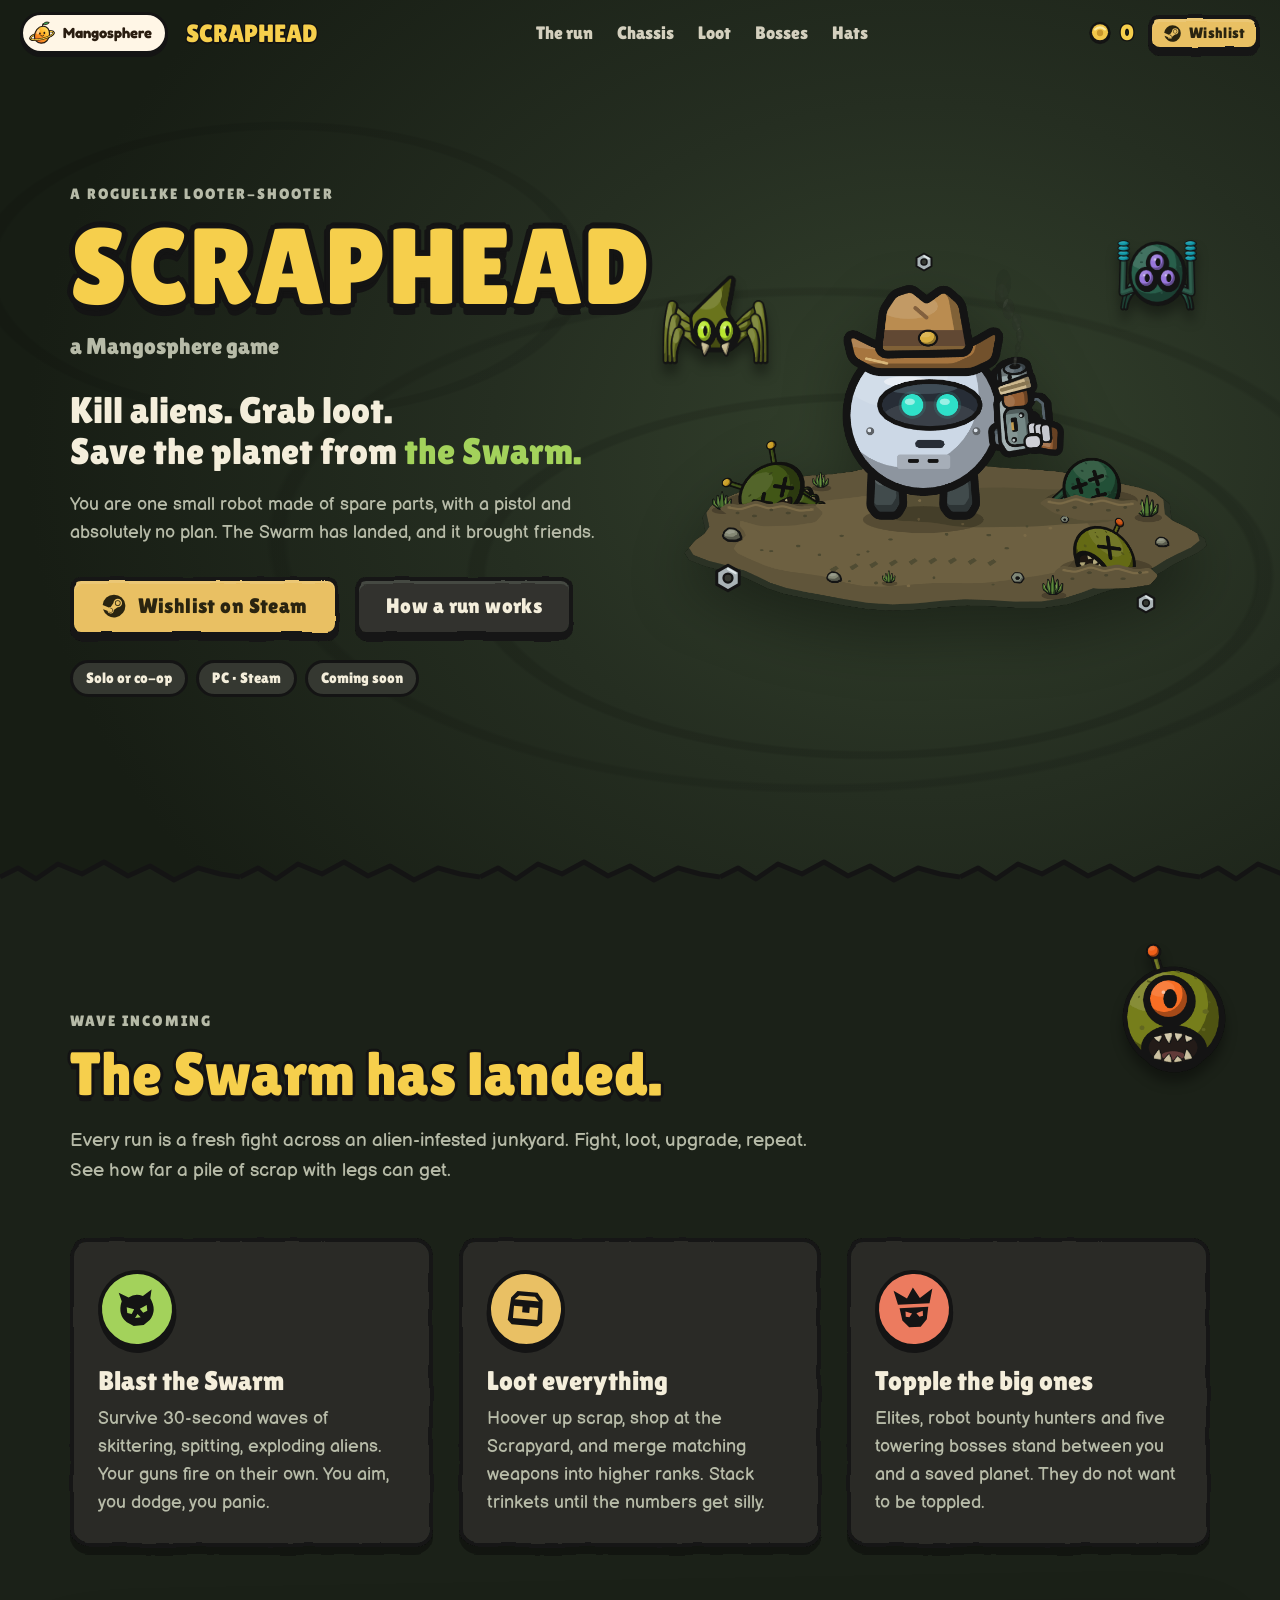
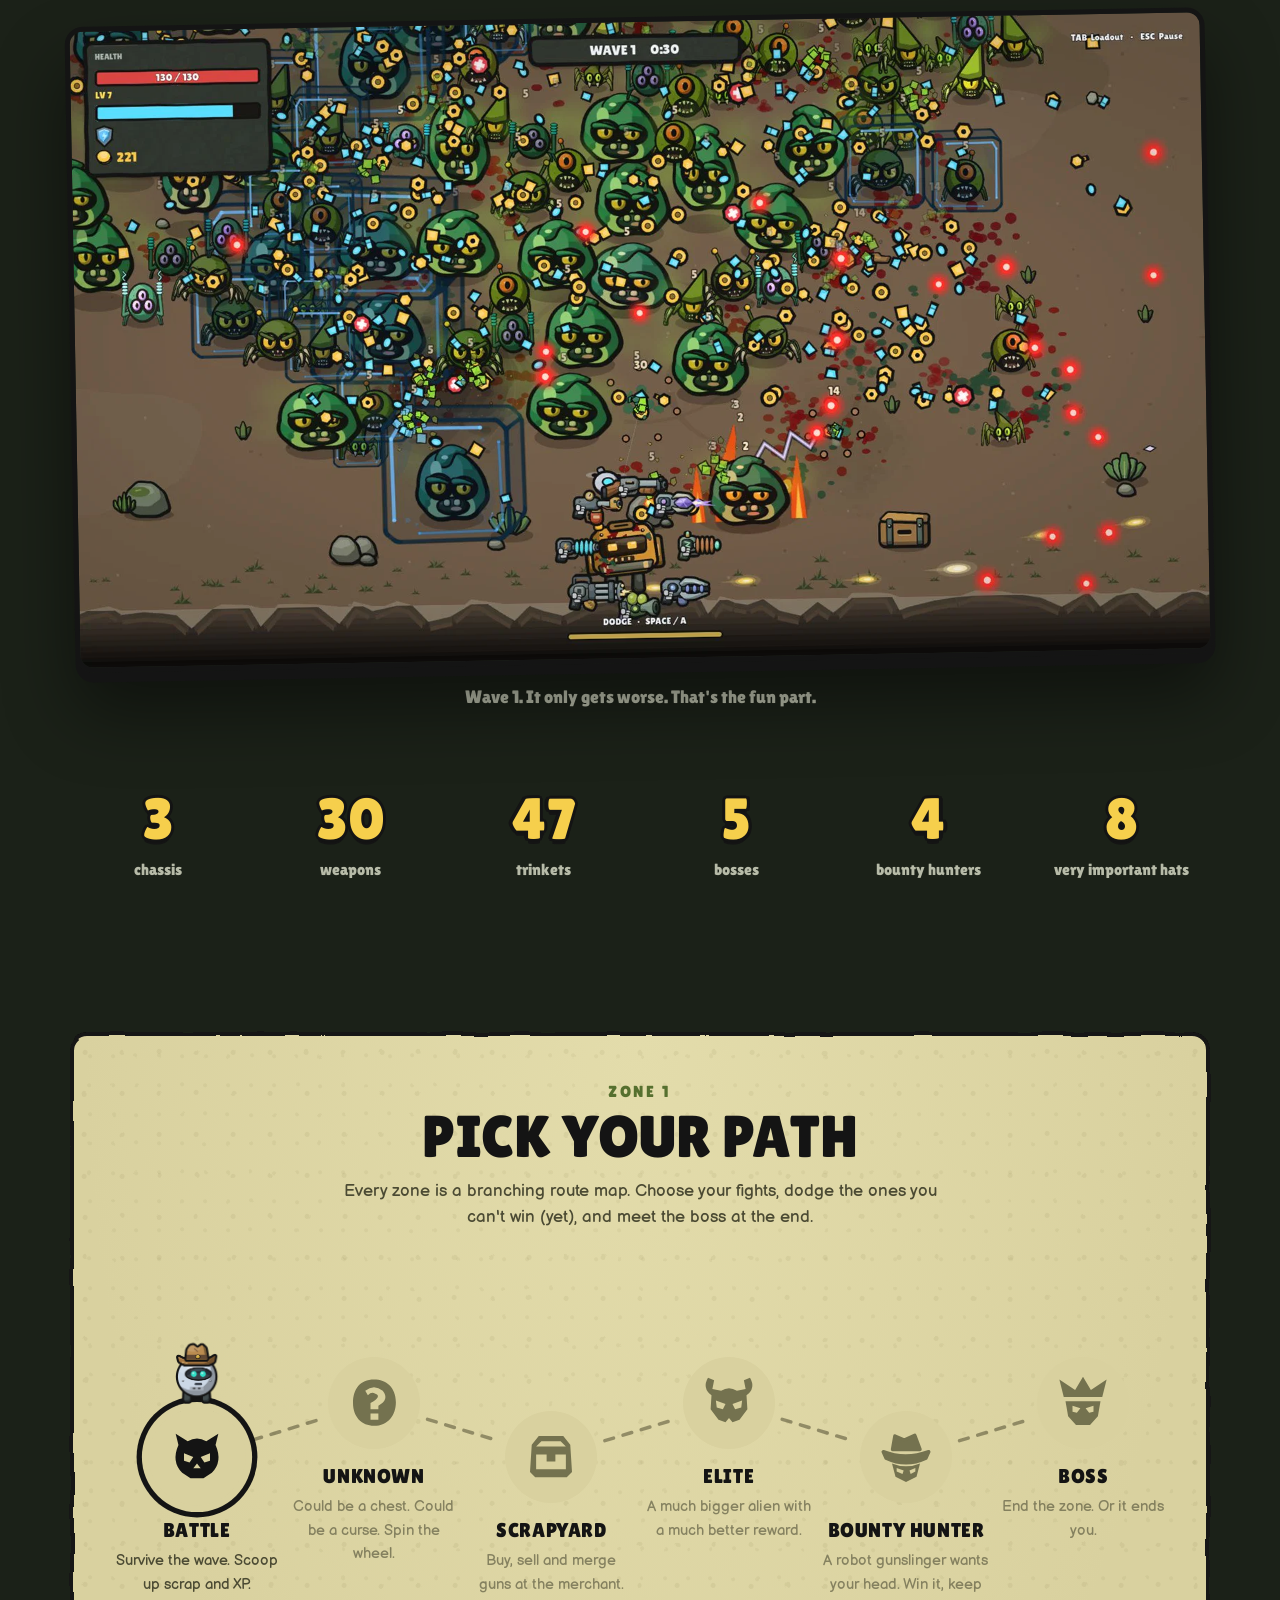
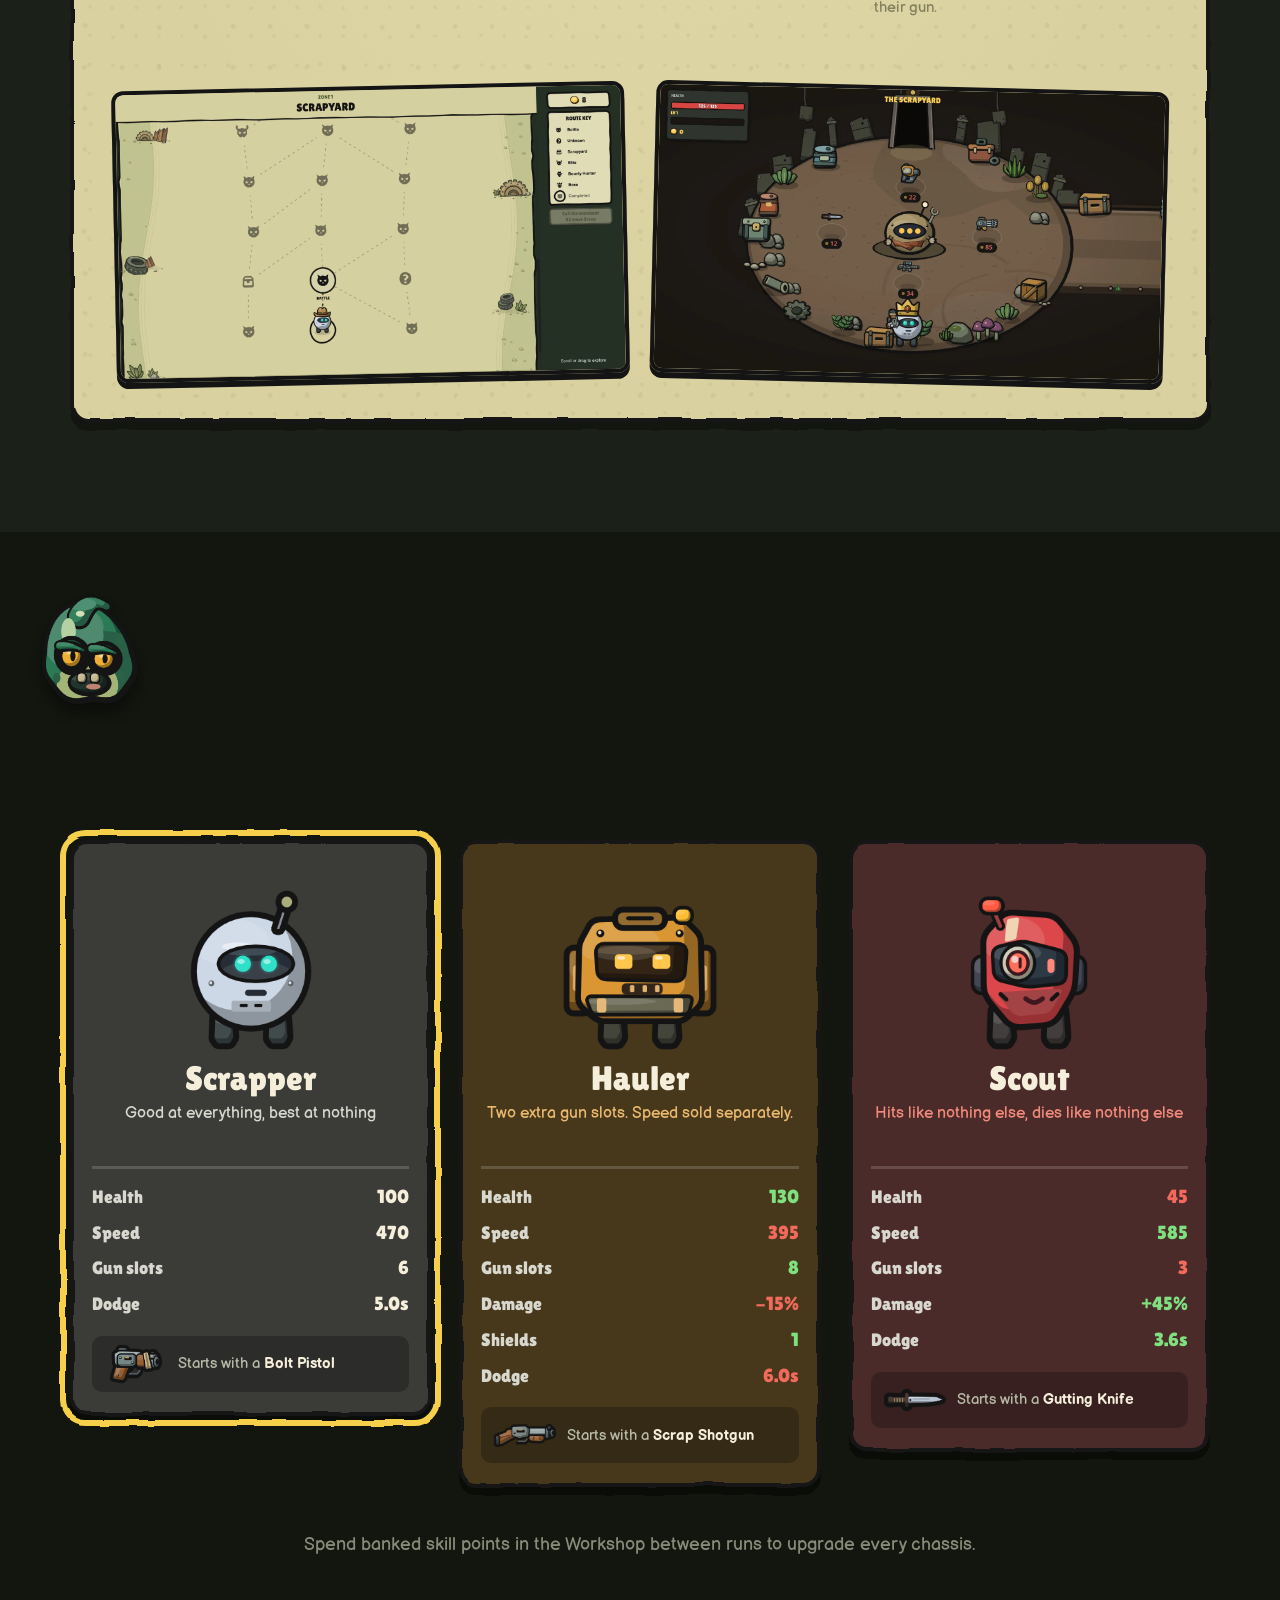
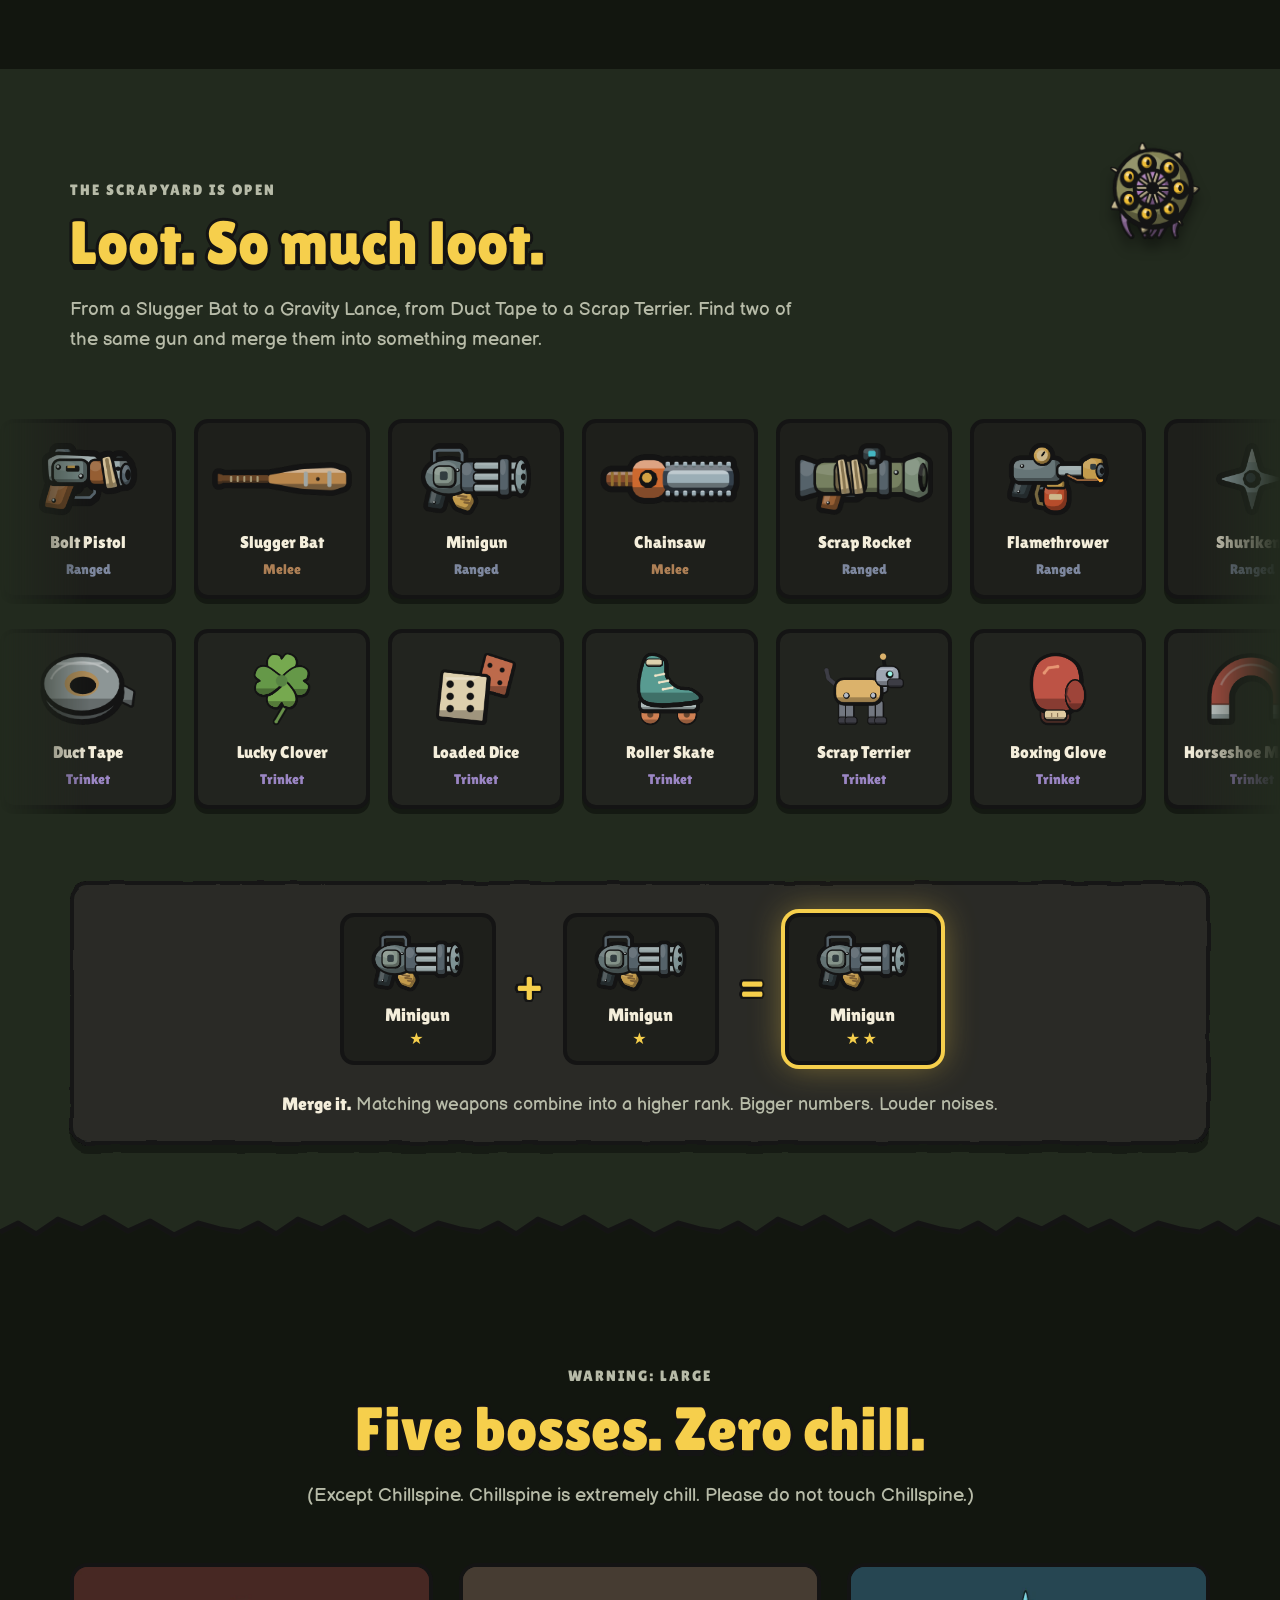
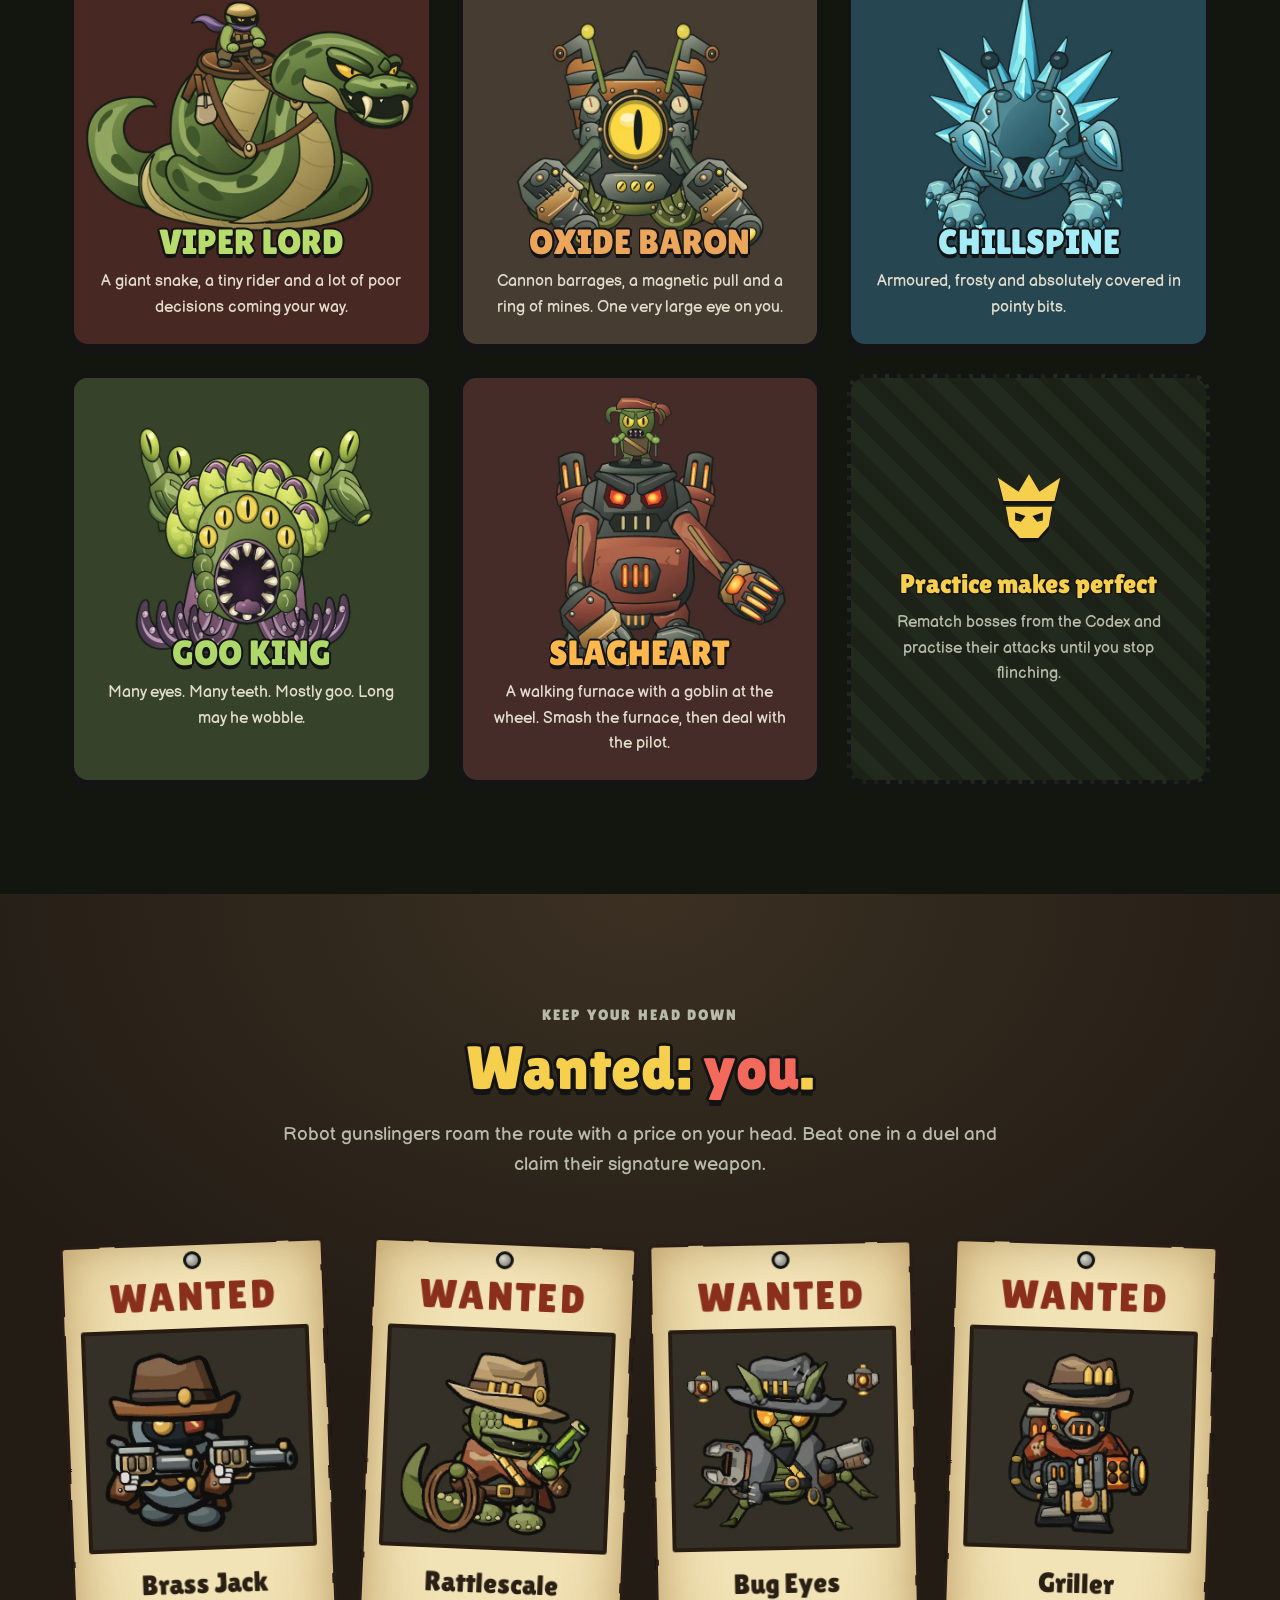
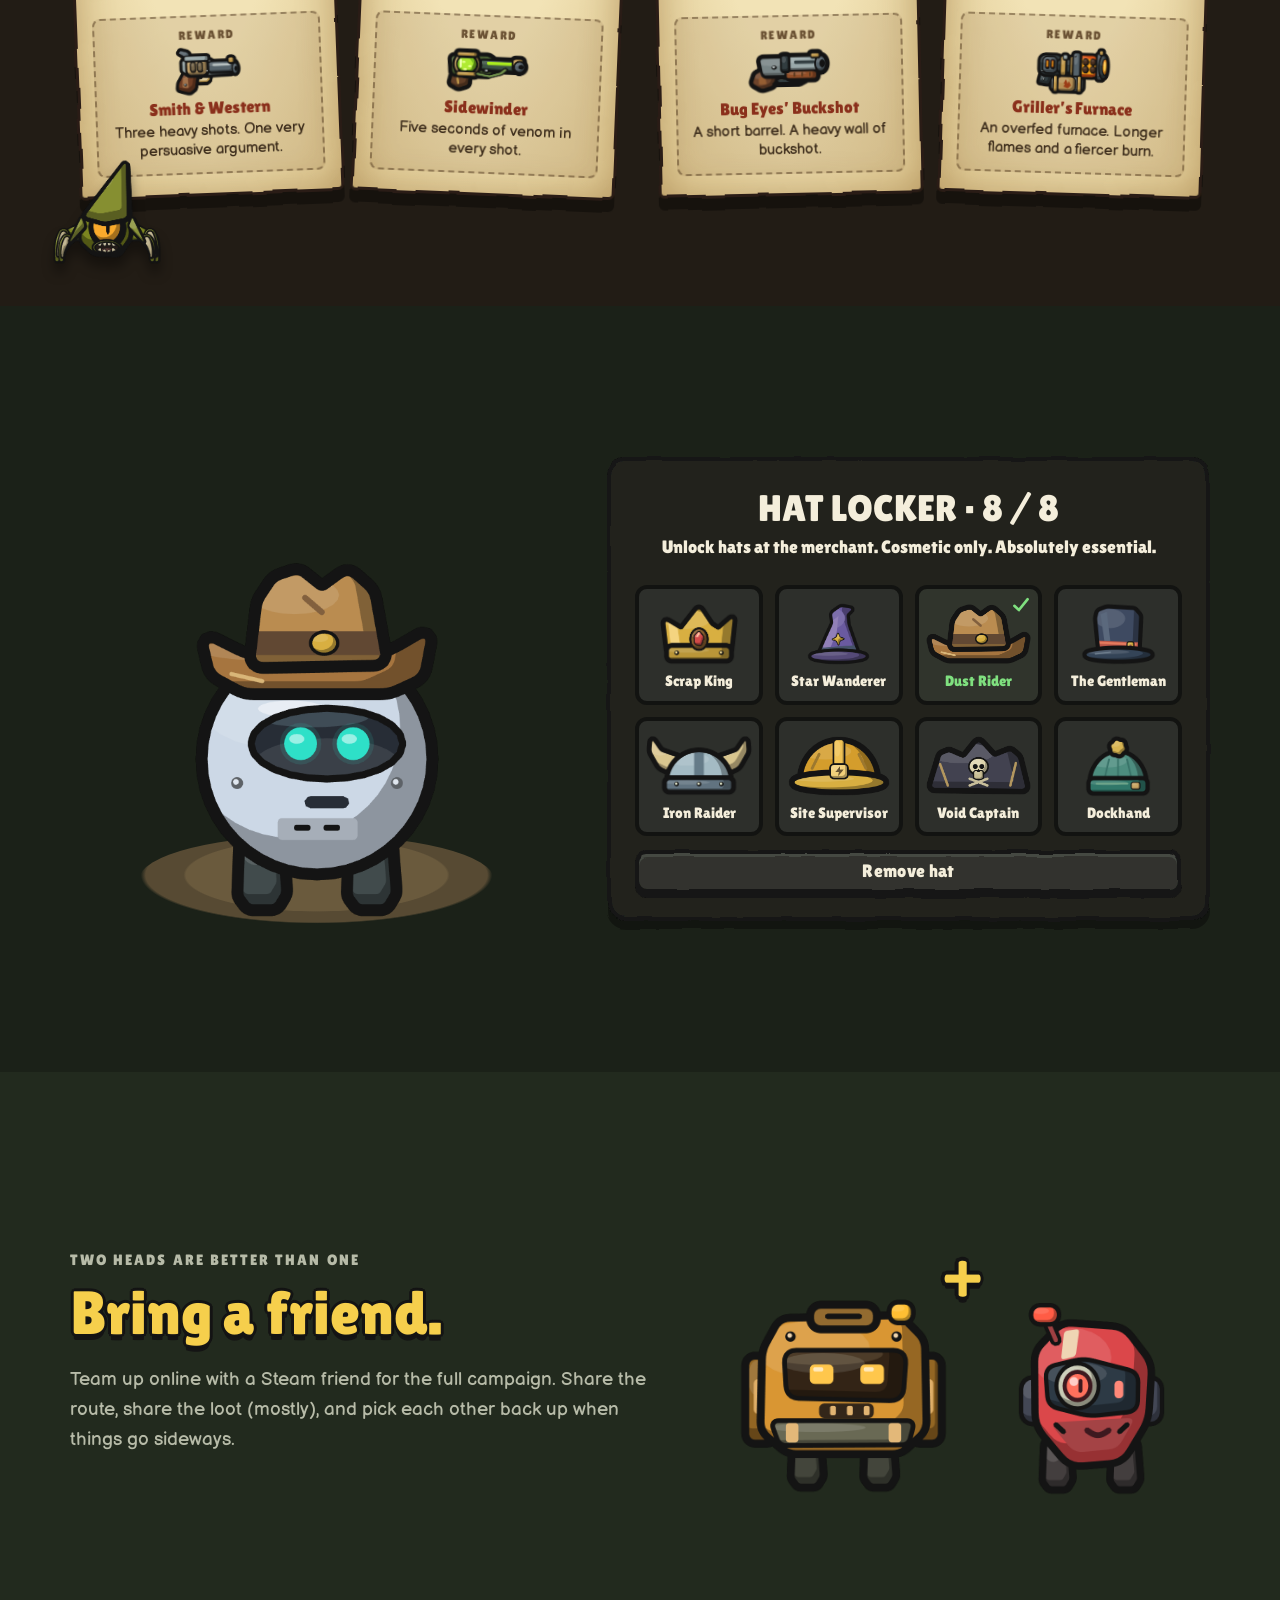
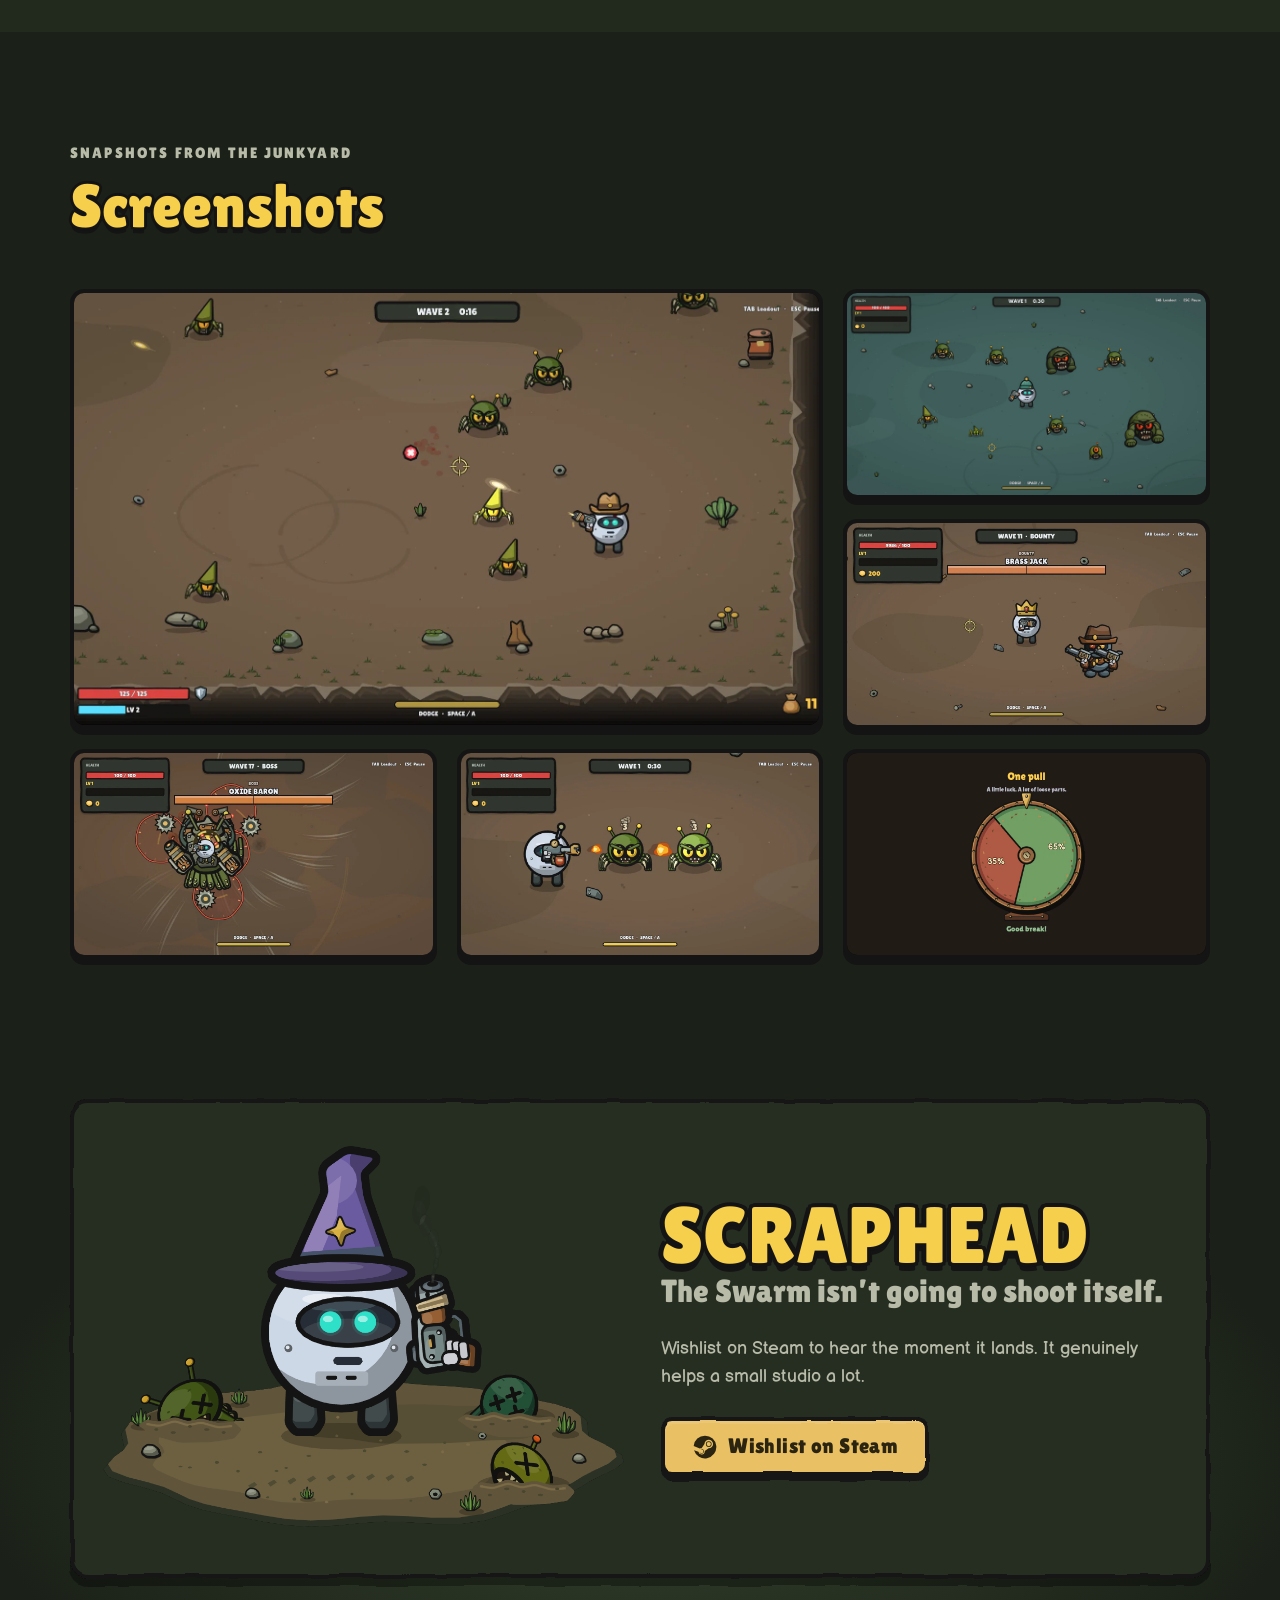
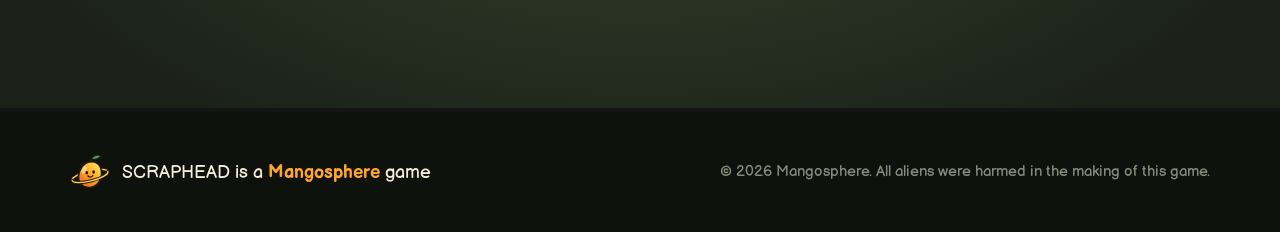
==== games/scraphead/index.html @ 17e632f1 "Launch Mangosphere studio site and SCRAPHEAD game page Co-Authored-By: Claude Opus 5.5 <noreply@anth" ====
<!DOCTYPE html>
<html lang="en">
<head>
  <meta charset="UTF-8" />
  <meta name="viewport" content="width=device-width, initial-scale=1" />
  <title>SCRAPHEAD · a Mangosphere game</title>
  <meta name="description" content="SCRAPHEAD is a roguelike looter-shooter. Build a scrap robot, blast the alien Swarm, loot 30 weapons and 47 trinkets, topple five bosses and save the planet. Coming to Steam." />
  <meta name="theme-color" content="#1d2419" />
  <meta property="og:title" content="SCRAPHEAD · a Mangosphere game" />
  <meta property="og:description" content="Kill aliens. Grab loot. Save the planet from the Swarm. A roguelike looter-shooter coming to Steam." />
  <meta property="og:image" content="https://mangosphere.uk/games/scraphead/img/robot/tableau-cowboy.webp" />
  <meta property="og:url" content="https://mangosphere.uk/games/scraphead/" />
  <meta name="twitter:card" content="summary_large_image" />
  <link rel="canonical" href="https://mangosphere.uk/games/scraphead/" />
  <meta property="og:type" content="website" />
  <link rel="icon" href="img/favicon.svg" type="image/svg+xml" />

  <link rel="preconnect" href="https://fonts.googleapis.com" />
  <link rel="preconnect" href="https://fonts.gstatic.com" crossorigin />
  <link href="https://fonts.googleapis.com/css2?family=Balsamiq+Sans:wght@400;700&family=Fredoka:wght@700&family=Lilita+One&display=swap" rel="stylesheet" />
  <link rel="stylesheet" href="scraphead.css" />
</head>
<body>

<!-- Shared SVG: the hand-drawn wobble filter, route icons and small UI glyphs. -->
<svg class="sprite" aria-hidden="true" focusable="false">
  <defs>
    <filter id="wobble" x="-5%" y="-5%" width="110%" height="110%">
      <feTurbulence type="fractalNoise" baseFrequency="0.03" numOctaves="2" seed="7" />
      <feDisplacementMap in="SourceGraphic" scale="4" xChannelSelector="R" yChannelSelector="G" />
    </filter>
    <!-- Route icons redrawn from the game's own map key. -->
    <symbol id="i-battle" viewBox="0 0 64 64"><path fill="currentColor" fill-rule="evenodd" d="M12 19 L9 7 L22 15 Q32 9 42 15 L55 7 L52 19 Q60 37 48 49 L39 55 L25 55 L16 49 Q4 37 12 19 Z M18 28 L28 32 L24 38 L18 36 Z M46 28 L36 32 L40 38 L46 36 Z M28 44 L32 39 L36 44 Z"/></symbol>
    <symbol id="i-unknown" viewBox="0 0 64 64"><path fill="currentColor" fill-rule="evenodd" d="M32 5 C16 5 8 16 8 32 C8 48 18 58 32 58 C48 58 57 46 57 31 C57 14 46 5 32 5 Z M22 18 Q32 10 42 18 Q50 28 37 35 L37 39 L28 39 L28 32 Q42 24 33 21 Q29 19 25 23 Z M28 44 L37 44 L37 51 L28 51 Z"/></symbol>
    <symbol id="i-scrapyard" viewBox="0 0 64 64"><path fill="currentColor" fill-rule="evenodd" d="M10 18 L18 8 L46 8 L54 18 L56 49 L50 55 L14 55 L8 49 Z M15 20 L49 20 L43 14 L21 14 Z M15 29 L15 46 L49 46 L49 29 L37 29 L37 37 L27 37 L27 29 Z"/></symbol>
    <symbol id="i-elite" viewBox="0 0 64 64"><path fill="currentColor" fill-rule="evenodd" d="M12 23 Q1 15 8 3 L15 6 L13 16 L23 18 Q32 12 41 18 L51 16 L49 6 L56 3 Q63 15 52 23 L53 39 L44 51 L36 54 L32 49 L28 54 L20 51 L11 39 Z M17 29 L28 33 L25 39 L18 37 Z M47 29 L36 33 L39 39 L46 37 Z"/></symbol>
    <symbol id="i-bounty" viewBox="0 0 96 96"><g fill="currentColor" stroke="currentColor" stroke-width="6" stroke-linejoin="round"><path d="M25 35 29 12 45 19 63 11 72 35Z"/><path d="M9 39Q47 54 87 39L82 50Q48 66 14 50Z"/></g><path fill="currentColor" fill-rule="evenodd" d="M24 59Q48 69 72 59L66 82 48 91 30 82Z M32 67 44 71 42 77 32 73Z M54 71 64 67 64 73 56 77Z"/></symbol>
    <symbol id="i-boss" viewBox="0 0 64 64"><path fill="currentColor" fill-rule="evenodd" d="M10 25 L5 5 L23 17 L32 2 L41 17 L59 5 L54 25 Z M12 30 L52 30 L49 47 L40 57 L24 57 L15 47 Z M20 35 L29 38 L25 43 L20 42 Z M44 35 L35 38 L39 43 L44 42 Z"/></symbol>
    <symbol id="i-coin" viewBox="0 0 40 40"><circle cx="20" cy="21" r="15" fill="#141414"/><circle cx="20" cy="19" r="15" fill="#141414"/><circle cx="20" cy="19" r="11.5" fill="#f2c64a"/><path d="M13 15 Q20 9 27 15" stroke="#fde9a0" stroke-width="3" fill="none" stroke-linecap="round"/><circle cx="20" cy="20" r="4.5" fill="#c9962c"/></symbol>
    <symbol id="i-check" viewBox="0 0 24 24"><path d="M4 13 L9.5 18 L20 5" fill="none" stroke="currentColor" stroke-width="3.2" stroke-linecap="round" stroke-linejoin="round"/></symbol>
    <symbol id="i-steam" viewBox="0 0 32 32"><path fill="currentColor" d="M16 2a14 14 0 0 0-13.94 12.8l7.5 3.1a4 4 0 0 1 2.24-.68h.2l3.34-4.84v-.07a5.28 5.28 0 1 1 5.28 5.28h-.12l-4.77 3.4v.18a3.96 3.96 0 0 1-7.85.76L2.5 19.9A14 14 0 1 0 16 2Zm-5.2 21.24-1.72-.71a2.97 2.97 0 1 0 1.6-4.07l1.78.74a2.19 2.19 0 1 1-1.66 4.04Zm13.35-10.8a3.52 3.52 0 1 0-3.52 3.52 3.52 3.52 0 0 0 3.52-3.52Zm-6.16 0a2.65 2.65 0 1 1 2.64 2.65 2.64 2.64 0 0 1-2.64-2.65Z"/></symbol>
  </defs>
</svg>

<a class="skip" href="#swarm">Skip to content</a>

<!-- ============ NAV ============ -->
<header class="nav" id="nav">
  <a class="nav-back" href="../../" aria-label="Back to Mangosphere">
    <img src="../../img/mango.svg" alt="" width="26" height="26" />
    <span>Mangosphere</span>
  </a>
  <a class="nav-logo" href="#top">SCRAPHEAD</a>
  <nav class="nav-links" aria-label="Page sections">
    <a href="#run">The run</a>
    <a href="#chassis">Chassis</a>
    <a href="#loot">Loot</a>
    <a href="#bosses">Bosses</a>
    <a href="#hats">Hats</a>
  </nav>
  <div class="nav-right">
    <div class="scrap-hud" title="Scrap collected. Click the aliens." aria-live="polite">
      <svg aria-hidden="true"><use href="#i-coin"/></svg><span id="scrap">0</span>
    </div>
    <a class="btn btn-gold btn-sm js-steam" href="#wishlist"><svg aria-hidden="true"><use href="#i-steam"/></svg><span>Wishlist</span></a>
  </div>
</header>

<main>

<!-- ============ HERO ============ -->
<section class="hero" id="top">
  <div class="hero-tracks" aria-hidden="true"></div>
  <div class="wrap hero-grid">
    <div class="hero-copy">
      <p class="kicker">A roguelike looter-shooter</p>
      <h1 class="logo-title" aria-label="SCRAPHEAD">
        <span>S</span><span>C</span><span>R</span><span>A</span><span>P</span><span>H</span><span>E</span><span>A</span><span>D</span>
      </h1>
      <p class="by">a Mangosphere game</p>
      <p class="hero-tag">Kill aliens. Grab loot.<br />Save the planet from <em>the Swarm.</em></p>
      <p class="hero-sub">You are one small robot made of spare parts, with a pistol and absolutely no plan. The Swarm has landed, and it brought friends.</p>
      <div class="hero-cta">
        <a class="btn btn-gold btn-lg js-steam" href="#wishlist"><svg aria-hidden="true"><use href="#i-steam"/></svg><span>Wishlist on Steam</span></a>
        <a class="btn btn-lg" href="#run">How a run works</a>
      </div>
      <ul class="chips" aria-label="Game facts">
        <li>Solo or co-op</li>
        <li>PC &middot; Steam</li>
        <li>Coming soon</li>
      </ul>
    </div>
    <div class="hero-art">
      <img class="hero-robot" src="img/robot/tableau-cowboy.webp" width="1015" height="668" alt="The Scraphead robot in a cowboy hat, holding a smoking pistol over three defeated aliens" />
      <button class="alien alien-hero-a" type="button" aria-label="Zap an alien"><img src="img/aliens/alien-shooter.webp" alt="" /></button>
      <button class="alien alien-hero-b" type="button" aria-label="Zap an alien"><img src="img/aliens/alien-skitterling.webp" alt="" /></button>
      <span class="nut n1" aria-hidden="true"></span><span class="nut n2" aria-hidden="true"></span><span class="nut n3" aria-hidden="true"></span>
    </div>
  </div>
  <div class="rock-edge" aria-hidden="true"></div>
</section>

<!-- ============ THE PITCH ============ -->
<section class="swarm" id="swarm">
  <button class="alien peek-swarm" type="button" aria-label="Zap an alien"><img src="img/aliens/alien-bloatmite.webp" alt="" loading="lazy" /></button>
  <div class="wrap">
    <header class="sec-head reveal">
      <p class="kicker">Wave incoming</p>
      <h2 class="title">The Swarm has landed.</h2>
      <p class="lede">Every run is a fresh fight across an alien-infested junkyard. Fight, loot, upgrade, repeat. See how far a pile of scrap with legs can get.</p>
    </header>

    <div class="pillars">
      <article class="pillar ink reveal">
        <div class="pillar-icon"><svg aria-hidden="true"><use href="#i-battle"/></svg></div>
        <h3>Blast the Swarm</h3>
        <p>Survive 30-second waves of skittering, spitting, exploding aliens. Your guns fire on their own. You aim, you dodge, you panic.</p>
      </article>
      <article class="pillar ink reveal">
        <div class="pillar-icon"><svg aria-hidden="true"><use href="#i-scrapyard"/></svg></div>
        <h3>Loot everything</h3>
        <p>Hoover up scrap, shop at the Scrapyard, and merge matching weapons into higher ranks. Stack trinkets until the numbers get silly.</p>
      </article>
      <article class="pillar ink reveal">
        <div class="pillar-icon"><svg aria-hidden="true"><use href="#i-boss"/></svg></div>
        <h3>Topple the big ones</h3>
        <p>Elites, robot bounty hunters and five towering bosses stand between you and a saved planet. They do not want to be toppled.</p>
      </article>
    </div>

    <figure class="screen reveal">
      <div class="screen-frame">
        <img src="img/shots/horde.webp" width="1600" height="900" loading="lazy" alt="Gameplay: a Hauler robot bristling with guns, surrounded by a massive horde of green aliens" />
      </div>
      <figcaption>Wave 1. It only gets worse. That's the fun part.</figcaption>
    </figure>

    <ul class="counters" aria-label="What's in the box">
      <li class="reveal"><b data-count="3">3</b><span>chassis</span></li>
      <li class="reveal"><b data-count="30">30</b><span>weapons</span></li>
      <li class="reveal"><b data-count="47">47</b><span>trinkets</span></li>
      <li class="reveal"><b data-count="5">5</b><span>bosses</span></li>
      <li class="reveal"><b data-count="4">4</b><span>bounty hunters</span></li>
      <li class="reveal"><b data-count="8">8</b><span>very important hats</span></li>
    </ul>
  </div>
</section>

<!-- ============ THE RUN (route map) ============ -->
<section class="run" id="run">
  <div class="wrap">
    <div class="map ink reveal">
      <header class="map-head">
        <p class="map-zone">Zone 1</p>
        <h2 class="map-title">Pick your path</h2>
        <p class="map-sub">Every zone is a branching route map. Choose your fights, dodge the ones you can't win (yet), and meet the boss at the end.</p>
      </header>

      <ol class="route" id="route">
        <li class="node" data-step="0">
          <button type="button" class="node-btn" aria-pressed="true"><svg aria-hidden="true"><use href="#i-battle"/></svg></button>
          <h3>Battle</h3>
          <p>Survive the wave. Scoop up scrap and XP.</p>
        </li>
        <li class="node" data-step="1">
          <button type="button" class="node-btn" aria-pressed="false"><svg aria-hidden="true"><use href="#i-unknown"/></svg></button>
          <h3>Unknown</h3>
          <p>Could be a chest. Could be a curse. Spin the wheel.</p>
        </li>
        <li class="node" data-step="2">
          <button type="button" class="node-btn" aria-pressed="false"><svg aria-hidden="true"><use href="#i-scrapyard"/></svg></button>
          <h3>Scrapyard</h3>
          <p>Buy, sell and merge guns at the merchant.</p>
        </li>
        <li class="node" data-step="3">
          <button type="button" class="node-btn" aria-pressed="false"><svg aria-hidden="true"><use href="#i-elite"/></svg></button>
          <h3>Elite</h3>
          <p>A much bigger alien with a much better reward.</p>
        </li>
        <li class="node" data-step="4">
          <button type="button" class="node-btn" aria-pressed="false"><svg aria-hidden="true"><use href="#i-bounty"/></svg></button>
          <h3>Bounty Hunter</h3>
          <p>A robot gunslinger wants your head. Win it, keep their gun.</p>
        </li>
        <li class="node" data-step="5">
          <button type="button" class="node-btn" aria-pressed="false"><svg aria-hidden="true"><use href="#i-boss"/></svg></button>
          <h3>Boss</h3>
          <p>End the zone. Or it ends you.</p>
        </li>
      </ol>
      <img class="route-robot" id="route-robot" src="img/robot/wear-cowboy.webp" alt="" aria-hidden="true" />

      <div class="map-shots">
        <img src="img/shots/route-map.webp" width="1600" height="900" loading="lazy" alt="The Zone 1 Scrapyard route map, with the robot about to enter a battle" />
        <img src="img/shots/scrapyard.webp" width="1600" height="900" loading="lazy" alt="The Scrapyard shop, a round dirt clearing with weapons for sale around a friendly merchant robot" />
      </div>
    </div>
  </div>
</section>

<!-- ============ CHASSIS ============ -->
<section class="chassis" id="chassis">
  <button class="alien peek-chassis" type="button" aria-label="Zap an alien"><img src="img/aliens/alien-tank.webp" alt="" loading="lazy" /></button>
  <div class="wrap">
    <header class="sec-head center reveal">
      <p class="kicker">Start a run</p>
      <h2 class="title">Pick a chassis</h2>
      <p class="lede">Each one is a trade. None of them is the easy one.</p>
    </header>

    <div class="chassis-row" role="radiogroup" aria-label="Chassis">
      <button class="chassis-card is-picked reveal" data-tone="scrapper" role="radio" aria-checked="true" type="button">
        <img class="chassis-art" src="img/robot/chassis-scrapper.webp" width="640" height="640" alt="" />
        <span class="chassis-name">Scrapper</span>
        <span class="chassis-tag">Good at everything, best at nothing</span>
        <span class="stats">
          <span><i>Health</i><b>100</b></span>
          <span><i>Speed</i><b>470</b></span>
          <span><i>Gun slots</i><b>6</b></span>
          <span><i>Dodge</i><b>5.0s</b></span>
        </span>
        <span class="starter"><img src="img/weapons/weapon-pistol.webp" alt="" /><span>Starts with a <b>Bolt Pistol</b></span></span>
      </button>

      <button class="chassis-card reveal" data-tone="hauler" role="radio" aria-checked="false" type="button">
        <img class="chassis-art" src="img/robot/chassis-hauler.webp" width="640" height="640" alt="" />
        <span class="chassis-name">Hauler</span>
        <span class="chassis-tag">Two extra gun slots. Speed sold separately.</span>
        <span class="stats">
          <span><i>Health</i><b class="up">130</b></span>
          <span><i>Speed</i><b class="down">395</b></span>
          <span><i>Gun slots</i><b class="up">8</b></span>
          <span><i>Damage</i><b class="down">&minus;15%</b></span>
          <span><i>Shields</i><b class="up">1</b></span>
          <span><i>Dodge</i><b class="down">6.0s</b></span>
        </span>
        <span class="starter"><img src="img/weapons/weapon-shotgun.webp" alt="" /><span>Starts with a <b>Scrap Shotgun</b></span></span>
      </button>

      <button class="chassis-card reveal" data-tone="scout" role="radio" aria-checked="false" type="button">
        <img class="chassis-art" src="img/robot/chassis-filament.webp" width="640" height="640" alt="" />
        <span class="chassis-name">Scout</span>
        <span class="chassis-tag">Hits like nothing else, dies like nothing else</span>
        <span class="stats">
          <span><i>Health</i><b class="down">45</b></span>
          <span><i>Speed</i><b class="up">585</b></span>
          <span><i>Gun slots</i><b class="down">3</b></span>
          <span><i>Damage</i><b class="up">+45%</b></span>
          <span><i>Dodge</i><b class="up">3.6s</b></span>
        </span>
        <span class="starter"><img src="img/weapons/weapon-knife.webp" alt="" /><span>Starts with a <b>Gutting Knife</b></span></span>
      </button>
    </div>
    <p class="note reveal">Spend banked skill points in the Workshop between runs to upgrade every chassis.</p>
  </div>
</section>

<!-- ============ LOOT ============ -->
<section class="loot" id="loot">
  <button class="alien peek-loot" type="button" aria-label="Zap an alien"><img src="img/aliens/alien-chorus_node.webp" alt="" loading="lazy" /></button>
  <div class="wrap">
    <header class="sec-head reveal">
      <p class="kicker">The Scrapyard is open</p>
      <h2 class="title">Loot. So much loot.</h2>
      <p class="lede">From a Slugger Bat to a Gravity Lance, from Duct Tape to a Scrap Terrier. Find two of the same gun and merge them into something meaner.</p>
    </header>
  </div>

  <div class="marquee" aria-label="Some of the weapons">
    <div class="marquee-track" id="weapons-track"></div>
  </div>
  <div class="marquee reverse" aria-label="Some of the trinkets">
    <div class="marquee-track" id="trinkets-track"></div>
  </div>

  <div class="wrap">
    <div class="merge ink reveal" aria-label="Merging: two rank one Miniguns make a rank two Minigun">
      <div class="merge-card"><img src="img/weapons/weapon-minigun.webp" alt="" /><span>Minigun</span><em class="pips" data-rank="1"></em></div>
      <span class="merge-op">+</span>
      <div class="merge-card"><img src="img/weapons/weapon-minigun.webp" alt="" /><span>Minigun</span><em class="pips" data-rank="1"></em></div>
      <span class="merge-op">=</span>
      <div class="merge-card is-hot"><img src="img/weapons/weapon-minigun.webp" alt="" /><span>Minigun</span><em class="pips" data-rank="2"></em></div>
      <p class="merge-copy"><b>Merge it.</b> Matching weapons combine into a higher rank. Bigger numbers. Louder noises.</p>
    </div>
  </div>
</section>

<!-- ============ BOSSES ============ -->
<section class="bosses" id="bosses">
  <div class="rock-edge top" aria-hidden="true"></div>
  <div class="wrap">
    <header class="sec-head center reveal">
      <p class="kicker">Warning: large</p>
      <h2 class="title">Five bosses. Zero chill.</h2>
      <p class="lede">(Except Chillspine. Chillspine is extremely chill. Please do not touch Chillspine.)</p>
    </header>

    <div class="boss-grid">
      <article class="boss reveal" style="--boss-bg:#472823; --boss-ink:#b8dc6c">
        <img src="img/bosses/viper-lord.webp" width="800" height="650" loading="lazy" alt="Viper Lord, a huge green snake with a tiny masked alien rider on its back" />
        <h3 class="boss-name">Viper Lord</h3>
        <p>A giant snake, a tiny rider and a lot of poor decisions coming your way.</p>
      </article>
      <article class="boss reveal" style="--boss-bg:#463c32; --boss-ink:#eba65c">
        <img src="img/bosses/oxide-baron.webp" width="800" height="650" loading="lazy" alt="Oxide Baron, a one-eyed brass and tentacle machine with two cannons" />
        <h3 class="boss-name">Oxide Baron</h3>
        <p>Cannon barrages, a magnetic pull and a ring of mines. One very large eye on you.</p>
      </article>
      <article class="boss reveal" style="--boss-bg:#264652; --boss-ink:#a3ecf8">
        <img src="img/bosses/chillspine.webp" width="800" height="650" loading="lazy" alt="Chillspine, an armoured crawler covered in huge ice crystals" />
        <h3 class="boss-name">Chillspine</h3>
        <p>Armoured, frosty and absolutely covered in pointy bits.</p>
      </article>
      <article class="boss reveal" style="--boss-bg:#36432a; --boss-ink:#aed96a">
        <img src="img/bosses/goo-king.webp" width="800" height="650" loading="lazy" alt="Goo King, a many-eyed green blob with a huge toothy mouth and purple tentacles" />
        <h3 class="boss-name">Goo King</h3>
        <p>Many eyes. Many teeth. Mostly goo. Long may he wobble.</p>
      </article>
      <article class="boss reveal" style="--boss-bg:#452c29; --boss-ink:#ffb84d">
        <img src="img/bosses/slagheart.webp" width="800" height="650" loading="lazy" alt="Slagheart, a walking furnace mech with a small goblin pilot sitting on top" />
        <h3 class="boss-name">Slagheart</h3>
        <p>A walking furnace with a goblin at the wheel. Smash the furnace, then deal with the pilot.</p>
      </article>
      <article class="boss boss-more reveal">
        <div class="boss-more-inner">
          <svg aria-hidden="true"><use href="#i-boss"/></svg>
          <h3>Practice makes perfect</h3>
          <p>Rematch bosses from the Codex and practise their attacks until you stop flinching.</p>
        </div>
      </article>
    </div>
  </div>
</section>

<!-- ============ BOUNTY HUNTERS ============ -->
<section class="bounties" id="bounties">
  <button class="alien peek-bounty" type="button" aria-label="Zap an alien"><img src="img/aliens/alien-charger.webp" alt="" loading="lazy" /></button>
  <div class="wrap">
    <header class="sec-head center reveal">
      <p class="kicker">Keep your head down</p>
      <h2 class="title">Wanted: <span class="you">you</span>.</h2>
      <p class="lede">Robot gunslingers roam the route with a price on your head. Beat one in a duel and claim their signature weapon.</p>
    </header>

    <div class="posters">
      <article class="poster reveal">
        <p class="poster-head">Wanted</p>
        <img class="poster-photo" src="img/hunters/brass-jack.webp" width="340" height="330" loading="lazy" alt="Brass Jack, a robot gunslinger in a brown cowboy hat with two revolvers" />
        <h3>Brass Jack</h3>
        <p class="poster-loot"><img src="img/weapons/weapon-smith_western.webp" alt="" /><span><b>Smith &amp; Western</b>Three heavy shots. One very persuasive argument.</span></p>
      </article>
      <article class="poster reveal">
        <p class="poster-head">Wanted</p>
        <img class="poster-photo" src="img/hunters/rattlescale.webp" width="340" height="330" loading="lazy" alt="Rattlescale, a lizard outlaw with a lasso and a glowing venom gun" />
        <h3>Rattlescale</h3>
        <p class="poster-loot"><img src="img/weapons/weapon-venom_revolver.webp" alt="" /><span><b>Sidewinder</b>Five seconds of venom in every shot.</span></p>
      </article>
      <article class="poster reveal">
        <p class="poster-head">Wanted</p>
        <img class="poster-photo" src="img/hunters/bug-eyes.webp" width="340" height="330" loading="lazy" alt="Bug Eyes, an insect outlaw with a claw arm, a shotgun and two little drones" />
        <h3>Bug Eyes</h3>
        <p class="poster-loot"><img src="img/weapons/weapon-bug_eyes_shotgun.webp" alt="" /><span><b>Bug Eyes&rsquo; Buckshot</b>A short barrel. A heavy wall of buckshot.</span></p>
      </article>
      <article class="poster reveal">
        <p class="poster-head">Wanted</p>
        <img class="poster-photo" src="img/hunters/griller.webp" width="340" height="330" loading="lazy" alt="Griller, a gas-masked robot with a huge flamethrower" />
        <h3>Griller</h3>
        <p class="poster-loot"><img src="img/weapons/weapon-griller_flamethrower.webp" alt="" /><span><b>Griller&rsquo;s Furnace</b>An overfed furnace. Longer flames and a fiercer burn.</span></p>
      </article>
    </div>
  </div>
</section>

<!-- ============ HAT LOCKER ============ -->
<section class="hats" id="hats">
  <div class="wrap hats-grid">
    <div class="hat-stage reveal">
      <div class="hat-spot" aria-hidden="true"></div>
      <img class="hat-robot" id="hat-robot" src="img/robot/wear-cowboy.webp" width="600" height="780" alt="The Scraphead robot wearing the Dust Rider hat" />
    </div>
    <div class="locker ink reveal">
      <h2 class="locker-title">Hat Locker <span class="nowrap">&middot; 8 / 8</span></h2>
      <p class="locker-sub">Unlock hats at the merchant. Cosmetic only. Absolutely essential.</p>
      <div class="hat-grid" id="hat-grid" role="radiogroup" aria-label="Hats">
        <button type="button" role="radio" aria-checked="false" data-hat="crown"><img src="img/hats/hat-crown.webp" alt="" /><span>Scrap King</span></button>
        <button type="button" role="radio" aria-checked="false" data-hat="wizard"><img src="img/hats/hat-wizard.webp" alt="" /><span>Star Wanderer</span></button>
        <button type="button" role="radio" aria-checked="true" data-hat="cowboy"><img src="img/hats/hat-cowboy.webp" alt="" /><span>Dust Rider</span></button>
        <button type="button" role="radio" aria-checked="false" data-hat="top_hat"><img src="img/hats/hat-top_hat.webp" alt="" /><span>The Gentleman</span></button>
        <button type="button" role="radio" aria-checked="false" data-hat="viking"><img src="img/hats/hat-viking.webp" alt="" /><span>Iron Raider</span></button>
        <button type="button" role="radio" aria-checked="false" data-hat="hard_hat"><img src="img/hats/hat-hard_hat.webp" alt="" /><span>Site Supervisor</span></button>
        <button type="button" role="radio" aria-checked="false" data-hat="pirate"><img src="img/hats/hat-pirate.webp" alt="" /><span>Void Captain</span></button>
        <button type="button" role="radio" aria-checked="false" data-hat="beanie"><img src="img/hats/hat-beanie.webp" alt="" /><span>Dockhand</span></button>
      </div>
      <button type="button" class="btn btn-block" id="hat-off">Remove hat</button>
    </div>
  </div>
</section>

<!-- ============ CO-OP ============ -->
<section class="coop">
  <div class="wrap coop-grid">
    <div class="coop-copy reveal">
      <p class="kicker">Two heads are better than one</p>
      <h2 class="title">Bring a friend.</h2>
      <p class="lede">Team up online with a Steam friend for the full campaign. Share the route, share the loot (mostly), and pick each other back up when things go sideways.</p>
    </div>
    <div class="coop-art reveal" aria-hidden="true">
      <img src="img/robot/chassis-hauler.webp" alt="" class="coop-a" />
      <img src="img/robot/chassis-filament.webp" alt="" class="coop-b" />
      <span class="coop-heart">+</span>
    </div>
  </div>
</section>

<!-- ============ GALLERY ============ -->
<section class="gallery" id="gallery">
  <div class="wrap">
    <header class="sec-head reveal">
      <p class="kicker">Snapshots from the junkyard</p>
      <h2 class="title">Screenshots</h2>
    </header>
    <div class="shots" id="shots">
      <button type="button" class="shot big reveal"><img src="img/shots/wave-fight.webp" loading="lazy" alt="Wave 2: the cowboy-hatted robot fighting cone-headed aliens in a dirt arena" /></button>
      <button type="button" class="shot reveal"><img src="img/shots/zone-coolant.webp" loading="lazy" alt="A wave in the teal coolant zone, fighting spiders and hulking green brutes" /></button>
      <button type="button" class="shot reveal"><img src="img/shots/bounty-duel.webp" loading="lazy" alt="A bounty hunter duel" /></button>
      <button type="button" class="shot reveal"><img src="img/shots/baron-fight.webp" loading="lazy" alt="Fighting the Oxide Baron boss" /></button>
      <button type="button" class="shot reveal"><img src="img/shots/flames.webp" loading="lazy" alt="Flamethrower chaos in the arena" /></button>
      <button type="button" class="shot reveal"><img src="img/shots/luck-wheel.webp" loading="lazy" alt="The luck wheel from an Unknown node, landed on a good break" /></button>
    </div>
  </div>
</section>

<!-- ============ WISHLIST ============ -->
<section class="wishlist" id="wishlist">
  <div class="wrap">
    <div class="cta ink reveal">
      <img class="cta-art" src="img/robot/tableau-wizard.webp" width="1015" height="747" loading="lazy" alt="The Scraphead robot in a purple wizard hat with a smoking pistol" />
      <div class="cta-copy">
        <h2 class="logo-title small" aria-label="SCRAPHEAD"><span>SCRAPHEAD</span></h2>
        <p class="cta-line">The Swarm isn&rsquo;t going to shoot itself.</p>
        <p>Wishlist on Steam to hear the moment it lands. It genuinely helps a small studio a lot.</p>
        <a class="btn btn-gold btn-lg js-steam" href="#wishlist"><svg aria-hidden="true"><use href="#i-steam"/></svg><span>Wishlist on Steam</span></a>
      </div>
    </div>
  </div>
</section>

</main>

<footer class="foot">
  <div class="wrap foot-inner">
    <a class="foot-studio" href="../../"><img src="../../img/mango.svg" alt="" width="40" height="40" /><span>SCRAPHEAD is a <b>Mangosphere</b> game</span></a>
    <p class="foot-small">&copy; <span class="js-year">2026</span> Mangosphere. All aliens were harmed in the making of this game.</p>
  </div>
</footer>

<!-- Lightbox for screenshots -->
<dialog class="lightbox" id="lightbox" aria-label="Screenshot">
  <img alt="" />
  <button type="button" class="btn btn-sm lb-close" aria-label="Close">Close</button>
</dialog>

<script src="scraphead.js"></script>
</body>
</html>
---- games/scraphead/scraphead.css ----
/* ==========================================================
   SCRAPHEAD — game page
   Visual language lifted from the game: Lilita One titles,
   Balsamiq Sans body, a thick #141414 ink contour on everything,
   dark junkyard greens, parchment route maps and gold buttons.
   ========================================================== */

:root {
  --ink: #141414;
  --bg: #1b2118;
  --bg-2: #222a1e;
  --bg-deep: #12160f;
  --panel: #2a2c28;
  --panel-2: #353831;
  --gold: #f6cf4c;
  --gold-btn: #e9c064;
  --cream: #f4eedb;
  --muted: #b7bba8;
  --dim: #868b79;
  --up: #7fe07f;
  --down: #f36a5c;
  --swarm: #a3d25b;
  --parch: #d9d19f;
  --parch-ink: #4b4a33;
  --parch-icon: #74724f;
  --display: 'Lilita One', 'Arial Black', system-ui, sans-serif;
  --body: 'Balsamiq Sans', 'Comic Sans MS', system-ui, sans-serif;
  --line: 4px;

  /* Outline for chunky display type, in em so it scales with the text. */
  --outline:
    -.04em -.04em 0 var(--ink), .04em -.04em 0 var(--ink),
    -.04em .04em 0 var(--ink), .04em .04em 0 var(--ink),
    0 -.055em 0 var(--ink), 0 .055em 0 var(--ink),
    -.055em 0 0 var(--ink), .055em 0 0 var(--ink);

  --crosshair: url("data:image/svg+xml,%3Csvg xmlns='http://www.w3.org/2000/svg' width='32' height='32' viewBox='0 0 32 32'%3E%3Cg fill='none' stroke-linecap='round'%3E%3Ccircle cx='16' cy='16' r='8.5' stroke='%23141414' stroke-width='5'/%3E%3Cpath d='M16 2.5v6M16 23.5v6M2.5 16h6M23.5 16h6' stroke='%23141414' stroke-width='5'/%3E%3Ccircle cx='16' cy='16' r='8.5' stroke='%23f6cf4c' stroke-width='2.2'/%3E%3Cpath d='M16 2.5v6M16 23.5v6M2.5 16h6M23.5 16h6' stroke='%23f6cf4c' stroke-width='2.2'/%3E%3C/g%3E%3C/svg%3E") 16 16, crosshair;
  --crosshair-lock: url("data:image/svg+xml,%3Csvg xmlns='http://www.w3.org/2000/svg' width='32' height='32' viewBox='0 0 32 32'%3E%3Cg fill='none' stroke-linecap='round'%3E%3Ccircle cx='16' cy='16' r='8.5' stroke='%23141414' stroke-width='5'/%3E%3Cpath d='M16 2.5v6M16 23.5v6M2.5 16h6M23.5 16h6' stroke='%23141414' stroke-width='5'/%3E%3Ccircle cx='16' cy='16' r='8.5' stroke='%23f36a5c' stroke-width='2.2'/%3E%3Cpath d='M16 2.5v6M16 23.5v6M2.5 16h6M23.5 16h6' stroke='%23f36a5c' stroke-width='2.2'/%3E%3C/g%3E%3Ccircle cx='16' cy='16' r='3.2' fill='%23f36a5c' stroke='%23141414' stroke-width='1.5'/%3E%3C/svg%3E") 16 16, pointer;
}

*, *::before, *::after { box-sizing: border-box; }
html { scroll-behavior: smooth; scroll-padding-top: 84px; }
body {
  margin: 0;
  background: var(--bg);
  color: var(--cream);
  font-family: var(--body);
  font-size: 18px;
  line-height: 1.55;
  overflow-x: hidden;
  -webkit-font-smoothing: antialiased;
  cursor: var(--crosshair);
}
a, button, [role="radio"] { cursor: var(--crosshair-lock); }
img { max-width: 100%; }
::selection { background: var(--gold); color: var(--ink); }
:focus-visible { outline: 3px solid var(--gold); outline-offset: 4px; border-radius: 8px; }

.sprite { position: absolute; width: 0; height: 0; overflow: hidden; }
.skip { position: absolute; left: -999px; top: 8px; z-index: 100; background: var(--gold); color: var(--ink); padding: 8px 14px; border-radius: 8px; font-family: var(--display); }
.skip:focus { left: 8px; }
.wrap { max-width: 1180px; margin: 0 auto; padding: 0 20px; }
section { position: relative; padding: 110px 0; }

/* ---------- Hand-drawn ink panels ----------
   The fill and contour sit on a wobbled pseudo-element so text stays crisp. */
.ink { position: relative; isolation: isolate; }
.ink::before {
  content: ""; position: absolute; inset: 0; z-index: -1;
  background: var(--fill, var(--panel));
  border: var(--line) solid var(--ink);
  border-radius: 18px;
  box-shadow: 0 8px 0 rgba(0, 0, 0, .35);
  filter: url(#wobble);
}

/* ---------- Buttons (the game's menu buttons) ---------- */
.btn {
  --fill: #30332d;
  position: relative; isolation: isolate;
  display: inline-flex; align-items: center; justify-content: center; gap: .5em;
  padding: .7em 1.3em;
  font-family: var(--display); font-size: 1.1rem; letter-spacing: .02em; line-height: 1;
  color: var(--cream); text-decoration: none;
  background: none; border: 0;
  transition: transform .15s ease;
}
.btn::before {
  content: ""; position: absolute; inset: 0; z-index: -1;
  background: var(--fill);
  border: var(--line) solid var(--ink); border-radius: 12px;
  box-shadow: inset 0 3px 0 rgba(255, 255, 255, .1), 0 5px 0 var(--ink);
  filter: url(#wobble);
  transition: box-shadow .15s ease;
}
.btn:hover { transform: translateY(-2px); }
.btn:hover::before { box-shadow: inset 0 3px 0 rgba(255, 255, 255, .14), 0 7px 0 var(--ink); }
.btn:active { transform: translateY(3px); }
.btn:active::before { box-shadow: inset 0 3px 0 rgba(255, 255, 255, .1), 0 2px 0 var(--ink); }
.btn-gold { --fill: var(--gold-btn); color: #2a2410; }
.btn svg { width: 1.25em; height: 1.25em; flex: none; }
.btn-sm { font-size: .95rem; padding: .55em .95em; }
.btn-lg { font-size: 1.3rem; padding: .8em 1.5em; }
.btn-block { width: 100%; }

/* ---------- Type ---------- */
.kicker {
  font-family: var(--display); text-transform: uppercase; letter-spacing: .14em;
  color: var(--muted); font-size: .92rem; margin: 0 0 10px;
}
.title {
  font-family: var(--display); font-weight: 400;
  font-size: clamp(2.3rem, 5vw, 3.8rem); line-height: 1.02;
  color: var(--gold); margin: 0 0 .35em;
  text-shadow: var(--outline), 0 .1em 0 var(--ink);
}
.lede { font-size: 1.2rem; color: var(--muted); margin: 0; }
.sec-head { max-width: 740px; margin-bottom: 52px; }
.sec-head.center { text-align: center; margin-inline: auto; }

.logo-title {
  display: flex; white-space: nowrap;
  font-family: var(--display); font-weight: 400;
  font-size: clamp(3.3rem, 8.4vw, 7rem); line-height: .95;
  color: var(--gold); margin: 0; letter-spacing: .005em;
  text-shadow: var(--outline), 0 .1em 0 var(--ink);
}
.logo-title span { display: inline-block; transition: transform .2s; }
.logo-title span:hover { transform: translateY(-.08em) rotate(-4deg); }
.js .hero .logo-title span { animation: drop-in .8s cubic-bezier(.3, 1.6, .5, 1) both; }
.hero .logo-title span:nth-child(2) { animation-delay: .05s; }
.hero .logo-title span:nth-child(3) { animation-delay: .1s; }
.hero .logo-title span:nth-child(4) { animation-delay: .15s; }
.hero .logo-title span:nth-child(5) { animation-delay: .2s; }
.hero .logo-title span:nth-child(6) { animation-delay: .25s; }
.hero .logo-title span:nth-child(7) { animation-delay: .3s; }
.hero .logo-title span:nth-child(8) { animation-delay: .35s; }
.hero .logo-title span:nth-child(9) { animation-delay: .4s; }
@keyframes drop-in {
  0% { transform: translateY(-1.2em) rotate(-10deg); opacity: 0; }
  60% { opacity: 1; }
  100% { transform: none; opacity: 1; }
}

/* ---------- Nav ---------- */
.nav {
  position: fixed; inset: 0 0 auto 0; z-index: 50;
  display: flex; align-items: center; gap: 18px;
  padding: 12px 20px;
  transition: background .25s, box-shadow .25s;
}
.nav.scrolled { background: rgba(20, 25, 17, .94); box-shadow: 0 4px 0 var(--ink); }
.nav-back {
  display: inline-flex; align-items: center; gap: 8px;
  padding: 5px 13px 5px 6px;
  background: #fff6e6; color: #2a1d10;
  border: 3px solid var(--ink); border-radius: 999px;
  font-family: 'Fredoka', var(--body); font-weight: 700; font-size: .92rem; text-decoration: none;
  box-shadow: 0 3px 0 var(--ink);
  transition: transform .15s;
}
.nav-back:hover { transform: translateY(-2px) rotate(-2deg); }
.nav-back img { display: block; }
.nav-logo {
  font-family: var(--display); color: var(--gold); font-size: 1.55rem; text-decoration: none;
  text-shadow: var(--outline), 0 .09em 0 var(--ink);
}
.nav-links { display: flex; gap: 2px; margin: 0 auto; }
.nav-links a {
  color: var(--cream); text-decoration: none; font-family: var(--display);
  padding: 6px 11px; border-radius: 8px; opacity: .85; transition: background .15s, opacity .15s;
}
.nav-links a:hover { background: rgba(255, 255, 255, .08); opacity: 1; }
.nav-right { display: flex; align-items: center; gap: 14px; margin-left: auto; }
.nav-links + .nav-right { margin-left: 0; }
.scrap-hud {
  display: flex; align-items: center; gap: 6px;
  font-family: var(--display); font-size: 1.35rem; color: var(--gold);
  text-shadow: var(--outline);
}
.scrap-hud svg { width: 28px; height: 28px; }
.scrap-hud.bump { animation: pop .4s cubic-bezier(.3, 1.6, .5, 1); }

/* ---------- Hero ---------- */
.hero {
  min-height: 100vh; min-height: 100svh;
  display: flex; align-items: center;
  padding: 120px 0 140px;
  background: radial-gradient(ellipse 70% 80% at 72% 50%, #34422d 0%, #252e21 48%, #171d14 100%);
  overflow: hidden;
}
.hero-tracks {
  position: absolute; inset: 0; pointer-events: none;
  background:
    radial-gradient(ellipse 34% 22% at 68% 64%, transparent 88%, rgba(0, 0, 0, .12) 89% 92%, transparent 93%),
    radial-gradient(ellipse 46% 30% at 64% 60%, transparent 90%, rgba(0, 0, 0, .1) 91% 93%, transparent 94%),
    radial-gradient(ellipse 26% 18% at 22% 30%, transparent 86%, rgba(0, 0, 0, .1) 87% 91%, transparent 92%);
}
.hero-grid { display: grid; grid-template-columns: 1fr 1.08fr; align-items: center; gap: 30px; position: relative; width: 100%; }
.by { font-family: var(--display); color: var(--muted); font-size: 1.45rem; margin: .45em 0 1.1em; }
.hero-tag { font-family: var(--display); font-size: clamp(1.6rem, 3vw, 2.3rem); line-height: 1.12; margin: 0 0 .5em; }
.hero-tag em { font-style: normal; color: var(--swarm); }
.hero-sub { color: var(--muted); max-width: 32em; margin: 0; }
.hero-cta { display: flex; flex-wrap: wrap; gap: 16px; margin: 30px 0 24px; }
.chips { list-style: none; display: flex; flex-wrap: wrap; gap: 8px; padding: 0; margin: 0; }
.chips li {
  font-family: var(--display); font-size: .92rem;
  padding: 4px 13px; border: 3px solid var(--ink); border-radius: 999px;
  background: var(--panel-2); color: var(--cream);
}
.hero-art { position: relative; }
.hero-robot { display: block; width: 100%; height: auto; filter: drop-shadow(0 26px 30px rgba(0, 0, 0, .35)); }

/* Aliens are targets: click them for scrap. */
.alien {
  position: absolute; z-index: 3; padding: 0; border: 0; background: none;
  animation: alien-bob 2.6s ease-in-out infinite;
}
.alien img { display: block; width: 100%; height: auto; filter: drop-shadow(0 10px 6px rgba(0, 0, 0, .35)); transition: transform .15s; }
.alien:hover img { transform: scale(1.08) rotate(-4deg); }
.alien.dead { animation: alien-die .7s cubic-bezier(.5, 0, .8, .4) forwards; pointer-events: none; }
.alien.dead img { filter: brightness(2.2) saturate(0); }
.alien.respawn { animation: alien-in .5s cubic-bezier(.3, 1.6, .5, 1) both, alien-bob 2.6s ease-in-out .5s infinite; }
@keyframes alien-bob { 0%, 100% { transform: translateY(0) rotate(-3deg); } 50% { transform: translateY(-12px) rotate(3deg); } }
@keyframes alien-die {
  0% { transform: scale(1); }
  18% { transform: scale(1.25, .75); opacity: 1; }
  100% { transform: translateY(90px) rotate(220deg) scale(.3); opacity: 0; }
}
@keyframes alien-in { from { transform: scale(0) rotate(-90deg); opacity: 0; } to { transform: none; opacity: 1; } }
.alien-hero-a { width: 16%; right: 2%; top: -8%; animation-delay: -.8s; }
.alien-hero-b { width: 21%; left: -4%; top: 2%; animation-delay: -1.6s; }
.peek-swarm { width: 110px; right: 4%; top: 40px; }
.peek-chassis { width: 104px; left: 3%; top: 60px; animation-delay: -1s; }
.peek-loot { width: 96px; right: 6%; top: 70px; animation-delay: -2s; }
.peek-bounty { width: 112px; left: 4%; bottom: 40px; animation-delay: -.4s; }

.nut {
  position: absolute; width: 30px; height: 30px; pointer-events: none;
  background: url("data:image/svg+xml,%3Csvg xmlns='http://www.w3.org/2000/svg' viewBox='0 0 40 40'%3E%3Cpath d='M20 3 35 11.5 35 28.5 20 37 5 28.5 5 11.5Z' fill='%23a9b3b6' stroke='%23141414' stroke-width='4' stroke-linejoin='round'/%3E%3Cpath d='M20 8 30 13.5' stroke='%23dfe6e8' stroke-width='3' stroke-linecap='round'/%3E%3Ccircle cx='20' cy='20' r='6' fill='%23353831' stroke='%23141414' stroke-width='3'/%3E%3C/svg%3E") center / contain no-repeat;
  animation: nut-float 6s ease-in-out infinite;
}
.n1 { left: 6%; bottom: 6%; animation-delay: -1s; }
.n2 { right: 10%; bottom: 0; width: 22px; height: 22px; animation-delay: -3s; }
.n3 { left: 44%; top: -4%; width: 20px; height: 20px; animation-delay: -4.5s; }
@keyframes nut-float { 0%, 100% { transform: translateY(0) rotate(0); } 50% { transform: translateY(-16px) rotate(80deg); } }

/* Rocky arena rim used between sections. */
.rock-edge {
  position: absolute; left: 0; right: 0; bottom: -1px; height: 46px; pointer-events: none;
  background: url("data:image/svg+xml,%3Csvg xmlns='http://www.w3.org/2000/svg' width='240' height='46' viewBox='0 0 240 46'%3E%3Cpath d='M0 22 L18 13 36 24 58 9 82 19 104 7 128 21 150 11 174 25 198 13 220 19 240 22 V46 H0Z' fill='%231b2118'/%3E%3Cpath d='M0 22 L18 13 36 24 58 9 82 19 104 7 128 21 150 11 174 25 198 13 220 19 240 22' fill='none' stroke='%23141414' stroke-width='5' stroke-linejoin='round'/%3E%3C/svg%3E") repeat-x left bottom / 240px 46px;
}
.rock-edge.top {
  top: -45px; bottom: auto;
  background-image: url("data:image/svg+xml,%3Csvg xmlns='http://www.w3.org/2000/svg' width='240' height='46' viewBox='0 0 240 46'%3E%3Cpath d='M0 22 L18 13 36 24 58 9 82 19 104 7 128 21 150 11 174 25 198 13 220 19 240 22 V46 H0Z' fill='%2312160f'/%3E%3Cpath d='M0 22 L18 13 36 24 58 9 82 19 104 7 128 21 150 11 174 25 198 13 220 19 240 22' fill='none' stroke='%23141414' stroke-width='5' stroke-linejoin='round'/%3E%3C/svg%3E");
}

/* ---------- The pitch ---------- */
.swarm { background: var(--bg); }
.pillars { display: grid; grid-template-columns: repeat(3, 1fr); gap: 26px; }
.pillar { padding: 32px 28px 30px; }
.pillar-icon {
  width: 78px; height: 78px; display: grid; place-items: center;
  background: var(--swarm); color: var(--ink);
  border: 4px solid var(--ink); border-radius: 50%;
  box-shadow: 0 5px 0 var(--ink);
  margin-bottom: 18px; transform: rotate(-6deg);
}
.pillar:nth-child(2) .pillar-icon { background: var(--gold-btn); transform: rotate(5deg); }
.pillar:nth-child(3) .pillar-icon { background: #ec7b5f; transform: rotate(-3deg); }
.pillar-icon svg { width: 46px; height: 46px; }
.pillar h3 { font-family: var(--display); font-weight: 400; font-size: 1.7rem; line-height: 1.1; margin: 0 0 .35em; }
.pillar p { margin: 0; color: var(--muted); }

.screen { margin: 70px 0 0; }
.screen-frame {
  border: 5px solid var(--ink); border-radius: 18px; overflow: hidden;
  box-shadow: 0 10px 0 var(--ink), 0 40px 70px rgba(0, 0, 0, .45);
  transform: rotate(-1deg);
}
.screen-frame img { display: block; width: 100%; height: auto; }
.screen figcaption { font-family: var(--display); color: var(--muted); text-align: center; margin-top: 22px; font-size: 1.1rem; }

.counters {
  list-style: none; padding: 0; margin: 80px 0 0;
  display: grid; grid-template-columns: repeat(6, 1fr); gap: 16px; text-align: center;
}
.counters b {
  display: block; font-family: var(--display); font-weight: 400; font-size: clamp(2.6rem, 5vw, 3.6rem); line-height: 1;
  color: var(--gold); text-shadow: var(--outline), 0 .09em 0 var(--ink);
}
.counters span { display: block; margin-top: 8px; color: var(--muted); font-family: var(--display); font-size: 1.02rem; }

/* ---------- Route map ---------- */
.run { background: var(--bg); padding-top: 40px; }
.map { --fill: var(--parch); color: var(--parch-ink); padding: 48px 44px 44px; }
.map::before {
  background:
    radial-gradient(circle at 30% 40%, rgba(90, 80, 30, .07) 0 2px, transparent 3px) 0 0 / 37px 41px,
    radial-gradient(circle at 70% 70%, rgba(90, 80, 30, .06) 0 1.5px, transparent 2.5px) 0 0 / 23px 29px,
    radial-gradient(ellipse at 50% 0%, #e3dcab, transparent 70%),
    var(--parch);
}
.map-head { text-align: center; margin-bottom: 30px; }
.map-zone { font-family: var(--display); color: #56702f; letter-spacing: .16em; text-transform: uppercase; margin: 0; font-size: 1rem; }
.map-title { font-family: var(--display); font-weight: 400; color: var(--ink); font-size: clamp(2.3rem, 5vw, 3.7rem); line-height: 1.05; margin: 0; text-transform: uppercase; }
.map-sub { max-width: 620px; margin: .6em auto 0; color: var(--parch-ink); font-size: 1.08rem; }

.route {
  list-style: none; margin: 0; padding: 96px 0 50px; position: relative;
  display: grid; grid-template-columns: repeat(6, 1fr); gap: 12px;
}
.route-lines { position: absolute; inset: 0; width: 100%; height: 100%; pointer-events: none; overflow: visible; }
.route-lines path { fill: none; stroke: rgba(70, 66, 40, .5); stroke-width: 3.5; stroke-dasharray: 9 10; stroke-linecap: round; }
.node { position: relative; z-index: 1; text-align: center; }
.node:nth-child(even) { transform: translateY(54px); }
.node-btn {
  width: 92px; height: 92px; margin: 0 auto 12px;
  display: grid; place-items: center;
  background: var(--parch); color: var(--parch-icon);
  border: 0; border-radius: 50%;
  transition: transform .25s cubic-bezier(.3, 1.6, .5, 1), color .2s, box-shadow .2s;
}
.node-btn svg { width: 56px; height: 56px; }
.node-btn:hover { transform: scale(1.1) rotate(-5deg); color: #3d3b27; }
.node-btn[aria-pressed="true"] {
  color: var(--ink); transform: scale(1.06);
  box-shadow: 0 0 0 6px var(--parch), 0 0 0 11px var(--ink);
}
.node h3 { font-family: var(--display); font-weight: 400; color: var(--ink); margin: 0; font-size: 1.22rem; text-transform: uppercase; letter-spacing: .03em; }
.node p { margin: .25em auto 0; max-width: 16em; font-size: .95rem; color: var(--parch-ink); opacity: .6; transition: opacity .3s; }
.node.is-active p { opacity: 1; }
.route-robot {
  position: absolute; left: 0; top: 0; z-index: 2; width: 72px; height: auto;
  pointer-events: none; opacity: 0;
  transition: transform 1s cubic-bezier(.55, 0, .3, 1), opacity .4s;
}
.route-robot.ready { opacity: 1; }
.route-robot.walking { animation: waddle .25s ease-in-out infinite alternate; }
@keyframes waddle { from { rotate: -5deg; } to { rotate: 5deg; } }

.map-shots { display: grid; grid-template-columns: 1fr 1fr; gap: 26px; margin-top: 70px; }
.map-shots img {
  display: block; width: 100%; height: auto;
  border: 4px solid var(--ink); border-radius: 12px;
  box-shadow: 0 6px 0 var(--ink); transform: rotate(-1.2deg);
}
.map-shots img + img { transform: rotate(1.4deg); }

/* ---------- Chassis ---------- */
.chassis { background: var(--bg-deep); }
.chassis-row { display: grid; grid-template-columns: repeat(3, 1fr); gap: 28px; align-items: start; }
.chassis-card {
  --fill: #3a3b39; --tag: #d8d8cf;
  position: relative; isolation: isolate;
  display: flex; flex-direction: column; align-items: center; text-align: center;
  padding: 18px 22px 24px;
  font: inherit; color: var(--cream); background: none; border: 0;
  transition: transform .2s ease;
}
.chassis-card::before {
  content: ""; position: absolute; inset: 0; z-index: -1;
  background: var(--fill); border: var(--line) solid var(--ink); border-radius: 18px;
  box-shadow: 0 8px 0 rgba(0, 0, 0, .45); filter: url(#wobble);
}
.chassis-card[data-tone="hauler"] { --fill: #46381f; --tag: #eab86f; }
.chassis-card[data-tone="scout"] { --fill: #4b2a2c; --tag: #f28a7b; }
.chassis-card:hover { transform: translateY(-6px) rotate(-.6deg); }
.chassis-card.is-picked::after {
  content: ""; position: absolute; inset: -10px; pointer-events: none;
  border: 6px solid var(--gold); border-radius: 26px; filter: url(#wobble);
}
.chassis-art { width: 70%; height: auto; margin: -8px 0 -10px; }
.chassis-card.hop .chassis-art { animation: hop .55s cubic-bezier(.3, 1.4, .5, 1); }
@keyframes hop {
  0% { transform: none; }
  30% { transform: translateY(-22px) scale(.94, 1.07); }
  62% { transform: translateY(0) scale(1.07, .92); }
  100% { transform: none; }
}
.chassis-name { font-family: var(--display); font-size: 2.1rem; line-height: 1; }
.chassis-tag { font-size: 1rem; color: var(--tag); margin: .4em 0 .9em; min-height: 3.1em; }
.stats { display: block; width: 100%; border-top: 3px solid rgba(255, 255, 255, .16); padding-top: 10px; }
.stats > span { display: flex; justify-content: space-between; align-items: baseline; padding: 3px 0; font-family: var(--display); }
.stats i { font-style: normal; color: #d8d8cf; }
.stats b { font-weight: 400; font-size: 1.2rem; }
.stats b.up { color: var(--up); }
.stats b.down { color: var(--down); }
.starter {
  display: flex; align-items: center; gap: 10px; width: 100%; margin-top: 14px; padding: 8px 12px;
  background: rgba(0, 0, 0, .25); border-radius: 10px; font-size: .95rem; text-align: left; color: var(--muted);
}
.starter b { color: var(--cream); font-weight: 700; }
.starter img { width: 64px; height: 40px; object-fit: contain; flex: none; }
.note { text-align: center; color: var(--dim); margin: 44px 0 0; }

/* ---------- Loot ---------- */
.loot { background: var(--bg-2); overflow: hidden; }
.marquee {
  overflow: hidden; padding: 12px 0 18px;
  -webkit-mask-image: linear-gradient(90deg, transparent, #000 7%, #000 93%, transparent);
  mask-image: linear-gradient(90deg, transparent, #000 7%, #000 93%, transparent);
}
.marquee-track { display: flex; width: max-content; animation: marquee 70s linear infinite; }
.marquee.reverse .marquee-track { animation-direction: reverse; animation-duration: 80s; }
.marquee:hover .marquee-track { animation-play-state: paused; }
@keyframes marquee { to { transform: translateX(-50%); } }
.item {
  flex: none; width: 176px; margin-right: 18px; padding: 14px 12px 12px;
  background: #1e1f1b; border: 4px solid var(--ink); border-radius: 14px;
  text-align: center; box-shadow: 0 5px 0 rgba(0, 0, 0, .4);
  transition: transform .2s;
}
.item:hover { transform: translateY(-5px) rotate(-2deg); }
.item img { display: block; width: 100%; height: 76px; object-fit: contain; margin: 4px 0 12px; }
.item b { display: block; font-family: var(--display); font-weight: 400; font-size: 1.06rem; color: var(--cream); white-space: nowrap; overflow: hidden; text-overflow: ellipsis; }
.item small { font-family: var(--display); font-size: .88rem; color: #7d879e; }
.item small.melee { color: #ad7f55; }
.item small.trinket { color: #9b86c4; }
.item.trinket { background: #22241f; }

.merge {
  --fill: var(--panel);
  display: flex; flex-wrap: wrap; align-items: center; justify-content: center; gap: 16px 20px;
  margin-top: 54px; padding: 32px 28px 26px;
}
.merge-card {
  width: 156px; padding: 12px 10px 10px; text-align: center;
  background: #1e1f1b; border: 4px solid var(--ink); border-radius: 14px;
}
.merge-card img { display: block; width: 100%; height: 64px; object-fit: contain; margin-bottom: 8px; }
.merge-card span { display: block; font-family: var(--display); }
.merge-card.is-hot { box-shadow: 0 0 0 4px var(--gold), 0 0 34px rgba(246, 207, 76, .45); animation: glow 1.8s ease-in-out infinite; }
@keyframes glow { 50% { box-shadow: 0 0 0 4px var(--gold), 0 0 50px rgba(246, 207, 76, .7); transform: rotate(-2deg) scale(1.03); } }
.pips { display: block; font-style: normal; color: var(--gold); letter-spacing: .15em; font-size: 1rem; line-height: 1.4; }
.pips[data-rank="1"]::before { content: "\2605"; }
.pips[data-rank="2"]::before { content: "\2605\2605"; }
.merge-op { font-family: var(--display); font-size: 2.8rem; line-height: 1; color: var(--gold); text-shadow: var(--outline); }
.merge-copy { flex-basis: 100%; text-align: center; margin: .5em 0 0; color: var(--muted); }
.merge-copy b { color: var(--cream); font-family: var(--display); font-weight: 400; }

/* ---------- Bosses ---------- */
.bosses { background: var(--bg-deep); }
.boss-grid { display: grid; grid-template-columns: repeat(3, 1fr); gap: 26px; }
.boss {
  position: relative; overflow: hidden; padding-bottom: 24px;
  background: var(--boss-bg); border: 4px solid var(--ink); border-radius: 18px;
  box-shadow: 0 8px 0 var(--ink);
  transition: transform .25s ease;
}
.boss img { display: block; width: 100%; height: auto; aspect-ratio: 800 / 650; object-fit: cover; transition: transform .4s ease; }
.boss:hover { transform: translateY(-6px) rotate(.5deg); }
.boss:hover img { transform: scale(1.06) rotate(-1.5deg); }
.boss-name {
  position: relative; margin: -.85em 0 .25em; text-align: center;
  font-family: var(--display); font-weight: 400; font-size: 2.2rem; line-height: 1; text-transform: uppercase;
  color: var(--boss-ink); text-shadow: var(--outline), 0 .1em 0 var(--ink);
}
.boss p { margin: 0 22px; text-align: center; color: #e2dccb; font-size: 1.02rem; }
.boss-more {
  display: grid; place-items: center; padding: 0;
  background: repeating-linear-gradient(45deg, #1d2219 0 16px, #222a1e 16px 32px);
  border-style: dashed;
}
.boss-more-inner { text-align: center; padding: 34px 26px; }
.boss-more svg { width: 74px; height: 74px; color: var(--gold); filter: drop-shadow(0 4px 0 var(--ink)); }
.boss-more h3 { font-family: var(--display); font-weight: 400; font-size: 1.7rem; color: var(--gold); margin: .3em 0 .2em; text-shadow: var(--outline); }
.boss-more p { margin: 0; color: var(--muted); }

/* ---------- Bounty posters ---------- */
.bounties { background: radial-gradient(ellipse 80% 70% at 50% 0%, #3b3022, #221c15 75%); }
.you { color: var(--down); }
.posters { display: grid; grid-template-columns: repeat(4, 1fr); gap: 28px; align-items: start; padding-top: 10px; }
.poster {
  --tilt: -2.2deg;
  position: relative; isolation: isolate;
  padding: 30px 18px 22px; text-align: center; color: #3b2b1a;
  transform: rotate(var(--tilt));
  filter: drop-shadow(0 12px 0 rgba(0, 0, 0, .35));
  transition: transform .25s ease;
}
.poster::before {
  content: ""; position: absolute; inset: 0; z-index: -1;
  background: radial-gradient(ellipse at 50% 40%, #f2e3b6 40%, #dcc58e 100%);
  border: 3px solid #2a1f14; border-radius: 6px;
  box-shadow: inset 0 0 36px rgba(120, 76, 24, .35);
  filter: url(#wobble);
}
.poster::after {
  content: ""; position: absolute; top: 9px; left: 50%; width: 18px; height: 18px; margin-left: -9px;
  border-radius: 50%; border: 3px solid var(--ink);
  background: radial-gradient(circle at 35% 35%, #d9d9d0, #6c6c62);
}
.poster:nth-child(2) { --tilt: 2.4deg; }
.poster:nth-child(3) { --tilt: -1.2deg; }
.poster:nth-child(4) { --tilt: 1.8deg; }
.poster:hover { transform: rotate(0) translateY(-8px) scale(1.03); }
.poster-head { font-family: var(--display); font-size: 2.5rem; line-height: 1; letter-spacing: .06em; text-transform: uppercase; color: #8a2f1b; margin: 4px 0 12px; }
.poster-photo { display: block; width: 100%; height: auto; border: 4px solid #2a1f14; border-radius: 3px; filter: sepia(.18) contrast(1.05); }
.poster h3 { font-family: var(--display); font-weight: 400; font-size: 1.75rem; margin: .45em 0 .35em; color: #2a1f14; }
.poster-loot {
  display: flex; flex-direction: column; align-items: center; gap: 2px; margin: 0; padding: 10px 12px 12px;
  text-align: center; font-size: .92rem; line-height: 1.35;
  background: rgba(90, 56, 20, .1); border: 2px dashed rgba(70, 45, 20, .45); border-radius: 8px;
}
.poster-loot img { width: 84px; height: 50px; object-fit: contain; flex: none; }
.poster-loot::before { content: "Reward"; font-family: var(--display); font-size: .78rem; letter-spacing: .14em; text-transform: uppercase; color: #6b5234; }
.poster-loot b { display: block; font-family: var(--display); font-weight: 400; font-size: 1.04rem; color: #8a2f1b; }

/* ---------- Hat locker ---------- */
.hats { background: var(--bg); }
.hats-grid { display: grid; grid-template-columns: .9fr 1.1fr; gap: 44px; align-items: center; }
.hat-stage { position: relative; display: grid; place-items: center; }
.hat-spot {
  position: absolute; bottom: 7%; width: 72%; aspect-ratio: 4 / 1; border-radius: 50%;
  background: radial-gradient(ellipse at 50% 45%, #6a5a3d 0 52%, #574a33 53% 68%, rgba(30, 36, 26, 0) 70%);
}
.hat-robot { position: relative; display: block; width: min(420px, 92%); height: auto; transform-origin: 50% 90%; }
.hat-robot.pop { animation: pop .5s cubic-bezier(.3, 1.6, .5, 1); }
@keyframes pop { 0% { transform: none; } 35% { transform: scale(1.09, .9); } 70% { transform: scale(.96, 1.05); } 100% { transform: none; } }
.locker { --fill: #22231f; padding: 32px 28px 28px; }
.locker-title { font-family: var(--display); font-weight: 400; font-size: clamp(1.7rem, 6.4vw, 2.3rem); line-height: 1.05; text-align: center; text-transform: uppercase; margin: 0; }
.nowrap { white-space: nowrap; }
.locker-sub { font-family: var(--display); text-align: center; margin: .3em 0 1.3em; }
.hat-grid { display: grid; grid-template-columns: repeat(4, 1fr); gap: 12px; margin-bottom: 14px; }
.hat-grid button {
  position: relative; display: flex; flex-direction: column; align-items: center; gap: 8px;
  padding: 14px 6px 11px;
  background: #2d2f2b; color: var(--cream);
  border: 4px solid #121311; border-radius: 12px;
  font-family: var(--display); font-size: .96rem; line-height: 1.1;
  transition: transform .15s, background .15s;
}
.hat-grid button:hover { transform: translateY(-3px); background: #363932; }
.hat-grid button img { width: 100%; height: 62px; object-fit: contain; transition: transform .2s; }
.hat-grid button:hover img { transform: rotate(-8deg) scale(1.08); }
.hat-grid button[aria-checked="true"] { color: var(--up); background: #30342c; }
.hat-grid button[aria-checked="true"]::after {
  content: ""; position: absolute; top: 6px; right: 7px; width: 20px; height: 20px;
  background: var(--up);
  -webkit-mask: url("data:image/svg+xml,%3Csvg xmlns='http://www.w3.org/2000/svg' viewBox='0 0 24 24'%3E%3Cpath d='M4 13 L9.5 18 L20 5' fill='none' stroke='black' stroke-width='3.2' stroke-linecap='round' stroke-linejoin='round'/%3E%3C/svg%3E") center / contain no-repeat;
  mask: url("data:image/svg+xml,%3Csvg xmlns='http://www.w3.org/2000/svg' viewBox='0 0 24 24'%3E%3Cpath d='M4 13 L9.5 18 L20 5' fill='none' stroke='black' stroke-width='3.2' stroke-linecap='round' stroke-linejoin='round'/%3E%3C/svg%3E") center / contain no-repeat;
}

/* ---------- Co-op ---------- */
.coop { background: var(--bg-2); }
.coop-grid { display: grid; grid-template-columns: 1.1fr .9fr; gap: 40px; align-items: center; }
.coop-art { position: relative; height: 340px; }
.coop-art img { position: absolute; bottom: 0; height: auto; animation: alien-bob 3.2s ease-in-out infinite; }
.coop-a { left: -4%; width: 60%; }
.coop-b { right: -4%; width: 56%; animation-delay: -1.6s !important; }
.coop-heart {
  position: absolute; left: 50%; top: 18%; transform: translateX(-50%);
  font-family: var(--display); font-size: 4.4rem; line-height: 1; color: var(--gold);
  text-shadow: var(--outline), 0 .09em 0 var(--ink);
}

/* ---------- Gallery ---------- */
.gallery { background: var(--bg); }
.shots { display: grid; grid-template-columns: repeat(3, 1fr); grid-auto-rows: 210px; gap: 20px; }
.shot {
  padding: 0; overflow: hidden; background: #000;
  border: 4px solid var(--ink); border-radius: 14px;
  box-shadow: 0 6px 0 var(--ink);
  transition: transform .2s ease;
}
.shot.big { grid-column: span 2; grid-row: span 2; }
.shot img { display: block; width: 100%; height: 100%; object-fit: cover; transition: transform .4s ease; }
.shot:hover { transform: translateY(-4px) rotate(-.6deg); }
.shot:hover img { transform: scale(1.04); }

.lightbox {
  padding: 0; border: 5px solid var(--ink); border-radius: 16px; background: #000;
  width: min(1200px, 94vw); max-height: 92vh; overflow: hidden;
}
.lightbox::backdrop { background: rgba(10, 12, 8, .88); }
.lightbox img { display: block; width: 100%; height: auto; max-height: calc(92vh - 10px); object-fit: contain; }
.lb-close { position: absolute; top: 14px; right: 14px; }

/* ---------- Wishlist ---------- */
.wishlist { background: radial-gradient(ellipse 70% 70% at 50% 60%, #34422d, #1b2118 75%); padding-top: 30px; padding-bottom: 130px; }
.cta { --fill: #252f20; display: grid; grid-template-columns: 1.05fr 1fr; align-items: center; gap: 34px; padding: 44px 48px 48px 30px; }
.cta-art { display: block; width: 100%; height: auto; }
.logo-title.small { font-size: clamp(2.8rem, 6.4vw, 5rem); }
.cta-line { font-family: var(--display); font-size: clamp(1.5rem, 2.6vw, 2rem); line-height: 1.15; margin: .4em 0 .3em; }
.cta p { color: var(--muted); margin: 0 0 26px; }

/* ---------- Footer ---------- */
.foot { background: #0f120c; border-top: 4px solid var(--ink); padding: 40px 0; }
.foot-inner { display: flex; flex-wrap: wrap; align-items: center; justify-content: space-between; gap: 20px; }
.foot-studio { display: flex; align-items: center; gap: 12px; color: var(--cream); text-decoration: none; font-size: 1.1rem; }
.foot-studio b { color: #ffa62b; }
.foot-studio:hover img { transform: rotate(-12deg) scale(1.1); }
.foot-studio img { transition: transform .25s; }
.foot-small { color: var(--dim); margin: 0; font-size: .92rem; }

/* ---------- Little bits of juice ---------- */
.pop-scrap {
  position: fixed; z-index: 90; pointer-events: none;
  font-family: var(--display); font-size: 1.8rem; color: var(--gold);
  text-shadow: var(--outline), 0 .08em 0 var(--ink);
  animation: rise .9s ease-out forwards;
}
@keyframes rise { from { transform: translate(-50%, -50%) scale(.6); opacity: 1; } to { transform: translate(-50%, -160%) scale(1.15); opacity: 0; } }
.toast {
  position: fixed; left: 50%; bottom: 28px; z-index: 95;
  translate: -50% 140%; opacity: 0;
  padding: 14px 22px; max-width: calc(100vw - 32px);
  background: var(--gold-btn); color: #2a2410; font-family: var(--display); font-size: 1.1rem;
  border: 4px solid var(--ink); border-radius: 14px; box-shadow: 0 6px 0 var(--ink);
  transition: translate .35s cubic-bezier(.3, 1.5, .5, 1), opacity .25s;
}
.toast.show { translate: -50% 0; opacity: 1; }

/* ---------- Scroll reveal (only when JS is running) ---------- */
.js .reveal { opacity: 0; translate: 0 28px; transition: opacity .6s ease, translate .7s cubic-bezier(.2, .8, .2, 1); }
.js .reveal.in { opacity: 1; translate: 0 0; }

/* ---------- Responsive ---------- */
@media (max-width: 1060px) {
  .nav-links { display: none; }
  .nav-links + .nav-right { margin-left: auto; }
  .hero-grid { grid-template-columns: 1fr; }
  .hero { padding-top: 110px; }
  .hero-art { max-width: 660px; margin: 10px auto 0; width: 100%; }
  .pillars { grid-template-columns: 1fr; max-width: 640px; }
  .counters { grid-template-columns: repeat(3, 1fr); row-gap: 34px; }
  .chassis-row { grid-template-columns: 1fr; max-width: 440px; margin: 0 auto; gap: 40px; }
  .chassis-tag { min-height: 0; }
  .boss-grid { grid-template-columns: repeat(2, 1fr); }
  .posters { grid-template-columns: repeat(2, 1fr); gap: 36px 28px; }
  .hats-grid, .coop-grid { grid-template-columns: 1fr; }
  .hat-stage { max-width: 380px; margin: 0 auto; }
  .coop-art { max-width: 460px; width: 100%; margin: 0 auto; }
  .cta { grid-template-columns: 1fr; padding: 32px 26px 36px; text-align: center; }
  .cta .logo-title { justify-content: center; }
  .cta-art { max-width: 520px; margin: 0 auto; }
}
@media (max-width: 760px) {
  body { font-size: 17px; }
  section { padding: 84px 0; }
  .nav { gap: 10px; padding: 10px 14px; }
  .nav-logo { font-size: 1.25rem; }
  .map { padding: 34px 20px 26px; }
  .route { grid-template-columns: 1fr; padding: 10px 0 0; gap: 18px; }
  .node { display: grid; grid-template-columns: 76px 1fr; column-gap: 16px; align-items: center; text-align: left; }
  .node:nth-child(even) { transform: none; }
  .node-btn { width: 70px; height: 70px; margin: 0; grid-row: span 2; }
  .node-btn svg { width: 44px; height: 44px; }
  .node h3 { align-self: end; }
  .node p { margin: 0; align-self: start; max-width: none; }
  .route-robot { display: none; }
  .map-shots { grid-template-columns: 1fr; margin-top: 44px; }
  .boss-grid { grid-template-columns: 1fr; max-width: 460px; margin: 0 auto; }
  .shots { grid-template-columns: 1fr 1fr; grid-auto-rows: 150px; }
  .shot.big { grid-column: span 2; grid-row: span 2; }
  .merge-card { width: 128px; }
  .peek-swarm, .peek-chassis, .peek-loot, .peek-bounty { width: 70px; }
}
@media (max-width: 520px) {
  .nav-back span, .scrap-hud { display: none; }
  .counters { grid-template-columns: repeat(2, 1fr); }
  .posters { grid-template-columns: 1fr; max-width: 330px; margin: 0 auto; }
  .hat-grid { grid-template-columns: repeat(2, 1fr); }
  .merge { gap: 10px; }
  .merge-card { width: 104px; }
  .merge-card span { font-size: .9rem; }
  .merge-op { font-size: 2rem; }
  .btn-lg { font-size: 1.12rem; }
  .hero-cta .btn { width: 100%; }
}

@media (prefers-reduced-motion: reduce) {
  html { scroll-behavior: auto; }
  *, *::before, *::after { animation: none !important; transition: none !important; }
  .js .reveal { opacity: 1; translate: none; }
}
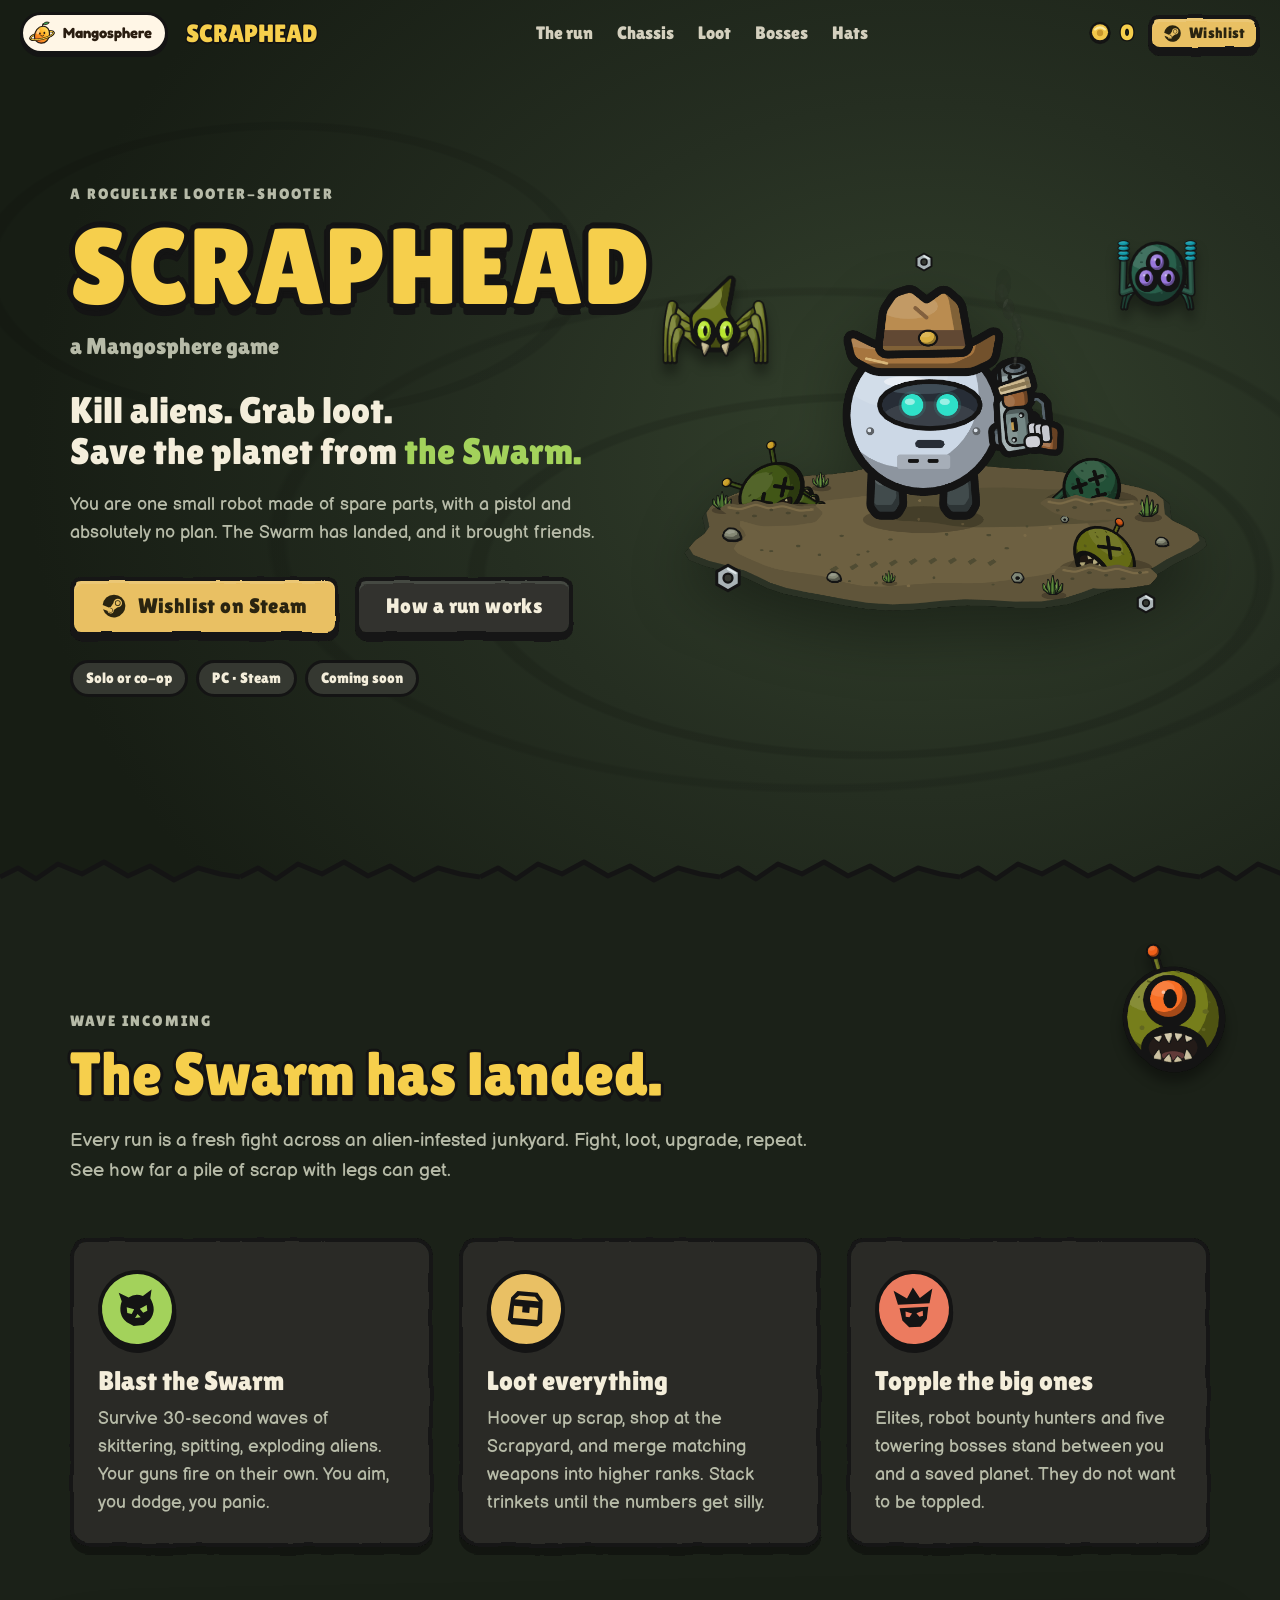
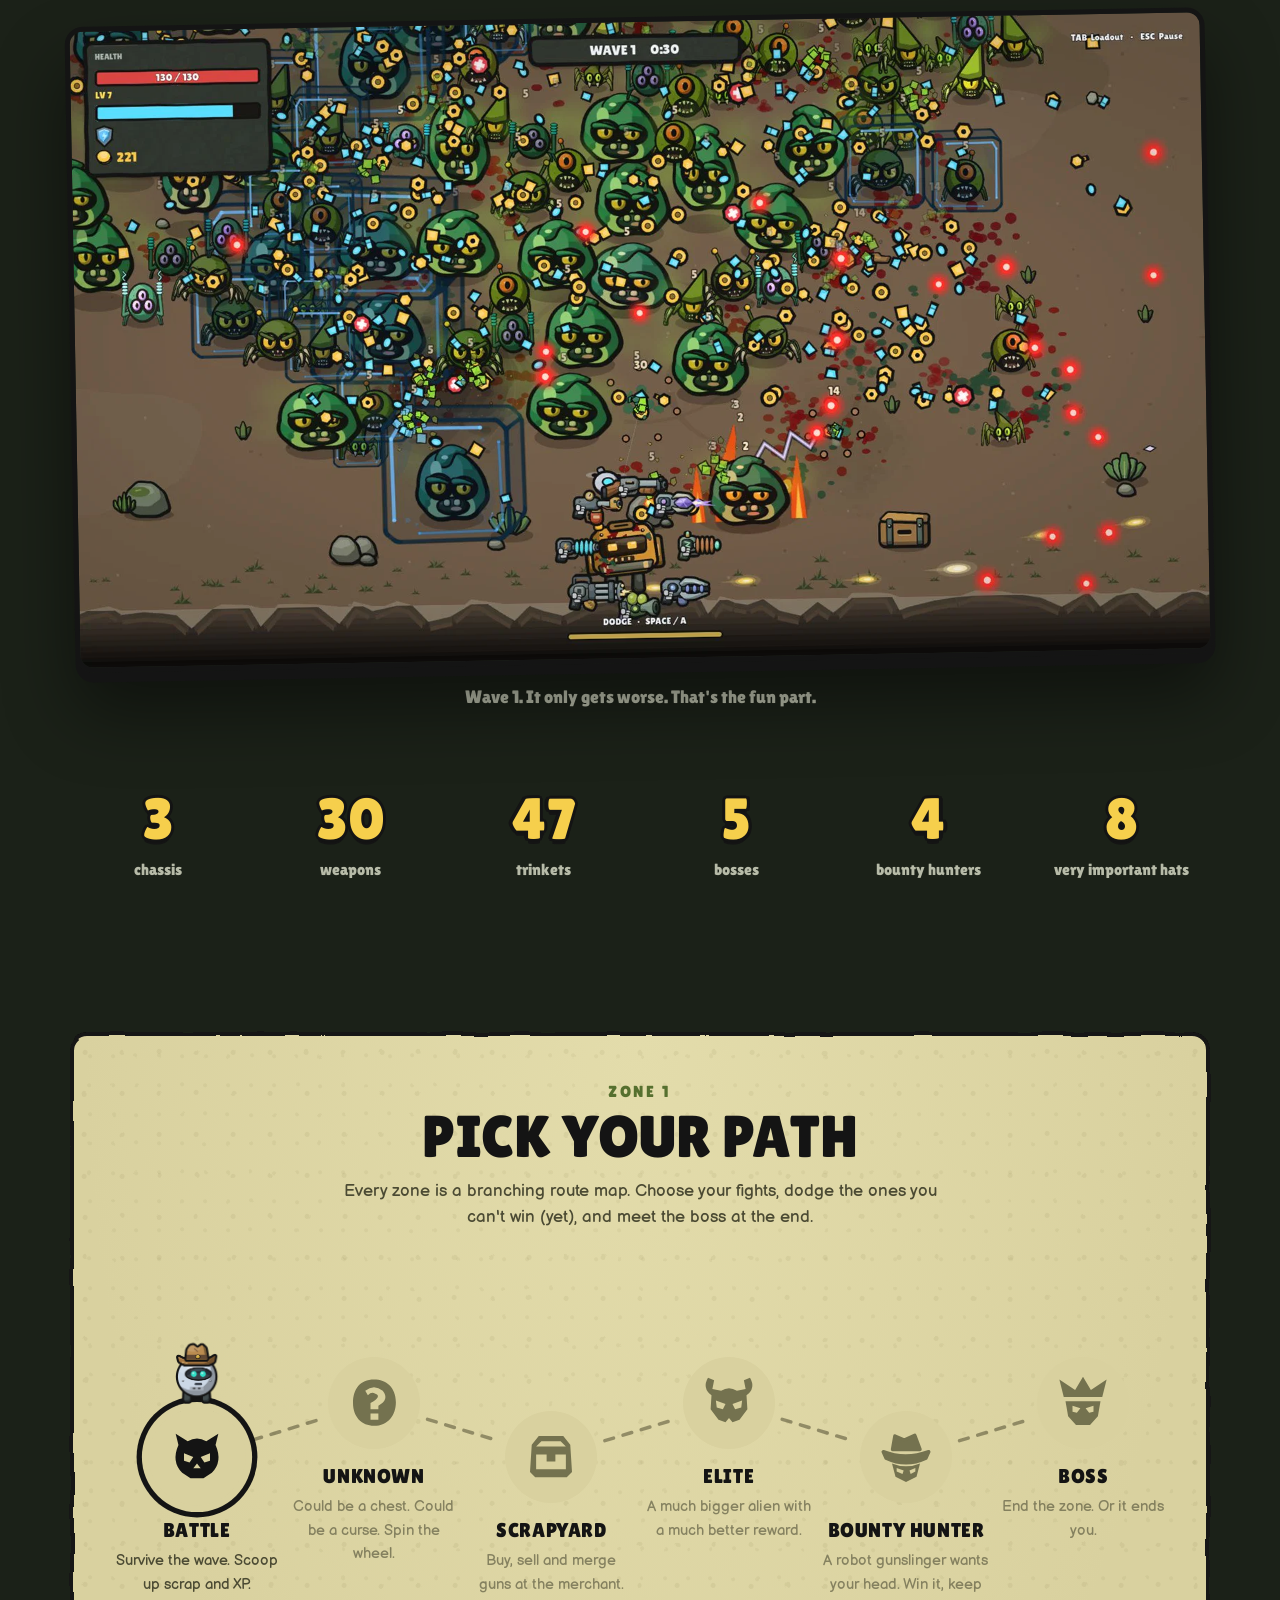
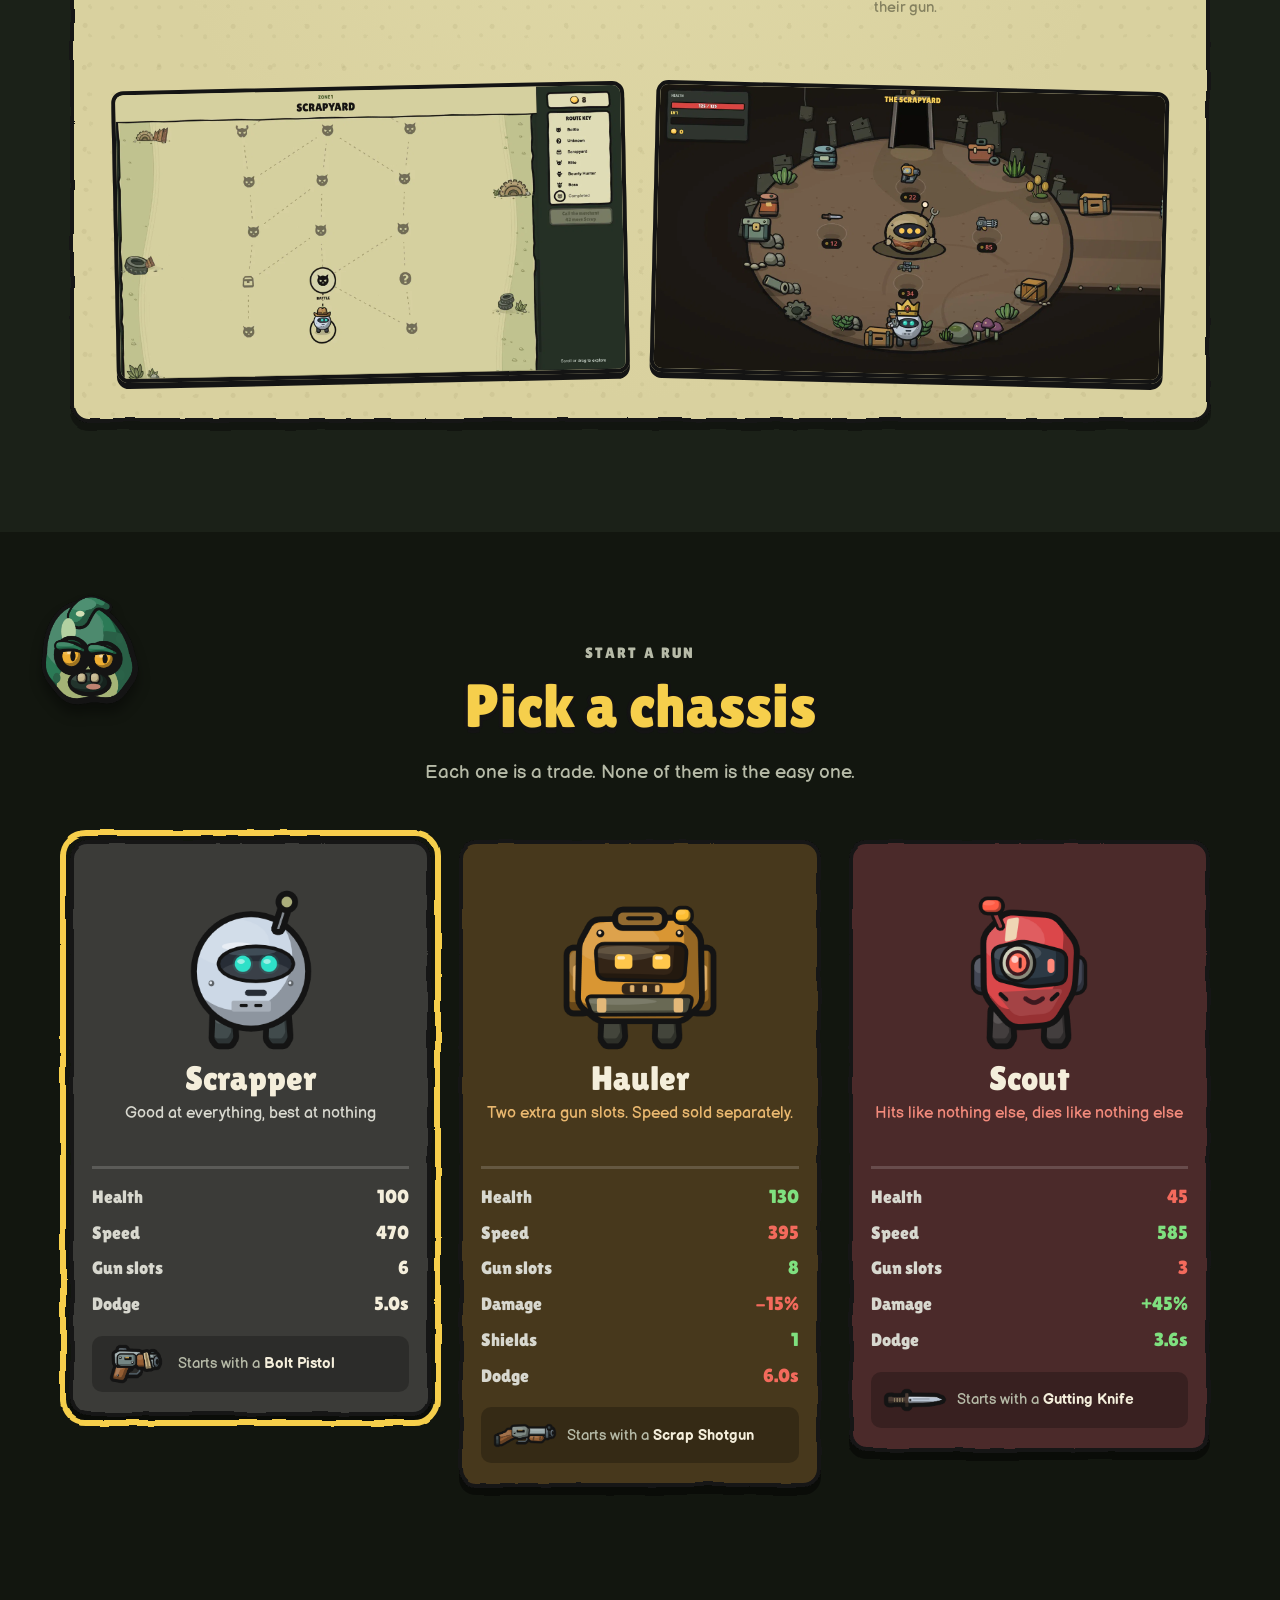
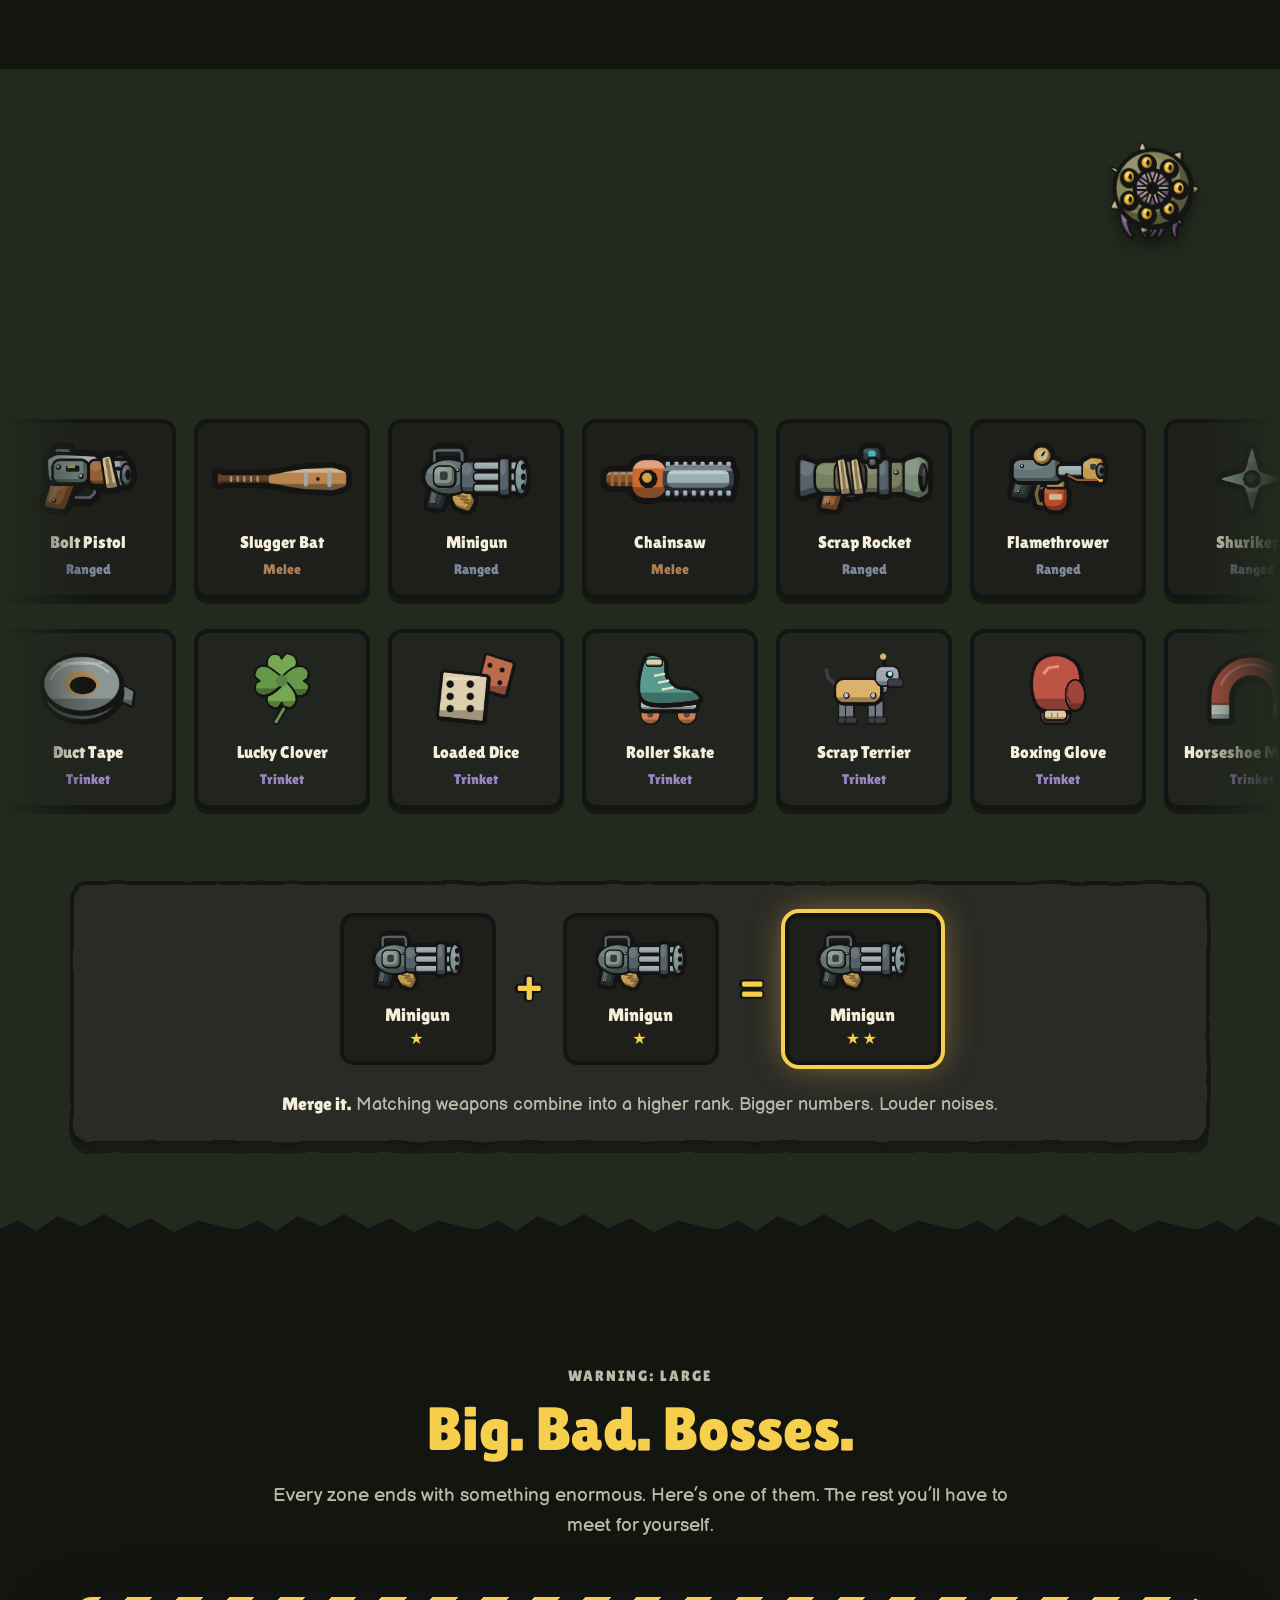
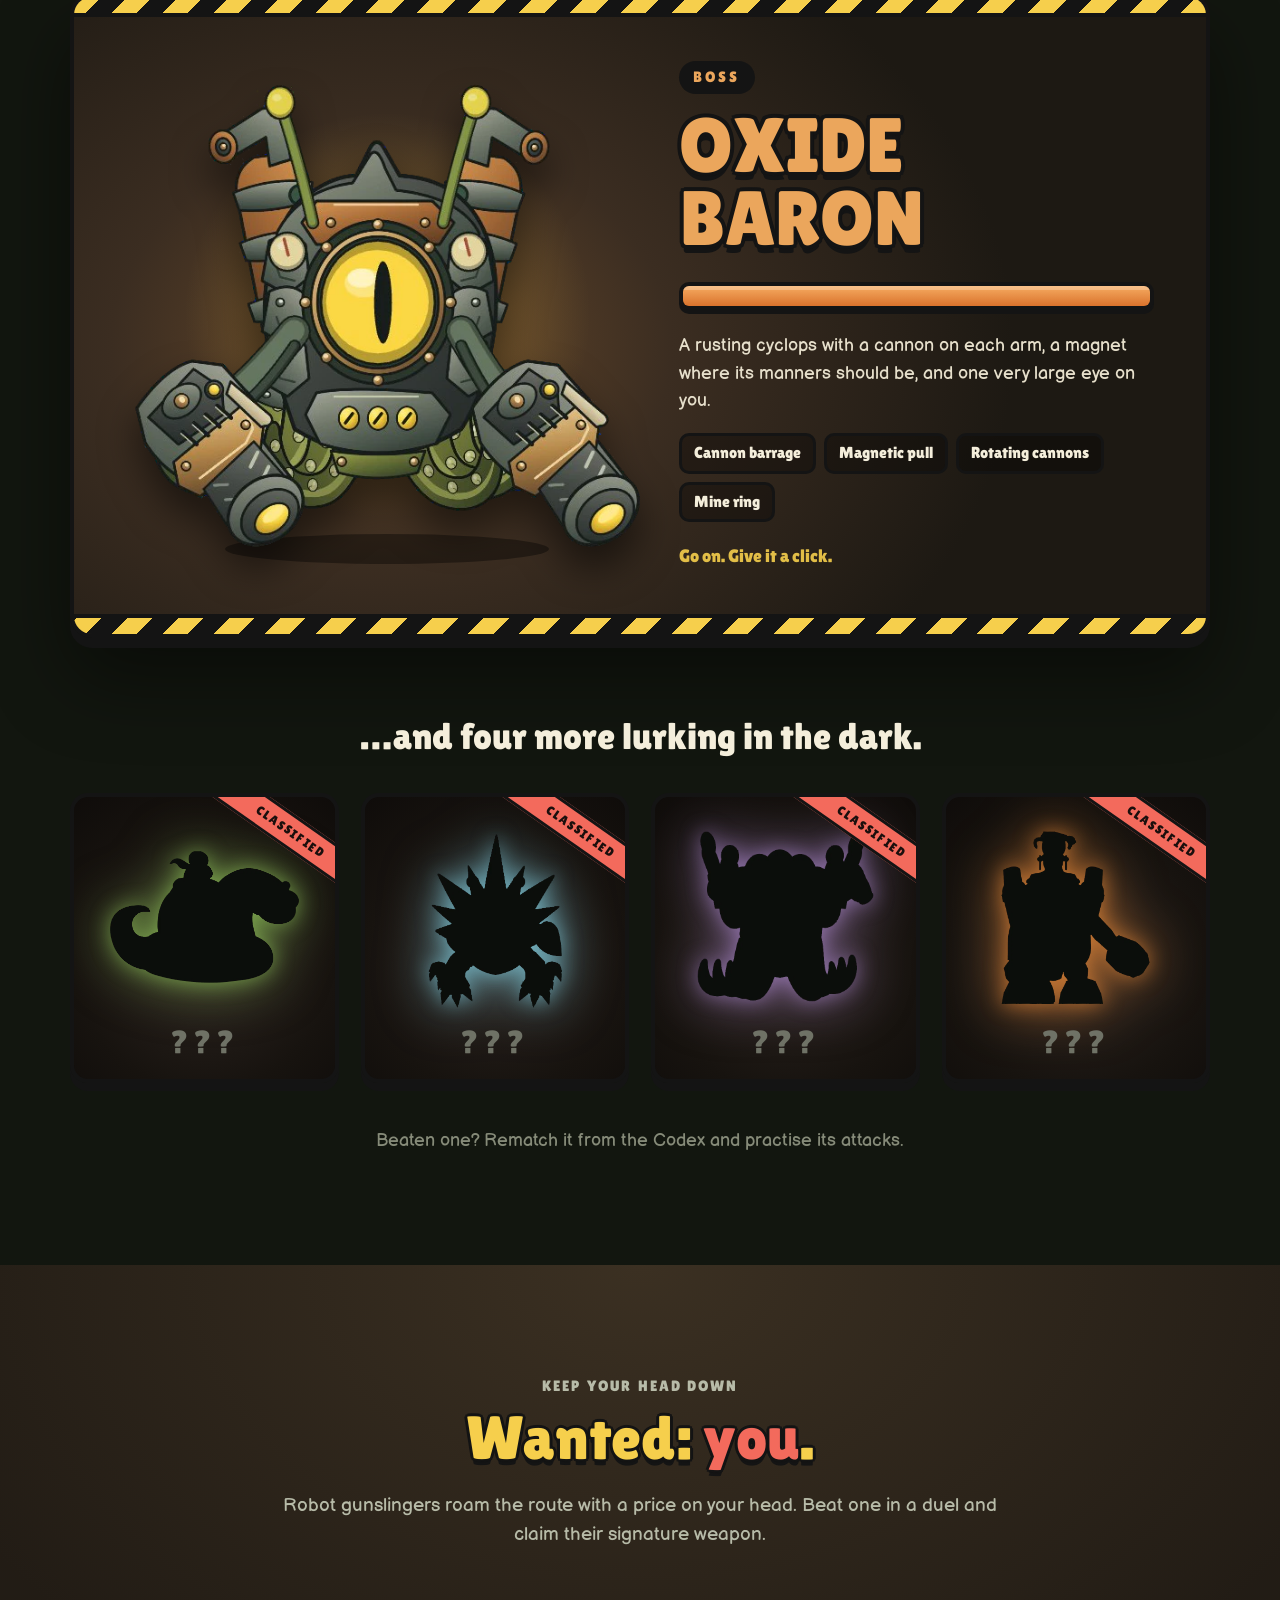
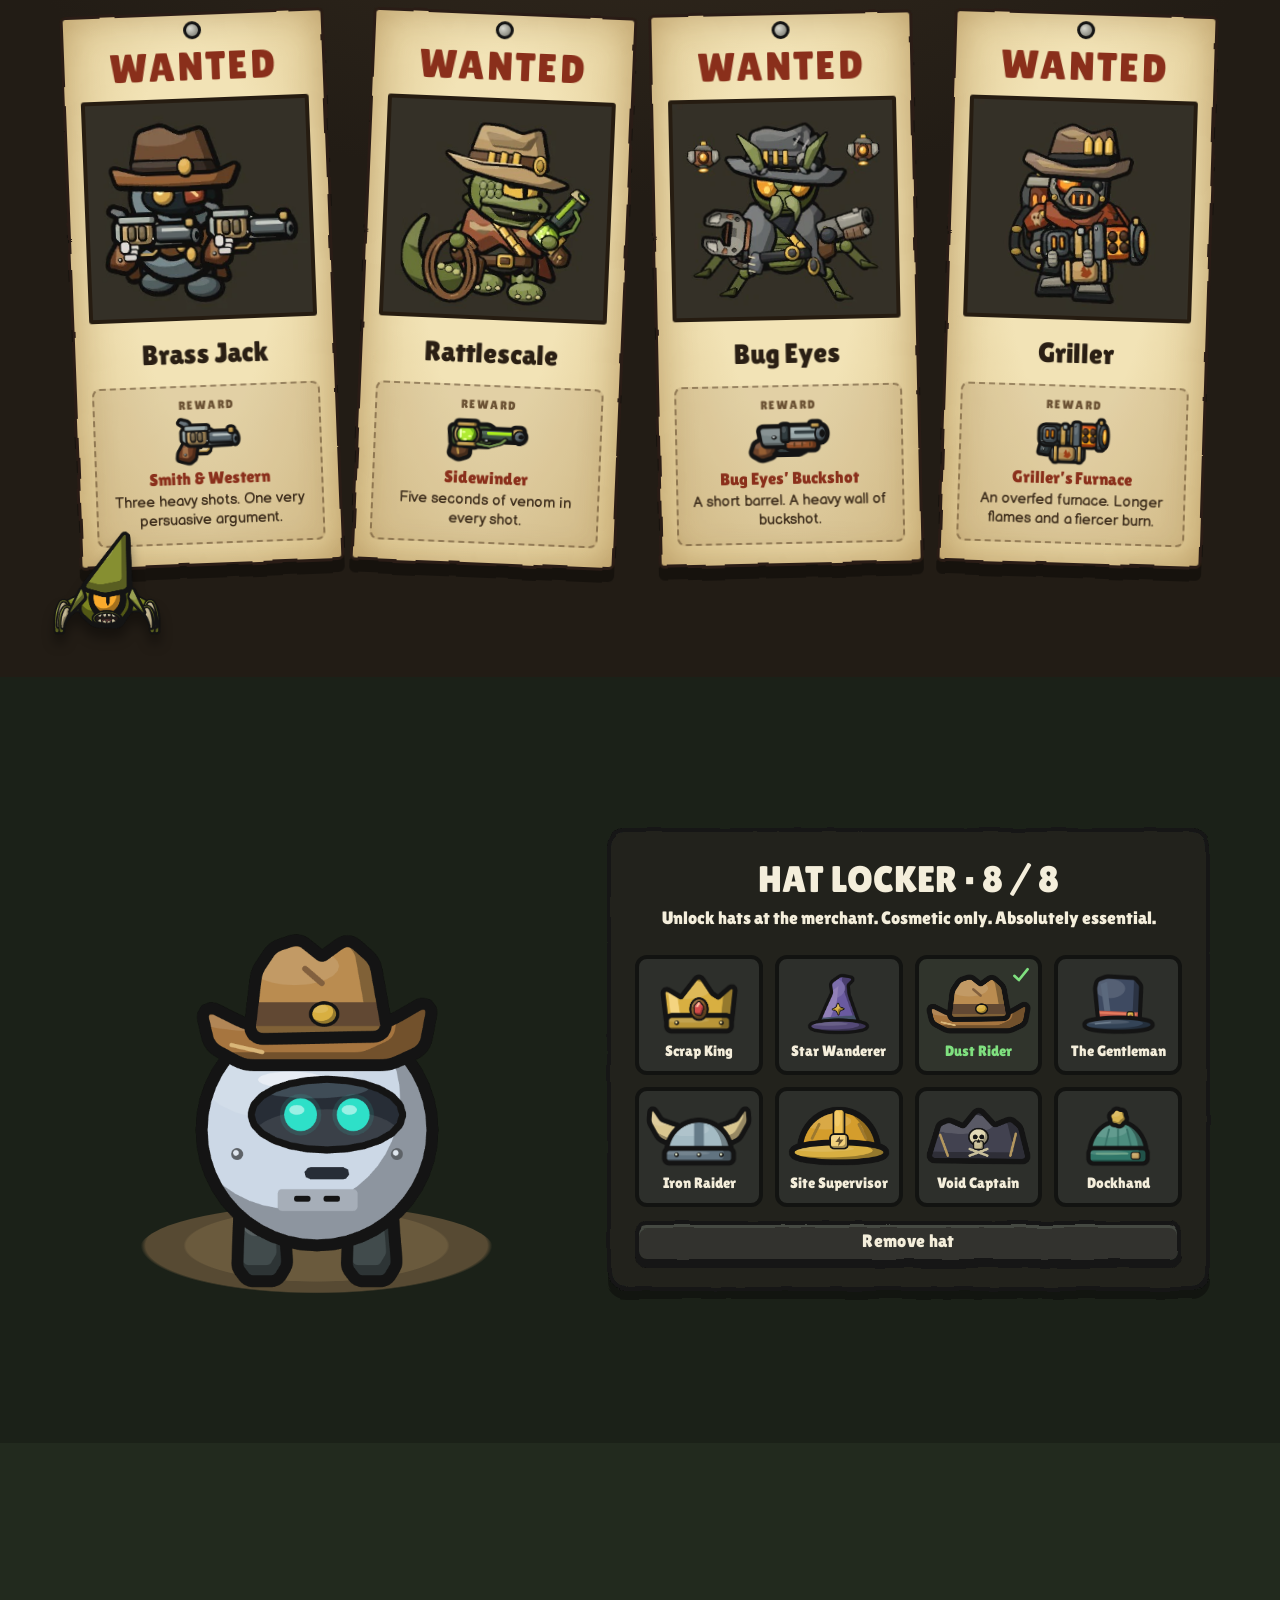
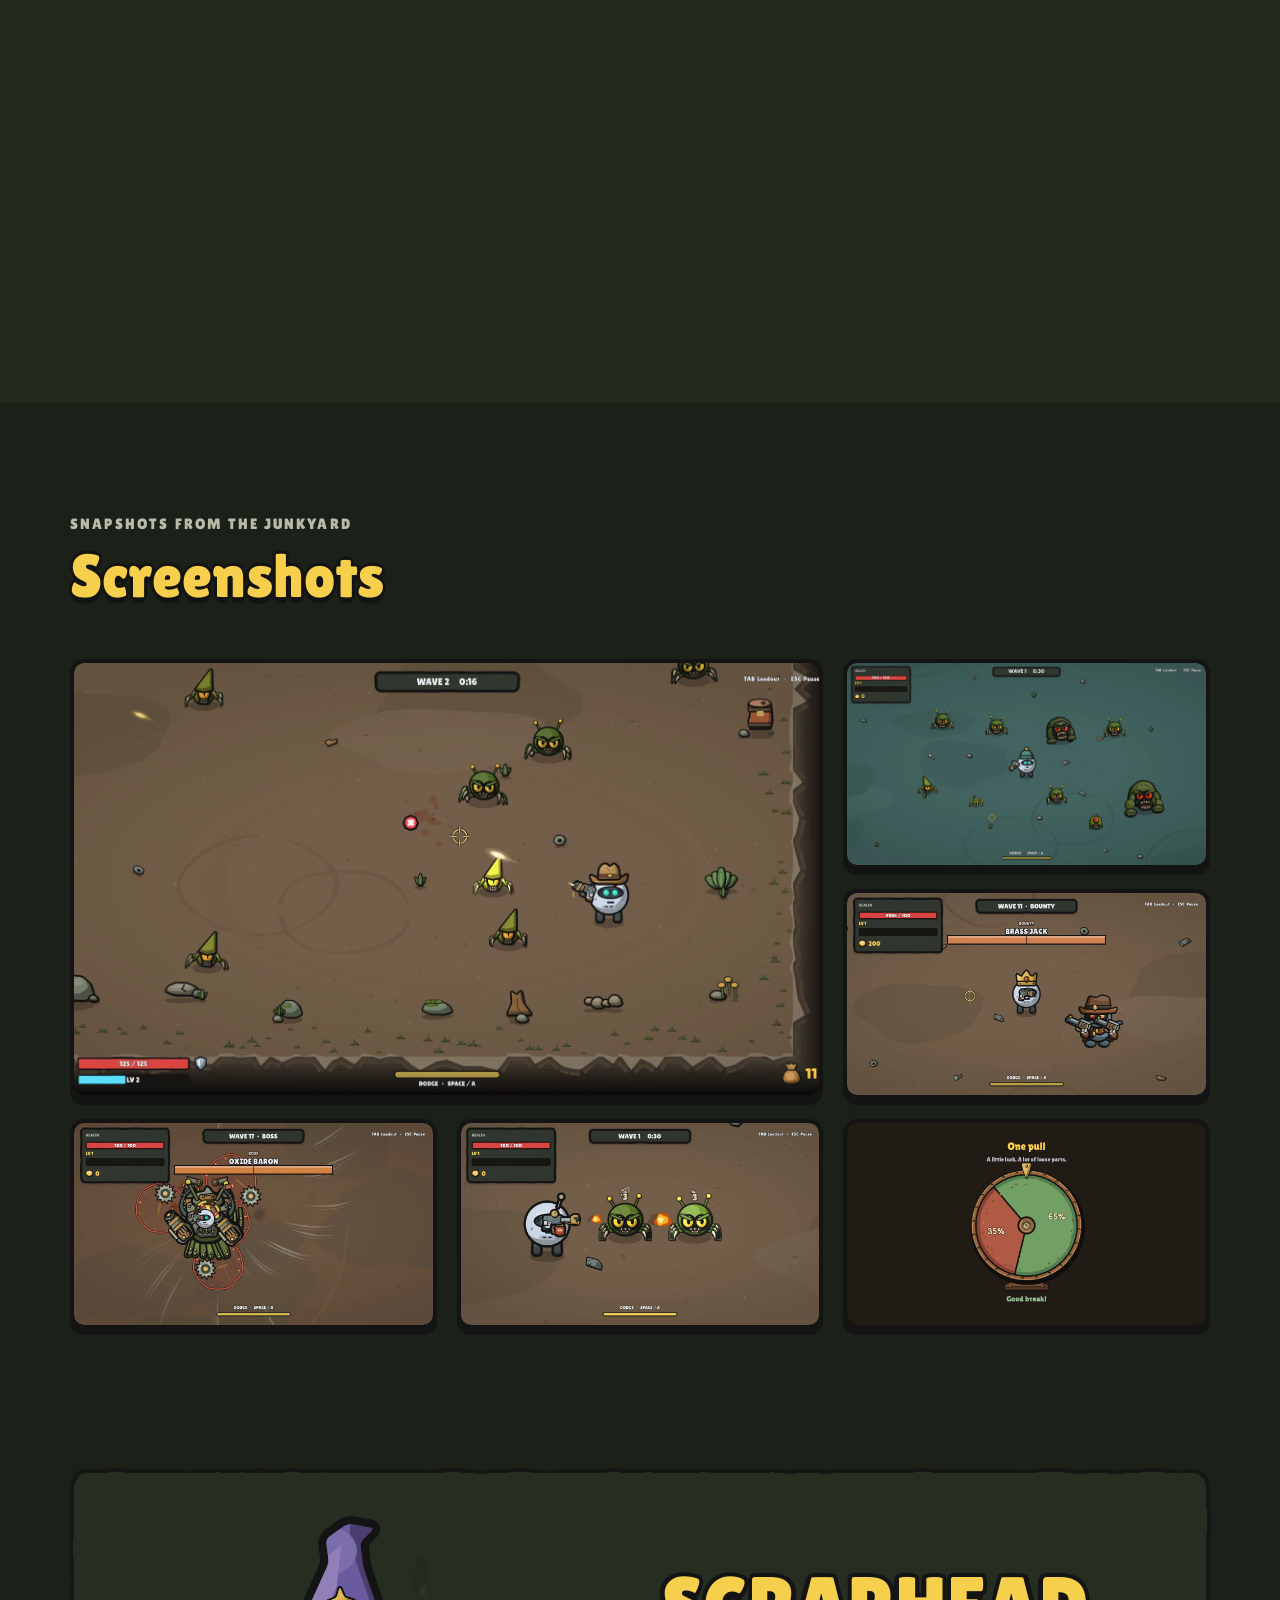
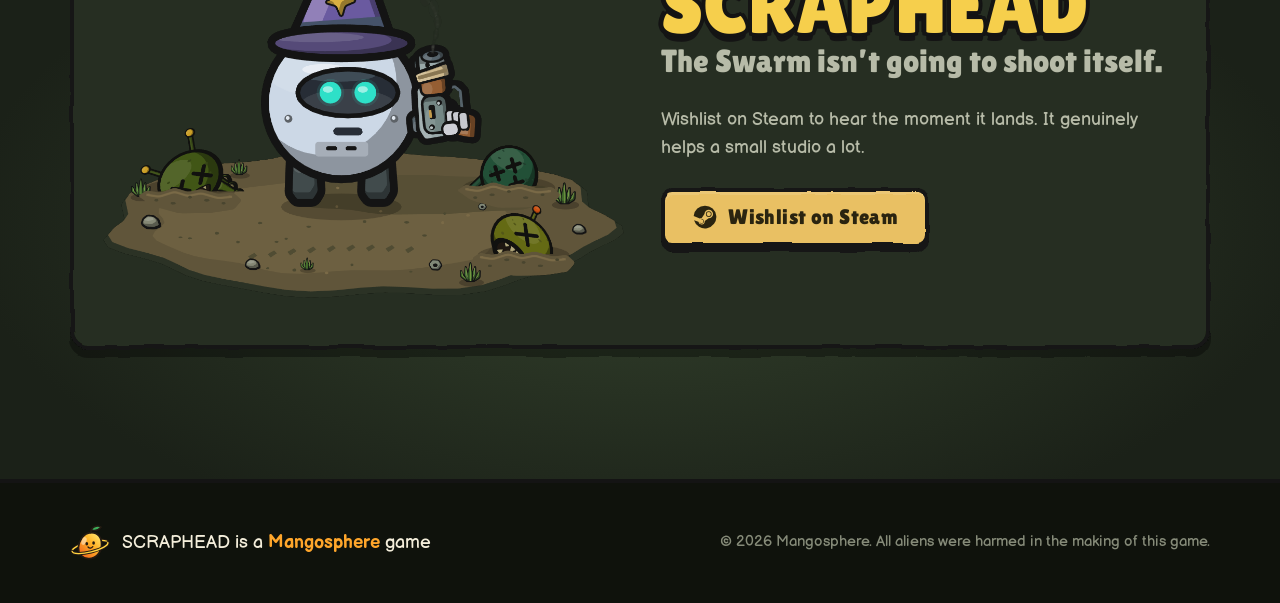
==== commit afc6bc28: "Tease bosses instead of revealing them; drop upcoming-game cards Show the Oxide Baron as a clickable" ====
--- a/games/scraphead/index.html
+++ b/games/scraphead/index.html
@@ -291,44 +291,39 @@
   <div class="wrap">
     <header class="sec-head center reveal">
       <p class="kicker">Warning: large</p>
-      <h2 class="title">Five bosses. Zero chill.</h2>
-      <p class="lede">(Except Chillspine. Chillspine is extremely chill. Please do not touch Chillspine.)</p>
-    </header>
-
-    <div class="boss-grid">
-      <article class="boss reveal" style="--boss-bg:#472823; --boss-ink:#b8dc6c">
-        <img src="img/bosses/viper-lord.webp" width="800" height="650" loading="lazy" alt="Viper Lord, a huge green snake with a tiny masked alien rider on its back" />
-        <h3 class="boss-name">Viper Lord</h3>
-        <p>A giant snake, a tiny rider and a lot of poor decisions coming your way.</p>
-      </article>
-      <article class="boss reveal" style="--boss-bg:#463c32; --boss-ink:#eba65c">
-        <img src="img/bosses/oxide-baron.webp" width="800" height="650" loading="lazy" alt="Oxide Baron, a one-eyed brass and tentacle machine with two cannons" />
-        <h3 class="boss-name">Oxide Baron</h3>
-        <p>Cannon barrages, a magnetic pull and a ring of mines. One very large eye on you.</p>
-      </article>
-      <article class="boss reveal" style="--boss-bg:#264652; --boss-ink:#a3ecf8">
-        <img src="img/bosses/chillspine.webp" width="800" height="650" loading="lazy" alt="Chillspine, an armoured crawler covered in huge ice crystals" />
-        <h3 class="boss-name">Chillspine</h3>
-        <p>Armoured, frosty and absolutely covered in pointy bits.</p>
-      </article>
-      <article class="boss reveal" style="--boss-bg:#36432a; --boss-ink:#aed96a">
-        <img src="img/bosses/goo-king.webp" width="800" height="650" loading="lazy" alt="Goo King, a many-eyed green blob with a huge toothy mouth and purple tentacles" />
-        <h3 class="boss-name">Goo King</h3>
-        <p>Many eyes. Many teeth. Mostly goo. Long may he wobble.</p>
-      </article>
-      <article class="boss reveal" style="--boss-bg:#452c29; --boss-ink:#ffb84d">
-        <img src="img/bosses/slagheart.webp" width="800" height="650" loading="lazy" alt="Slagheart, a walking furnace mech with a small goblin pilot sitting on top" />
-        <h3 class="boss-name">Slagheart</h3>
-        <p>A walking furnace with a goblin at the wheel. Smash the furnace, then deal with the pilot.</p>
-      </article>
-      <article class="boss boss-more reveal">
-        <div class="boss-more-inner">
-          <svg aria-hidden="true"><use href="#i-boss"/></svg>
-          <h3>Practice makes perfect</h3>
-          <p>Rematch bosses from the Codex and practise their attacks until you stop flinching.</p>
-        </div>
-      </article>
-    </div>
+      <h2 class="title">Big. Bad. Bosses.</h2>
+      <p class="lede">Every zone ends with something enormous. Here&rsquo;s one of them. The rest you&rsquo;ll have to meet for yourself.</p>
+    </header>
+
+    <div class="boss-show reveal">
+      <div class="hazard" aria-hidden="true"></div>
+      <div class="boss-stage">
+        <div class="boss-glow" aria-hidden="true"></div>
+        <button class="boss-hit" id="boss-hit" type="button" aria-label="Shoot the Oxide Baron">
+          <img src="img/bosses/oxide-baron-cut.webp" width="574" height="529" alt="The Oxide Baron: an iron and brass machine with one huge yellow eye, a cannon on each arm and green tentacles underneath" />
+        </button>
+      </div>
+      <div class="boss-info">
+        <p class="boss-tag">Boss</p>
+        <h3 class="boss-title">Oxide Baron</h3>
+        <div class="boss-bar" aria-hidden="true"><span id="boss-hp"></span></div>
+        <p class="boss-desc">A rusting cyclops with a cannon on each arm, a magnet where its manners should be, and one very large eye on you.</p>
+        <ul class="boss-moves" aria-label="Attacks">
+          <li>Cannon barrage</li><li>Magnetic pull</li><li>Rotating cannons</li><li>Mine ring</li>
+        </ul>
+        <p class="boss-hint">Go on. Give it a click.</p>
+      </div>
+      <div class="hazard bottom" aria-hidden="true"></div>
+    </div>
+
+    <p class="lurk-title reveal">&hellip;and four more lurking in the dark.</p>
+    <div class="lurkers">
+        <div class="lurker reveal" aria-label="An unrevealed boss"><img src="img/bosses/secret-1.webp" alt="" loading="lazy" /><span>???</span></div>
+        <div class="lurker reveal" aria-label="An unrevealed boss"><img src="img/bosses/secret-2.webp" alt="" loading="lazy" /><span>???</span></div>
+        <div class="lurker reveal" aria-label="An unrevealed boss"><img src="img/bosses/secret-3.webp" alt="" loading="lazy" /><span>???</span></div>
+        <div class="lurker reveal" aria-label="An unrevealed boss"><img src="img/bosses/secret-4.webp" alt="" loading="lazy" /><span>???</span></div>
+    </div>
+    <p class="note reveal">Beaten one? Rematch it from the Codex and practise its attacks.</p>
   </div>
 </section>
 
--- a/games/scraphead/scraphead.css
+++ b/games/scraphead/scraphead.css
@@ -441,31 +441,95 @@
 
 /* ---------- Bosses ---------- */
 .bosses { background: var(--bg-deep); }
-.boss-grid { display: grid; grid-template-columns: repeat(3, 1fr); gap: 26px; }
-.boss {
-  position: relative; overflow: hidden; padding-bottom: 24px;
-  background: var(--boss-bg); border: 4px solid var(--ink); border-radius: 18px;
-  box-shadow: 0 8px 0 var(--ink);
-  transition: transform .25s ease;
-}
-.boss img { display: block; width: 100%; height: auto; aspect-ratio: 800 / 650; object-fit: cover; transition: transform .4s ease; }
-.boss:hover { transform: translateY(-6px) rotate(.5deg); }
-.boss:hover img { transform: scale(1.06) rotate(-1.5deg); }
-.boss-name {
-  position: relative; margin: -.85em 0 .25em; text-align: center;
-  font-family: var(--display); font-weight: 400; font-size: 2.2rem; line-height: 1; text-transform: uppercase;
-  color: var(--boss-ink); text-shadow: var(--outline), 0 .1em 0 var(--ink);
-}
-.boss p { margin: 0 22px; text-align: center; color: #e2dccb; font-size: 1.02rem; }
-.boss-more {
-  display: grid; place-items: center; padding: 0;
-  background: repeating-linear-gradient(45deg, #1d2219 0 16px, #222a1e 16px 32px);
-  border-style: dashed;
-}
-.boss-more-inner { text-align: center; padding: 34px 26px; }
-.boss-more svg { width: 74px; height: 74px; color: var(--gold); filter: drop-shadow(0 4px 0 var(--ink)); }
-.boss-more h3 { font-family: var(--display); font-weight: 400; font-size: 1.7rem; color: var(--gold); margin: .3em 0 .2em; text-shadow: var(--outline); }
-.boss-more p { margin: 0; color: var(--muted); }
+.boss-show {
+  position: relative; overflow: hidden;
+  display: grid; grid-template-columns: 1.1fr 1fr; align-items: center; gap: 30px;
+  padding: 64px 52px;
+  background: radial-gradient(ellipse 55% 75% at 28% 55%, #6b4b2b 0%, #3b2d21 45%, #1d1913 100%);
+  border: 4px solid var(--ink); border-radius: 22px;
+  box-shadow: 0 10px 0 var(--ink), 0 40px 80px rgba(0, 0, 0, .45);
+}
+.hazard {
+  position: absolute; inset: 0 0 auto 0; height: 20px;
+  background: repeating-linear-gradient(-45deg, var(--gold) 0 18px, var(--ink) 18px 36px);
+  border-bottom: 4px solid var(--ink);
+}
+.hazard.bottom { inset: auto 0 0 0; border-bottom: 0; border-top: 4px solid var(--ink); }
+.boss-stage { position: relative; display: grid; place-items: center; animation: boss-hover 4.5s ease-in-out infinite; }
+.boss-stage::after {
+  content: ""; position: absolute; bottom: -2%; width: 62%; height: 30px; border-radius: 50%;
+  background: rgba(0, 0, 0, .38); z-index: 0;
+}
+.boss-glow {
+  position: absolute; width: 86%; aspect-ratio: 1; border-radius: 50%;
+  background: radial-gradient(circle, rgba(255, 200, 70, .34), transparent 64%);
+  animation: glow-pulse 3s ease-in-out infinite;
+}
+@keyframes boss-hover { 50% { transform: translateY(-12px); } }
+@keyframes glow-pulse { 50% { transform: scale(1.1); opacity: .7; } }
+.boss-hit { position: relative; z-index: 1; padding: 0; border: 0; background: none; border-radius: 30px; }
+.boss-hit img {
+  display: block; width: 100%; max-width: 520px; height: auto;
+  filter: drop-shadow(0 22px 18px rgba(0, 0, 0, .5));
+  transition: filter .08s;
+}
+.boss-hit.hit { animation: boss-shake .22s; }
+.boss-hit.hit img { filter: drop-shadow(0 22px 18px rgba(0, 0, 0, .5)) brightness(1.9) saturate(.3); }
+.boss-hit.down img { animation: boss-down 1s cubic-bezier(.5, 0, .8, .4) forwards; }
+.boss-hit.back img { animation: alien-in .6s cubic-bezier(.3, 1.5, .5, 1) both; }
+@keyframes boss-shake {
+  0%, 100% { transform: none; } 25% { transform: translate(-7px, 3px) rotate(-2deg); } 60% { transform: translate(6px, -2px) rotate(2deg); }
+}
+@keyframes boss-down {
+  20% { transform: scale(1.06, .92); filter: brightness(2) saturate(0); }
+  100% { transform: translateY(50px) rotate(12deg) scale(.8); opacity: 0; filter: grayscale(1); }
+}
+.boss-tag {
+  display: inline-block; margin: 0;
+  padding: 5px 14px; background: var(--ink); color: #eba65c; border-radius: 999px;
+  font-family: var(--display); font-size: .92rem; letter-spacing: .22em; text-transform: uppercase;
+}
+.boss-title {
+  font-family: var(--display); font-weight: 400; text-transform: uppercase;
+  font-size: clamp(2.8rem, 6vw, 4.8rem); line-height: .95; color: #eba65c;
+  margin: .2em 0 .35em; text-shadow: var(--outline), 0 .1em 0 var(--ink);
+}
+.boss-bar {
+  height: 28px; margin-bottom: 22px; overflow: hidden;
+  background: #2b1f17; border: 4px solid var(--ink); border-radius: 10px; box-shadow: 0 4px 0 var(--ink);
+}
+.boss-bar span { display: block; width: 100%; height: 100%; background: linear-gradient(#f6ac62, #d9722c); box-shadow: inset 0 4px 0 rgba(255, 255, 255, .25); transition: width .25s ease; }
+.boss-desc { color: #e6dfcb; font-size: 1.12rem; margin: 0 0 18px; }
+.boss-moves { list-style: none; display: flex; flex-wrap: wrap; gap: 8px; padding: 0; margin: 0 0 20px; }
+.boss-moves li {
+  font-family: var(--display); font-size: .98rem;
+  padding: 5px 12px; color: var(--cream);
+  background: rgba(0, 0, 0, .35); border: 3px solid var(--ink); border-radius: 10px;
+}
+.boss-hint { font-family: var(--display); color: var(--gold); margin: 0; opacity: .9; }
+
+.lurk-title { text-align: center; font-family: var(--display); font-size: clamp(1.6rem, 3vw, 2.3rem); margin: 70px 0 28px; }
+.lurkers { display: grid; grid-template-columns: repeat(4, 1fr); gap: 22px; }
+.lurker {
+  --glow: rgba(243, 106, 92, .5);
+  position: relative; overflow: hidden; aspect-ratio: 1 / 1.08;
+  display: grid; place-items: center;
+  background: radial-gradient(circle at 50% 58%, #2c2420 0%, #17130f 62%, #0f0c0a 100%);
+  border: 4px solid var(--ink); border-radius: 18px; box-shadow: 0 8px 0 var(--ink);
+}
+.lurker:nth-child(1) { --glow: rgba(160, 220, 100, .5); }
+.lurker:nth-child(2) { --glow: rgba(140, 225, 245, .55); }
+.lurker:nth-child(3) { --glow: rgba(190, 150, 230, .5); }
+.lurker:nth-child(4) { --glow: rgba(255, 150, 60, .55); }
+.lurker img { width: 74%; height: 62%; object-fit: contain; margin-bottom: 16%; filter: drop-shadow(0 0 10px var(--glow)) drop-shadow(0 0 26px var(--glow)); }
+.lurker:hover img { animation: boss-shake .35s; }
+.lurker span { position: absolute; bottom: 12px; font-family: var(--display); font-size: 2rem; letter-spacing: .12em; color: #6f7266; }
+.lurker::after {
+  content: "Classified"; position: absolute; top: 18px; right: -40px; transform: rotate(35deg);
+  padding: 4px 44px; background: var(--down); color: #1b0f0d;
+  border-block: 3px solid var(--ink);
+  font-family: var(--display); font-size: .78rem; letter-spacing: .16em; text-transform: uppercase;
+}
 
 /* ---------- Bounty posters ---------- */
 .bounties { background: radial-gradient(ellipse 80% 70% at 50% 0%, #3b3022, #221c15 75%); }
@@ -627,7 +691,10 @@
   .counters { grid-template-columns: repeat(3, 1fr); row-gap: 34px; }
   .chassis-row { grid-template-columns: 1fr; max-width: 440px; margin: 0 auto; gap: 40px; }
   .chassis-tag { min-height: 0; }
-  .boss-grid { grid-template-columns: repeat(2, 1fr); }
+  .boss-show { grid-template-columns: 1fr; padding: 56px 26px 60px; text-align: center; }
+  .boss-hit img { max-width: 420px; margin: 0 auto; }
+  .boss-moves { justify-content: center; }
+  .lurkers { grid-template-columns: repeat(2, 1fr); }
   .posters { grid-template-columns: repeat(2, 1fr); gap: 36px 28px; }
   .hats-grid, .coop-grid { grid-template-columns: 1fr; }
   .hat-stage { max-width: 380px; margin: 0 auto; }
@@ -651,7 +718,6 @@
   .node p { margin: 0; align-self: start; max-width: none; }
   .route-robot { display: none; }
   .map-shots { grid-template-columns: 1fr; margin-top: 44px; }
-  .boss-grid { grid-template-columns: 1fr; max-width: 460px; margin: 0 auto; }
   .shots { grid-template-columns: 1fr 1fr; grid-auto-rows: 150px; }
   .shot.big { grid-column: span 2; grid-row: span 2; }
   .merge-card { width: 128px; }
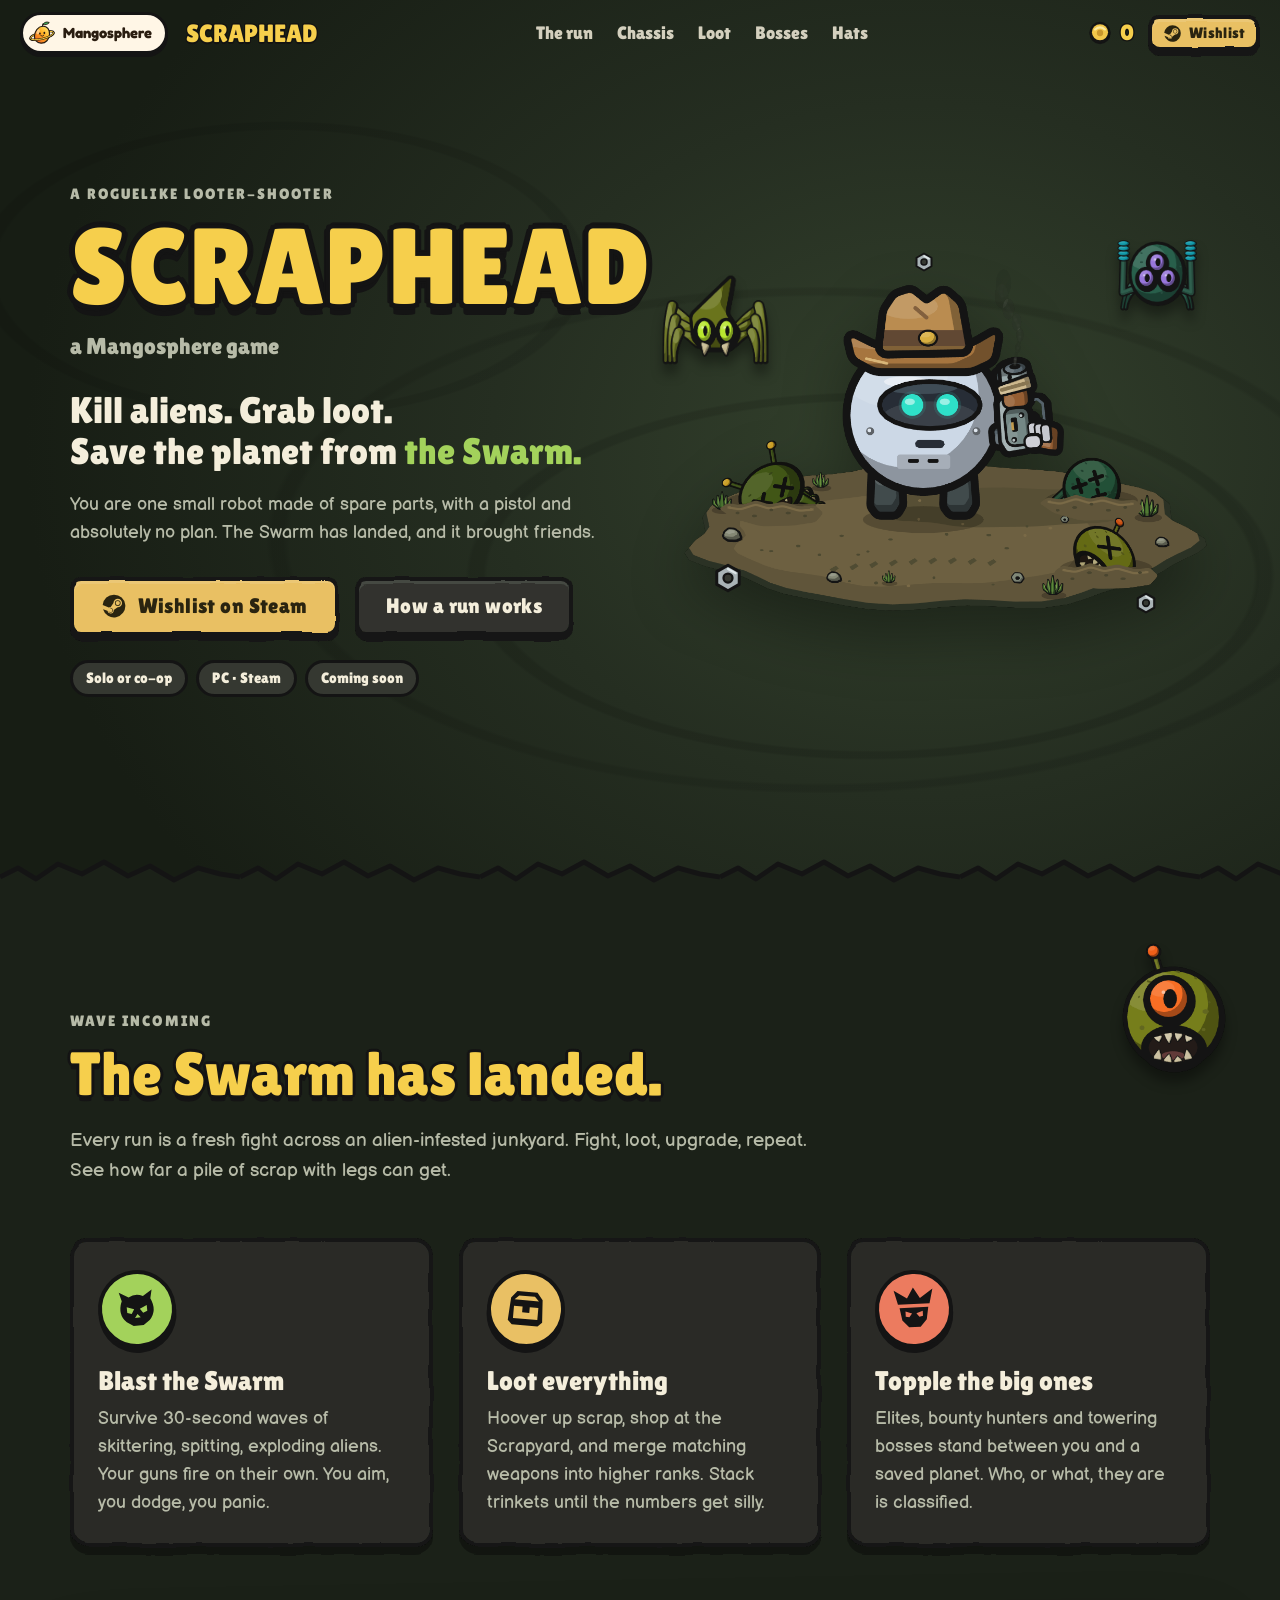
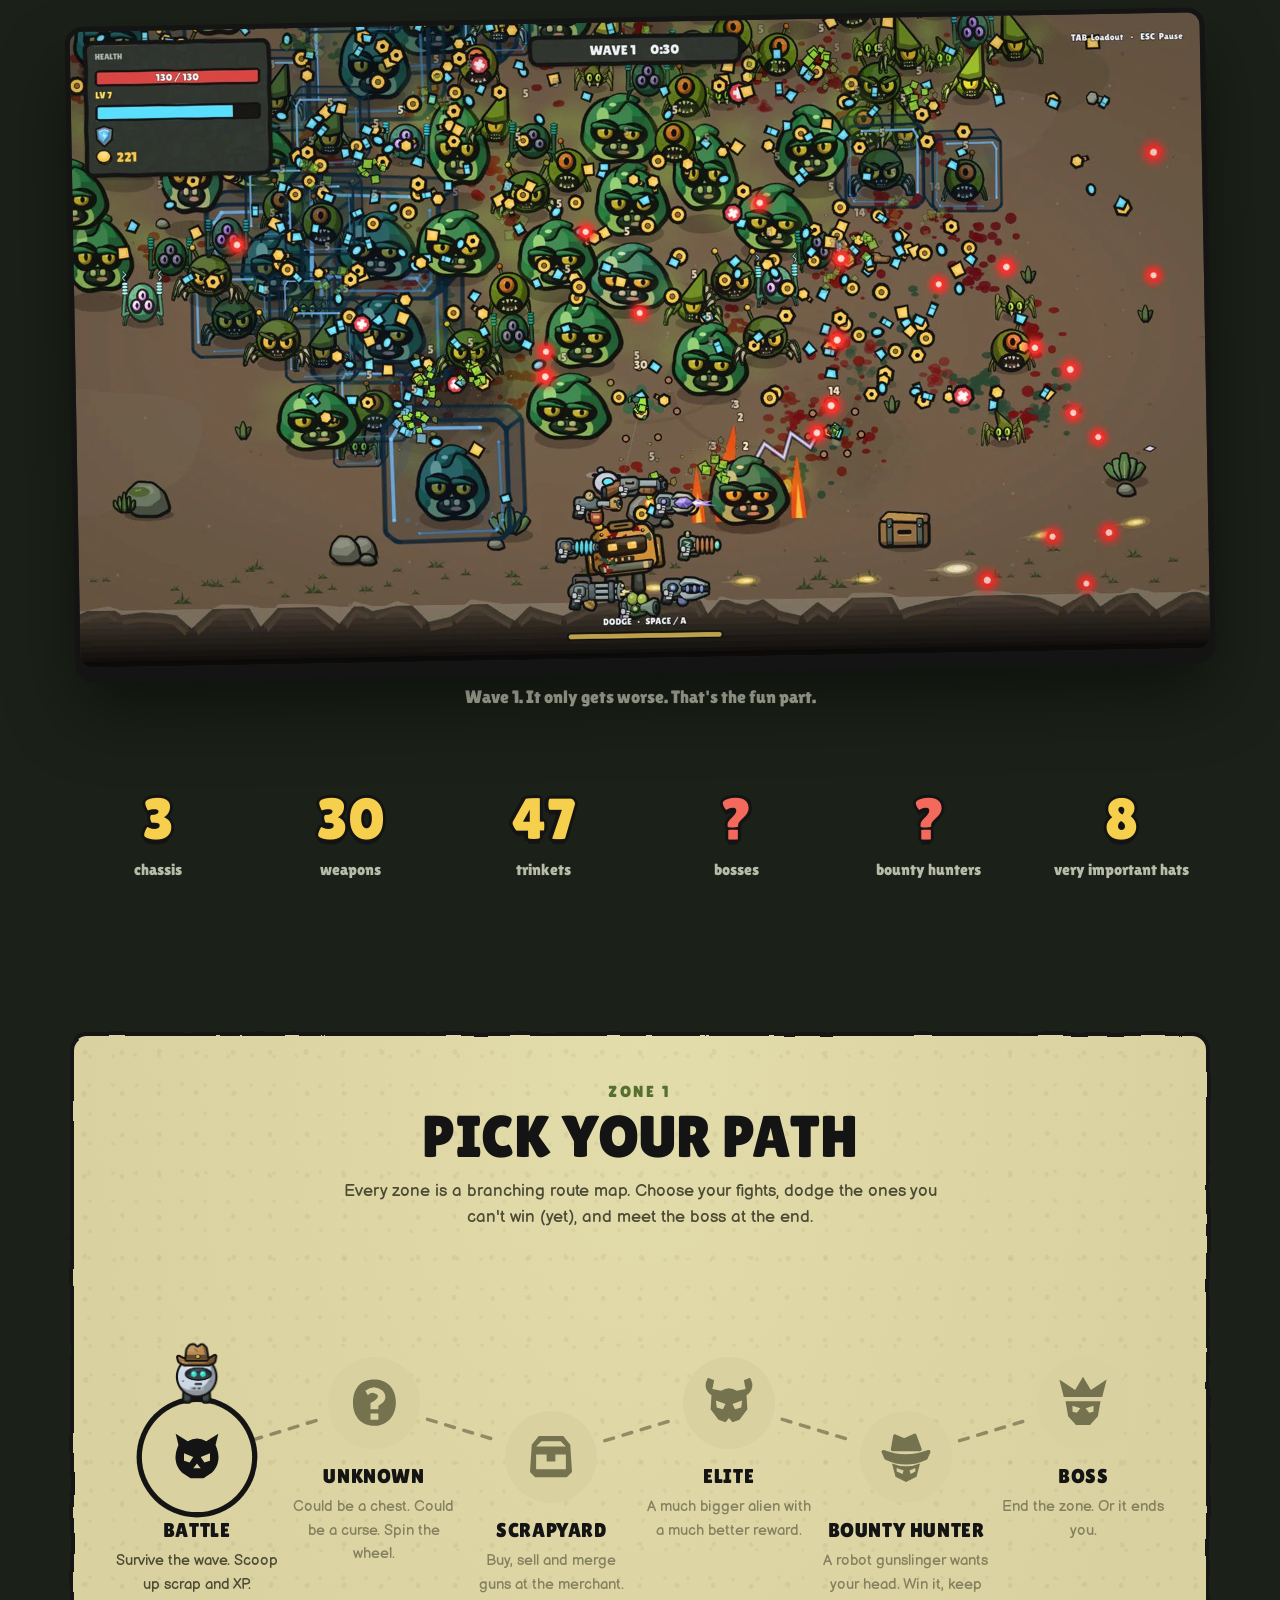
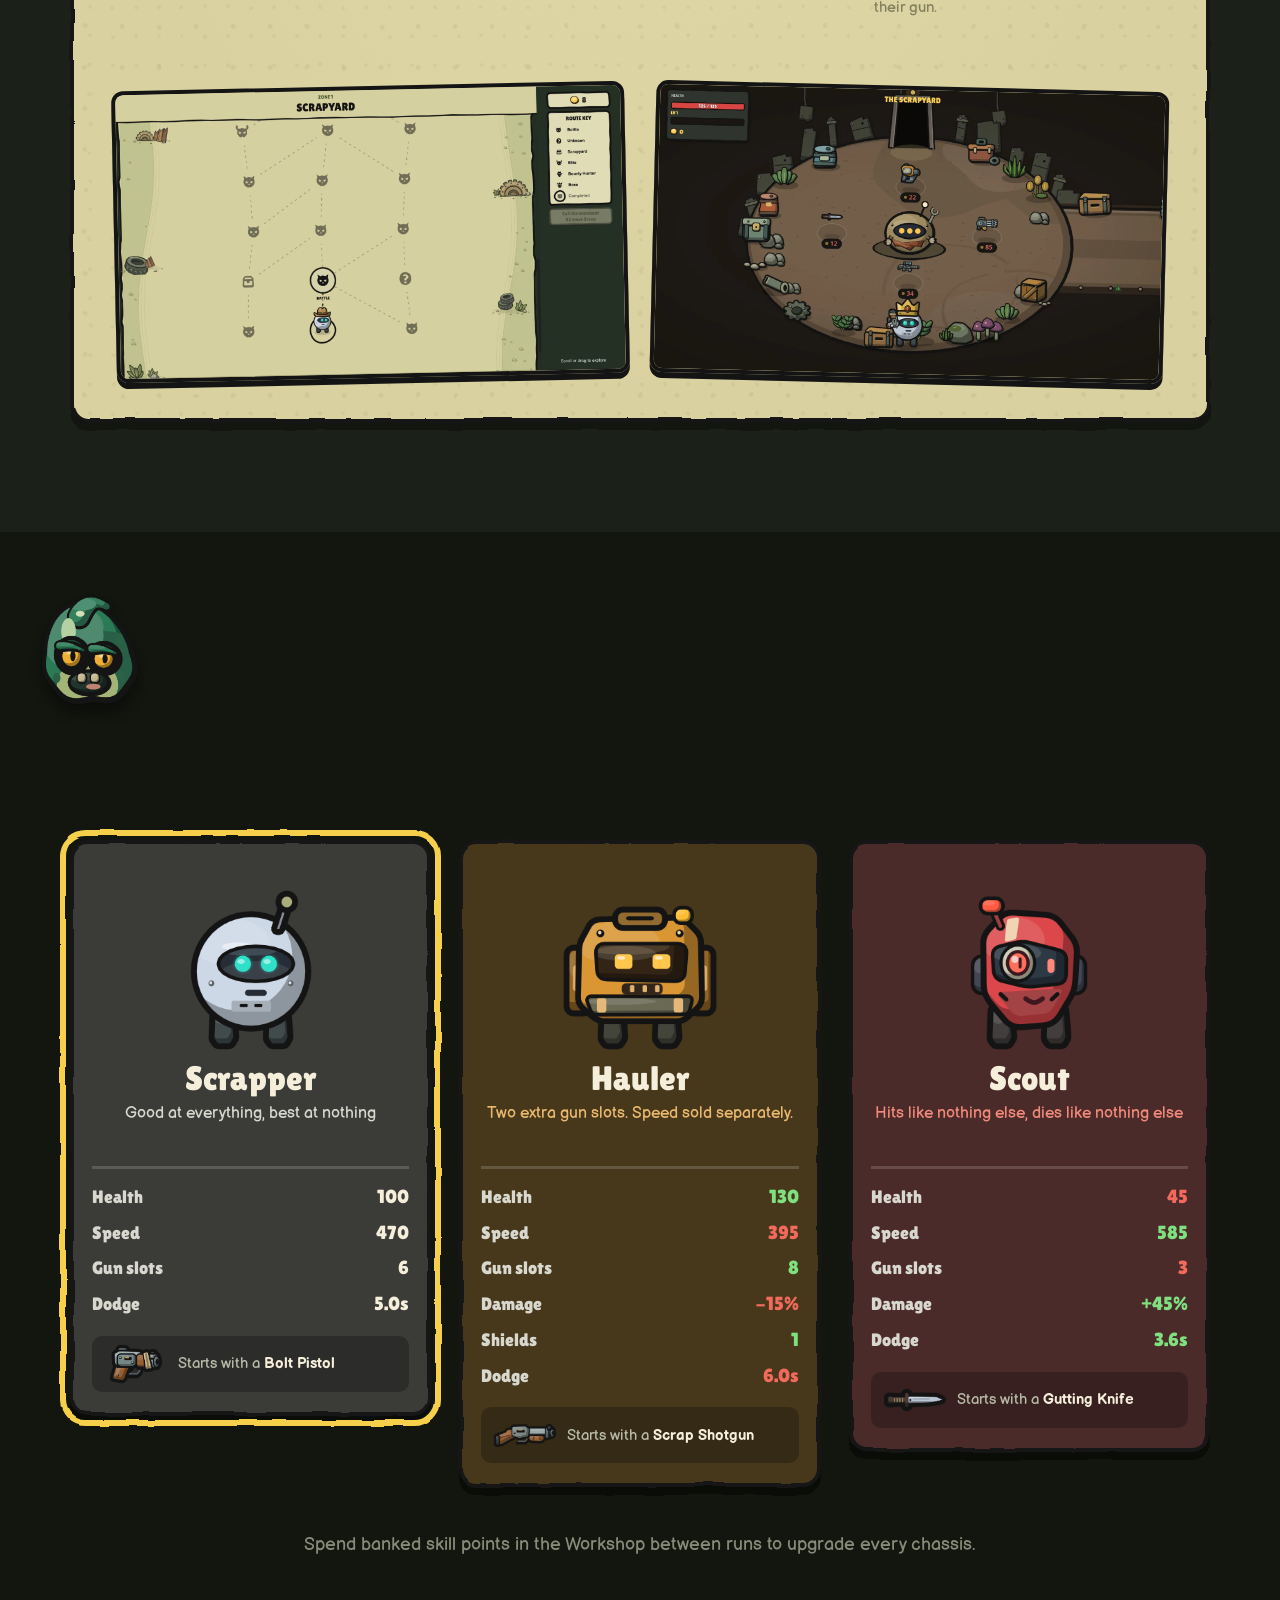
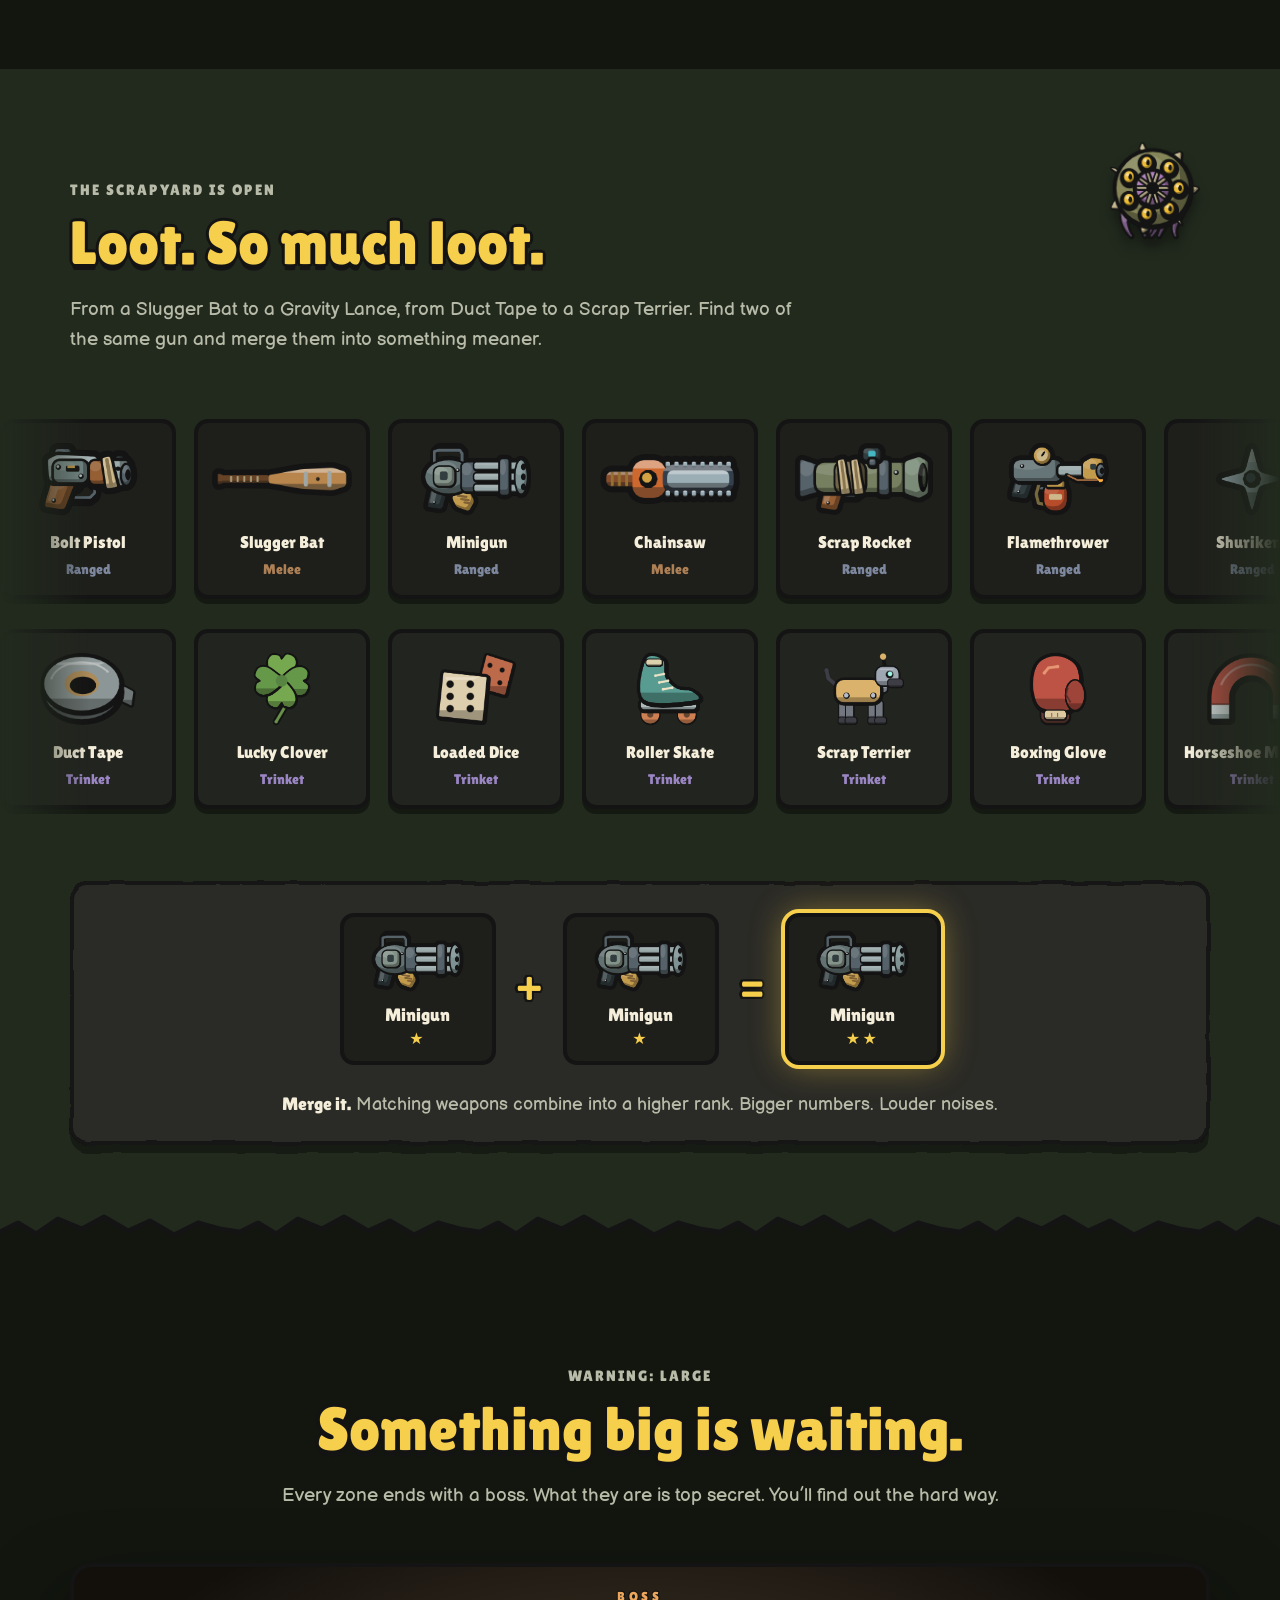
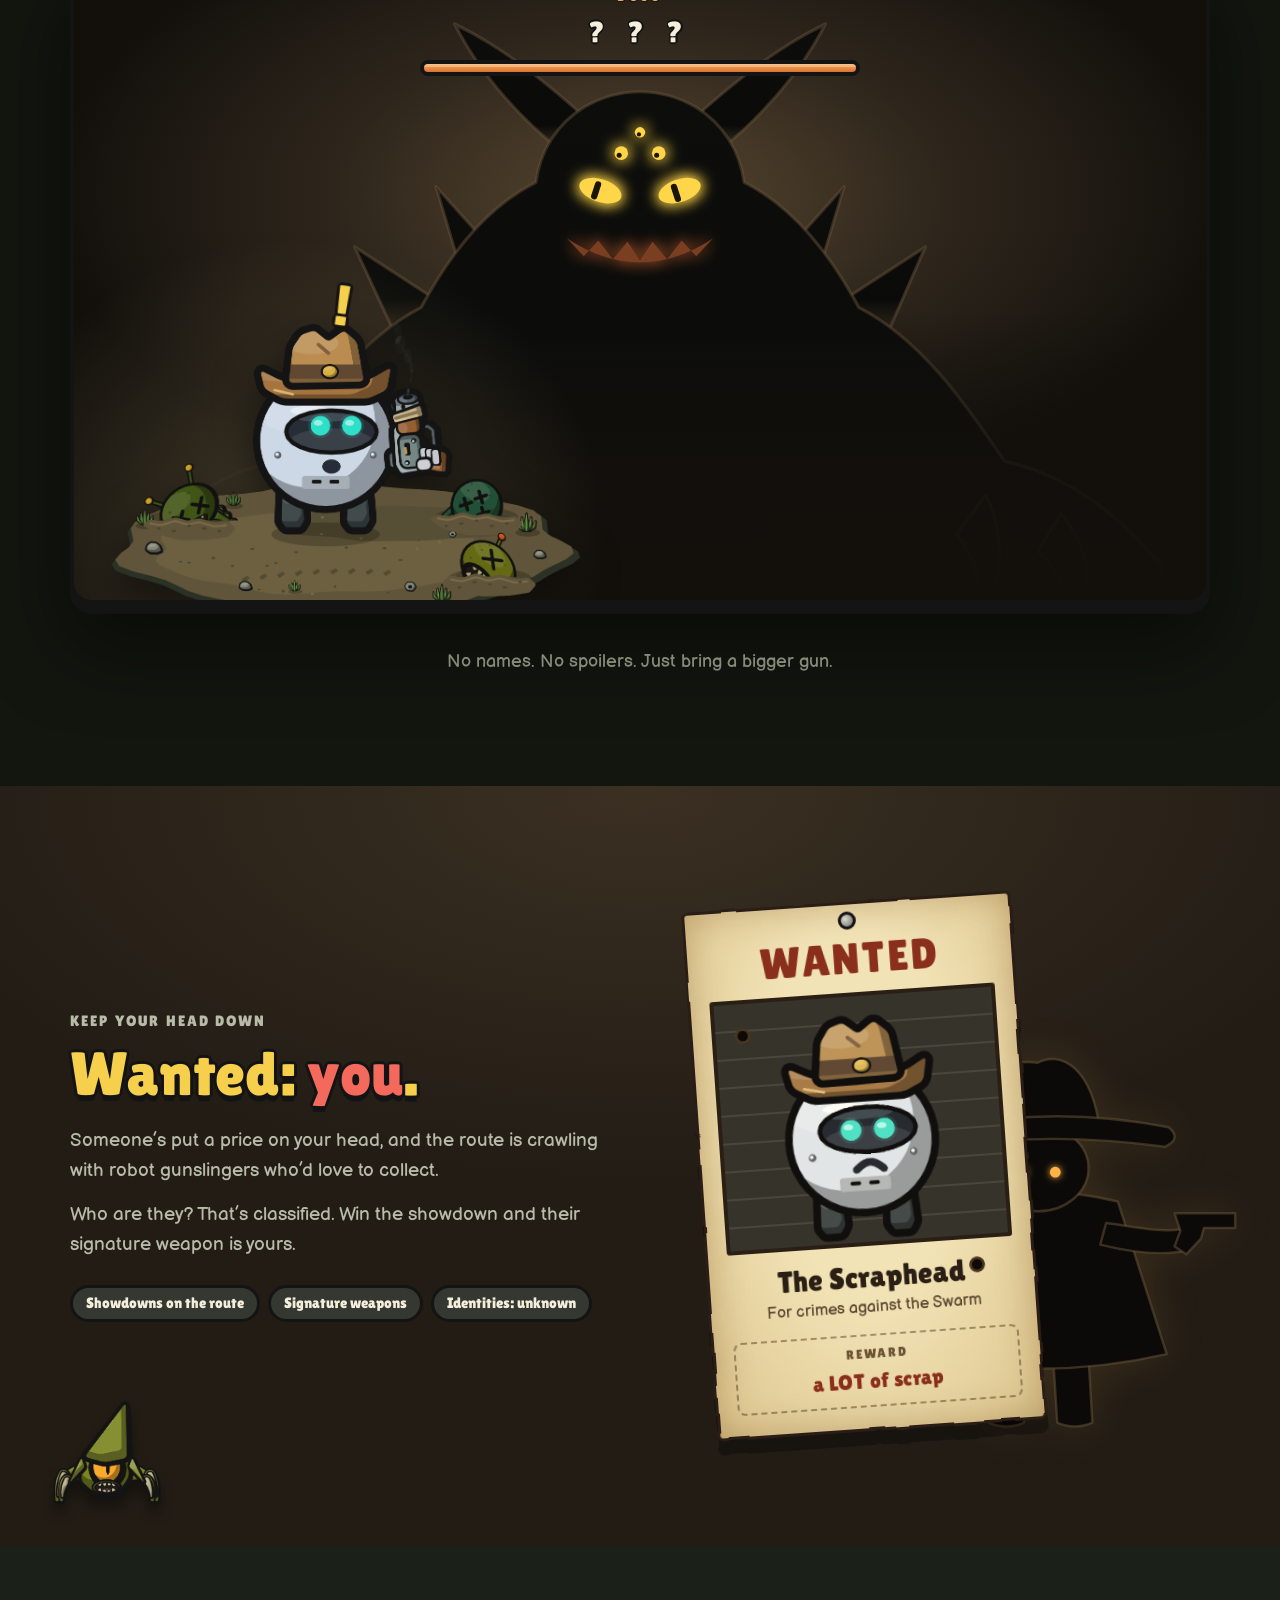
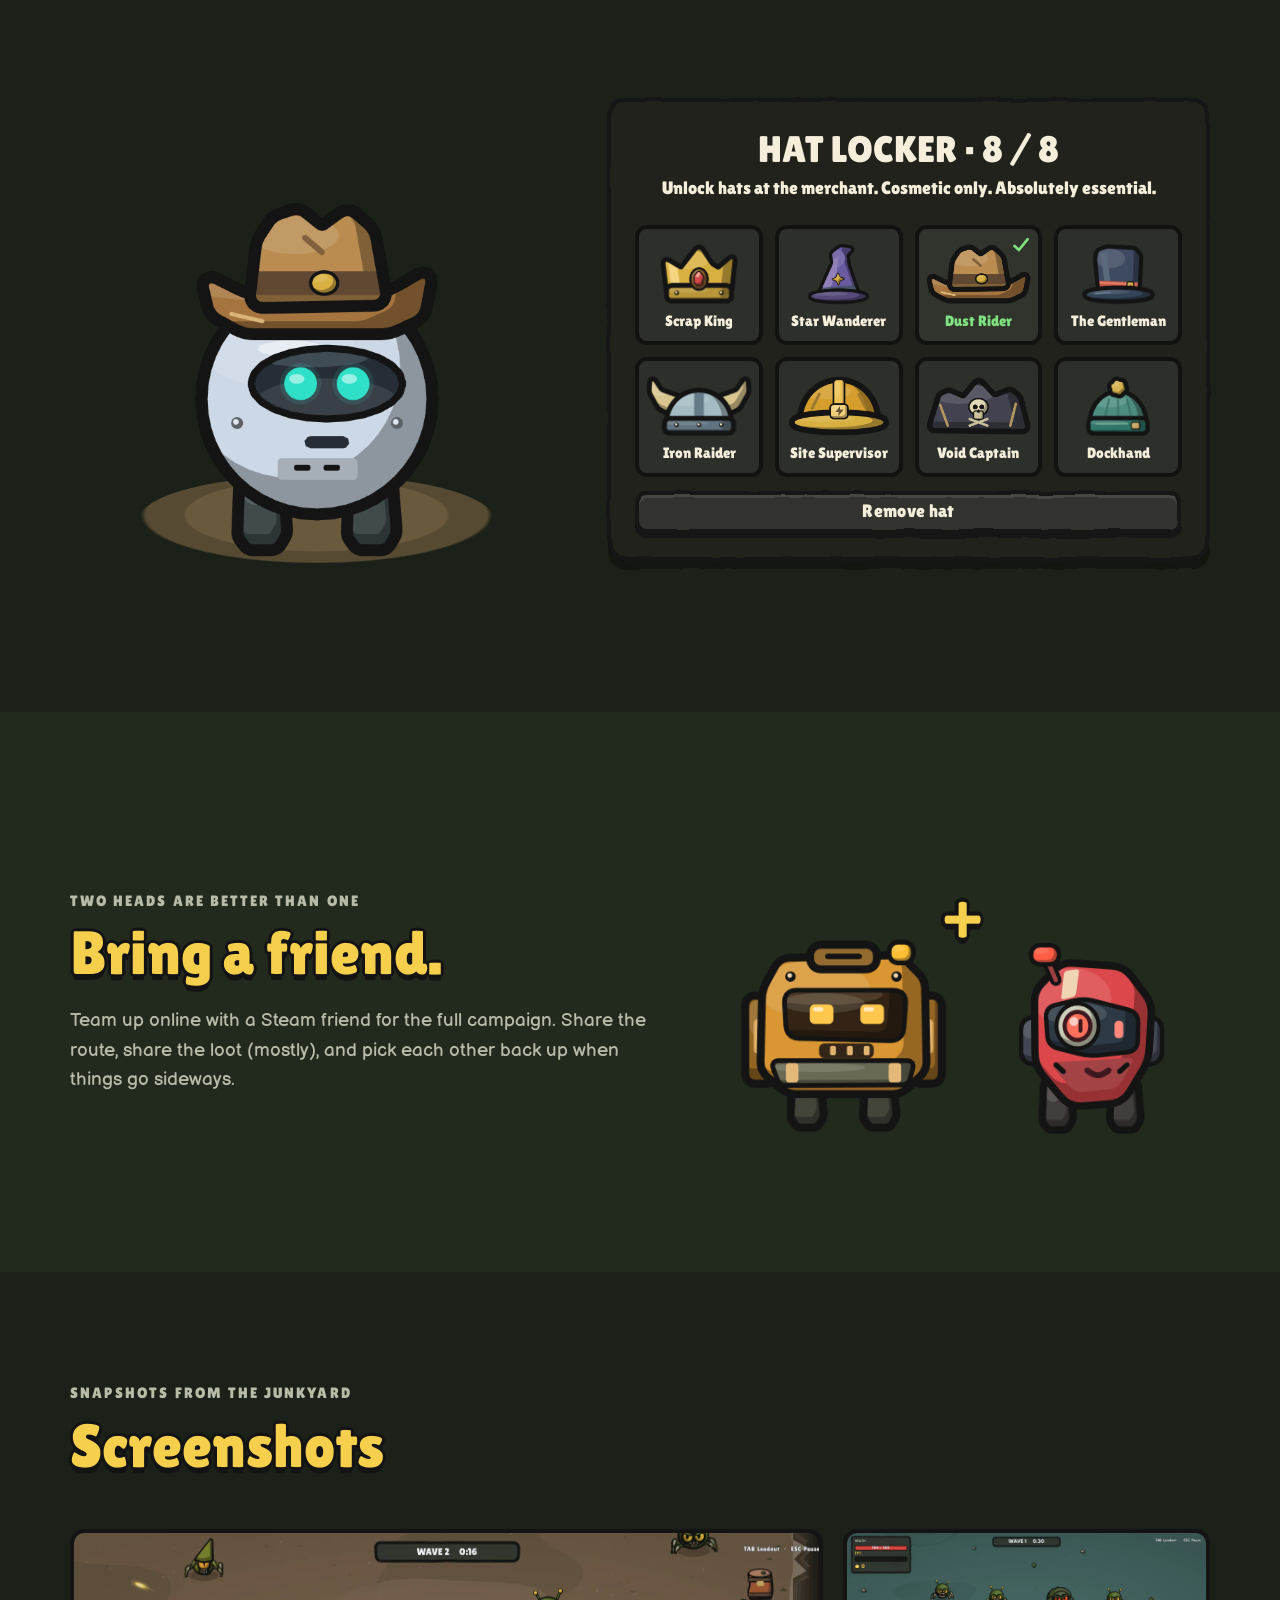
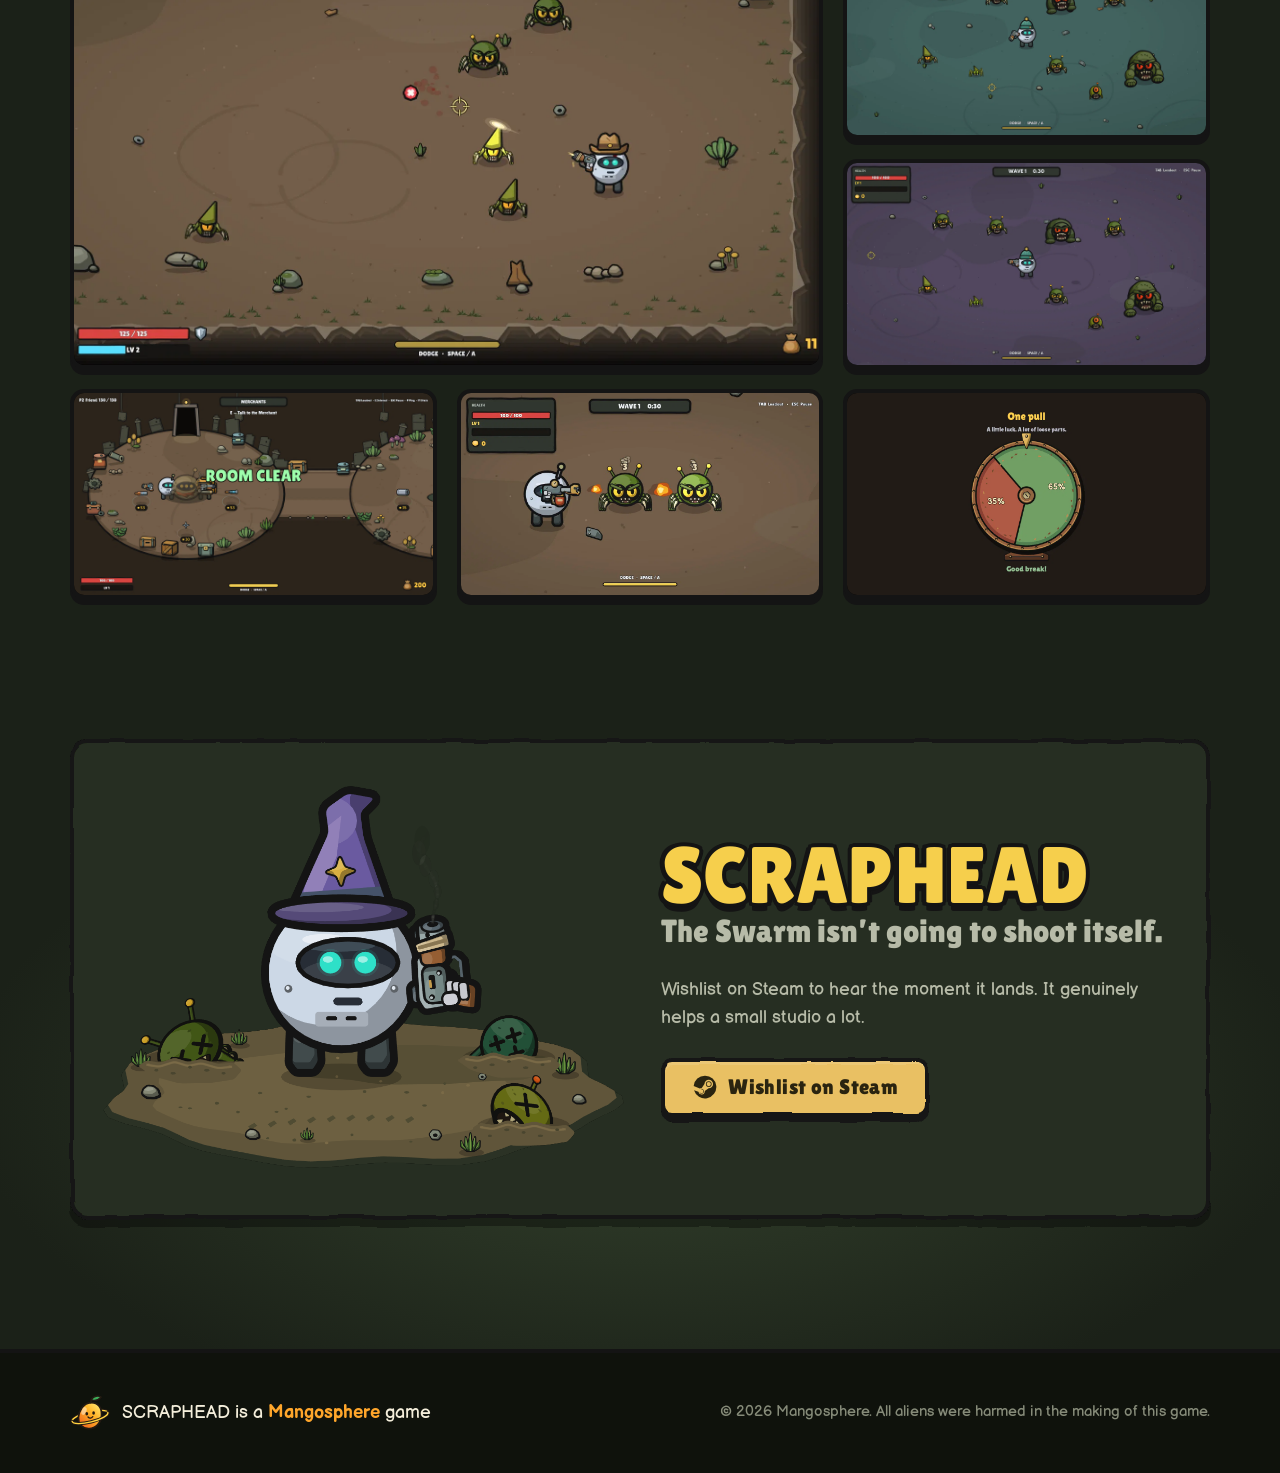
==== commit f6af8b70: "Keep bosses and bounty hunters secret; rewrite About as a UK indie studio Replace the boss showcase " ====
--- a/games/scraphead/index.html
+++ b/games/scraphead/index.html
@@ -4,7 +4,7 @@
   <meta charset="UTF-8" />
   <meta name="viewport" content="width=device-width, initial-scale=1" />
   <title>SCRAPHEAD · a Mangosphere game</title>
-  <meta name="description" content="SCRAPHEAD is a roguelike looter-shooter. Build a scrap robot, blast the alien Swarm, loot 30 weapons and 47 trinkets, topple five bosses and save the planet. Coming to Steam." />
+  <meta name="description" content="SCRAPHEAD is a roguelike looter-shooter. Build a scrap robot, blast the alien Swarm, loot 30 weapons and 47 trinkets, topple towering bosses and save the planet. Coming to Steam." />
   <meta name="theme-color" content="#1d2419" />
   <meta property="og:title" content="SCRAPHEAD · a Mangosphere game" />
   <meta property="og:description" content="Kill aliens. Grab loot. Save the planet from the Swarm. A roguelike looter-shooter coming to Steam." />
@@ -124,7 +124,7 @@
       <article class="pillar ink reveal">
         <div class="pillar-icon"><svg aria-hidden="true"><use href="#i-boss"/></svg></div>
         <h3>Topple the big ones</h3>
-        <p>Elites, robot bounty hunters and five towering bosses stand between you and a saved planet. They do not want to be toppled.</p>
+        <p>Elites, bounty hunters and towering bosses stand between you and a saved planet. Who, or what, they are is classified.</p>
       </article>
     </div>
 
@@ -139,8 +139,8 @@
       <li class="reveal"><b data-count="3">3</b><span>chassis</span></li>
       <li class="reveal"><b data-count="30">30</b><span>weapons</span></li>
       <li class="reveal"><b data-count="47">47</b><span>trinkets</span></li>
-      <li class="reveal"><b data-count="5">5</b><span>bosses</span></li>
-      <li class="reveal"><b data-count="4">4</b><span>bounty hunters</span></li>
+      <li class="reveal"><b class="secret">?</b><span>bosses</span></li>
+      <li class="reveal"><b class="secret">?</b><span>bounty hunters</span></li>
       <li class="reveal"><b data-count="8">8</b><span>very important hats</span></li>
     </ul>
   </div>
@@ -285,83 +285,114 @@
   </div>
 </section>
 
-<!-- ============ BOSSES ============ -->
+<!-- ============ BOSSES (kept secret on purpose) ============ -->
 <section class="bosses" id="bosses">
   <div class="rock-edge top" aria-hidden="true"></div>
   <div class="wrap">
     <header class="sec-head center reveal">
       <p class="kicker">Warning: large</p>
-      <h2 class="title">Big. Bad. Bosses.</h2>
-      <p class="lede">Every zone ends with something enormous. Here&rsquo;s one of them. The rest you&rsquo;ll have to meet for yourself.</p>
+      <h2 class="title">Something big is waiting.</h2>
+      <p class="lede">Every zone ends with a boss. What they are is top secret. You&rsquo;ll find out the hard way.</p>
     </header>
 
-    <div class="boss-show reveal">
-      <div class="hazard" aria-hidden="true"></div>
-      <div class="boss-stage">
-        <div class="boss-glow" aria-hidden="true"></div>
-        <button class="boss-hit" id="boss-hit" type="button" aria-label="Shoot the Oxide Baron">
-          <img src="img/bosses/oxide-baron-cut.webp" width="574" height="529" alt="The Oxide Baron: an iron and brass machine with one huge yellow eye, a cannon on each arm and green tentacles underneath" />
-        </button>
-      </div>
-      <div class="boss-info">
-        <p class="boss-tag">Boss</p>
-        <h3 class="boss-title">Oxide Baron</h3>
-        <div class="boss-bar" aria-hidden="true"><span id="boss-hp"></span></div>
-        <p class="boss-desc">A rusting cyclops with a cannon on each arm, a magnet where its manners should be, and one very large eye on you.</p>
-        <ul class="boss-moves" aria-label="Attacks">
-          <li>Cannon barrage</li><li>Magnetic pull</li><li>Rotating cannons</li><li>Mine ring</li>
-        </ul>
-        <p class="boss-hint">Go on. Give it a click.</p>
-      </div>
-      <div class="hazard bottom" aria-hidden="true"></div>
-    </div>
-
-    <p class="lurk-title reveal">&hellip;and four more lurking in the dark.</p>
-    <div class="lurkers">
-        <div class="lurker reveal" aria-label="An unrevealed boss"><img src="img/bosses/secret-1.webp" alt="" loading="lazy" /><span>???</span></div>
-        <div class="lurker reveal" aria-label="An unrevealed boss"><img src="img/bosses/secret-2.webp" alt="" loading="lazy" /><span>???</span></div>
-        <div class="lurker reveal" aria-label="An unrevealed boss"><img src="img/bosses/secret-3.webp" alt="" loading="lazy" /><span>???</span></div>
-        <div class="lurker reveal" aria-label="An unrevealed boss"><img src="img/bosses/secret-4.webp" alt="" loading="lazy" /><span>???</span></div>
-    </div>
-    <p class="note reveal">Beaten one? Rematch it from the Codex and practise its attacks.</p>
-  </div>
-</section>
-
-<!-- ============ BOUNTY HUNTERS ============ -->
+    <div class="lair reveal" id="lair">
+      <div class="boss-hud" aria-hidden="true">
+        <span class="boss-hud-tag">Boss</span>
+        <span class="boss-hud-name">? ? ?</span>
+        <span class="boss-hud-bar"><i></i></span>
+      </div>
+
+      <button class="beast" id="beast" type="button" aria-label="Poke the shadow. If you dare.">
+        <svg viewBox="0 0 1000 620" aria-hidden="true">
+          <defs>
+            <linearGradient id="beast-fill" x1="0" y1="0" x2="0" y2="1">
+              <stop offset="0" stop-color="#0d0e0c" />
+              <stop offset=".8" stop-color="#0a0b09" />
+              <stop offset="1" stop-color="#0a0b09" stop-opacity="0" />
+            </linearGradient>
+            <filter id="glow" x="-100%" y="-100%" width="300%" height="300%">
+              <feGaussianBlur stdDeviation="7" result="b" />
+              <feMerge><feMergeNode in="b" /><feMergeNode in="b" /><feMergeNode in="SourceGraphic" /></feMerge>
+            </filter>
+          </defs>
+          <g class="beast-body">
+            <g fill="url(#beast-fill)" stroke="#6a563a" stroke-opacity=".45" stroke-width="3" stroke-linejoin="round">
+              <path d="M450 92 C410 56 368 22 322 0 C338 32 366 74 424 122 Z" />
+              <path d="M550 92 C590 56 632 22 678 0 C662 32 634 74 576 122 Z" />
+              <path d="M262 292 L226 214 L306 266 Z M326 230 L304 156 L356 214 Z M740 292 L774 214 L694 266 Z M674 230 L696 156 L644 214 Z" />
+              <path d="M0 640 L0 520 C40 470 92 432 150 420 C190 360 232 302 290 272 C322 212 360 172 400 152 C404 122 420 96 446 80 C480 60 520 60 554 80 C580 96 596 122 600 152 C640 172 678 212 710 272 C768 302 810 360 850 420 C908 432 960 470 1000 520 L1000 640 Z" />
+              <path d="M96 470 C70 500 62 540 78 580 C84 552 96 526 118 506 Z M168 452 C150 488 150 530 172 566 C172 536 180 510 196 490 Z M904 470 C930 500 938 540 922 580 C916 552 904 526 882 506 Z M832 452 C850 488 850 530 828 566 C828 536 820 510 804 490 Z" />
+            </g>
+            <path class="beast-maw" d="M430 206 L446 223 L460 208 L474 226 L488 209 L500 227 L512 209 L526 226 L540 208 L554 223 L570 206 Q500 252 430 206 Z" fill="#ff7a3c" filter="url(#glow)" />
+            <g class="beast-eyes" filter="url(#glow)">
+              <g class="beast-eye"><ellipse cx="462" cy="160" rx="21" ry="11" transform="rotate(18 462 160)" fill="#ffd54a" /><rect x="455" y="152" width="6" height="18" rx="3" transform="rotate(18 462 160)" fill="#1a1204" /></g>
+              <g class="beast-eye"><ellipse cx="538" cy="160" rx="21" ry="11" transform="rotate(-18 538 160)" fill="#ffd54a" /><rect x="531" y="152" width="6" height="18" rx="3" transform="rotate(-18 538 160)" fill="#1a1204" /></g>
+              <g class="beast-eye small"><circle cx="482" cy="124" r="6.5" fill="#ffd54a" /><circle cx="480" cy="126" r="2.4" fill="#1a1204" /></g>
+              <g class="beast-eye small"><circle cx="518" cy="124" r="6.5" fill="#ffd54a" /><circle cx="516" cy="126" r="2.4" fill="#1a1204" /></g>
+              <g class="beast-eye small"><circle cx="500" cy="104" r="5" fill="#ffd54a" /><circle cx="499" cy="106" r="2" fill="#1a1204" /></g>
+            </g>
+          </g>
+        </svg>
+      </button>
+
+      <div class="motes" aria-hidden="true"><i></i><i></i><i></i><i></i><i></i><i></i><i></i><i></i></div>
+      <div class="fog" aria-hidden="true"></div>
+
+      <div class="lair-hero">
+        <img src="img/robot/tableau-gasp.webp" width="1015" height="670" loading="lazy" alt="The Scraphead robot, smoking pistol in hand, staring up in shock at an enormous shadowy beast with glowing eyes" />
+        <span class="gasp" aria-hidden="true">!</span>
+      </div>
+    </div>
+    <p class="note reveal">No names. No spoilers. Just bring a bigger gun.</p>
+  </div>
+</section>
+
+<!-- ============ BOUNTY HUNTERS (also secret) ============ -->
 <section class="bounties" id="bounties">
   <button class="alien peek-bounty" type="button" aria-label="Zap an alien"><img src="img/aliens/alien-charger.webp" alt="" loading="lazy" /></button>
-  <div class="wrap">
-    <header class="sec-head center reveal">
+  <div class="wrap bounty-grid">
+    <div class="bounty-copy reveal">
       <p class="kicker">Keep your head down</p>
       <h2 class="title">Wanted: <span class="you">you</span>.</h2>
-      <p class="lede">Robot gunslingers roam the route with a price on your head. Beat one in a duel and claim their signature weapon.</p>
-    </header>
-
-    <div class="posters">
-      <article class="poster reveal">
-        <p class="poster-head">Wanted</p>
-        <img class="poster-photo" src="img/hunters/brass-jack.webp" width="340" height="330" loading="lazy" alt="Brass Jack, a robot gunslinger in a brown cowboy hat with two revolvers" />
-        <h3>Brass Jack</h3>
-        <p class="poster-loot"><img src="img/weapons/weapon-smith_western.webp" alt="" /><span><b>Smith &amp; Western</b>Three heavy shots. One very persuasive argument.</span></p>
-      </article>
-      <article class="poster reveal">
-        <p class="poster-head">Wanted</p>
-        <img class="poster-photo" src="img/hunters/rattlescale.webp" width="340" height="330" loading="lazy" alt="Rattlescale, a lizard outlaw with a lasso and a glowing venom gun" />
-        <h3>Rattlescale</h3>
-        <p class="poster-loot"><img src="img/weapons/weapon-venom_revolver.webp" alt="" /><span><b>Sidewinder</b>Five seconds of venom in every shot.</span></p>
-      </article>
-      <article class="poster reveal">
-        <p class="poster-head">Wanted</p>
-        <img class="poster-photo" src="img/hunters/bug-eyes.webp" width="340" height="330" loading="lazy" alt="Bug Eyes, an insect outlaw with a claw arm, a shotgun and two little drones" />
-        <h3>Bug Eyes</h3>
-        <p class="poster-loot"><img src="img/weapons/weapon-bug_eyes_shotgun.webp" alt="" /><span><b>Bug Eyes&rsquo; Buckshot</b>A short barrel. A heavy wall of buckshot.</span></p>
-      </article>
-      <article class="poster reveal">
-        <p class="poster-head">Wanted</p>
-        <img class="poster-photo" src="img/hunters/griller.webp" width="340" height="330" loading="lazy" alt="Griller, a gas-masked robot with a huge flamethrower" />
-        <h3>Griller</h3>
-        <p class="poster-loot"><img src="img/weapons/weapon-griller_flamethrower.webp" alt="" /><span><b>Griller&rsquo;s Furnace</b>An overfed furnace. Longer flames and a fiercer burn.</span></p>
-      </article>
+      <p class="lede">Someone&rsquo;s put a price on your head, and the route is crawling with robot gunslingers who&rsquo;d love to collect.</p>
+      <p class="lede">Who are they? That&rsquo;s classified. Win the showdown and their signature weapon is yours.</p>
+      <ul class="chips bounty-chips">
+        <li>Showdowns on the route</li>
+        <li>Signature weapons</li>
+        <li>Identities: unknown</li>
+      </ul>
+    </div>
+    <div class="bounty-art reveal">
+      <svg class="gunslinger" viewBox="0 0 360 440" aria-hidden="true">
+        <defs>
+          <filter id="eye-glow" x="-200%" y="-200%" width="500%" height="500%">
+            <feGaussianBlur stdDeviation="4" result="b" />
+            <feMerge><feMergeNode in="b" /><feMergeNode in="SourceGraphic" /></feMerge>
+          </filter>
+        </defs>
+        <g fill="#0c0a08" stroke="#6a563a" stroke-opacity=".5" stroke-width="2.5" stroke-linejoin="round">
+          <path d="M105 360 L100 426 Q118 434 136 426 L140 362 Z M166 362 L170 426 Q188 434 206 426 L202 360 Z" />
+          <path d="M72 200 Q150 180 232 200 L282 356 Q150 386 20 356 Z" />
+          <path d="M220 222 C250 226 276 232 298 228 L302 250 C276 256 246 252 214 244 Z" />
+          <path d="M290 212 L352 212 L352 227 L320 227 L317 238 L302 254 L290 246 L296 230 Z" />
+          <ellipse cx="150" cy="166" rx="52" ry="44" />
+          <path d="M88 132 C90 80 112 52 150 58 C172 46 206 60 214 130 Z" />
+          <path d="M26 132 Q150 98 284 124 Q298 136 280 144 Q150 126 38 148 Q18 144 26 132 Z" />
+        </g>
+        <g class="slinger-eyes" filter="url(#eye-glow)">
+          <circle cx="134" cy="170" r="5.5" fill="#ffb347" />
+          <circle cx="168" cy="170" r="5.5" fill="#ffb347" />
+        </g>
+      </svg>
+      <button class="poster poster-you" id="poster" type="button" aria-label="Your own wanted poster. Go on, shoot it.">
+        <span class="poster-head">Wanted</span>
+        <span class="mug"><img src="img/robot/mugshot.webp" alt="" loading="lazy" /></span>
+        <span class="poster-name">The Scraphead</span>
+        <span class="poster-crime">For crimes against the Swarm</span>
+        <span class="poster-reward">Reward <b>a LOT of scrap</b></span>
+        <span class="hole" style="left:16%; top:24%"></span>
+        <span class="hole" style="left:82%; top:70%"></span>
+      </button>
     </div>
   </div>
 </section>
@@ -417,8 +448,8 @@
     <div class="shots" id="shots">
       <button type="button" class="shot big reveal"><img src="img/shots/wave-fight.webp" loading="lazy" alt="Wave 2: the cowboy-hatted robot fighting cone-headed aliens in a dirt arena" /></button>
       <button type="button" class="shot reveal"><img src="img/shots/zone-coolant.webp" loading="lazy" alt="A wave in the teal coolant zone, fighting spiders and hulking green brutes" /></button>
-      <button type="button" class="shot reveal"><img src="img/shots/bounty-duel.webp" loading="lazy" alt="A bounty hunter duel" /></button>
-      <button type="button" class="shot reveal"><img src="img/shots/baron-fight.webp" loading="lazy" alt="Fighting the Oxide Baron boss" /></button>
+      <button type="button" class="shot reveal"><img src="img/shots/zone-spore.webp" loading="lazy" alt="A wave in the purple spore zone" /></button>
+      <button type="button" class="shot reveal"><img src="img/shots/coop-shop.webp" loading="lazy" alt="Two players clearing a room and shopping with the merchants in co-op" /></button>
       <button type="button" class="shot reveal"><img src="img/shots/flames.webp" loading="lazy" alt="Flamethrower chaos in the arena" /></button>
       <button type="button" class="shot reveal"><img src="img/shots/luck-wheel.webp" loading="lazy" alt="The luck wheel from an Unknown node, landed on a good break" /></button>
     </div>
--- a/games/scraphead/scraphead.css
+++ b/games/scraphead/scraphead.css
@@ -289,6 +289,7 @@
   display: block; font-family: var(--display); font-weight: 400; font-size: clamp(2.6rem, 5vw, 3.6rem); line-height: 1;
   color: var(--gold); text-shadow: var(--outline), 0 .09em 0 var(--ink);
 }
+.counters b.secret { color: var(--down); }
 .counters span { display: block; margin-top: 8px; color: var(--muted); font-family: var(--display); font-size: 1.02rem; }
 
 /* ---------- Route map ---------- */
@@ -439,108 +440,109 @@
 .merge-copy { flex-basis: 100%; text-align: center; margin: .5em 0 0; color: var(--muted); }
 .merge-copy b { color: var(--cream); font-family: var(--display); font-weight: 400; }
 
-/* ---------- Bosses ---------- */
+/* ---------- Bosses: a secret, so just a shadow ---------- */
 .bosses { background: var(--bg-deep); }
-.boss-show {
-  position: relative; overflow: hidden;
-  display: grid; grid-template-columns: 1.1fr 1fr; align-items: center; gap: 30px;
-  padding: 64px 52px;
-  background: radial-gradient(ellipse 55% 75% at 28% 55%, #6b4b2b 0%, #3b2d21 45%, #1d1913 100%);
+.lair {
+  position: relative; isolation: isolate; overflow: hidden;
+  aspect-ratio: 16 / 9;
+  background: radial-gradient(ellipse 60% 58% at 50% 36%, #57462f 0%, #2e261c 45%, #13100c 86%);
   border: 4px solid var(--ink); border-radius: 22px;
-  box-shadow: 0 10px 0 var(--ink), 0 40px 80px rgba(0, 0, 0, .45);
-}
-.hazard {
-  position: absolute; inset: 0 0 auto 0; height: 20px;
-  background: repeating-linear-gradient(-45deg, var(--gold) 0 18px, var(--ink) 18px 36px);
-  border-bottom: 4px solid var(--ink);
-}
-.hazard.bottom { inset: auto 0 0 0; border-bottom: 0; border-top: 4px solid var(--ink); }
-.boss-stage { position: relative; display: grid; place-items: center; animation: boss-hover 4.5s ease-in-out infinite; }
-.boss-stage::after {
-  content: ""; position: absolute; bottom: -2%; width: 62%; height: 30px; border-radius: 50%;
-  background: rgba(0, 0, 0, .38); z-index: 0;
-}
-.boss-glow {
-  position: absolute; width: 86%; aspect-ratio: 1; border-radius: 50%;
-  background: radial-gradient(circle, rgba(255, 200, 70, .34), transparent 64%);
-  animation: glow-pulse 3s ease-in-out infinite;
-}
-@keyframes boss-hover { 50% { transform: translateY(-12px); } }
-@keyframes glow-pulse { 50% { transform: scale(1.1); opacity: .7; } }
-.boss-hit { position: relative; z-index: 1; padding: 0; border: 0; background: none; border-radius: 30px; }
-.boss-hit img {
-  display: block; width: 100%; max-width: 520px; height: auto;
-  filter: drop-shadow(0 22px 18px rgba(0, 0, 0, .5));
-  transition: filter .08s;
-}
-.boss-hit.hit { animation: boss-shake .22s; }
-.boss-hit.hit img { filter: drop-shadow(0 22px 18px rgba(0, 0, 0, .5)) brightness(1.9) saturate(.3); }
-.boss-hit.down img { animation: boss-down 1s cubic-bezier(.5, 0, .8, .4) forwards; }
-.boss-hit.back img { animation: alien-in .6s cubic-bezier(.3, 1.5, .5, 1) both; }
-@keyframes boss-shake {
-  0%, 100% { transform: none; } 25% { transform: translate(-7px, 3px) rotate(-2deg); } 60% { transform: translate(6px, -2px) rotate(2deg); }
-}
-@keyframes boss-down {
-  20% { transform: scale(1.06, .92); filter: brightness(2) saturate(0); }
-  100% { transform: translateY(50px) rotate(12deg) scale(.8); opacity: 0; filter: grayscale(1); }
-}
-.boss-tag {
-  display: inline-block; margin: 0;
-  padding: 5px 14px; background: var(--ink); color: #eba65c; border-radius: 999px;
-  font-family: var(--display); font-size: .92rem; letter-spacing: .22em; text-transform: uppercase;
-}
-.boss-title {
-  font-family: var(--display); font-weight: 400; text-transform: uppercase;
-  font-size: clamp(2.8rem, 6vw, 4.8rem); line-height: .95; color: #eba65c;
-  margin: .2em 0 .35em; text-shadow: var(--outline), 0 .1em 0 var(--ink);
-}
-.boss-bar {
-  height: 28px; margin-bottom: 22px; overflow: hidden;
-  background: #2b1f17; border: 4px solid var(--ink); border-radius: 10px; box-shadow: 0 4px 0 var(--ink);
-}
-.boss-bar span { display: block; width: 100%; height: 100%; background: linear-gradient(#f6ac62, #d9722c); box-shadow: inset 0 4px 0 rgba(255, 255, 255, .25); transition: width .25s ease; }
-.boss-desc { color: #e6dfcb; font-size: 1.12rem; margin: 0 0 18px; }
-.boss-moves { list-style: none; display: flex; flex-wrap: wrap; gap: 8px; padding: 0; margin: 0 0 20px; }
-.boss-moves li {
-  font-family: var(--display); font-size: .98rem;
-  padding: 5px 12px; color: var(--cream);
-  background: rgba(0, 0, 0, .35); border: 3px solid var(--ink); border-radius: 10px;
-}
-.boss-hint { font-family: var(--display); color: var(--gold); margin: 0; opacity: .9; }
-
-.lurk-title { text-align: center; font-family: var(--display); font-size: clamp(1.6rem, 3vw, 2.3rem); margin: 70px 0 28px; }
-.lurkers { display: grid; grid-template-columns: repeat(4, 1fr); gap: 22px; }
-.lurker {
-  --glow: rgba(243, 106, 92, .5);
-  position: relative; overflow: hidden; aspect-ratio: 1 / 1.08;
-  display: grid; place-items: center;
-  background: radial-gradient(circle at 50% 58%, #2c2420 0%, #17130f 62%, #0f0c0a 100%);
-  border: 4px solid var(--ink); border-radius: 18px; box-shadow: 0 8px 0 var(--ink);
-}
-.lurker:nth-child(1) { --glow: rgba(160, 220, 100, .5); }
-.lurker:nth-child(2) { --glow: rgba(140, 225, 245, .55); }
-.lurker:nth-child(3) { --glow: rgba(190, 150, 230, .5); }
-.lurker:nth-child(4) { --glow: rgba(255, 150, 60, .55); }
-.lurker img { width: 74%; height: 62%; object-fit: contain; margin-bottom: 16%; filter: drop-shadow(0 0 10px var(--glow)) drop-shadow(0 0 26px var(--glow)); }
-.lurker:hover img { animation: boss-shake .35s; }
-.lurker span { position: absolute; bottom: 12px; font-family: var(--display); font-size: 2rem; letter-spacing: .12em; color: #6f7266; }
-.lurker::after {
-  content: "Classified"; position: absolute; top: 18px; right: -40px; transform: rotate(35deg);
-  padding: 4px 44px; background: var(--down); color: #1b0f0d;
-  border-block: 3px solid var(--ink);
-  font-family: var(--display); font-size: .78rem; letter-spacing: .16em; text-transform: uppercase;
-}
-
-/* ---------- Bounty posters ---------- */
-.bounties { background: radial-gradient(ellipse 80% 70% at 50% 0%, #3b3022, #221c15 75%); }
+  box-shadow: 0 10px 0 var(--ink), 0 40px 80px rgba(0, 0, 0, .5);
+}
+.lair.rumble { animation: rumble .5s linear; }
+@keyframes rumble {
+  10%, 50%, 90% { transform: translate(-4px, 2px); }
+  30%, 70% { transform: translate(4px, -2px); }
+}
+.lair::after {
+  content: ""; position: absolute; left: -6%; bottom: -12%; width: 56%; height: 74%; z-index: 3; pointer-events: none;
+  background: radial-gradient(ellipse at 45% 70%, rgba(255, 226, 160, .2), transparent 64%);
+}
+.boss-hud {
+  position: absolute; top: 20px; left: 50%; z-index: 5; width: min(440px, 72%);
+  transform: translateX(-50%); text-align: center;
+}
+.boss-hud-tag { display: block; font-family: var(--display); font-size: .82rem; letter-spacing: .28em; text-transform: uppercase; color: #eba65c; text-shadow: var(--outline); }
+.boss-hud-name { display: block; font-family: var(--display); font-size: clamp(1.3rem, 2.4vw, 1.8rem); letter-spacing: .3em; color: var(--cream); text-shadow: var(--outline); margin: 2px 0 6px; }
+.boss-hud-bar { display: block; height: 16px; background: #2b1f17; border: 4px solid var(--ink); border-radius: 8px; overflow: hidden; }
+.boss-hud-bar i { display: block; height: 100%; background: linear-gradient(#f6ac62, #d9722c); box-shadow: inset 0 3px 0 rgba(255, 255, 255, .25); }
+
+.beast {
+  position: absolute; left: 50%; top: 9%; z-index: 1; width: 92%;
+  padding: 0; border: 0; background: none;
+  transform: translateX(-50%);
+}
+.beast svg { display: block; width: 100%; height: auto; overflow: visible; }
+.beast-body { transform-box: fill-box; transform-origin: 50% 100%; animation: breathe 5s ease-in-out infinite; }
+@keyframes breathe { 50% { transform: scale(1.012, 1.028); } }
+.beast-eye { transform-box: fill-box; transform-origin: center; animation: beast-blink 6.5s infinite; }
+.beast-eye.small { animation-duration: 4.8s; animation-delay: -2s; }
+.beast-eye:nth-child(2) { animation-delay: .06s; }
+@keyframes beast-blink { 0%, 90%, 100% { transform: scaleY(1); } 93% { transform: scaleY(.08); } }
+.beast-maw { opacity: .45; transition: opacity .25s; }
+.beast.angry .beast-maw { opacity: .95; }
+.beast.angry .beast-eye { animation: none; transform: scaleY(.45); }
+.beast.angry .beast-eye ellipse, .beast.angry .beast-eye circle:first-child { fill: #ff5a3c; }
+
+.fog {
+  position: absolute; inset: auto 0 0 0; height: 46%; z-index: 2; pointer-events: none;
+  background: linear-gradient(transparent, rgba(19, 16, 12, .88) 58%, #13100c);
+}
+.motes { position: absolute; inset: 0; z-index: 2; pointer-events: none; }
+.motes i {
+  position: absolute; bottom: -10px; width: 5px; height: 5px; border-radius: 50%;
+  background: rgba(255, 220, 150, .55); box-shadow: 0 0 8px rgba(255, 210, 130, .6);
+  animation: mote 9s linear infinite;
+}
+.motes i:nth-child(1) { left: 12%; animation-delay: -1s; }
+.motes i:nth-child(2) { left: 26%; animation-delay: -4s; animation-duration: 11s; }
+.motes i:nth-child(3) { left: 38%; animation-delay: -7s; }
+.motes i:nth-child(4) { left: 52%; animation-delay: -2.5s; animation-duration: 12s; }
+.motes i:nth-child(5) { left: 63%; animation-delay: -6s; }
+.motes i:nth-child(6) { left: 74%; animation-delay: -3s; animation-duration: 10s; }
+.motes i:nth-child(7) { left: 85%; animation-delay: -8s; }
+.motes i:nth-child(8) { left: 93%; animation-delay: -5s; animation-duration: 13s; }
+@keyframes mote {
+  0% { transform: translate(0, 0); opacity: 0; }
+  15% { opacity: 1; }
+  100% { transform: translate(30px, -560px); opacity: 0; }
+}
+.lair-hero { position: absolute; left: 3%; bottom: -3%; z-index: 4; width: 42%; }
+.lair-hero img { display: block; width: 100%; height: auto; filter: drop-shadow(0 20px 20px rgba(0, 0, 0, .5)); }
+.gasp {
+  position: absolute; left: 47%; top: -9%;
+  font-family: var(--display); font-size: clamp(2.2rem, 4.4vw, 3.6rem); line-height: 1; color: var(--gold);
+  text-shadow: var(--outline), 0 .08em 0 var(--ink);
+  transform-origin: 50% 100%;
+}
+.js .lair .gasp { transform: scale(0); }
+.js .lair.in .gasp { animation: gasp .6s .7s cubic-bezier(.3, 1.8, .5, 1) forwards, gasp-wobble 2.4s 1.4s ease-in-out infinite; }
+@keyframes gasp { to { transform: scale(1) rotate(8deg); } }
+@keyframes gasp-wobble { 0%, 100% { transform: scale(1) rotate(8deg); } 50% { transform: scale(1.08) rotate(-4deg); } }
+
+/* ---------- Bounties: also a secret ---------- */
+.bounties { background: radial-gradient(ellipse 80% 70% at 50% 0%, #3b3022, #221c15 75%); overflow: hidden; }
 .you { color: var(--down); }
-.posters { display: grid; grid-template-columns: repeat(4, 1fr); gap: 28px; align-items: start; padding-top: 10px; }
+.bounty-grid { display: grid; grid-template-columns: 1fr 1fr; gap: 40px; align-items: center; }
+.bounty-copy .lede + .lede { margin-top: 14px; }
+.bounty-chips { margin-top: 26px; }
+.bounty-art { position: relative; display: grid; place-items: center; min-height: 540px; }
+.gunslinger {
+  position: absolute; right: -6%; bottom: 0; z-index: 0; width: 64%; height: auto;
+  filter: drop-shadow(0 0 22px rgba(255, 179, 71, .12));
+  animation: slinger 6s ease-in-out infinite;
+}
+@keyframes slinger { 50% { transform: translateX(-10px); } }
+.slinger-eyes { animation: beast-blink 5s infinite; transform-box: fill-box; transform-origin: center; }
+
 .poster {
-  --tilt: -2.2deg;
-  position: relative; isolation: isolate;
-  padding: 30px 18px 22px; text-align: center; color: #3b2b1a;
+  --tilt: -4deg;
+  position: relative; isolation: isolate; z-index: 1;
+  display: block; width: min(330px, 82%); margin-right: 26%;
+  padding: 32px 22px 24px; text-align: center; color: #3b2b1a;
+  font: inherit; background: none; border: 0;
   transform: rotate(var(--tilt));
-  filter: drop-shadow(0 12px 0 rgba(0, 0, 0, .35));
+  filter: drop-shadow(0 14px 0 rgba(0, 0, 0, .35));
   transition: transform .25s ease;
 }
 .poster::before {
@@ -551,25 +553,33 @@
   filter: url(#wobble);
 }
 .poster::after {
-  content: ""; position: absolute; top: 9px; left: 50%; width: 18px; height: 18px; margin-left: -9px;
+  content: ""; position: absolute; top: 10px; left: 50%; width: 18px; height: 18px; margin-left: -9px;
   border-radius: 50%; border: 3px solid var(--ink);
   background: radial-gradient(circle at 35% 35%, #d9d9d0, #6c6c62);
 }
-.poster:nth-child(2) { --tilt: 2.4deg; }
-.poster:nth-child(3) { --tilt: -1.2deg; }
-.poster:nth-child(4) { --tilt: 1.8deg; }
-.poster:hover { transform: rotate(0) translateY(-8px) scale(1.03); }
-.poster-head { font-family: var(--display); font-size: 2.5rem; line-height: 1; letter-spacing: .06em; text-transform: uppercase; color: #8a2f1b; margin: 4px 0 12px; }
-.poster-photo { display: block; width: 100%; height: auto; border: 4px solid #2a1f14; border-radius: 3px; filter: sepia(.18) contrast(1.05); }
-.poster h3 { font-family: var(--display); font-weight: 400; font-size: 1.75rem; margin: .45em 0 .35em; color: #2a1f14; }
-.poster-loot {
-  display: flex; flex-direction: column; align-items: center; gap: 2px; margin: 0; padding: 10px 12px 12px;
-  text-align: center; font-size: .92rem; line-height: 1.35;
-  background: rgba(90, 56, 20, .1); border: 2px dashed rgba(70, 45, 20, .45); border-radius: 8px;
-}
-.poster-loot img { width: 84px; height: 50px; object-fit: contain; flex: none; }
-.poster-loot::before { content: "Reward"; font-family: var(--display); font-size: .78rem; letter-spacing: .14em; text-transform: uppercase; color: #6b5234; }
-.poster-loot b { display: block; font-family: var(--display); font-weight: 400; font-size: 1.04rem; color: #8a2f1b; }
+.poster:hover { transform: rotate(-2deg) translateY(-6px); }
+.poster.shot { animation: poster-hit .3s; }
+@keyframes poster-hit { 30% { transform: rotate(-6deg) translateX(-6px); } 60% { transform: rotate(-3deg) translateX(4px); } }
+.poster > span { display: block; }
+.poster-head { font-family: var(--display); font-size: 2.7rem; line-height: 1; letter-spacing: .06em; text-transform: uppercase; color: #8a2f1b; margin: 4px 0 12px; }
+.mug {
+  padding: 16px 10px 0; border: 4px solid #2a1f14; border-radius: 3px;
+  background: repeating-linear-gradient(to bottom, #36332b 0 26px, #4a463b 26px 28px);
+}
+.mug img { display: block; width: 62%; height: auto; margin: 0 auto; filter: sepia(.2) contrast(1.05); }
+.poster-name { font-family: var(--display); font-size: 1.9rem; line-height: 1.1; color: #2a1f14; margin: .45em 0 .1em; }
+.poster-crime { font-size: .98rem; color: #5b4630; }
+.poster-reward {
+  margin-top: 14px; padding: 8px 10px;
+  border: 2px dashed rgba(70, 45, 20, .45); border-radius: 8px;
+  font-family: var(--display); font-size: .82rem; letter-spacing: .14em; text-transform: uppercase; color: #6b5234;
+}
+.poster-reward b { display: block; font-weight: 400; font-size: 1.3rem; letter-spacing: .02em; text-transform: none; color: #8a2f1b; }
+.poster .hole {
+  position: absolute; z-index: 2; width: 18px; height: 18px; margin: -9px 0 0 -9px; border-radius: 50%;
+  background: radial-gradient(circle, #0f0a06 0 38%, #4a3520 44% 58%, rgba(74, 53, 32, 0) 64%);
+  pointer-events: none;
+}
 
 /* ---------- Hat locker ---------- */
 .hats { background: var(--bg); }
@@ -691,11 +701,8 @@
   .counters { grid-template-columns: repeat(3, 1fr); row-gap: 34px; }
   .chassis-row { grid-template-columns: 1fr; max-width: 440px; margin: 0 auto; gap: 40px; }
   .chassis-tag { min-height: 0; }
-  .boss-show { grid-template-columns: 1fr; padding: 56px 26px 60px; text-align: center; }
-  .boss-hit img { max-width: 420px; margin: 0 auto; }
-  .boss-moves { justify-content: center; }
-  .lurkers { grid-template-columns: repeat(2, 1fr); }
-  .posters { grid-template-columns: repeat(2, 1fr); gap: 36px 28px; }
+  .bounty-grid { grid-template-columns: 1fr; }
+  .bounty-art { min-height: 500px; max-width: 560px; width: 100%; margin: 0 auto; }
   .hats-grid, .coop-grid { grid-template-columns: 1fr; }
   .hat-stage { max-width: 380px; margin: 0 auto; }
   .coop-art { max-width: 460px; width: 100%; margin: 0 auto; }
@@ -726,7 +733,13 @@
 @media (max-width: 520px) {
   .nav-back span, .scrap-hud { display: none; }
   .counters { grid-template-columns: repeat(2, 1fr); }
-  .posters { grid-template-columns: 1fr; max-width: 330px; margin: 0 auto; }
+  .lair { aspect-ratio: 4 / 5; }
+  .beast { width: 160%; top: 16%; }
+  .lair-hero { width: 86%; left: 2%; }
+  .boss-hud { width: 84%; }
+  .bounty-art { min-height: 440px; }
+  .poster { margin-right: 18%; width: 78%; }
+  .gunslinger { width: 70%; right: -14%; }
   .hat-grid { grid-template-columns: repeat(2, 1fr); }
   .merge { gap: 10px; }
   .merge-card { width: 104px; }
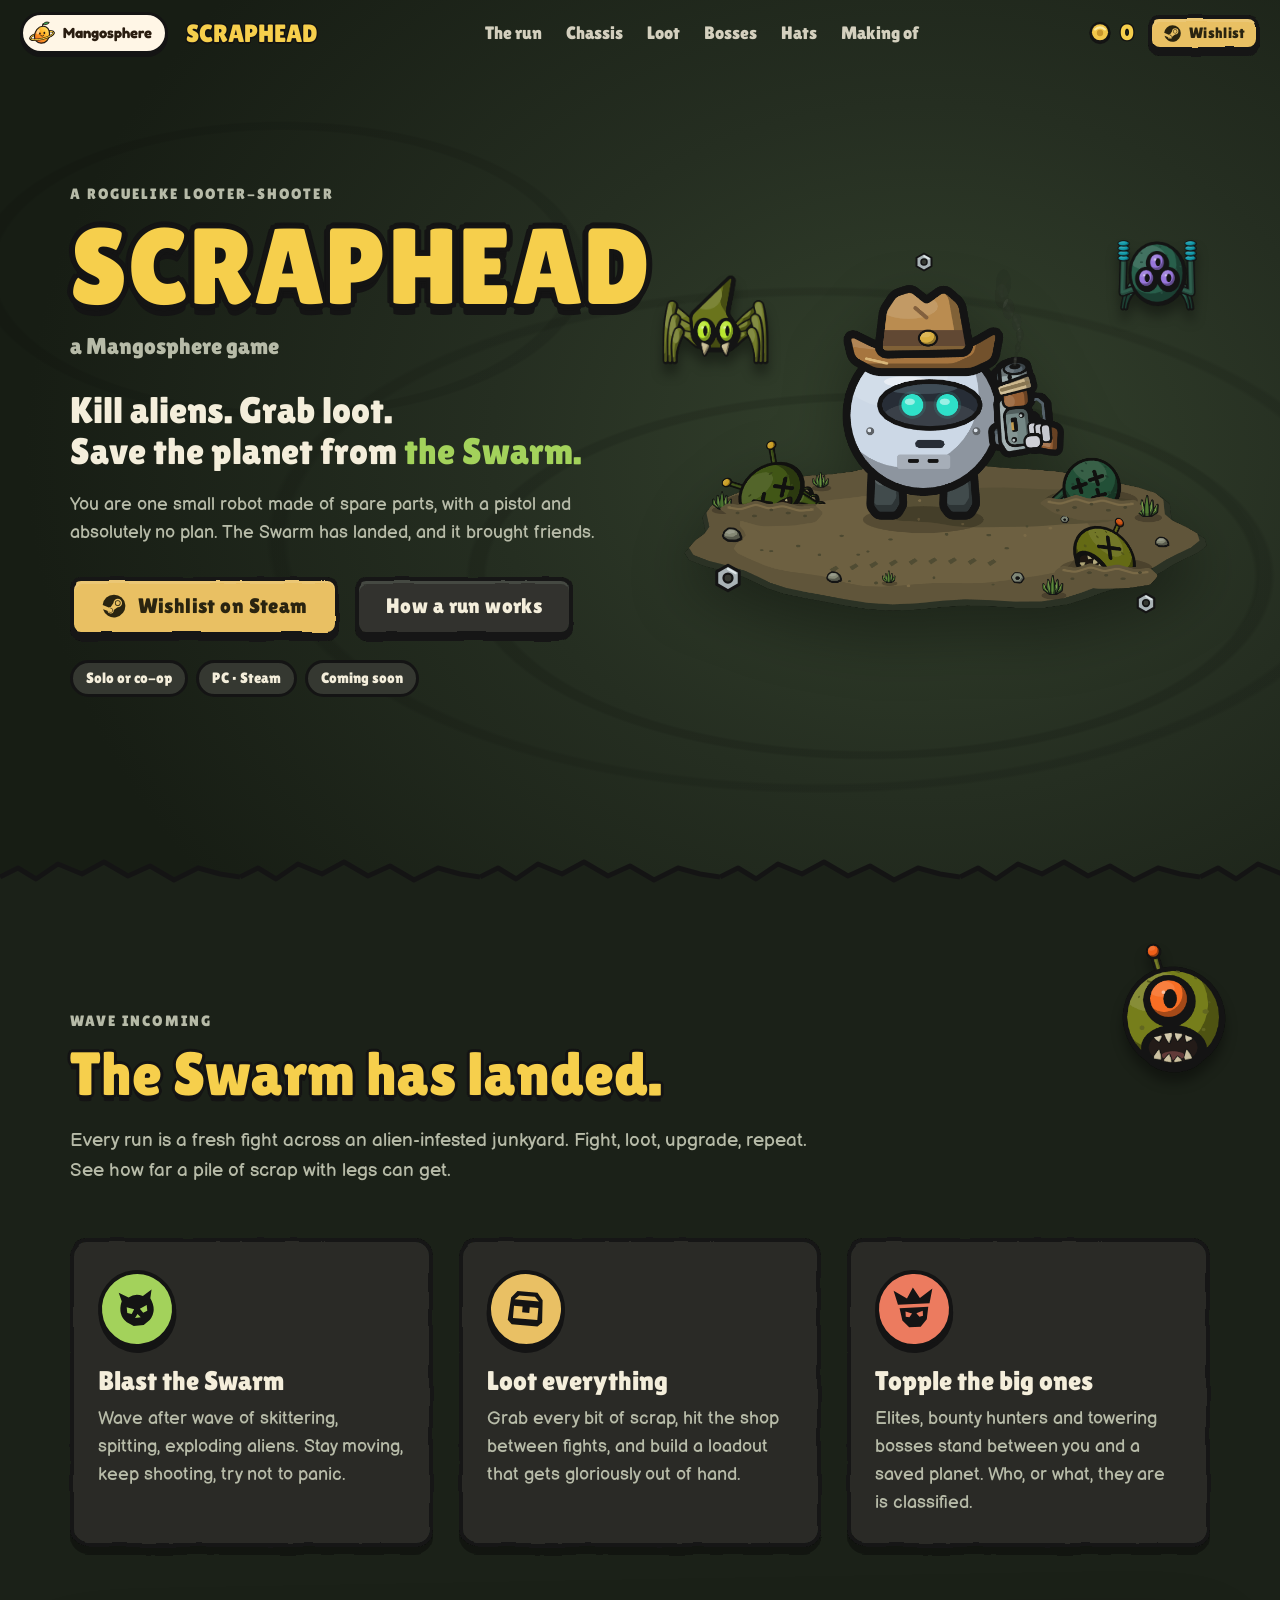
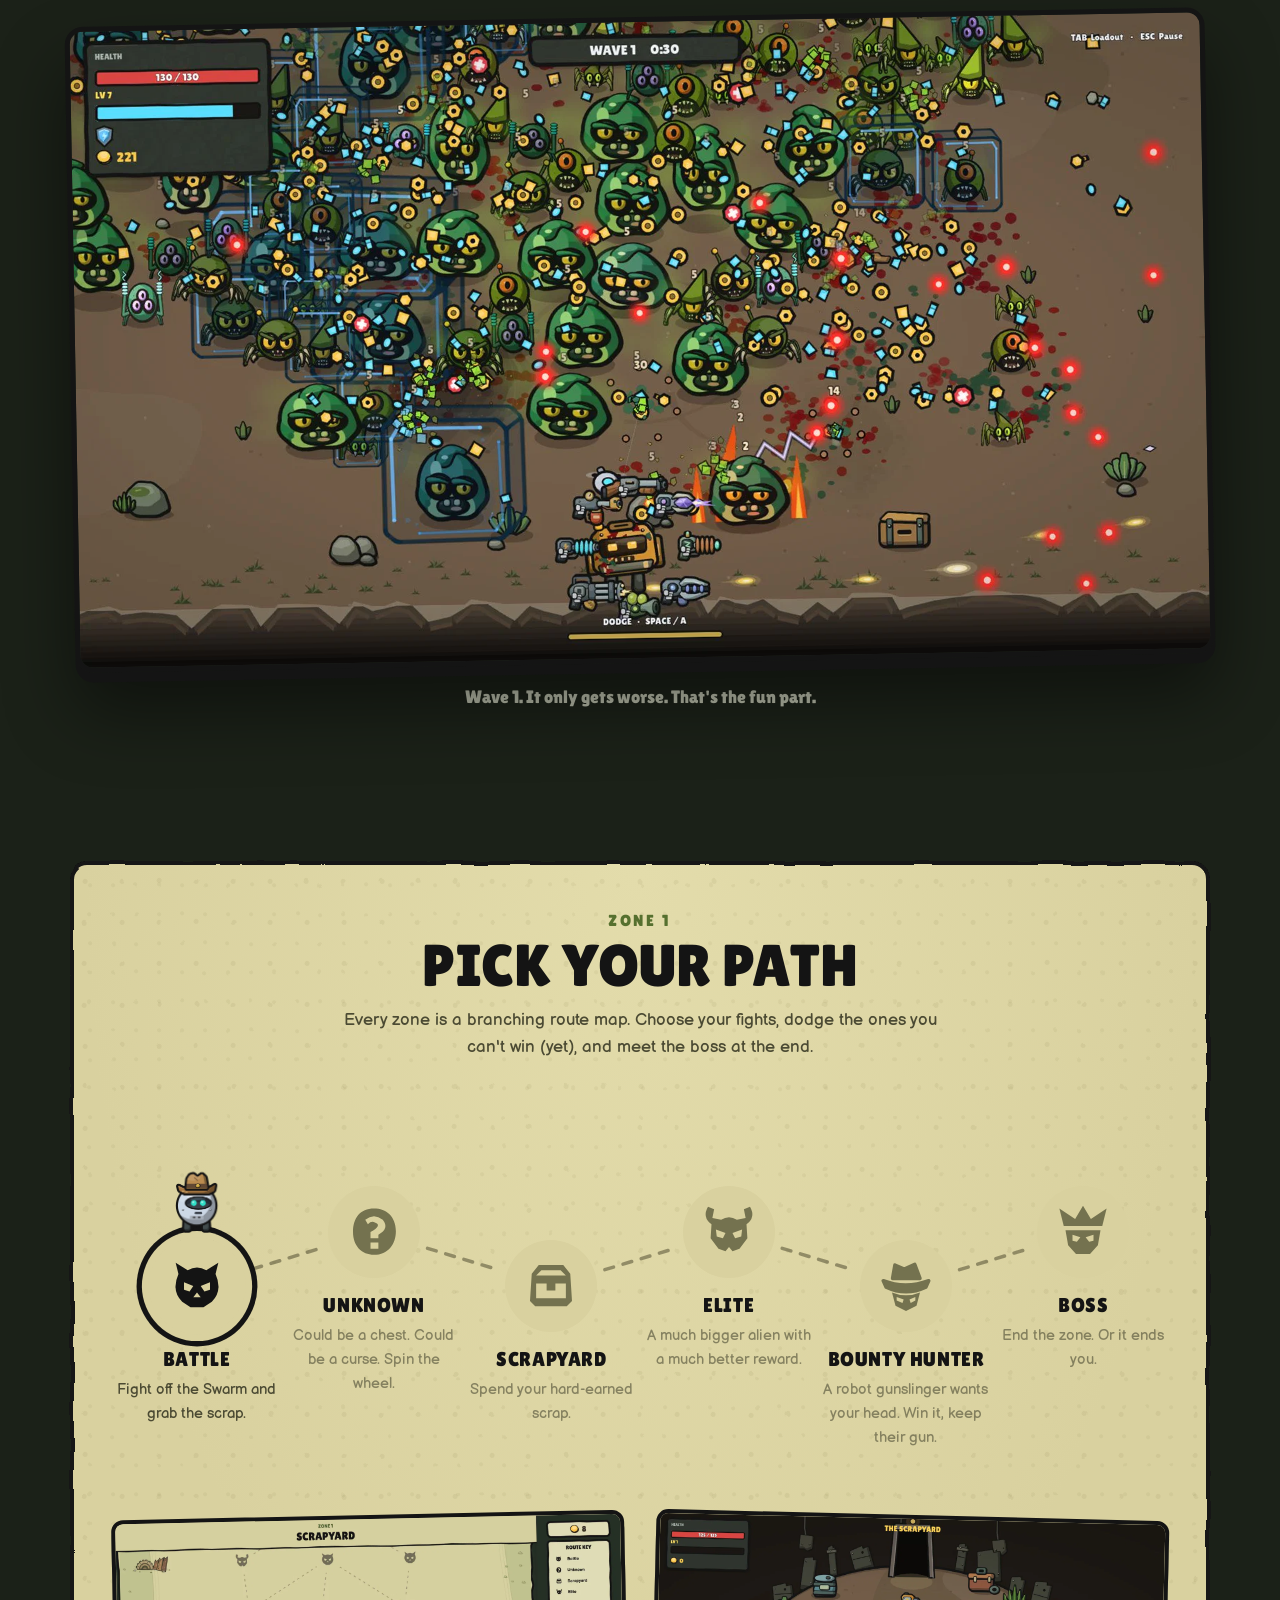
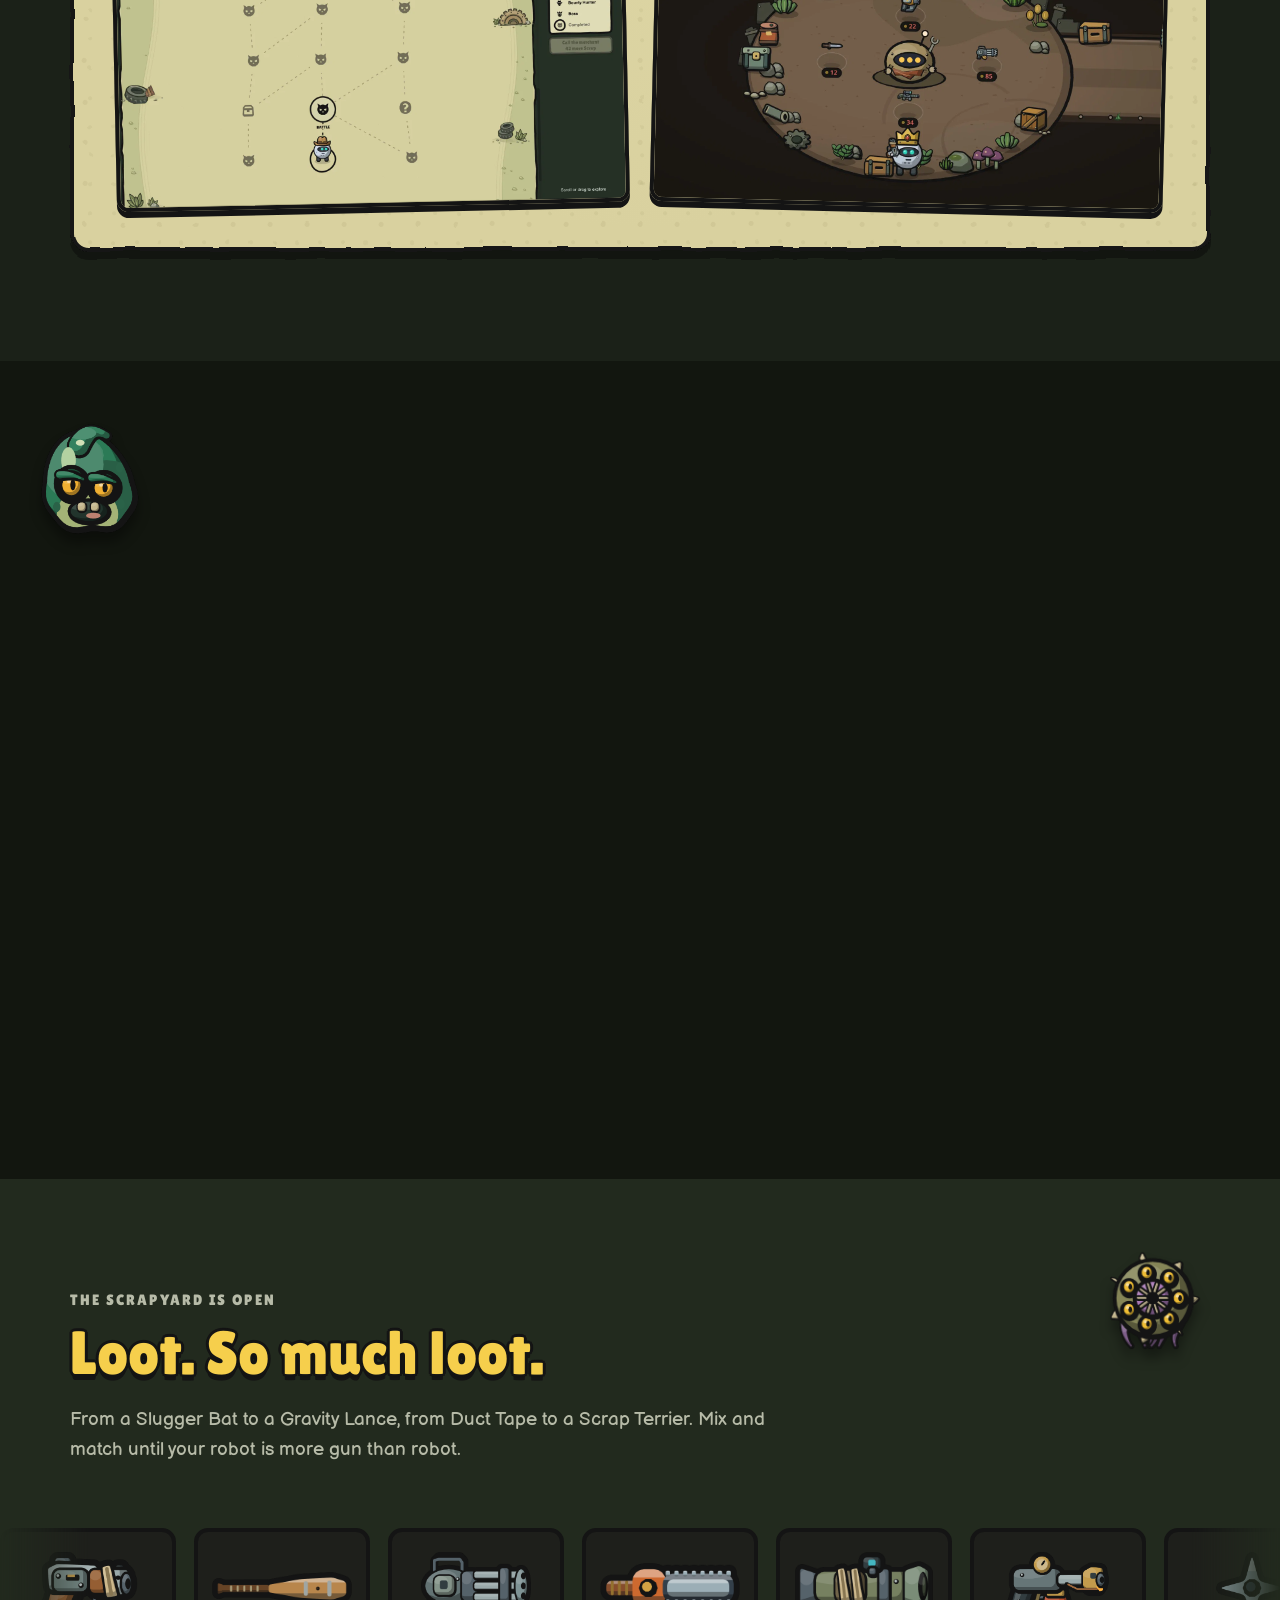
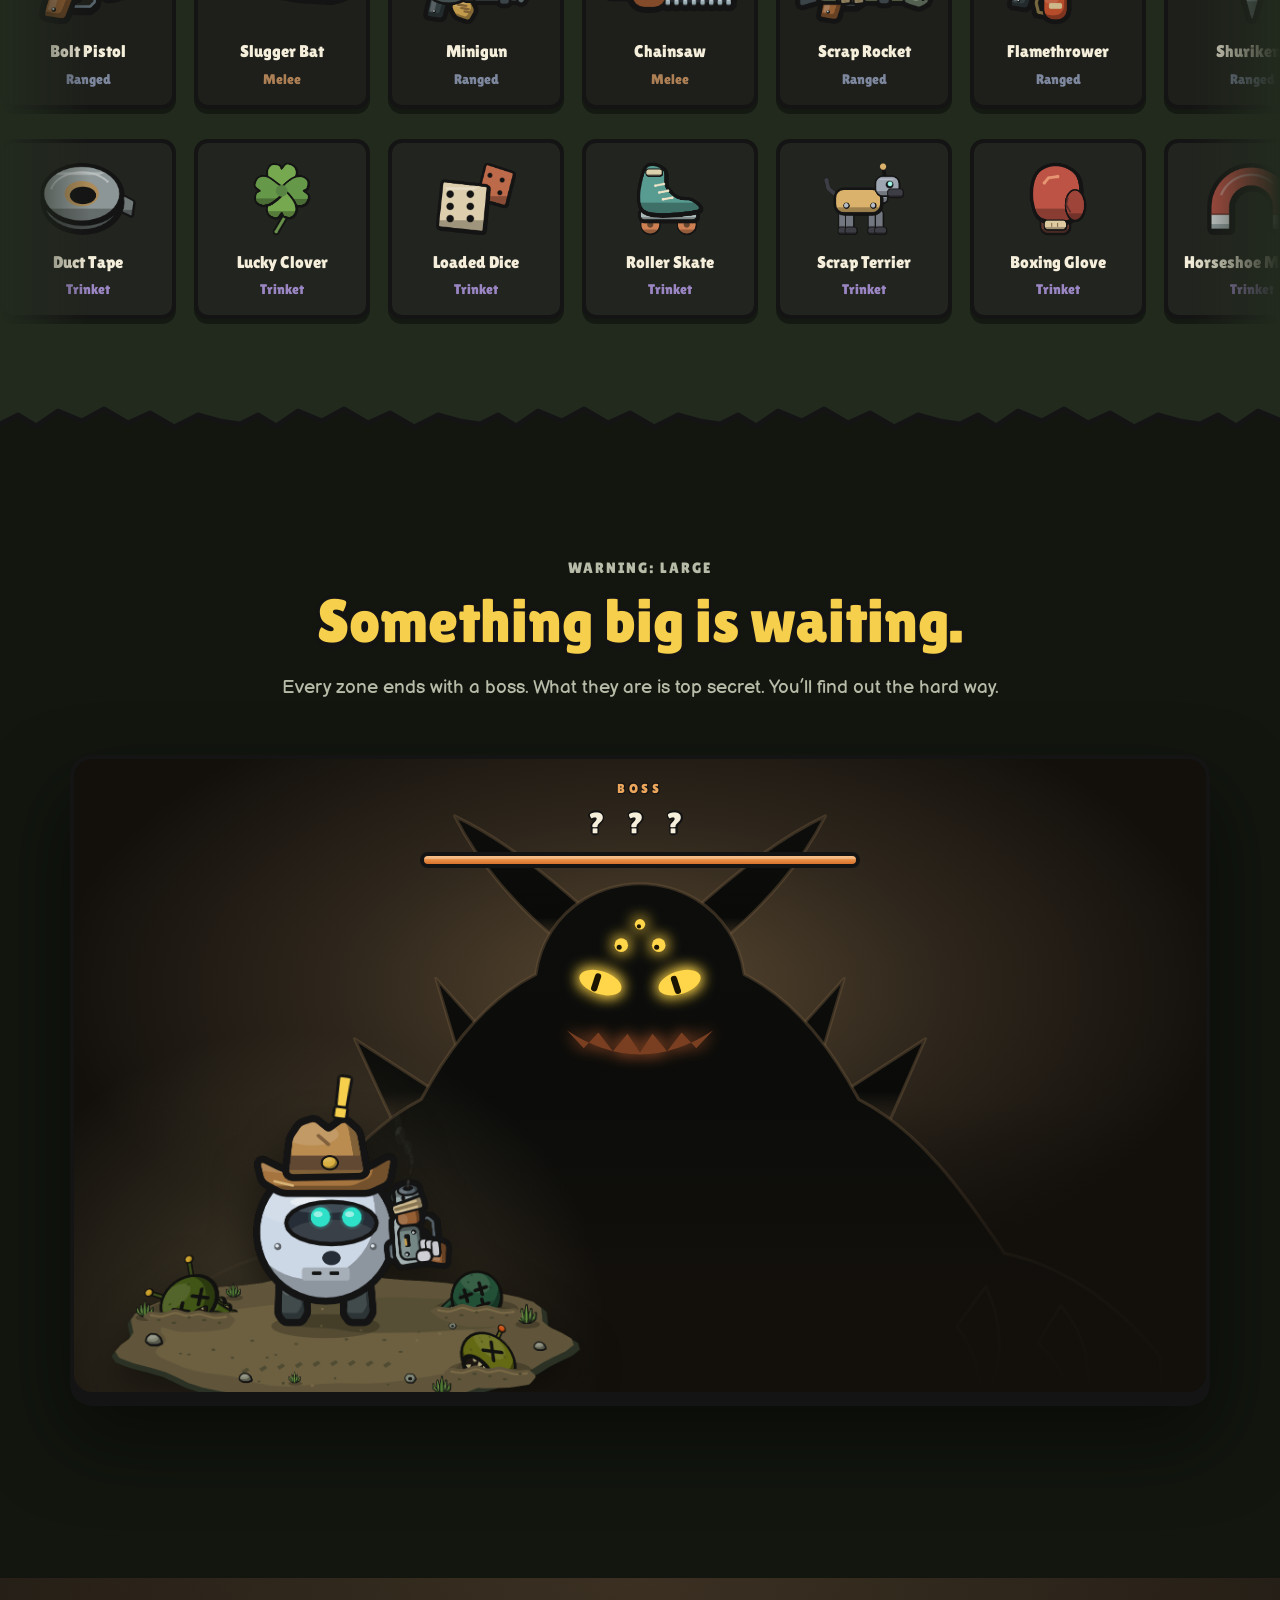
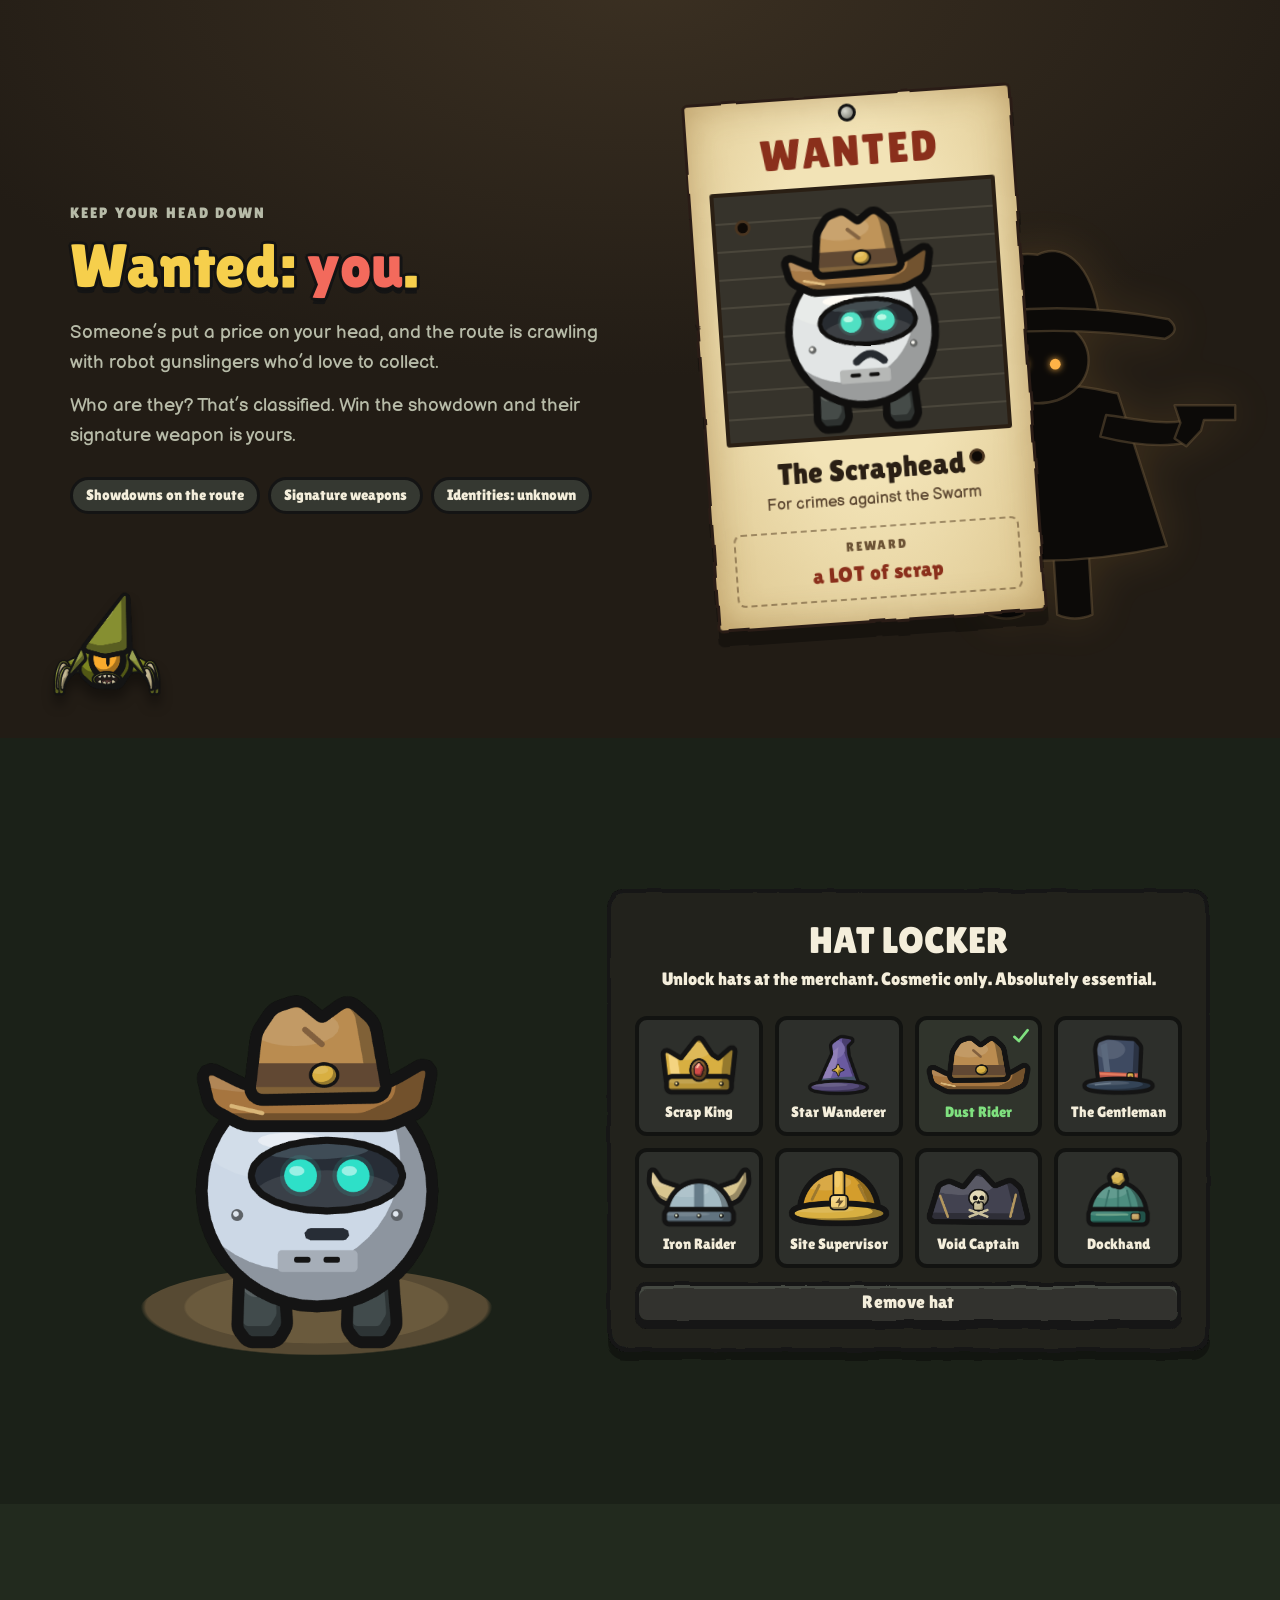
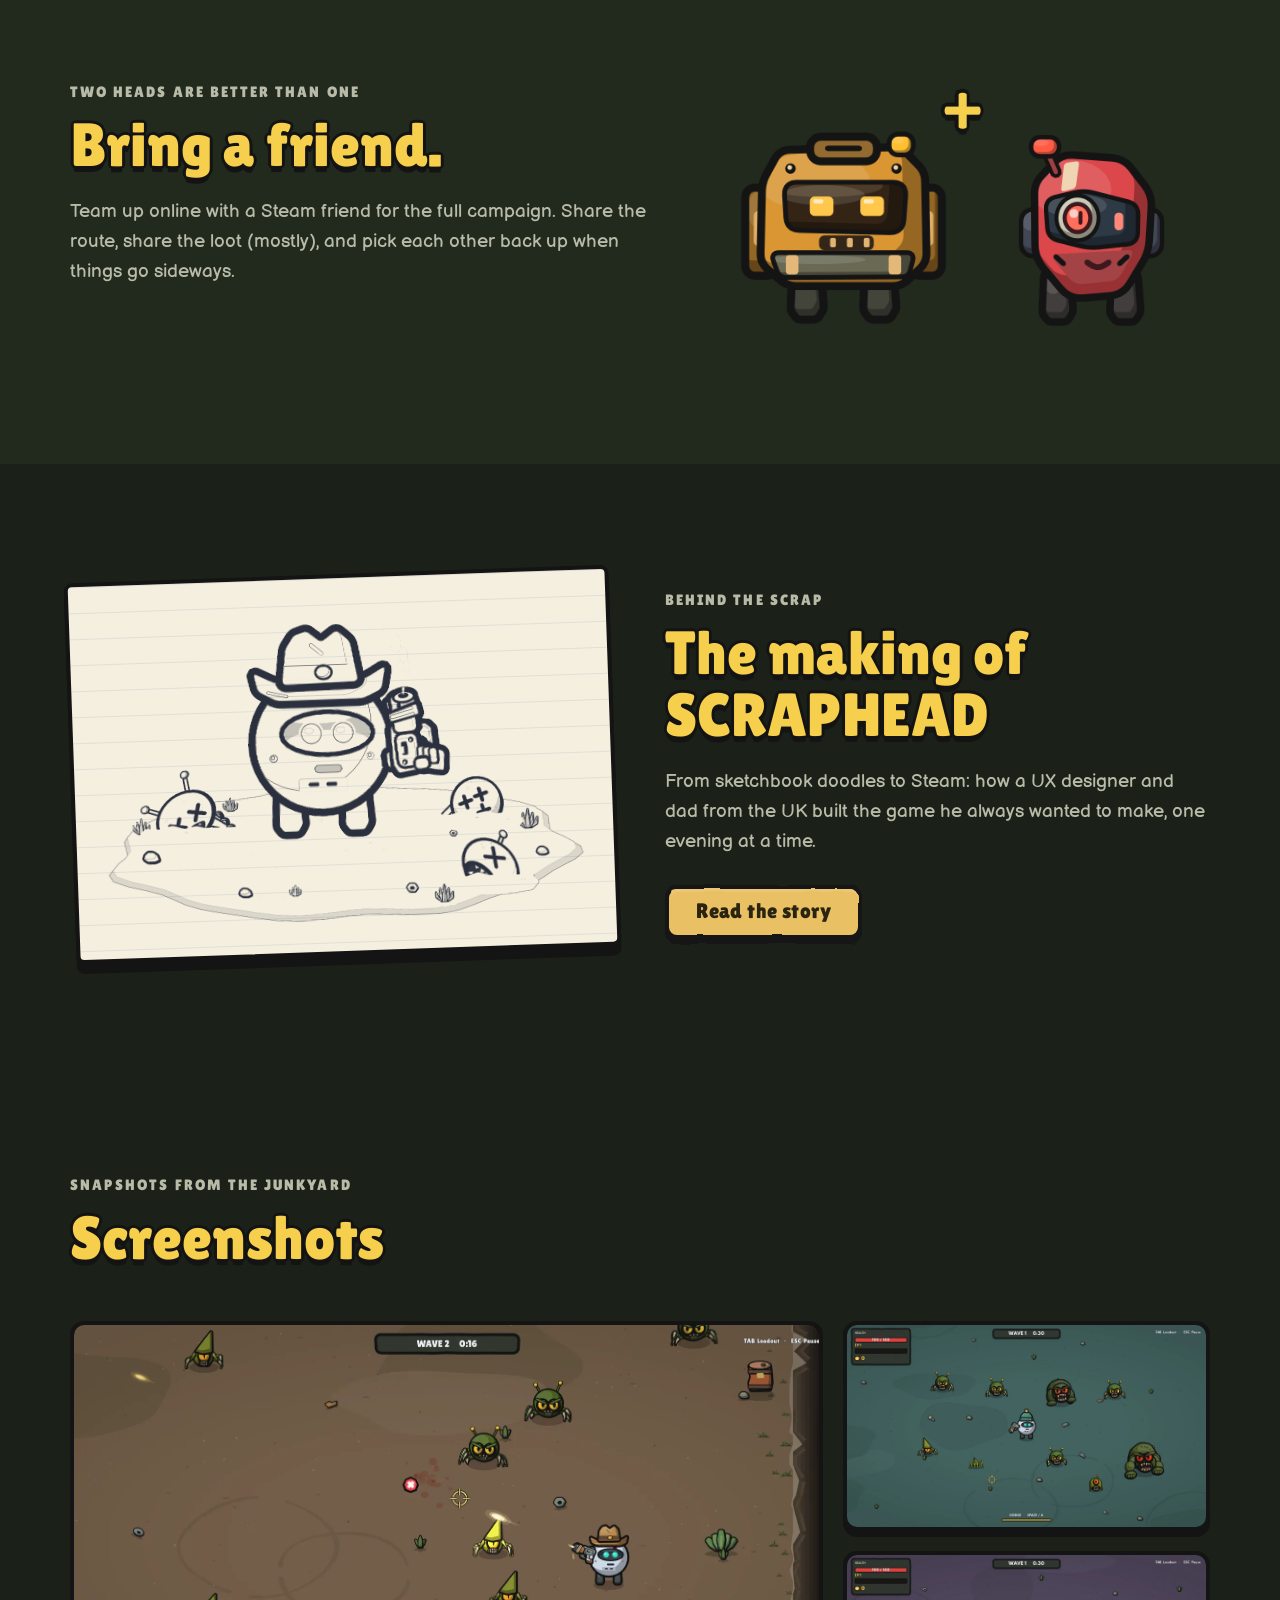
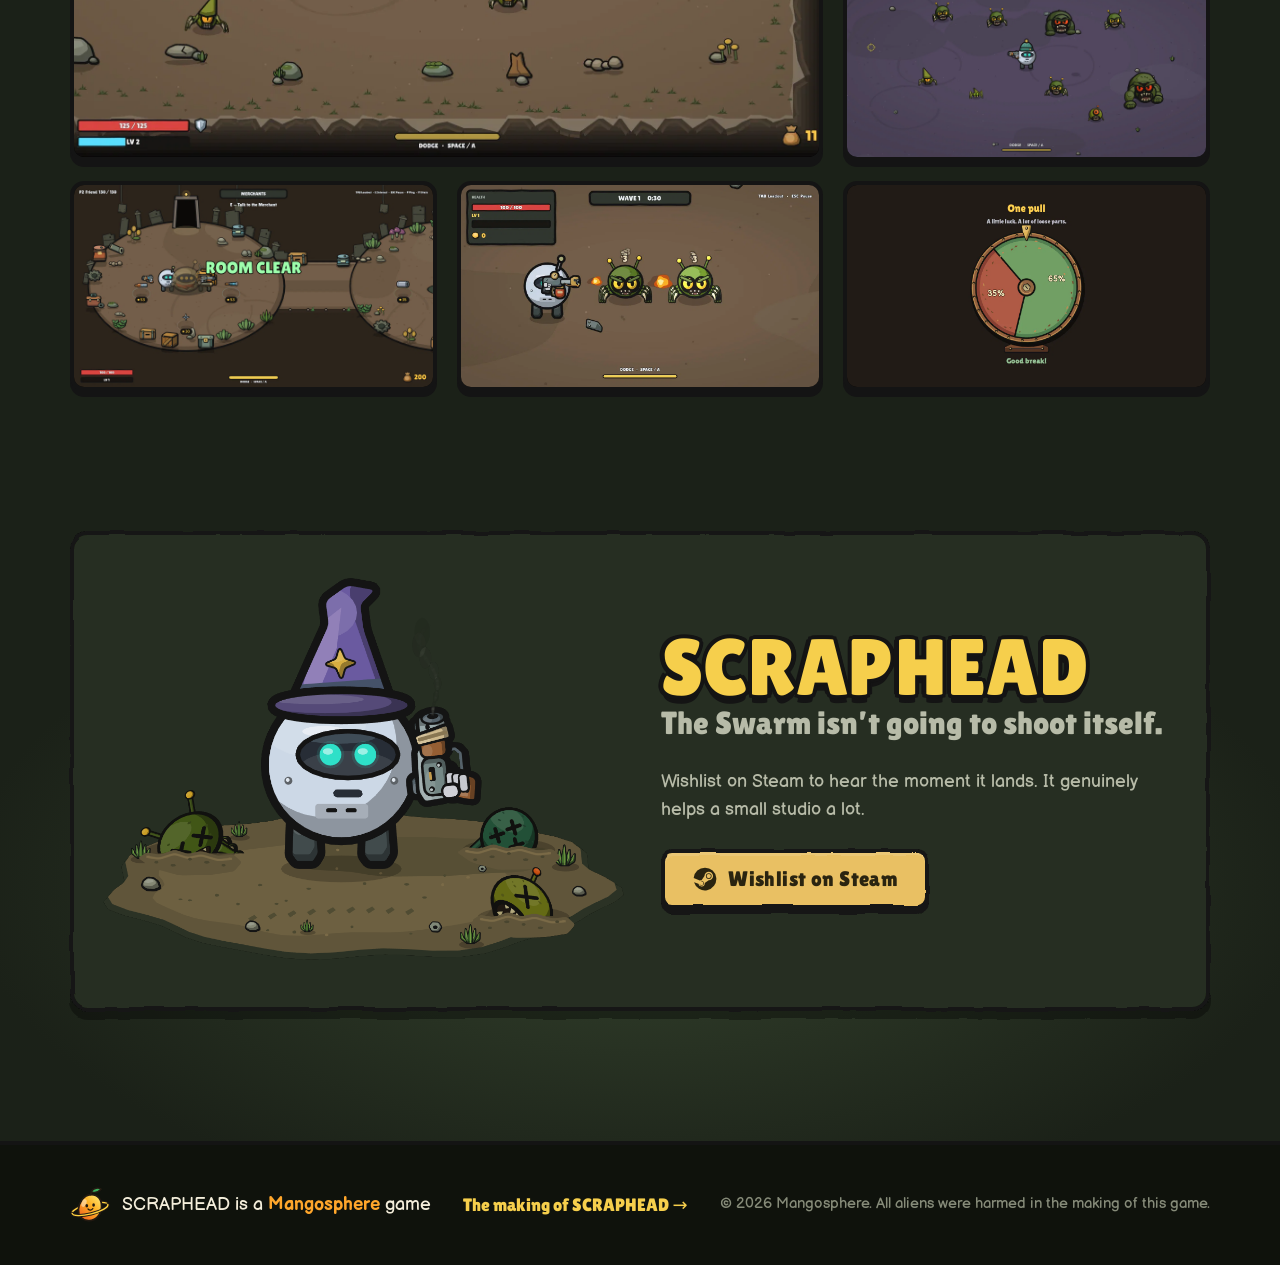
==== commit 6f2c23b4: "Add the making-of story page; drop content counts and mechanics detail New sketchbook-style page tel" ====
--- a/games/scraphead/index.html
+++ b/games/scraphead/index.html
@@ -4,7 +4,7 @@
   <meta charset="UTF-8" />
   <meta name="viewport" content="width=device-width, initial-scale=1" />
   <title>SCRAPHEAD · a Mangosphere game</title>
-  <meta name="description" content="SCRAPHEAD is a roguelike looter-shooter. Build a scrap robot, blast the alien Swarm, loot 30 weapons and 47 trinkets, topple towering bosses and save the planet. Coming to Steam." />
+  <meta name="description" content="SCRAPHEAD is a roguelike looter-shooter. Build a scrap robot, blast the alien Swarm, grab all the loot, topple towering bosses and save the planet. Coming to Steam." />
   <meta name="theme-color" content="#1d2419" />
   <meta property="og:title" content="SCRAPHEAD · a Mangosphere game" />
   <meta property="og:description" content="Kill aliens. Grab loot. Save the planet from the Swarm. A roguelike looter-shooter coming to Steam." />
@@ -57,6 +57,7 @@
     <a href="#loot">Loot</a>
     <a href="#bosses">Bosses</a>
     <a href="#hats">Hats</a>
+    <a href="making-of/">Making of</a>
   </nav>
   <div class="nav-right">
     <div class="scrap-hud" title="Scrap collected. Click the aliens." aria-live="polite">
@@ -114,12 +115,12 @@
       <article class="pillar ink reveal">
         <div class="pillar-icon"><svg aria-hidden="true"><use href="#i-battle"/></svg></div>
         <h3>Blast the Swarm</h3>
-        <p>Survive 30-second waves of skittering, spitting, exploding aliens. Your guns fire on their own. You aim, you dodge, you panic.</p>
+        <p>Wave after wave of skittering, spitting, exploding aliens. Stay moving, keep shooting, try not to panic.</p>
       </article>
       <article class="pillar ink reveal">
         <div class="pillar-icon"><svg aria-hidden="true"><use href="#i-scrapyard"/></svg></div>
         <h3>Loot everything</h3>
-        <p>Hoover up scrap, shop at the Scrapyard, and merge matching weapons into higher ranks. Stack trinkets until the numbers get silly.</p>
+        <p>Grab every bit of scrap, hit the shop between fights, and build a loadout that gets gloriously out of hand.</p>
       </article>
       <article class="pillar ink reveal">
         <div class="pillar-icon"><svg aria-hidden="true"><use href="#i-boss"/></svg></div>
@@ -135,14 +136,6 @@
       <figcaption>Wave 1. It only gets worse. That's the fun part.</figcaption>
     </figure>
 
-    <ul class="counters" aria-label="What's in the box">
-      <li class="reveal"><b data-count="3">3</b><span>chassis</span></li>
-      <li class="reveal"><b data-count="30">30</b><span>weapons</span></li>
-      <li class="reveal"><b data-count="47">47</b><span>trinkets</span></li>
-      <li class="reveal"><b class="secret">?</b><span>bosses</span></li>
-      <li class="reveal"><b class="secret">?</b><span>bounty hunters</span></li>
-      <li class="reveal"><b data-count="8">8</b><span>very important hats</span></li>
-    </ul>
   </div>
 </section>
 
@@ -160,7 +153,7 @@
         <li class="node" data-step="0">
           <button type="button" class="node-btn" aria-pressed="true"><svg aria-hidden="true"><use href="#i-battle"/></svg></button>
           <h3>Battle</h3>
-          <p>Survive the wave. Scoop up scrap and XP.</p>
+          <p>Fight off the Swarm and grab the scrap.</p>
         </li>
         <li class="node" data-step="1">
           <button type="button" class="node-btn" aria-pressed="false"><svg aria-hidden="true"><use href="#i-unknown"/></svg></button>
@@ -170,7 +163,7 @@
         <li class="node" data-step="2">
           <button type="button" class="node-btn" aria-pressed="false"><svg aria-hidden="true"><use href="#i-scrapyard"/></svg></button>
           <h3>Scrapyard</h3>
-          <p>Buy, sell and merge guns at the merchant.</p>
+          <p>Spend your hard-earned scrap.</p>
         </li>
         <li class="node" data-step="3">
           <button type="button" class="node-btn" aria-pressed="false"><svg aria-hidden="true"><use href="#i-elite"/></svg></button>
@@ -213,45 +206,24 @@
         <img class="chassis-art" src="img/robot/chassis-scrapper.webp" width="640" height="640" alt="" />
         <span class="chassis-name">Scrapper</span>
         <span class="chassis-tag">Good at everything, best at nothing</span>
-        <span class="stats">
-          <span><i>Health</i><b>100</b></span>
-          <span><i>Speed</i><b>470</b></span>
-          <span><i>Gun slots</i><b>6</b></span>
-          <span><i>Dodge</i><b>5.0s</b></span>
-        </span>
-        <span class="starter"><img src="img/weapons/weapon-pistol.webp" alt="" /><span>Starts with a <b>Bolt Pistol</b></span></span>
+        <span class="traits"><span>All-rounder</span><span>Forgiving</span></span>
       </button>
 
       <button class="chassis-card reveal" data-tone="hauler" role="radio" aria-checked="false" type="button">
         <img class="chassis-art" src="img/robot/chassis-hauler.webp" width="640" height="640" alt="" />
         <span class="chassis-name">Hauler</span>
         <span class="chassis-tag">Two extra gun slots. Speed sold separately.</span>
-        <span class="stats">
-          <span><i>Health</i><b class="up">130</b></span>
-          <span><i>Speed</i><b class="down">395</b></span>
-          <span><i>Gun slots</i><b class="up">8</b></span>
-          <span><i>Damage</i><b class="down">&minus;15%</b></span>
-          <span><i>Shields</i><b class="up">1</b></span>
-          <span><i>Dodge</i><b class="down">6.0s</b></span>
-        </span>
-        <span class="starter"><img src="img/weapons/weapon-shotgun.webp" alt="" /><span>Starts with a <b>Scrap Shotgun</b></span></span>
+        <span class="traits"><span>Tough</span><span>Extra guns</span><span>Slow</span></span>
       </button>
 
       <button class="chassis-card reveal" data-tone="scout" role="radio" aria-checked="false" type="button">
         <img class="chassis-art" src="img/robot/chassis-filament.webp" width="640" height="640" alt="" />
         <span class="chassis-name">Scout</span>
         <span class="chassis-tag">Hits like nothing else, dies like nothing else</span>
-        <span class="stats">
-          <span><i>Health</i><b class="down">45</b></span>
-          <span><i>Speed</i><b class="up">585</b></span>
-          <span><i>Gun slots</i><b class="down">3</b></span>
-          <span><i>Damage</i><b class="up">+45%</b></span>
-          <span><i>Dodge</i><b class="up">3.6s</b></span>
-        </span>
-        <span class="starter"><img src="img/weapons/weapon-knife.webp" alt="" /><span>Starts with a <b>Gutting Knife</b></span></span>
+        <span class="traits"><span>Fast</span><span>Hits hard</span><span>Fragile</span></span>
       </button>
     </div>
-    <p class="note reveal">Spend banked skill points in the Workshop between runs to upgrade every chassis.</p>
+    
   </div>
 </section>
 
@@ -262,7 +234,7 @@
     <header class="sec-head reveal">
       <p class="kicker">The Scrapyard is open</p>
       <h2 class="title">Loot. So much loot.</h2>
-      <p class="lede">From a Slugger Bat to a Gravity Lance, from Duct Tape to a Scrap Terrier. Find two of the same gun and merge them into something meaner.</p>
+      <p class="lede">From a Slugger Bat to a Gravity Lance, from Duct Tape to a Scrap Terrier. Mix and match until your robot is more gun than robot.</p>
     </header>
   </div>
 
@@ -274,14 +246,6 @@
   </div>
 
   <div class="wrap">
-    <div class="merge ink reveal" aria-label="Merging: two rank one Miniguns make a rank two Minigun">
-      <div class="merge-card"><img src="img/weapons/weapon-minigun.webp" alt="" /><span>Minigun</span><em class="pips" data-rank="1"></em></div>
-      <span class="merge-op">+</span>
-      <div class="merge-card"><img src="img/weapons/weapon-minigun.webp" alt="" /><span>Minigun</span><em class="pips" data-rank="1"></em></div>
-      <span class="merge-op">=</span>
-      <div class="merge-card is-hot"><img src="img/weapons/weapon-minigun.webp" alt="" /><span>Minigun</span><em class="pips" data-rank="2"></em></div>
-      <p class="merge-copy"><b>Merge it.</b> Matching weapons combine into a higher rank. Bigger numbers. Louder noises.</p>
-    </div>
   </div>
 </section>
 
@@ -405,7 +369,7 @@
       <img class="hat-robot" id="hat-robot" src="img/robot/wear-cowboy.webp" width="600" height="780" alt="The Scraphead robot wearing the Dust Rider hat" />
     </div>
     <div class="locker ink reveal">
-      <h2 class="locker-title">Hat Locker <span class="nowrap">&middot; 8 / 8</span></h2>
+      <h2 class="locker-title">Hat Locker</h2>
       <p class="locker-sub">Unlock hats at the merchant. Cosmetic only. Absolutely essential.</p>
       <div class="hat-grid" id="hat-grid" role="radiogroup" aria-label="Hats">
         <button type="button" role="radio" aria-checked="false" data-hat="crown"><img src="img/hats/hat-crown.webp" alt="" /><span>Scrap King</span></button>
@@ -434,6 +398,21 @@
       <img src="img/robot/chassis-hauler.webp" alt="" class="coop-a" />
       <img src="img/robot/chassis-filament.webp" alt="" class="coop-b" />
       <span class="coop-heart">+</span>
+    </div>
+  </div>
+</section>
+
+<!-- ============ MAKING OF TEASER ============ -->
+<section class="story-teaser">
+  <div class="wrap story-grid">
+    <a class="story-card reveal" href="making-of/">
+      <img src="img/making-of/sketch-tableau-cowboy.webp" width="1015" height="668" loading="lazy" alt="A pencil line sketch of the Scraphead robot in its cowboy hat" />
+    </a>
+    <div class="story-copy reveal">
+      <p class="kicker">Behind the scrap</p>
+      <h2 class="title">The making of SCRAPHEAD</h2>
+      <p class="lede">From sketchbook doodles to Steam: how a UX designer and dad from the UK built the game he always wanted to make, one evening at a time.</p>
+      <a class="btn btn-gold btn-lg" href="making-of/">Read the story</a>
     </div>
   </div>
 </section>
@@ -476,6 +455,7 @@
 <footer class="foot">
   <div class="wrap foot-inner">
     <a class="foot-studio" href="../../"><img src="../../img/mango.svg" alt="" width="40" height="40" /><span>SCRAPHEAD is a <b>Mangosphere</b> game</span></a>
+    <a class="foot-link" href="making-of/">The making of SCRAPHEAD &rarr;</a>
     <p class="foot-small">&copy; <span class="js-year">2026</span> Mangosphere. All aliens were harmed in the making of this game.</p>
   </div>
 </footer>
--- a/games/scraphead/scraphead.css
+++ b/games/scraphead/scraphead.css
@@ -281,17 +281,6 @@
 .screen-frame img { display: block; width: 100%; height: auto; }
 .screen figcaption { font-family: var(--display); color: var(--muted); text-align: center; margin-top: 22px; font-size: 1.1rem; }
 
-.counters {
-  list-style: none; padding: 0; margin: 80px 0 0;
-  display: grid; grid-template-columns: repeat(6, 1fr); gap: 16px; text-align: center;
-}
-.counters b {
-  display: block; font-family: var(--display); font-weight: 400; font-size: clamp(2.6rem, 5vw, 3.6rem); line-height: 1;
-  color: var(--gold); text-shadow: var(--outline), 0 .09em 0 var(--ink);
-}
-.counters b.secret { color: var(--down); }
-.counters span { display: block; margin-top: 8px; color: var(--muted); font-family: var(--display); font-size: 1.02rem; }
-
 /* ---------- Route map ---------- */
 .run { background: var(--bg); padding-top: 40px; }
 .map { --fill: var(--parch); color: var(--parch-ink); padding: 48px 44px 44px; }
@@ -381,18 +370,8 @@
 }
 .chassis-name { font-family: var(--display); font-size: 2.1rem; line-height: 1; }
 .chassis-tag { font-size: 1rem; color: var(--tag); margin: .4em 0 .9em; min-height: 3.1em; }
-.stats { display: block; width: 100%; border-top: 3px solid rgba(255, 255, 255, .16); padding-top: 10px; }
-.stats > span { display: flex; justify-content: space-between; align-items: baseline; padding: 3px 0; font-family: var(--display); }
-.stats i { font-style: normal; color: #d8d8cf; }
-.stats b { font-weight: 400; font-size: 1.2rem; }
-.stats b.up { color: var(--up); }
-.stats b.down { color: var(--down); }
-.starter {
-  display: flex; align-items: center; gap: 10px; width: 100%; margin-top: 14px; padding: 8px 12px;
-  background: rgba(0, 0, 0, .25); border-radius: 10px; font-size: .95rem; text-align: left; color: var(--muted);
-}
-.starter b { color: var(--cream); font-weight: 700; }
-.starter img { width: 64px; height: 40px; object-fit: contain; flex: none; }
+.traits { display: flex; flex-wrap: wrap; justify-content: center; gap: 8px; width: 100%; padding-top: 14px; border-top: 3px solid rgba(255, 255, 255, .16); }
+.traits span { font-family: var(--display); font-size: 1rem; padding: 4px 12px; border-radius: 999px; background: rgba(0, 0, 0, .28); color: var(--tag); }
 .note { text-align: center; color: var(--dim); margin: 44px 0 0; }
 
 /* ---------- Loot ---------- */
@@ -420,25 +399,18 @@
 .item small.trinket { color: #9b86c4; }
 .item.trinket { background: #22241f; }
 
-.merge {
-  --fill: var(--panel);
-  display: flex; flex-wrap: wrap; align-items: center; justify-content: center; gap: 16px 20px;
-  margin-top: 54px; padding: 32px 28px 26px;
-}
-.merge-card {
-  width: 156px; padding: 12px 10px 10px; text-align: center;
-  background: #1e1f1b; border: 4px solid var(--ink); border-radius: 14px;
-}
-.merge-card img { display: block; width: 100%; height: 64px; object-fit: contain; margin-bottom: 8px; }
-.merge-card span { display: block; font-family: var(--display); }
-.merge-card.is-hot { box-shadow: 0 0 0 4px var(--gold), 0 0 34px rgba(246, 207, 76, .45); animation: glow 1.8s ease-in-out infinite; }
-@keyframes glow { 50% { box-shadow: 0 0 0 4px var(--gold), 0 0 50px rgba(246, 207, 76, .7); transform: rotate(-2deg) scale(1.03); } }
-.pips { display: block; font-style: normal; color: var(--gold); letter-spacing: .15em; font-size: 1rem; line-height: 1.4; }
-.pips[data-rank="1"]::before { content: "\2605"; }
-.pips[data-rank="2"]::before { content: "\2605\2605"; }
-.merge-op { font-family: var(--display); font-size: 2.8rem; line-height: 1; color: var(--gold); text-shadow: var(--outline); }
-.merge-copy { flex-basis: 100%; text-align: center; margin: .5em 0 0; color: var(--muted); }
-.merge-copy b { color: var(--cream); font-family: var(--display); font-weight: 400; }
+/* ---------- Making-of teaser ---------- */
+.story-teaser { background: var(--bg); }
+.story-grid { display: grid; grid-template-columns: 1fr 1fr; gap: 50px; align-items: center; }
+.story-card {
+  display: block; padding: 28px;
+  background: #f5efdf linear-gradient(rgba(70, 110, 160, .12) 1px, transparent 1px) 0 0 / 26px 26px;
+  border: 4px solid var(--ink); border-radius: 8px; box-shadow: 0 10px 0 var(--ink);
+  transform: rotate(-2deg); transition: transform .25s ease;
+}
+.story-card:hover { transform: rotate(0) translateY(-6px); }
+.story-card img { display: block; width: 100%; height: auto; }
+.story-copy .btn { margin-top: 28px; }
 
 /* ---------- Bosses: a secret, so just a shadow ---------- */
 .bosses { background: var(--bg-deep); }
@@ -666,6 +638,8 @@
 .foot-studio b { color: #ffa62b; }
 .foot-studio:hover img { transform: rotate(-12deg) scale(1.1); }
 .foot-studio img { transition: transform .25s; }
+.foot-link { color: var(--gold); font-family: var(--display); text-decoration: none; }
+.foot-link:hover { text-decoration: underline; }
 .foot-small { color: var(--dim); margin: 0; font-size: .92rem; }
 
 /* ---------- Little bits of juice ---------- */
@@ -703,7 +677,7 @@
   .chassis-tag { min-height: 0; }
   .bounty-grid { grid-template-columns: 1fr; }
   .bounty-art { min-height: 500px; max-width: 560px; width: 100%; margin: 0 auto; }
-  .hats-grid, .coop-grid { grid-template-columns: 1fr; }
+  .hats-grid, .coop-grid, .story-grid { grid-template-columns: 1fr; }
   .hat-stage { max-width: 380px; margin: 0 auto; }
   .coop-art { max-width: 460px; width: 100%; margin: 0 auto; }
   .cta { grid-template-columns: 1fr; padding: 32px 26px 36px; text-align: center; }
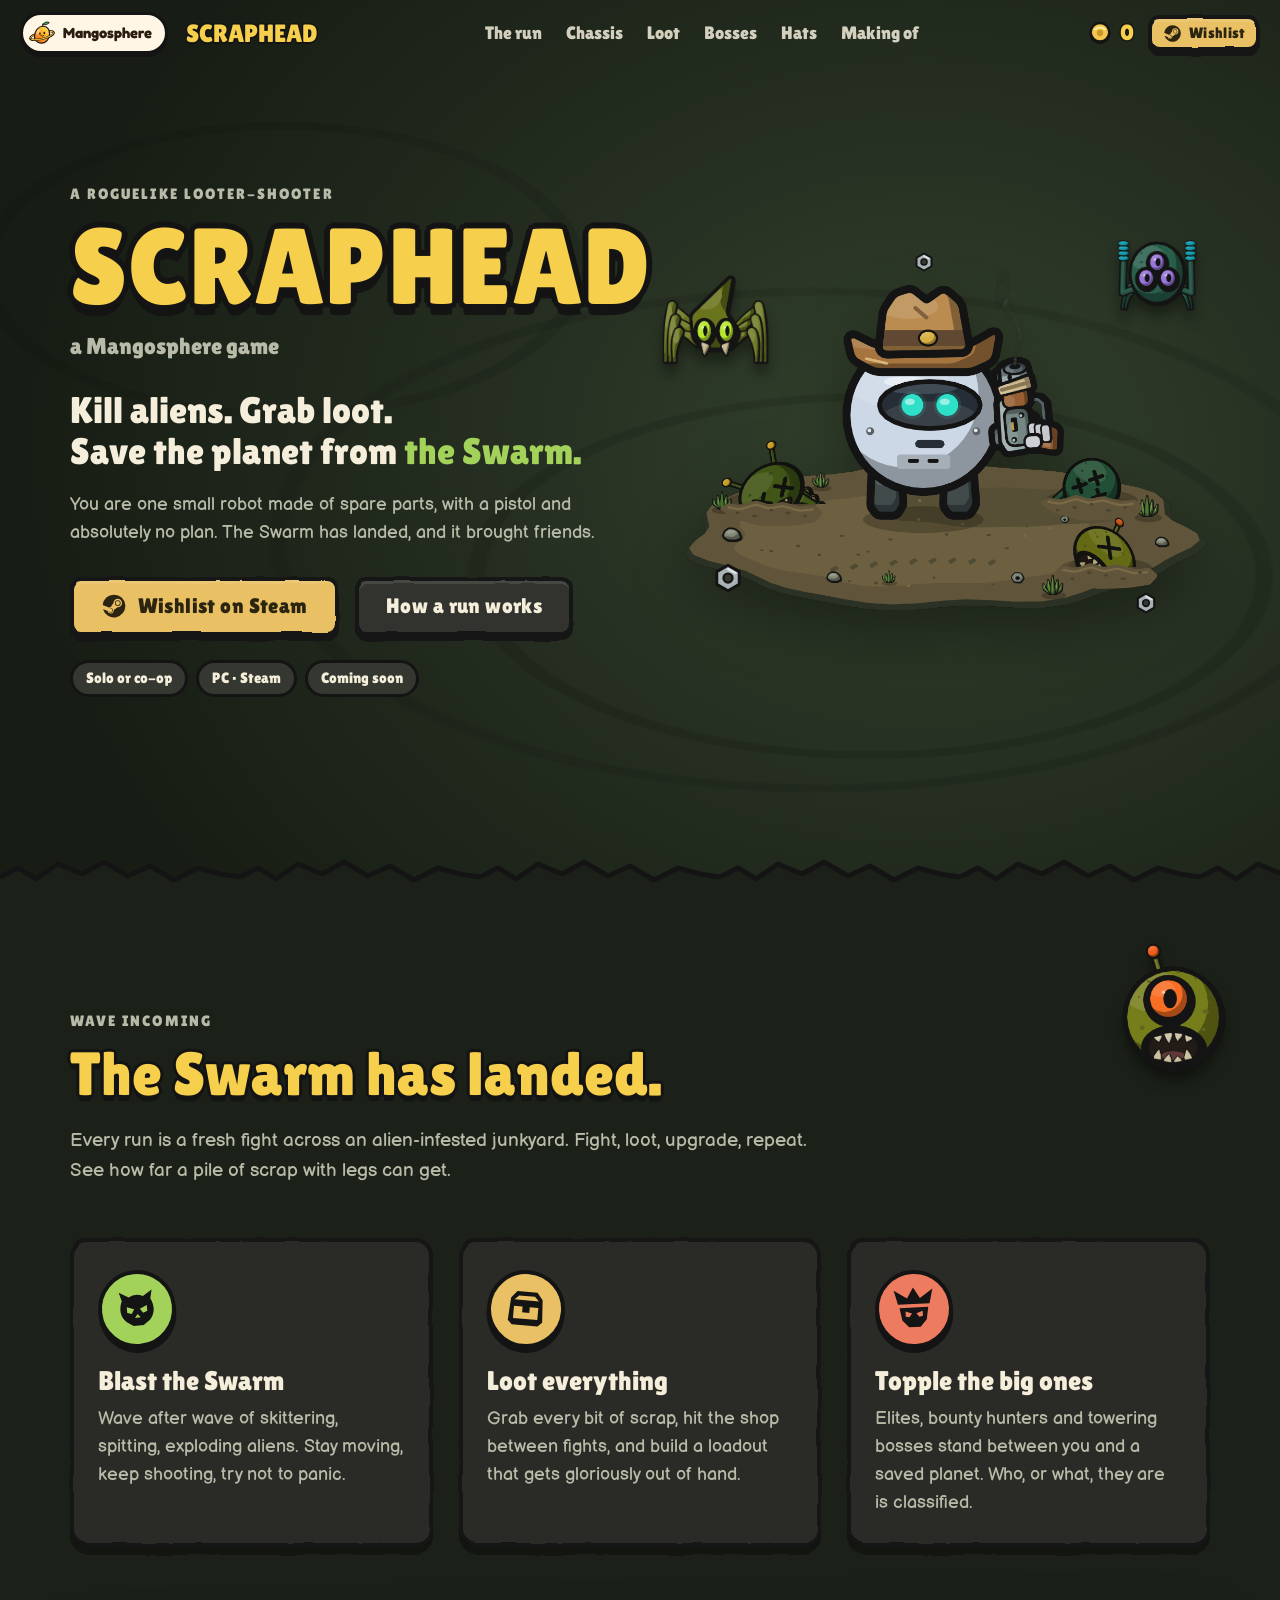
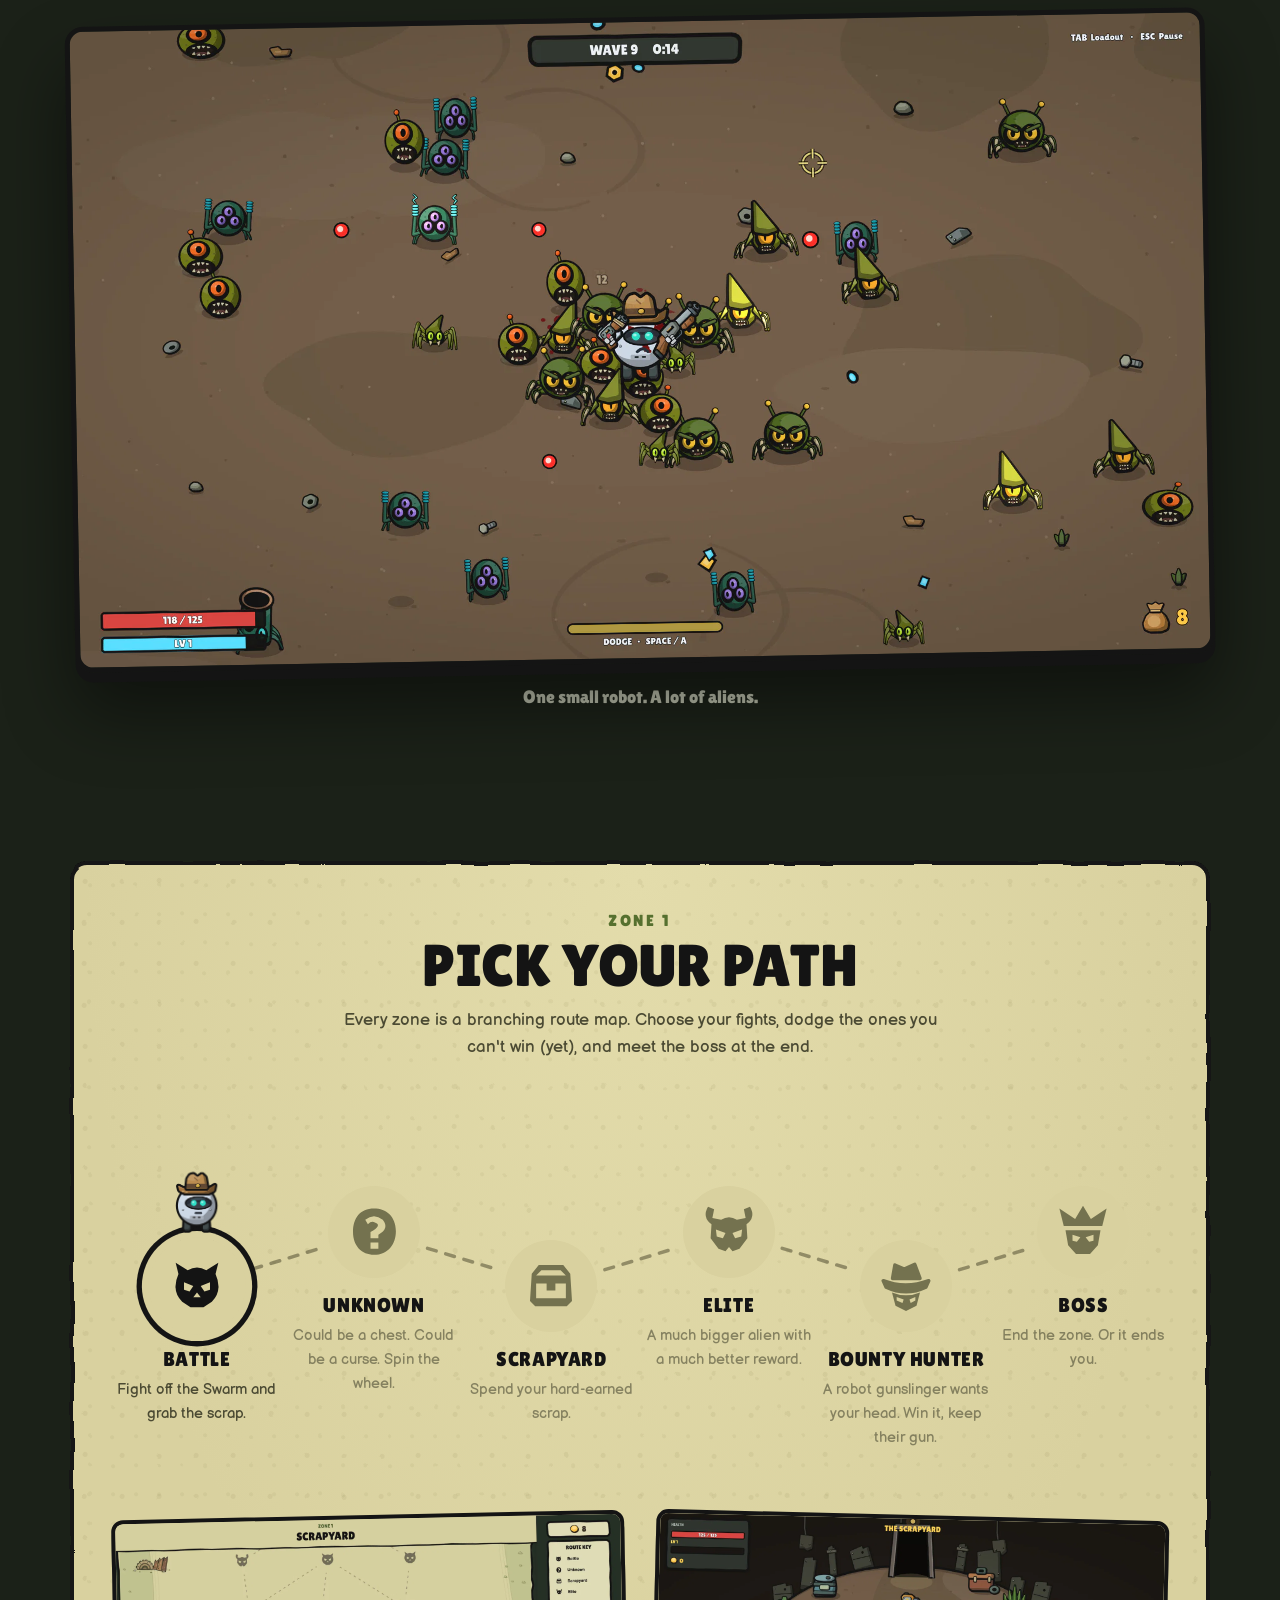
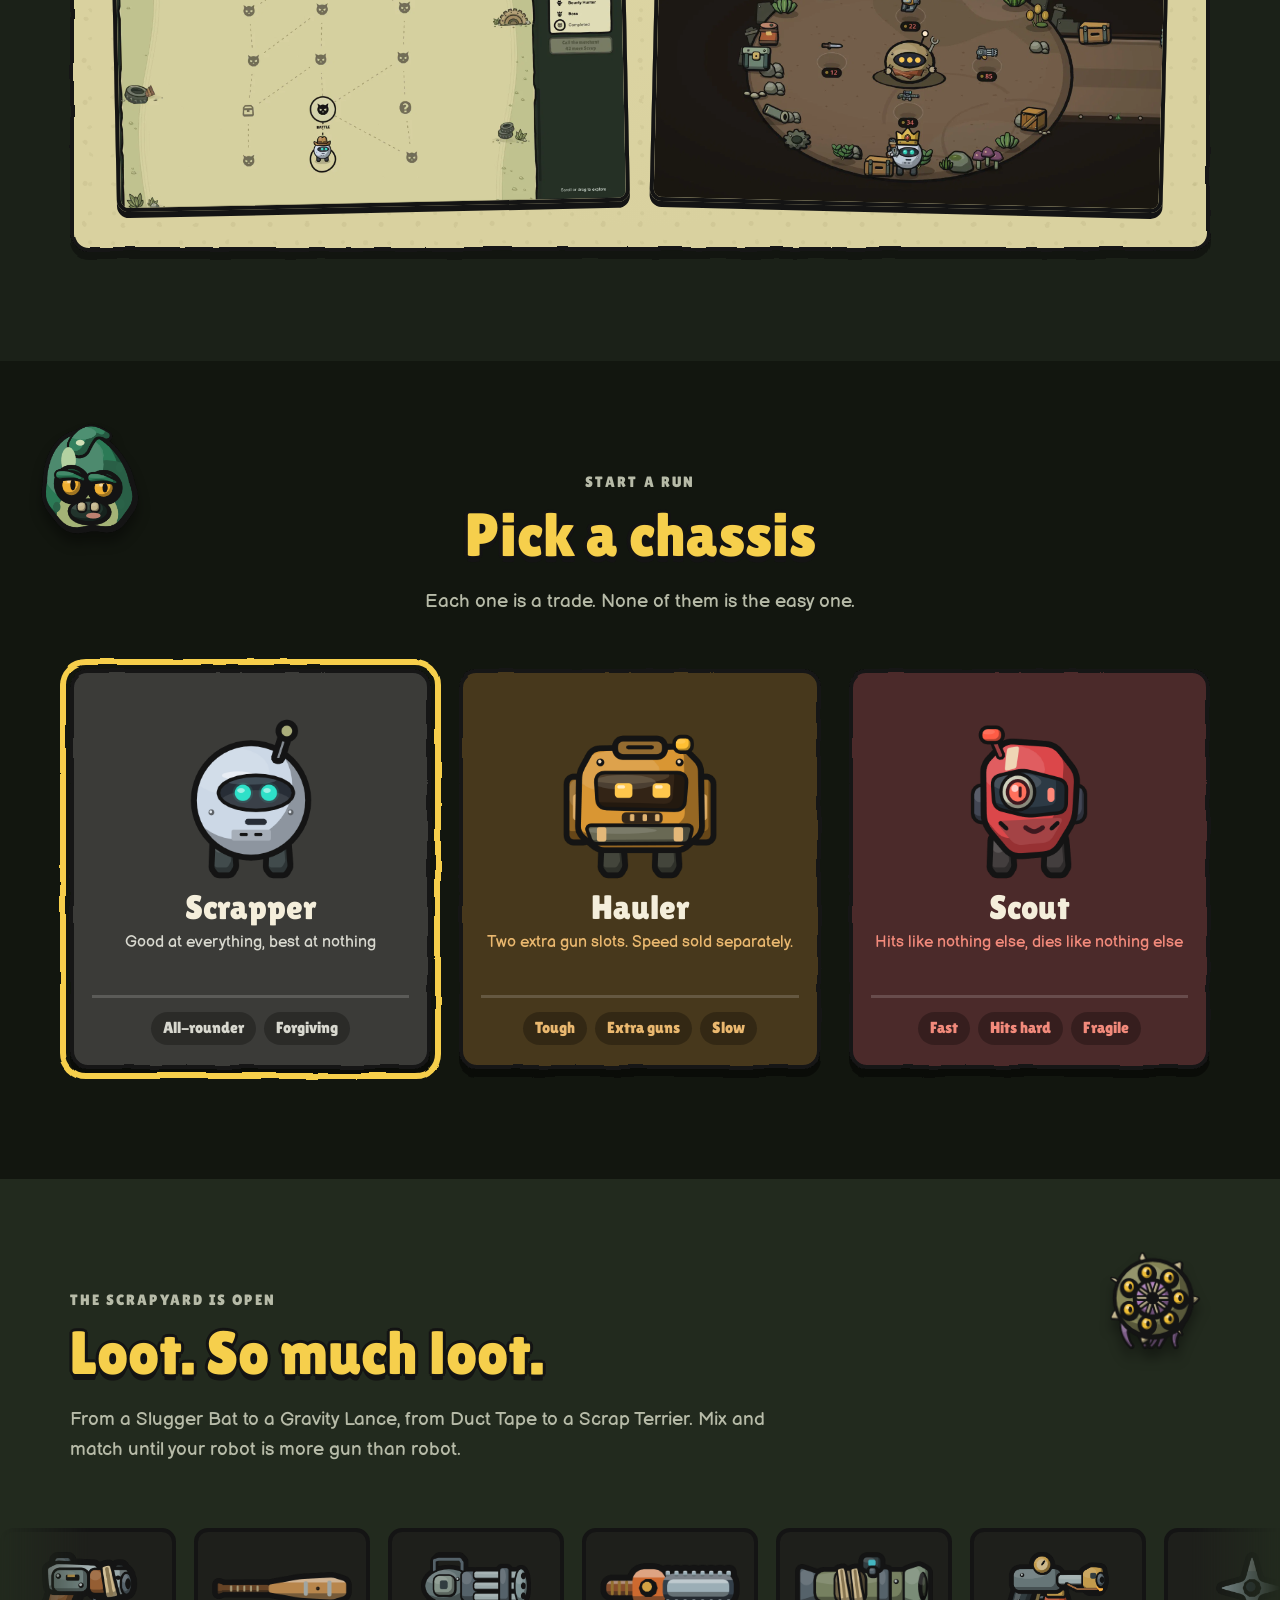
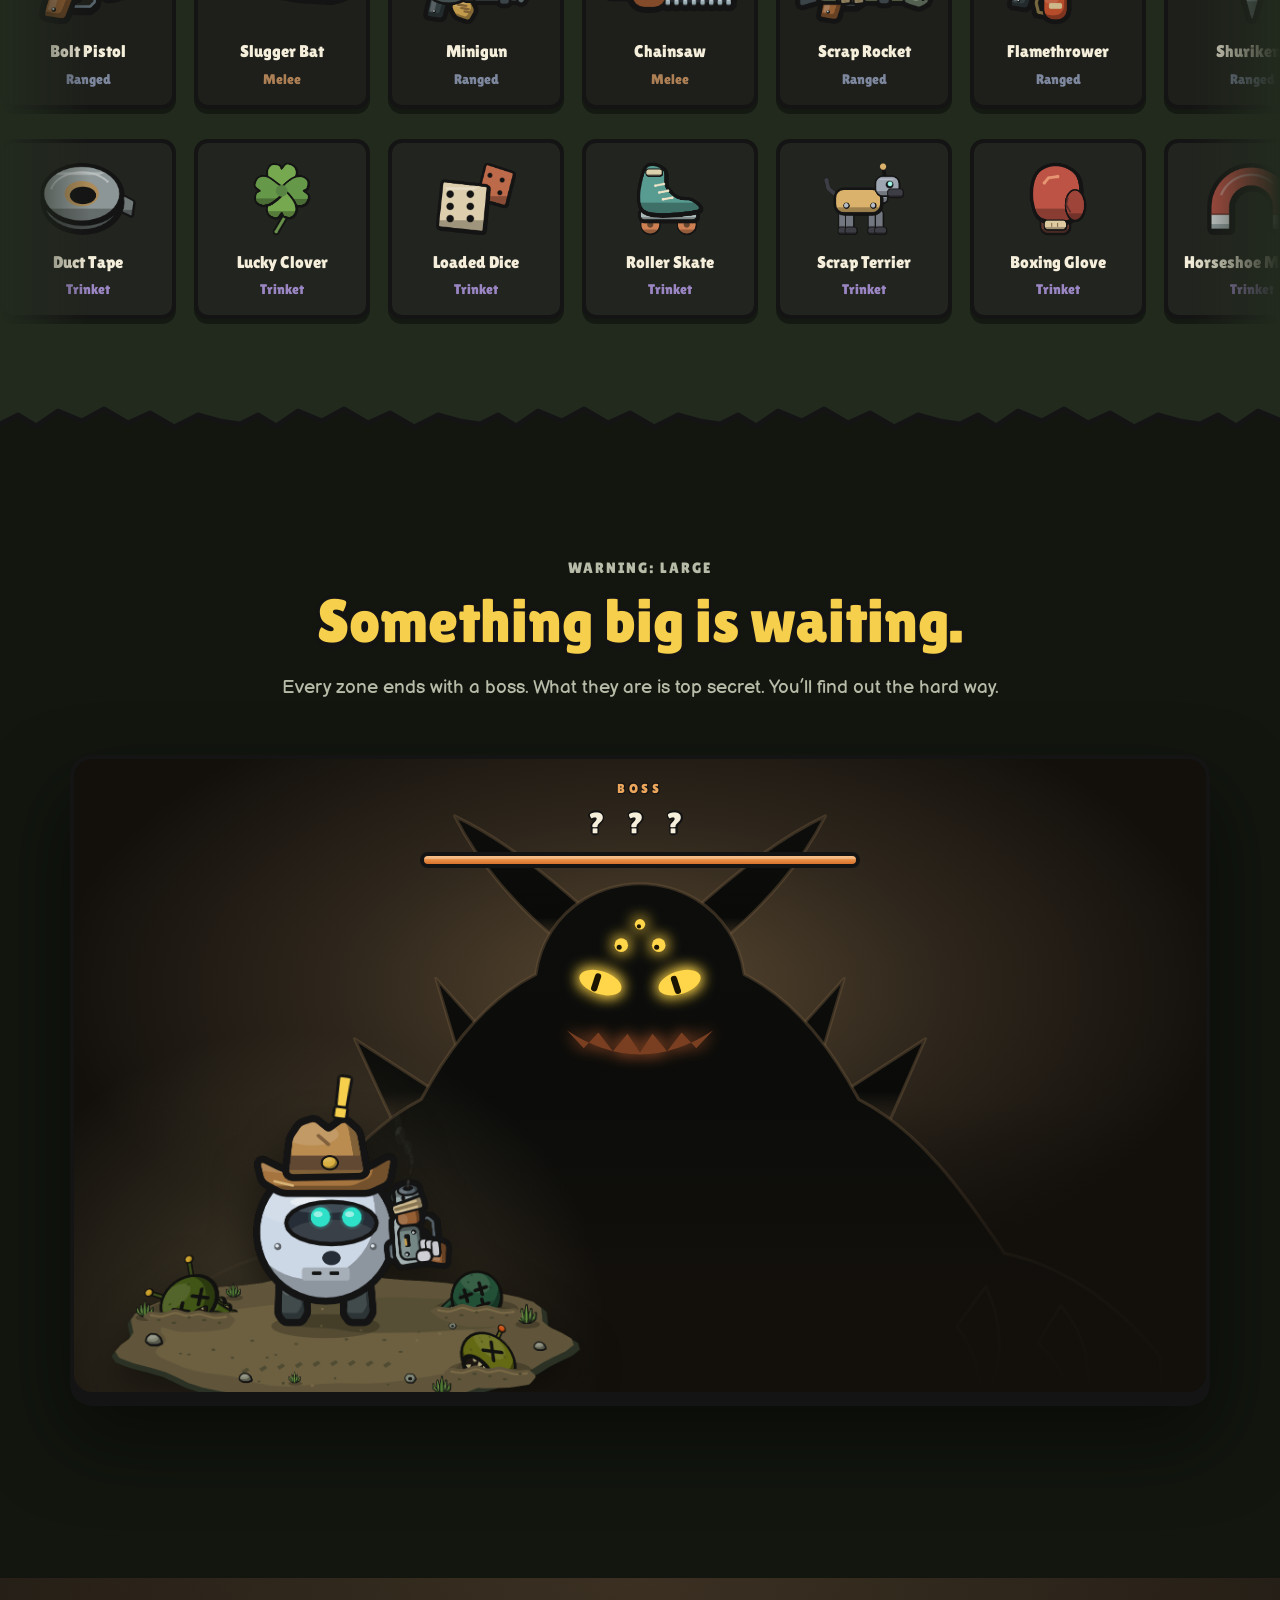
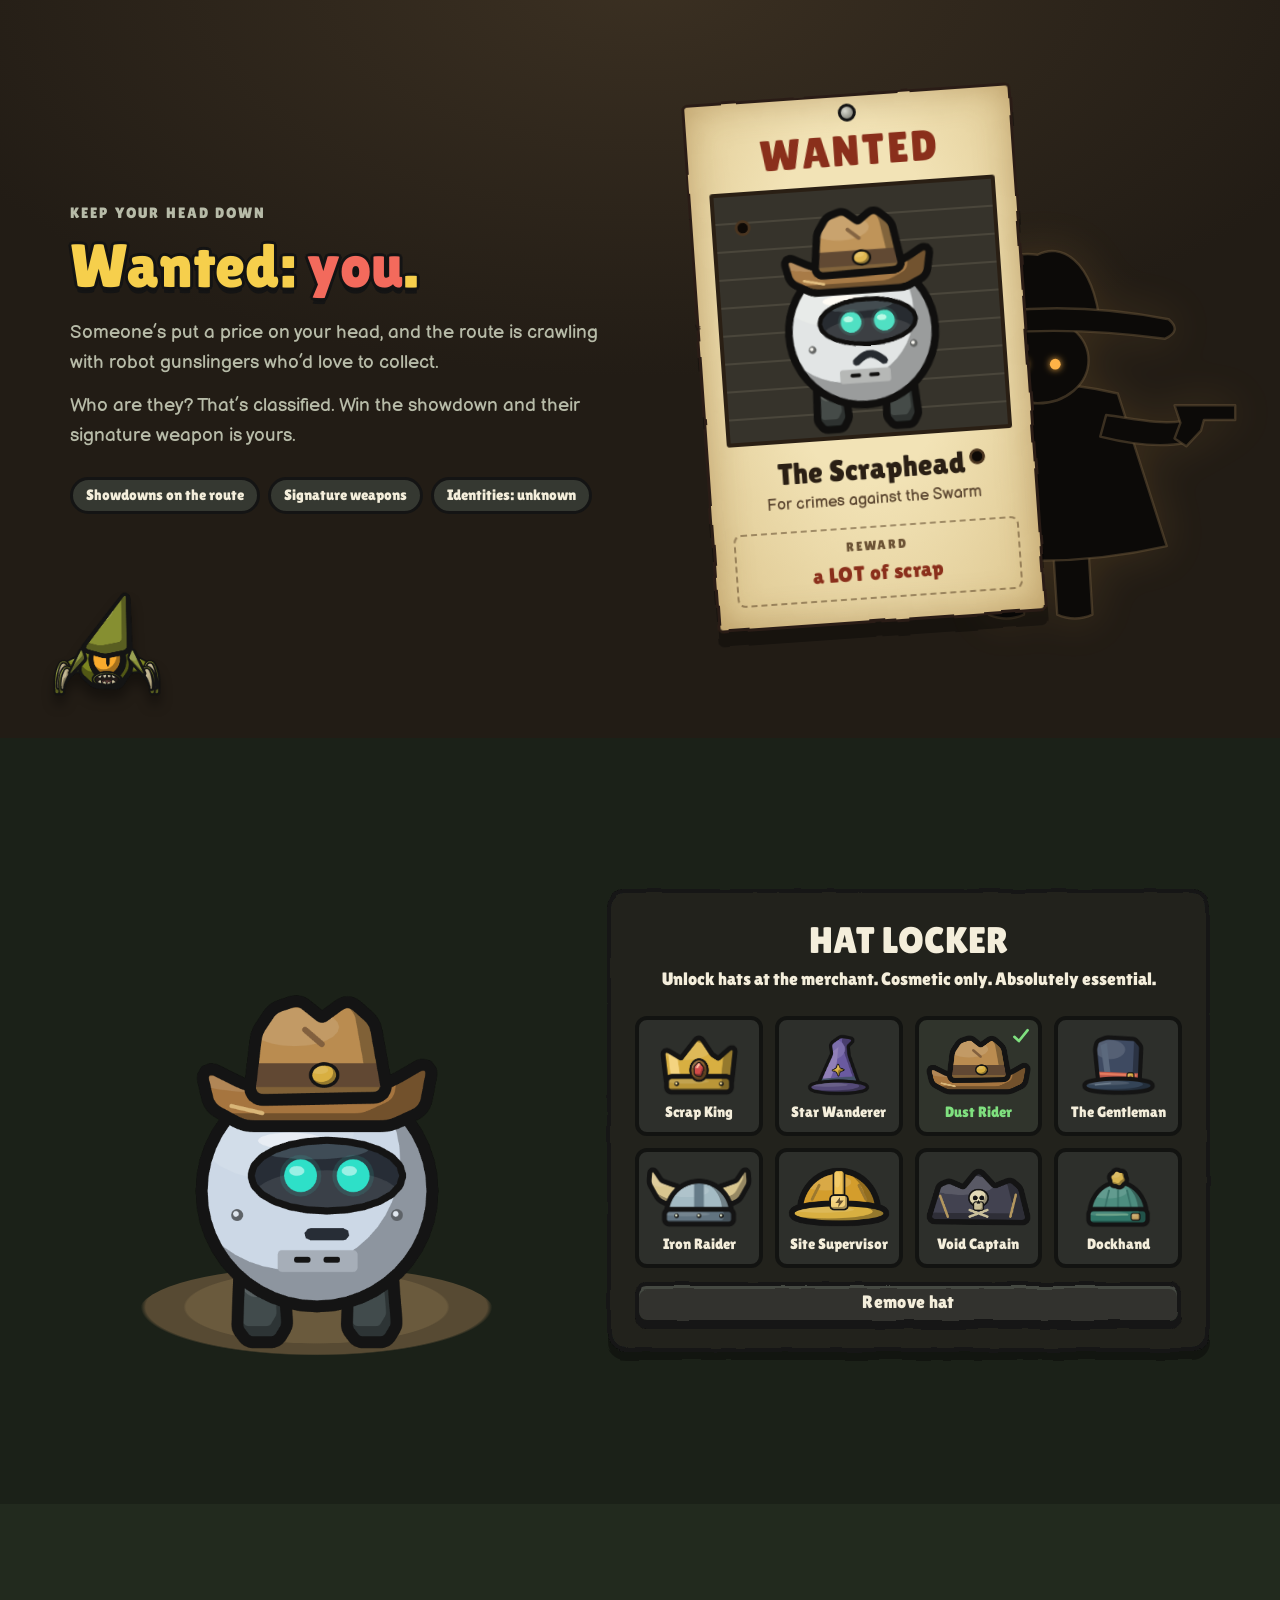
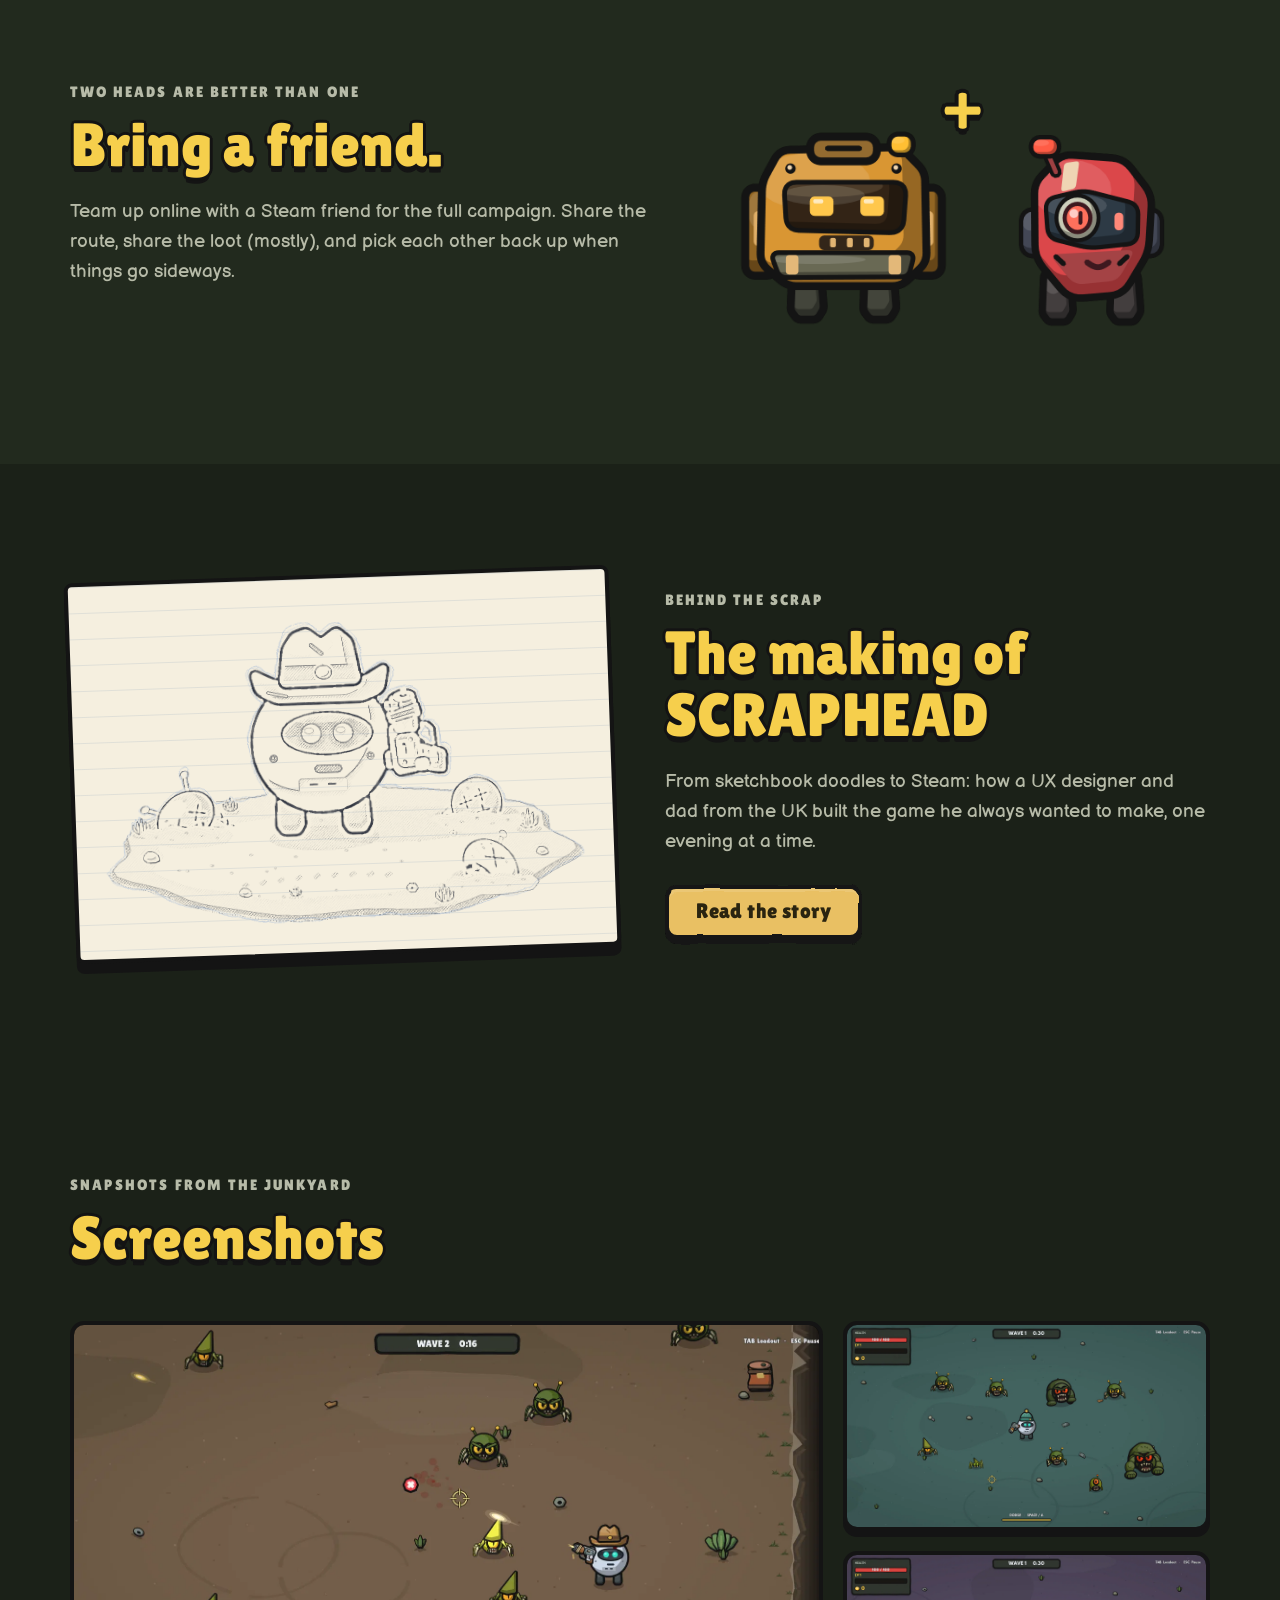
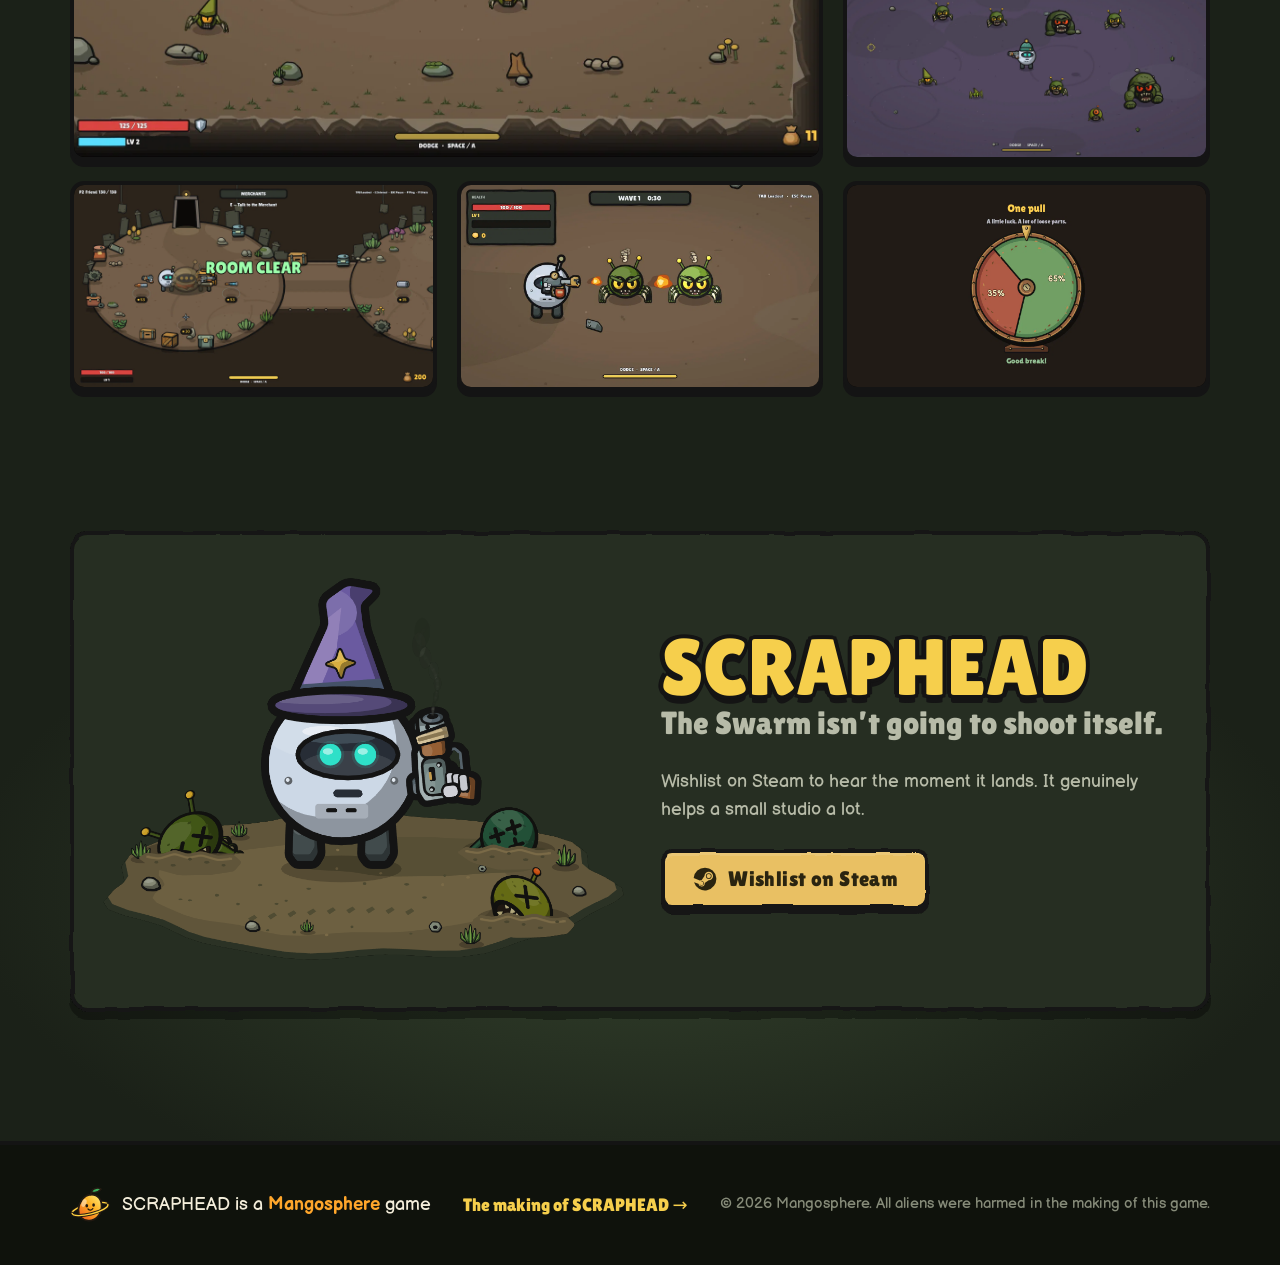
==== commit 7b00a98a: "Replace horde screenshot with a staged arena shot New in-game capture: the Scraphead centred in the " ====
--- a/games/scraphead/index.html
+++ b/games/scraphead/index.html
@@ -131,9 +131,9 @@
 
     <figure class="screen reveal">
       <div class="screen-frame">
-        <img src="img/shots/horde.webp" width="1600" height="900" loading="lazy" alt="Gameplay: a Hauler robot bristling with guns, surrounded by a massive horde of green aliens" />
-      </div>
-      <figcaption>Wave 1. It only gets worse. That's the fun part.</figcaption>
+        <img src="img/shots/arena-swarm.webp" width="1920" height="1080" loading="lazy" alt="Gameplay: the Scraphead robot in a cowboy hat, guns drawn, in the middle of the arena as a crowd of aliens closes in" />
+      </div>
+      <figcaption>One small robot. A lot of aliens.</figcaption>
     </figure>
 
   </div>
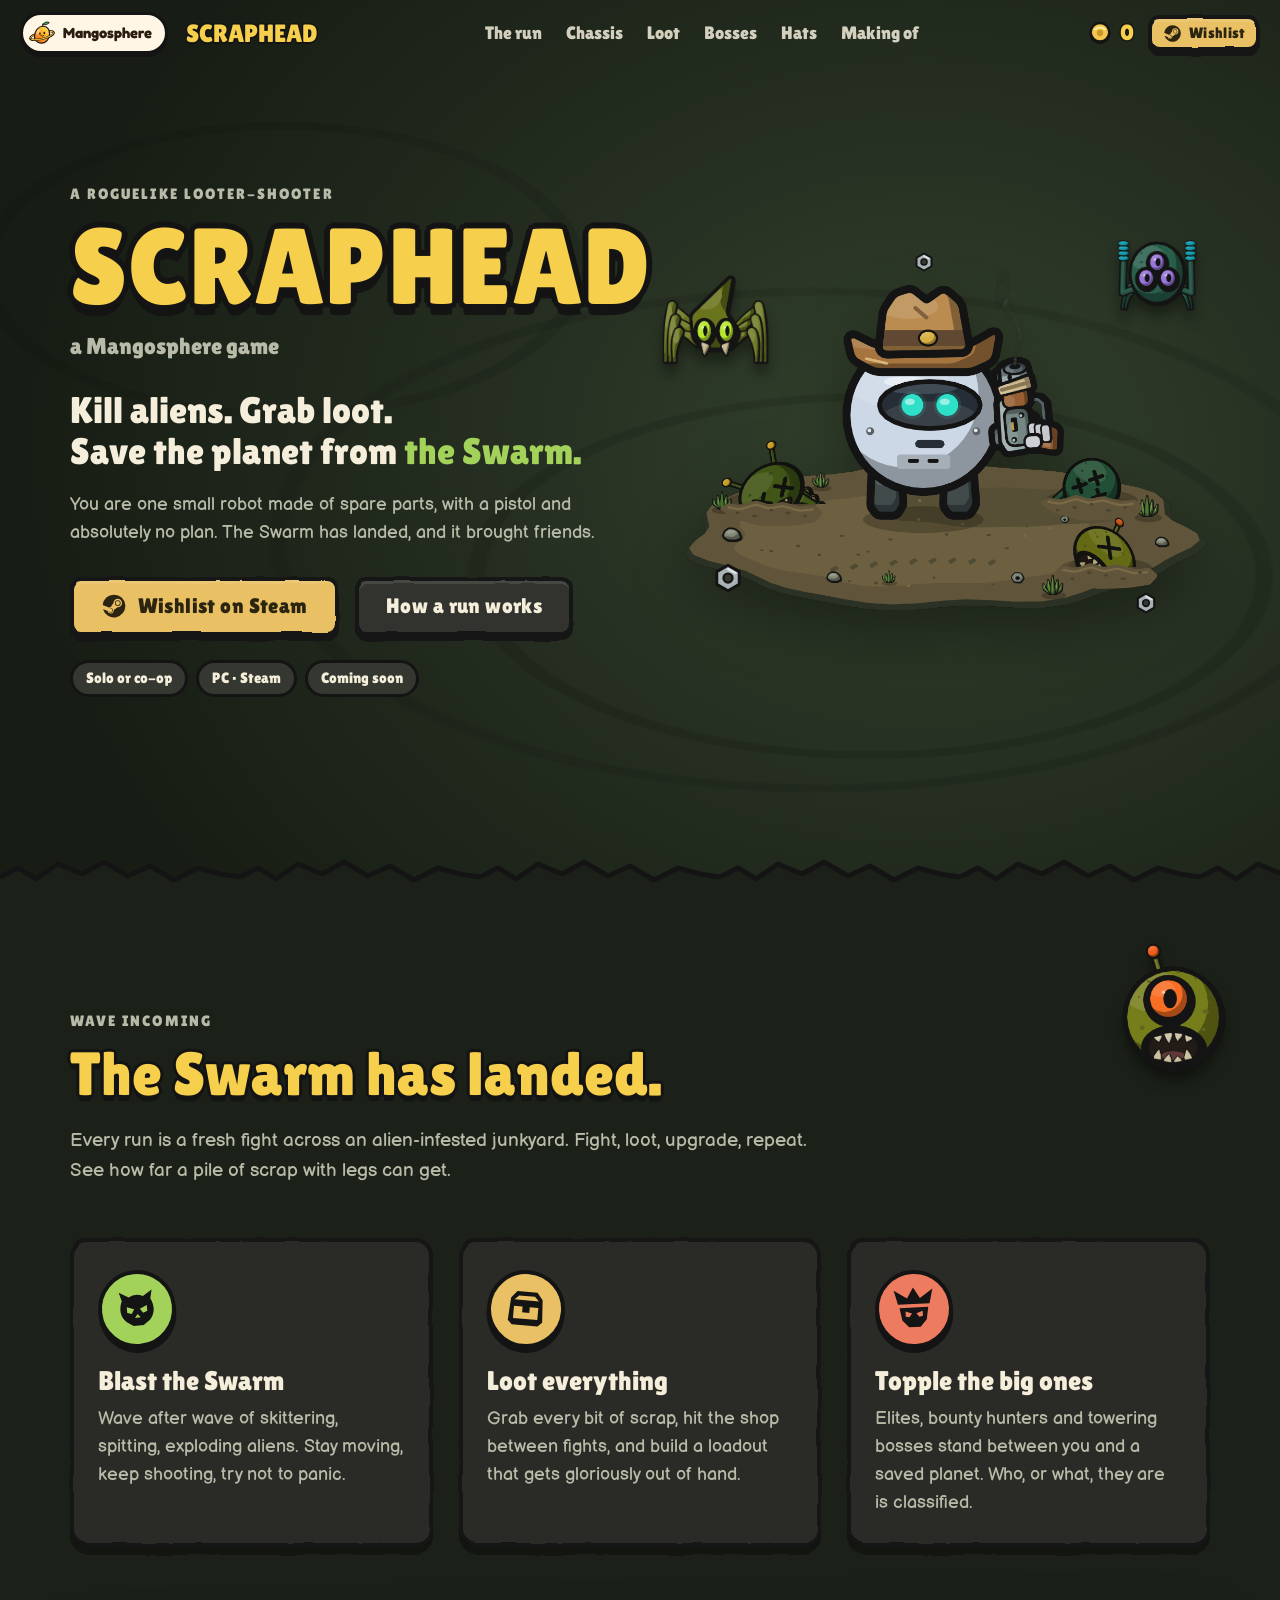
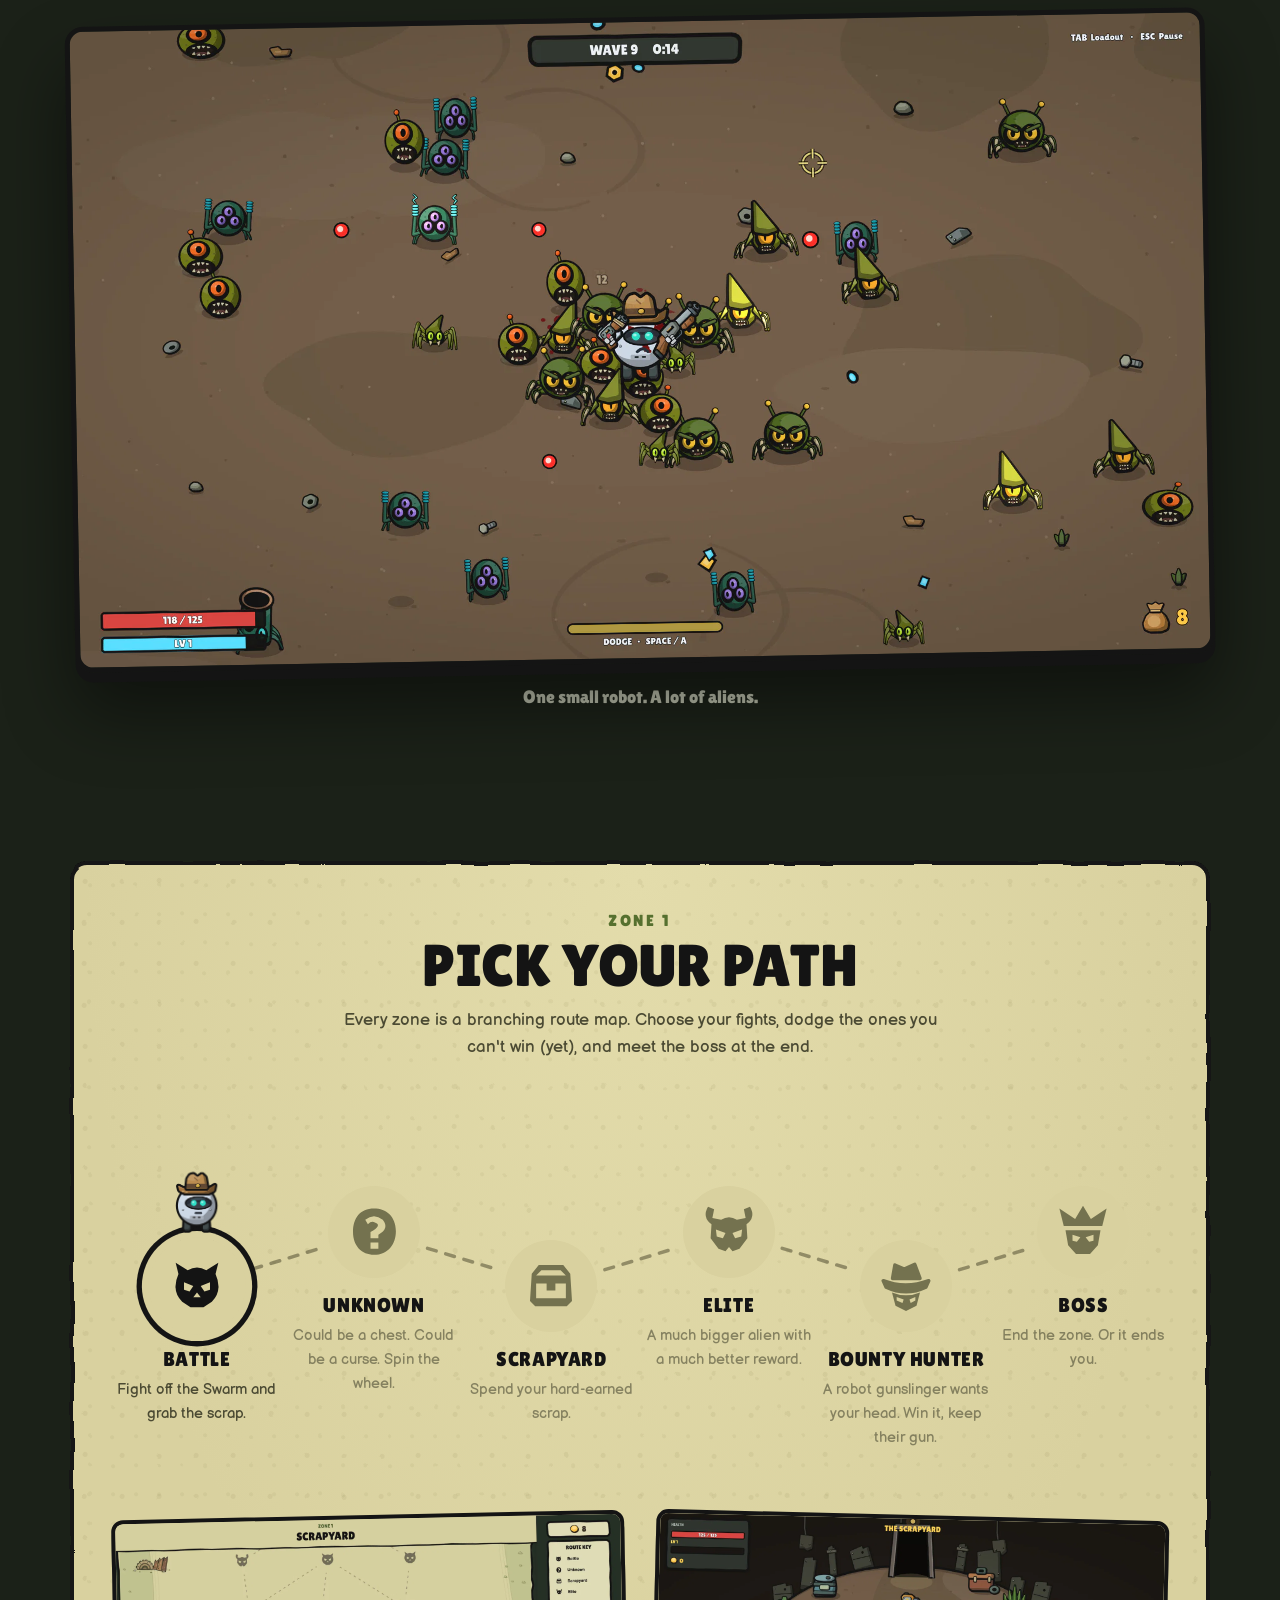
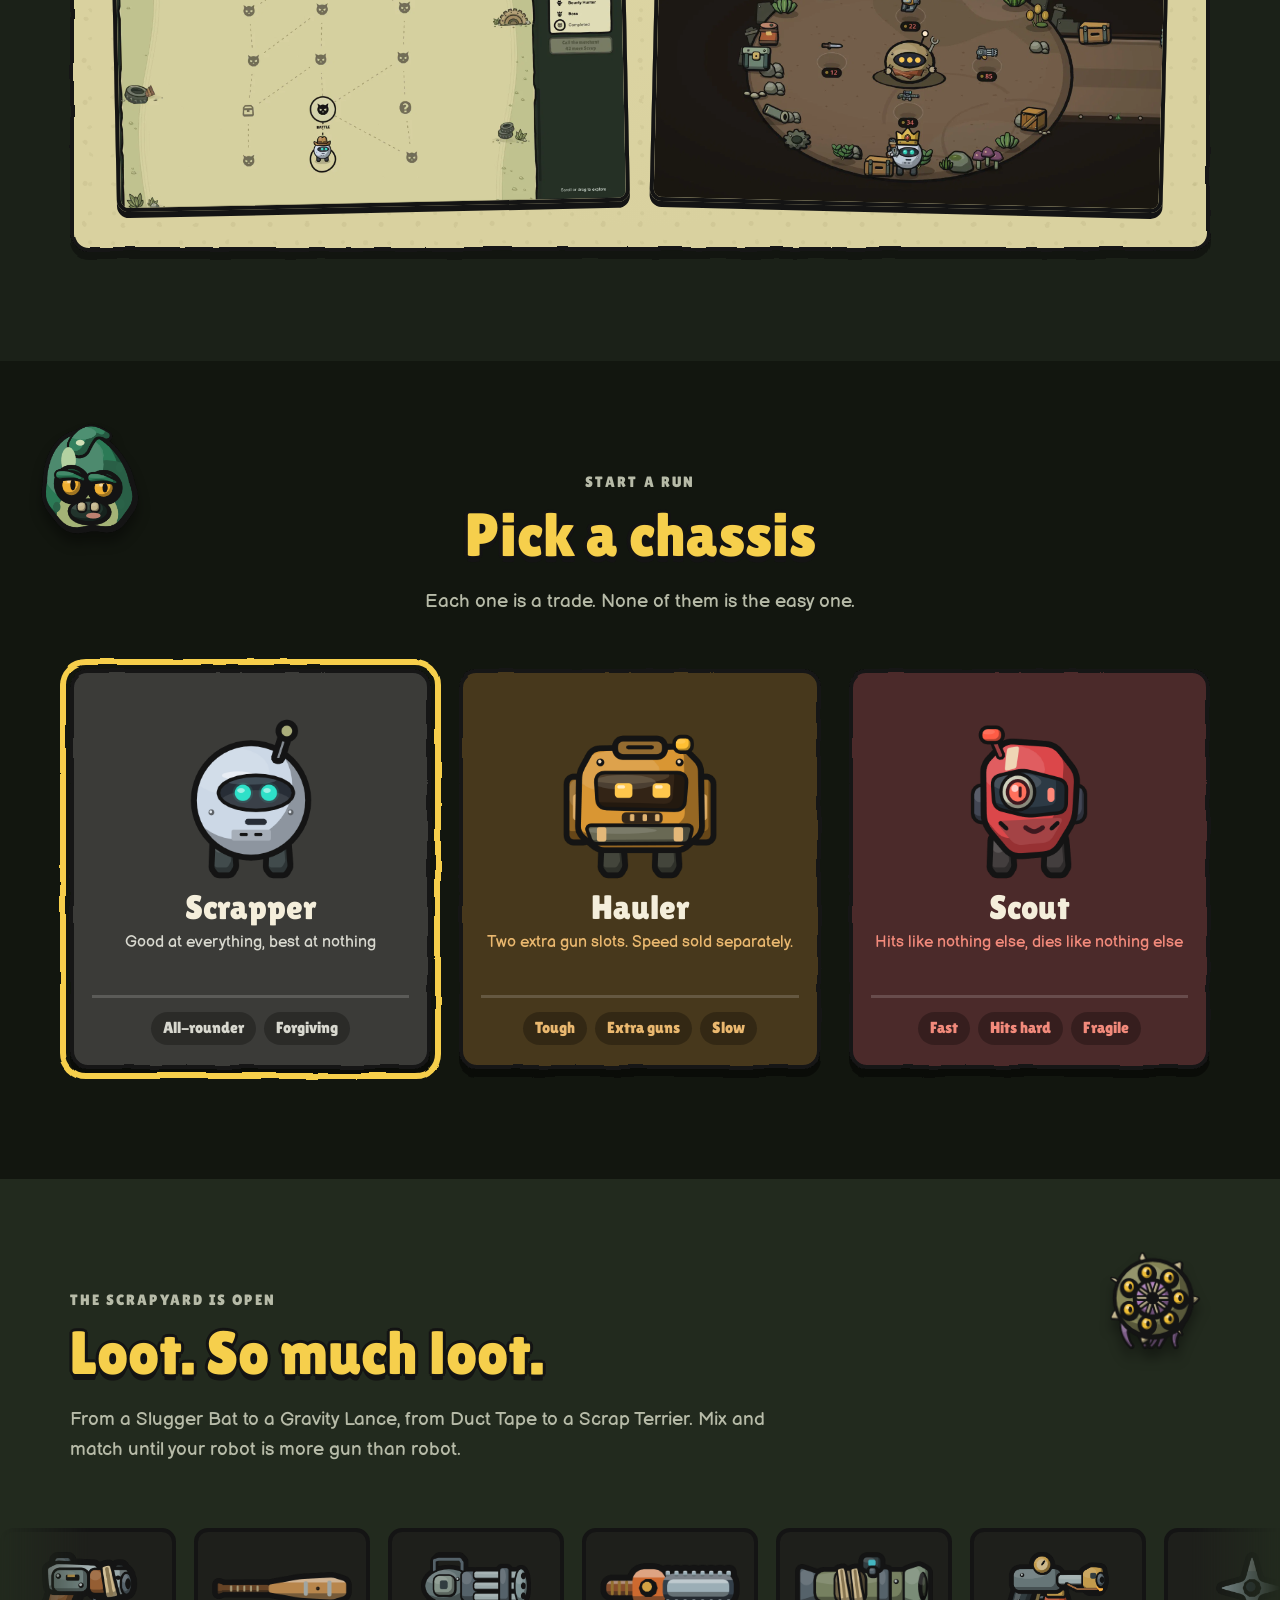
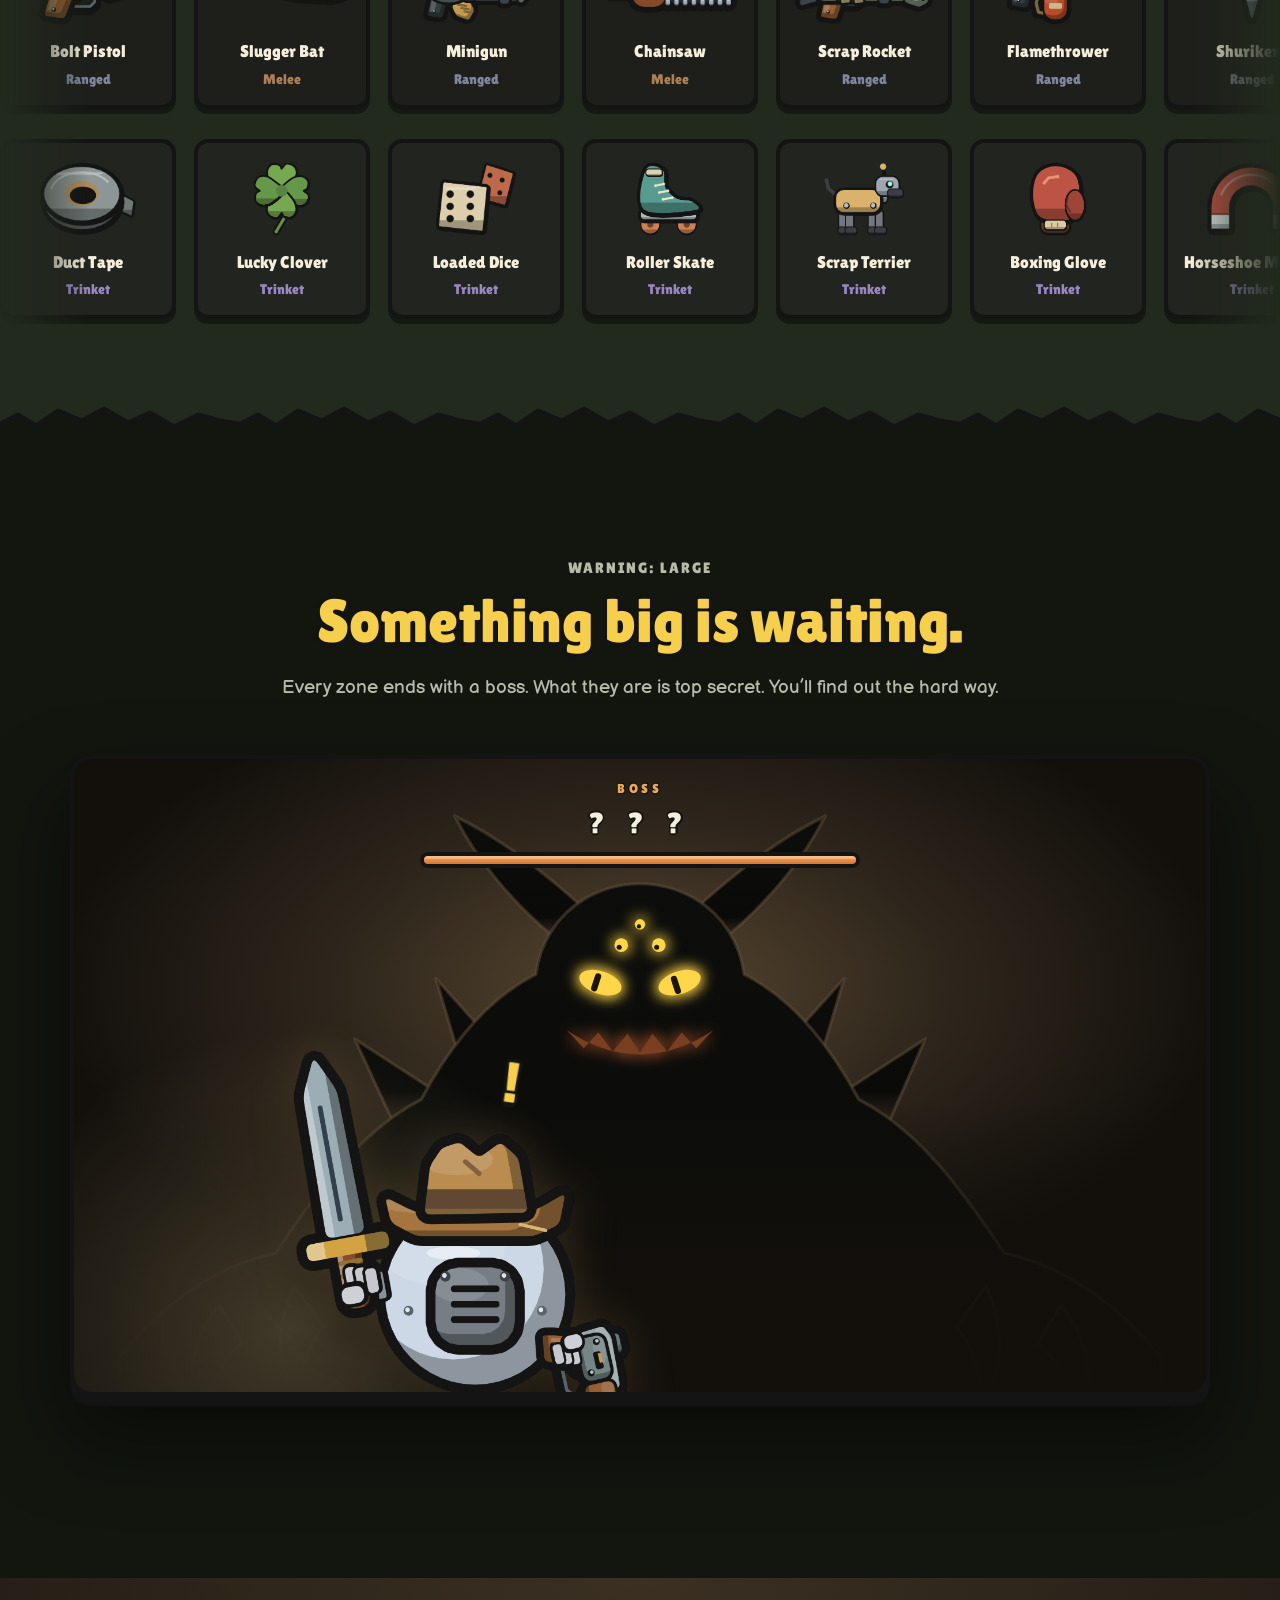
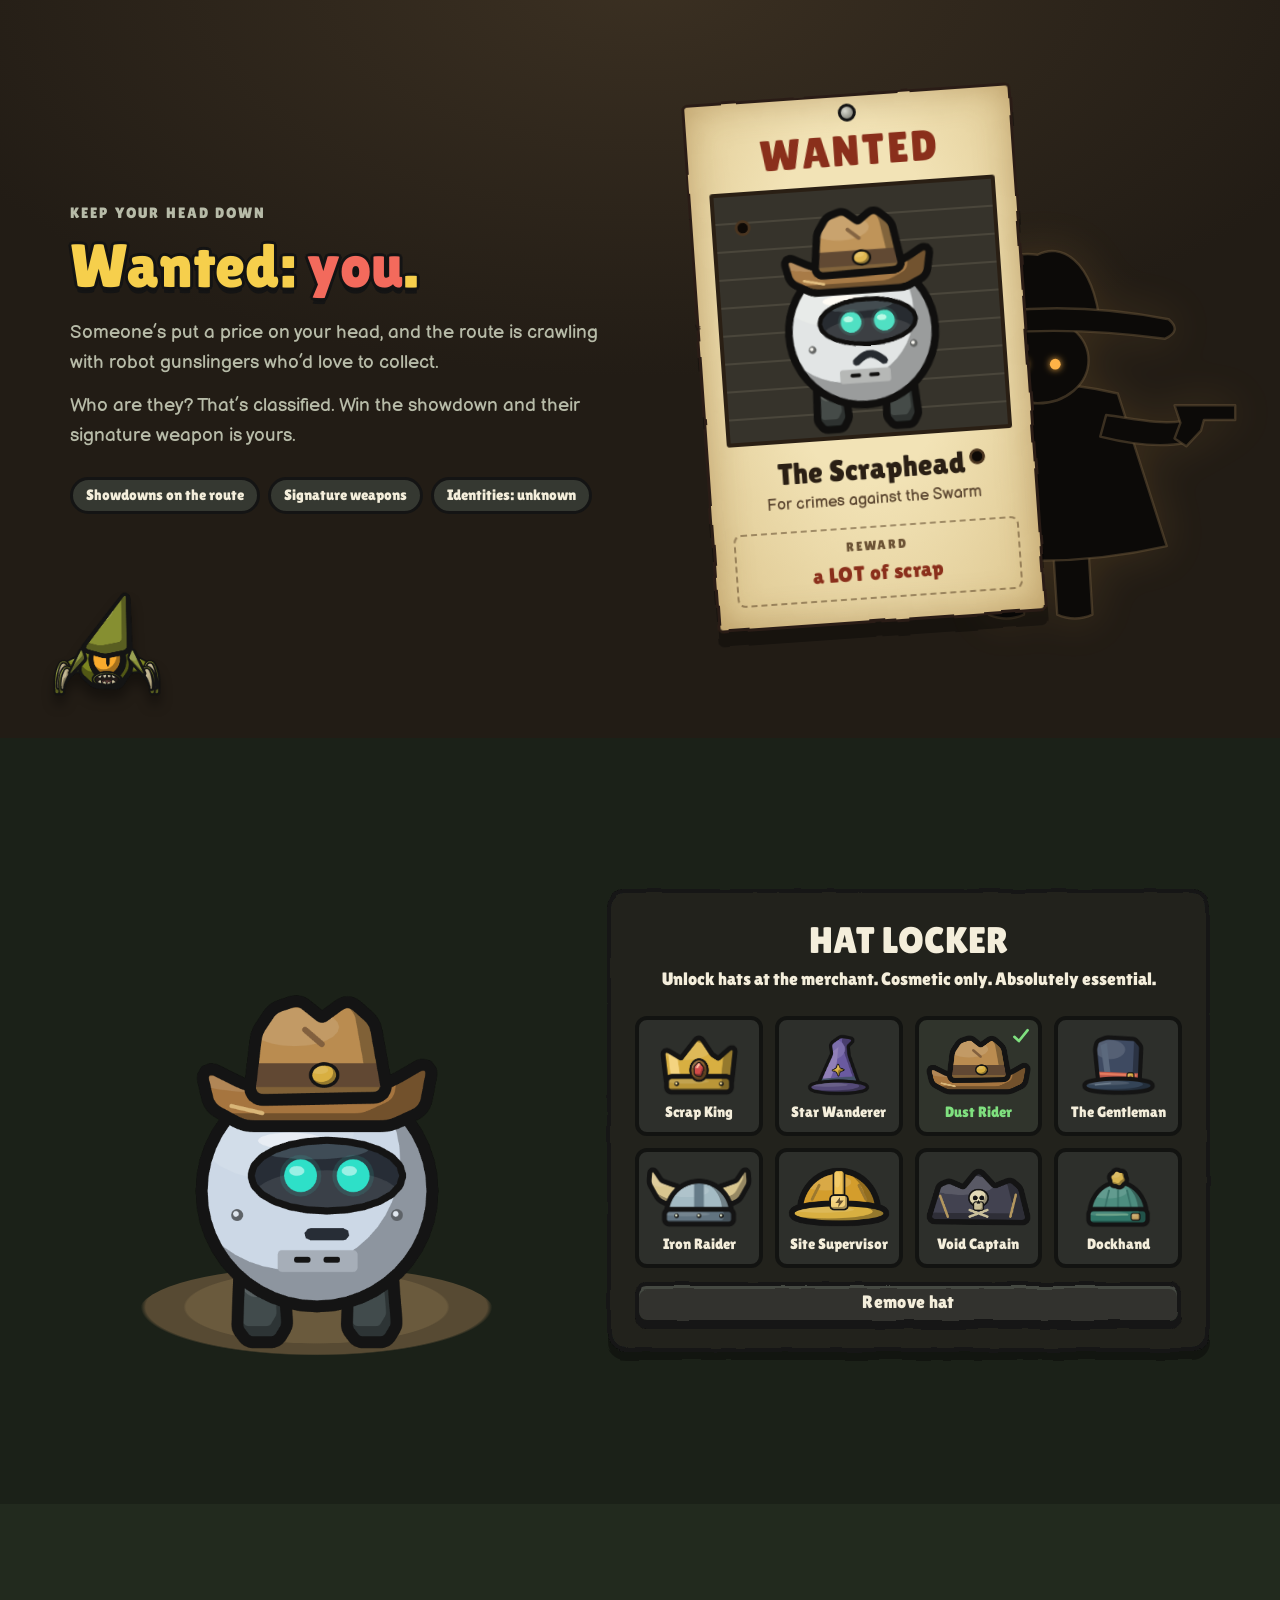
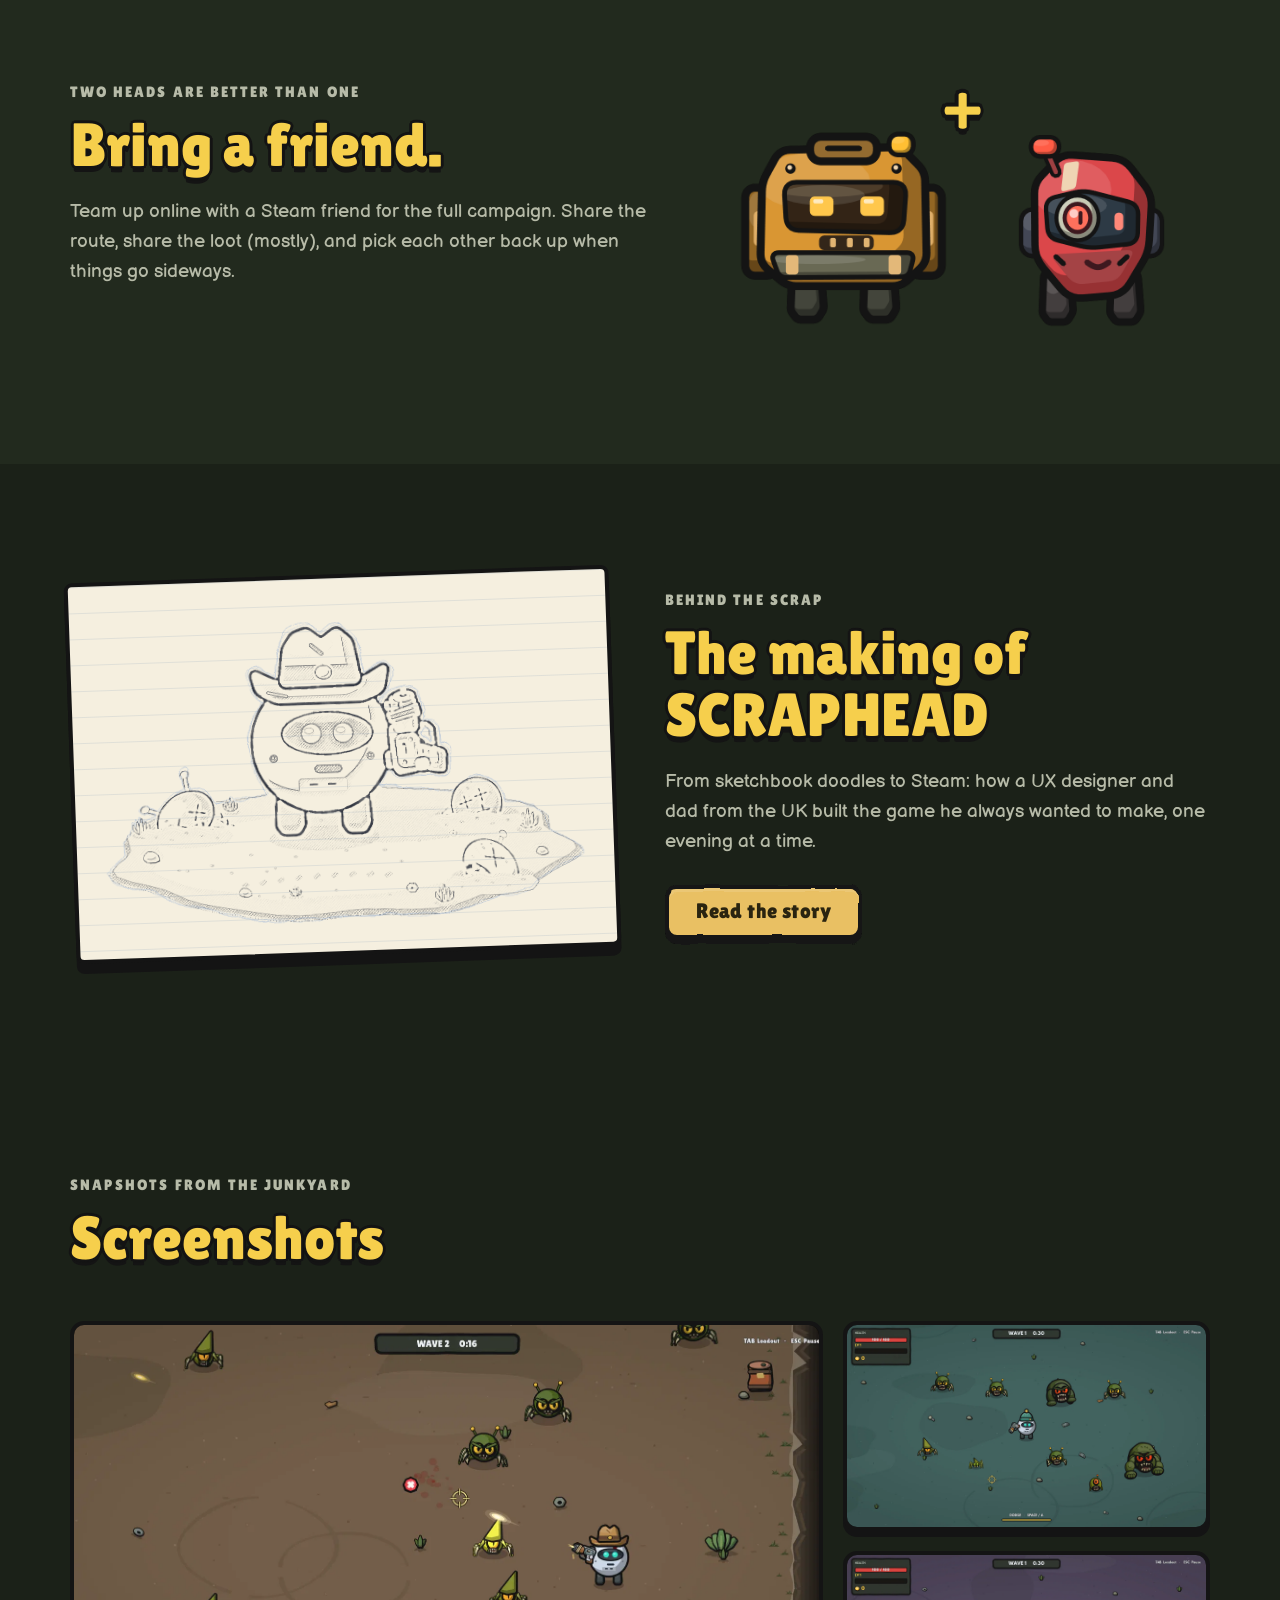
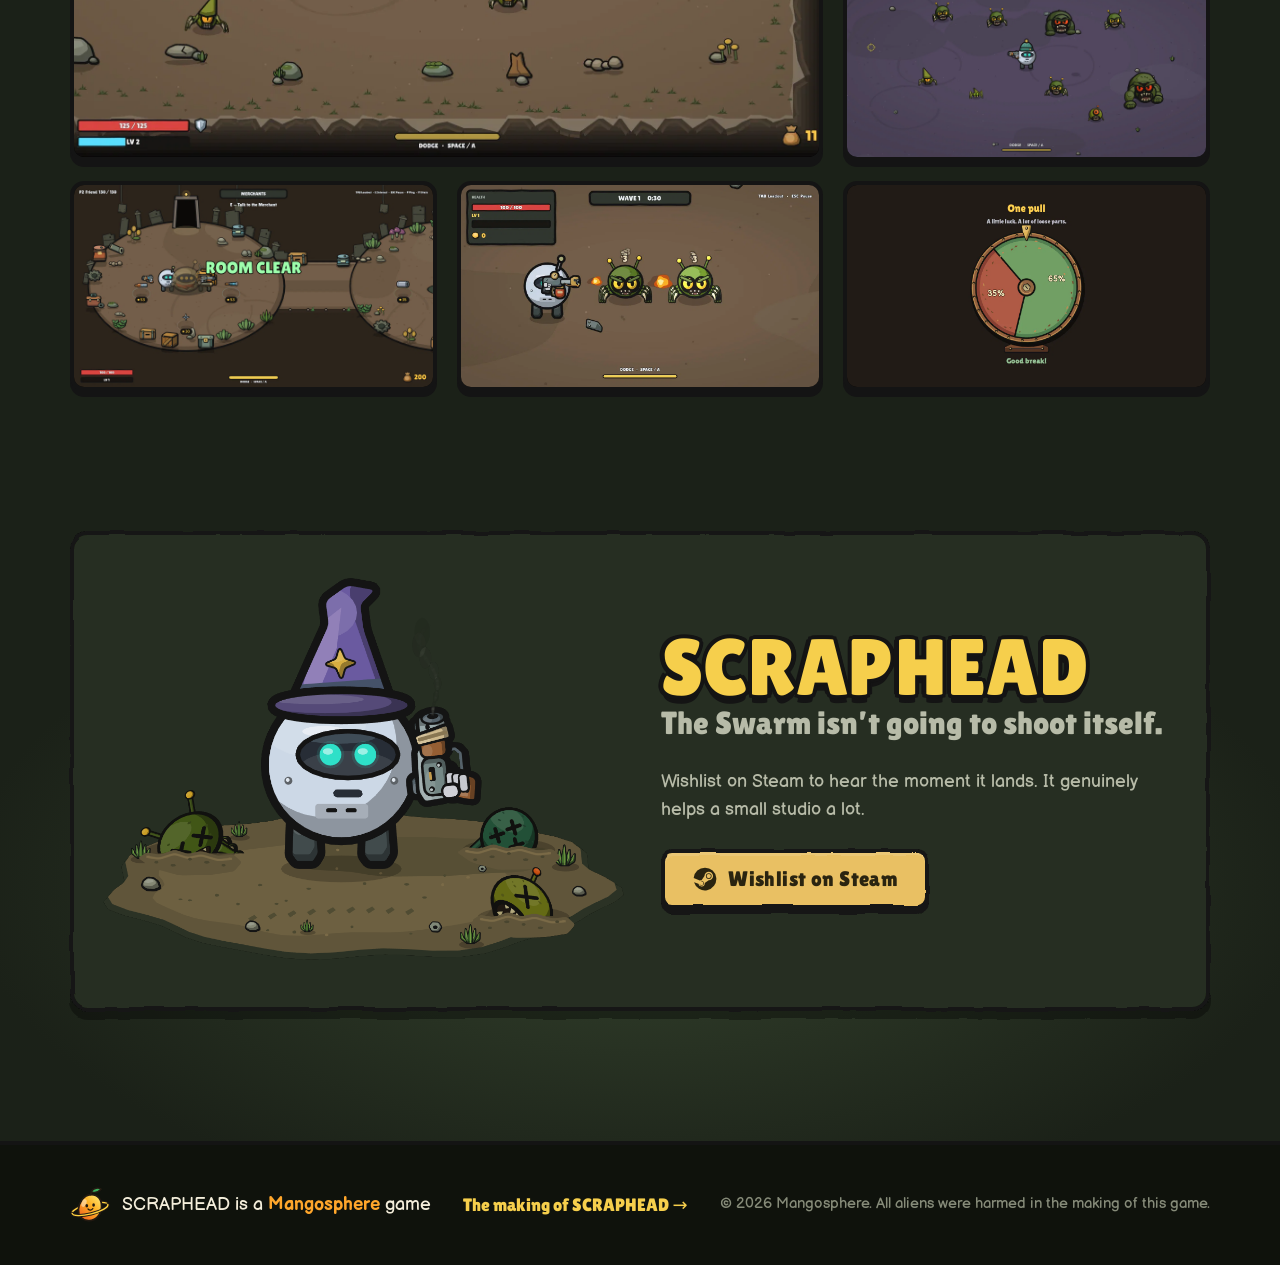
==== commit 8ad90562: "Boss scene: robot seen from behind, sword up, facing the beast Render a back view of the Scraphead (" ====
--- a/games/scraphead/index.html
+++ b/games/scraphead/index.html
@@ -303,7 +303,7 @@
       <div class="fog" aria-hidden="true"></div>
 
       <div class="lair-hero">
-        <img src="img/robot/tableau-gasp.webp" width="1015" height="670" loading="lazy" alt="The Scraphead robot, smoking pistol in hand, staring up in shock at an enormous shadowy beast with glowing eyes" />
+        <img src="img/robot/back-sword.webp" width="609" height="699" loading="lazy" alt="The Scraphead robot seen from behind, sword raised and pistol held low, facing an enormous shadowy beast with glowing eyes" />
         <span class="gasp" aria-hidden="true">!</span>
       </div>
     </div>
--- a/games/scraphead/scraphead.css
+++ b/games/scraphead/scraphead.css
@@ -479,10 +479,10 @@
   15% { opacity: 1; }
   100% { transform: translate(30px, -560px); opacity: 0; }
 }
-.lair-hero { position: absolute; left: 3%; bottom: -3%; z-index: 4; width: 42%; }
-.lair-hero img { display: block; width: 100%; height: auto; filter: drop-shadow(0 20px 20px rgba(0, 0, 0, .5)); }
+.lair-hero { position: absolute; left: 19%; bottom: -9%; z-index: 4; width: 31%; }
+.lair-hero img { display: block; width: 100%; height: auto; filter: drop-shadow(0 0 22px rgba(255, 200, 120, .16)) drop-shadow(0 18px 18px rgba(0, 0, 0, .45)); }
 .gasp {
-  position: absolute; left: 47%; top: -9%;
+  position: absolute; left: 60%; top: 2%;
   font-family: var(--display); font-size: clamp(2.2rem, 4.4vw, 3.6rem); line-height: 1; color: var(--gold);
   text-shadow: var(--outline), 0 .08em 0 var(--ink);
   transform-origin: 50% 100%;
@@ -709,7 +709,7 @@
   .counters { grid-template-columns: repeat(2, 1fr); }
   .lair { aspect-ratio: 4 / 5; }
   .beast { width: 160%; top: 16%; }
-  .lair-hero { width: 86%; left: 2%; }
+  .lair-hero { width: 60%; left: 14%; bottom: -8%; }
   .boss-hud { width: 84%; }
   .bounty-art { min-height: 440px; }
   .poster { margin-right: 18%; width: 78%; }
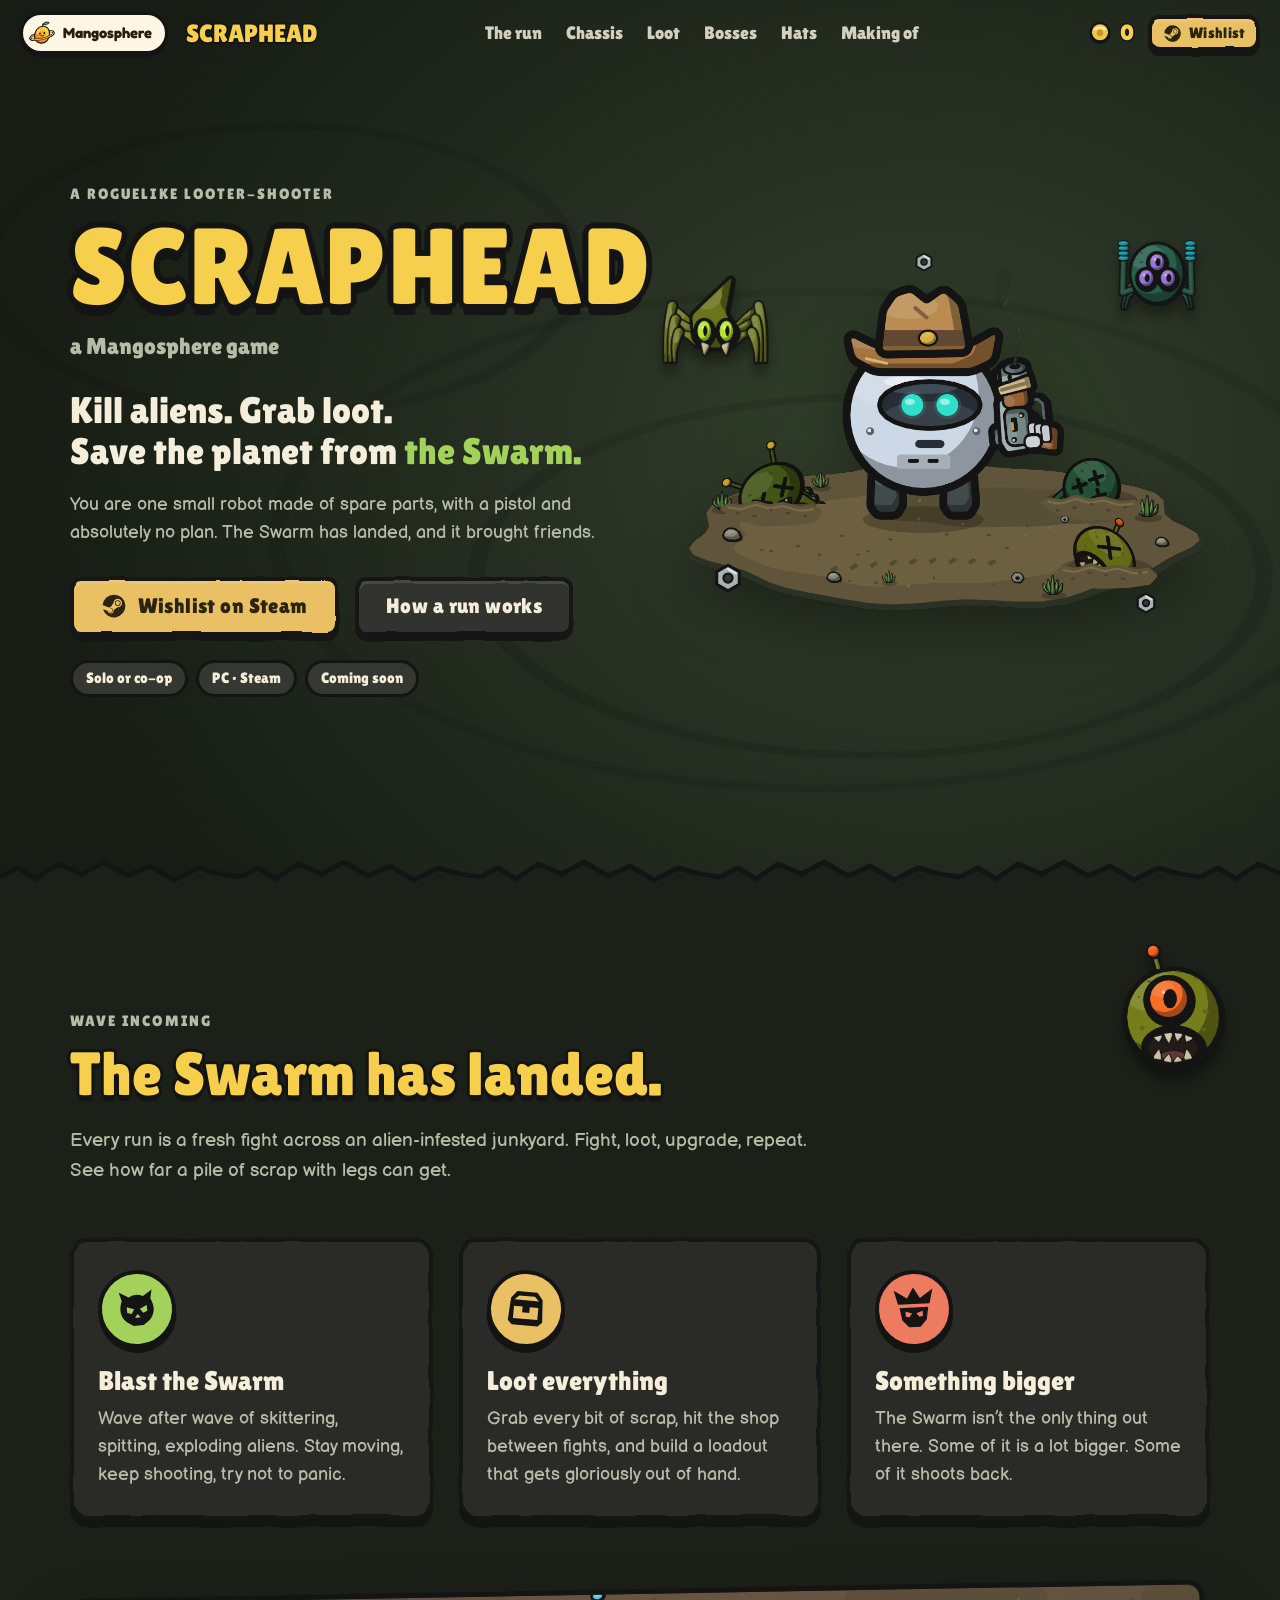
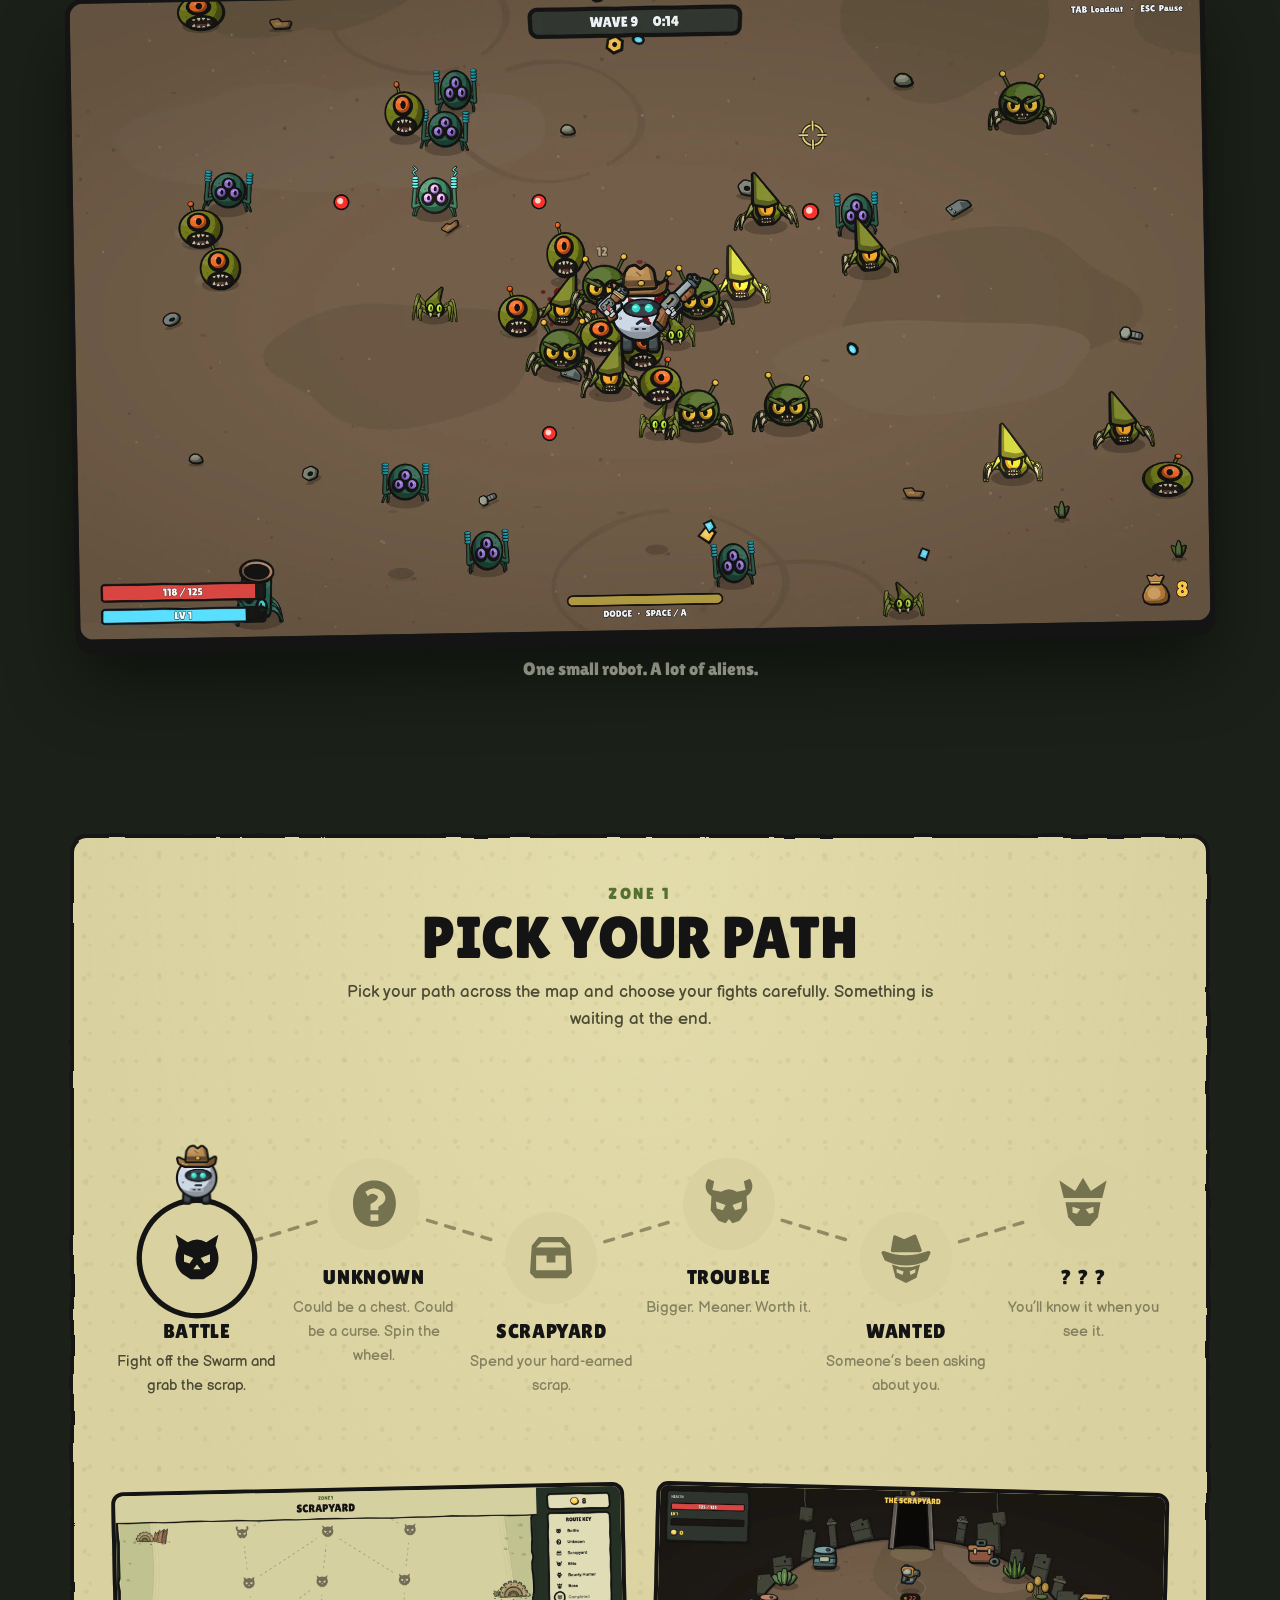
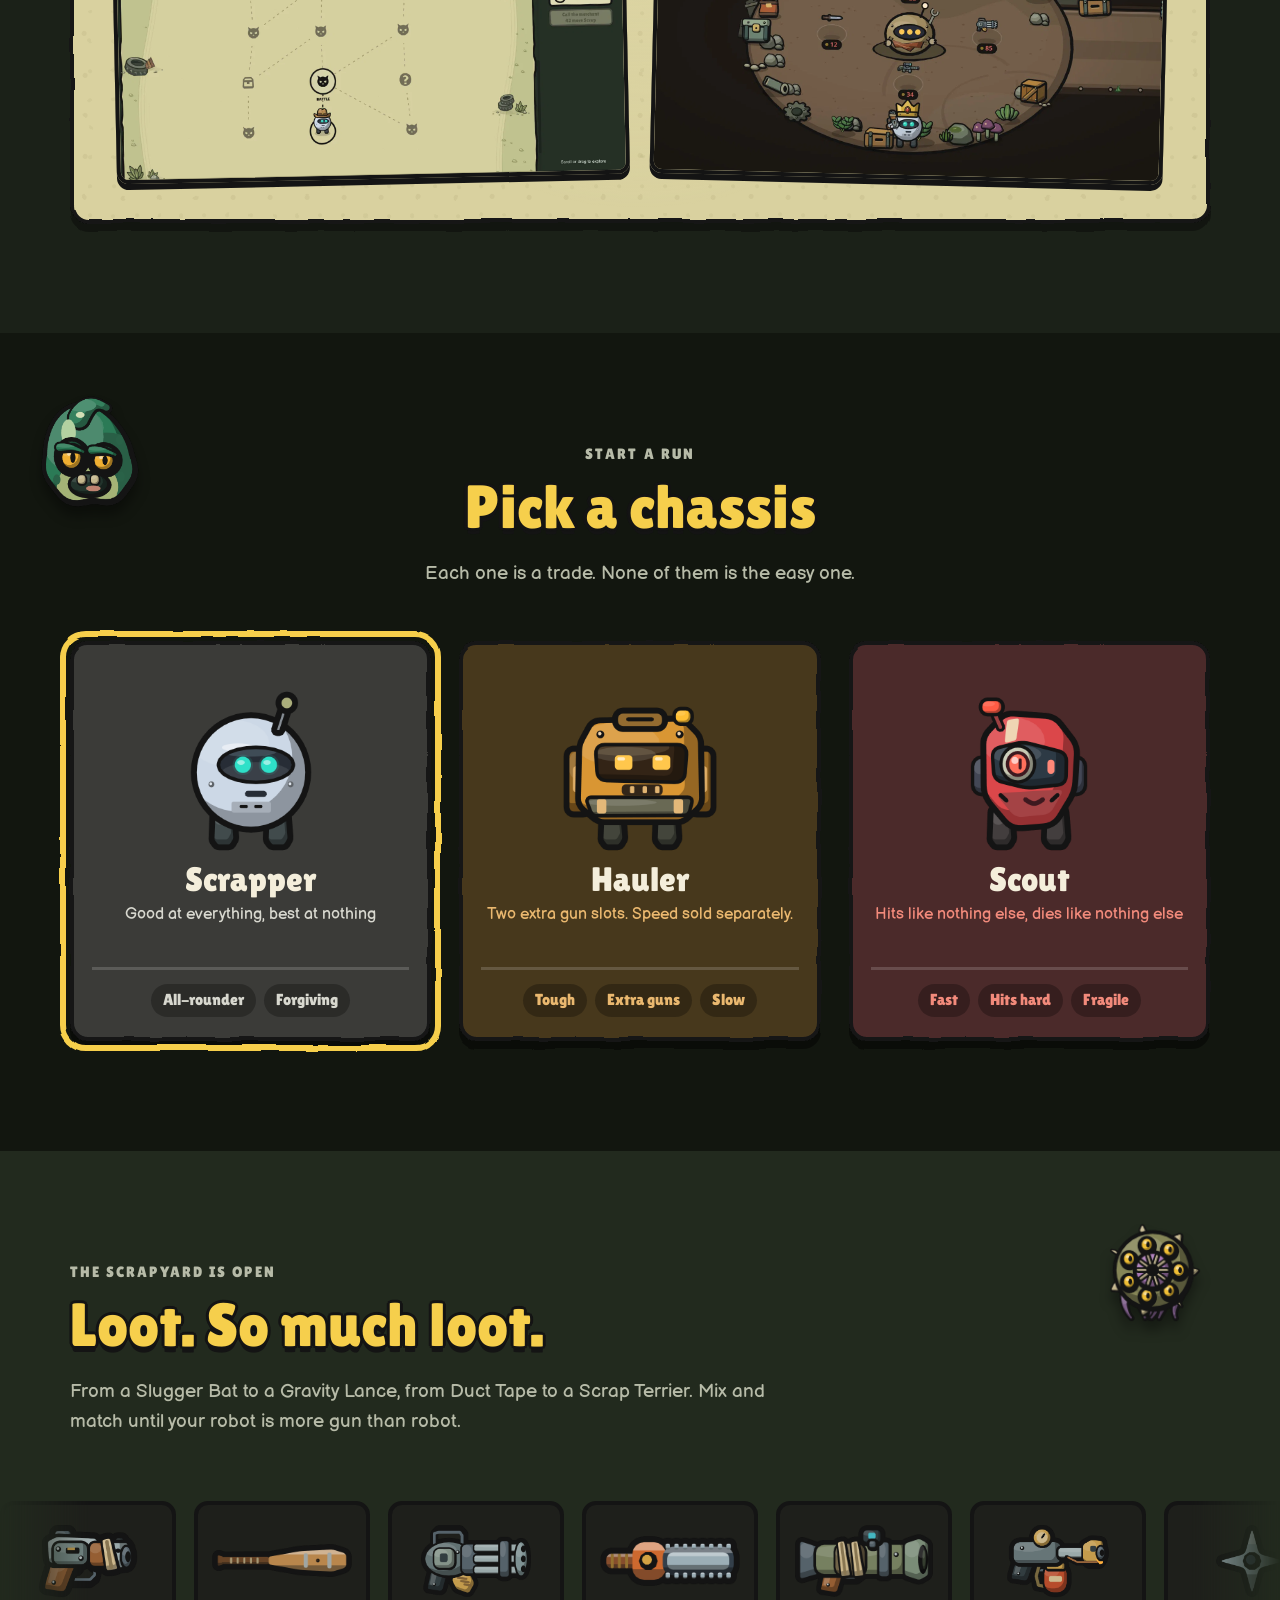
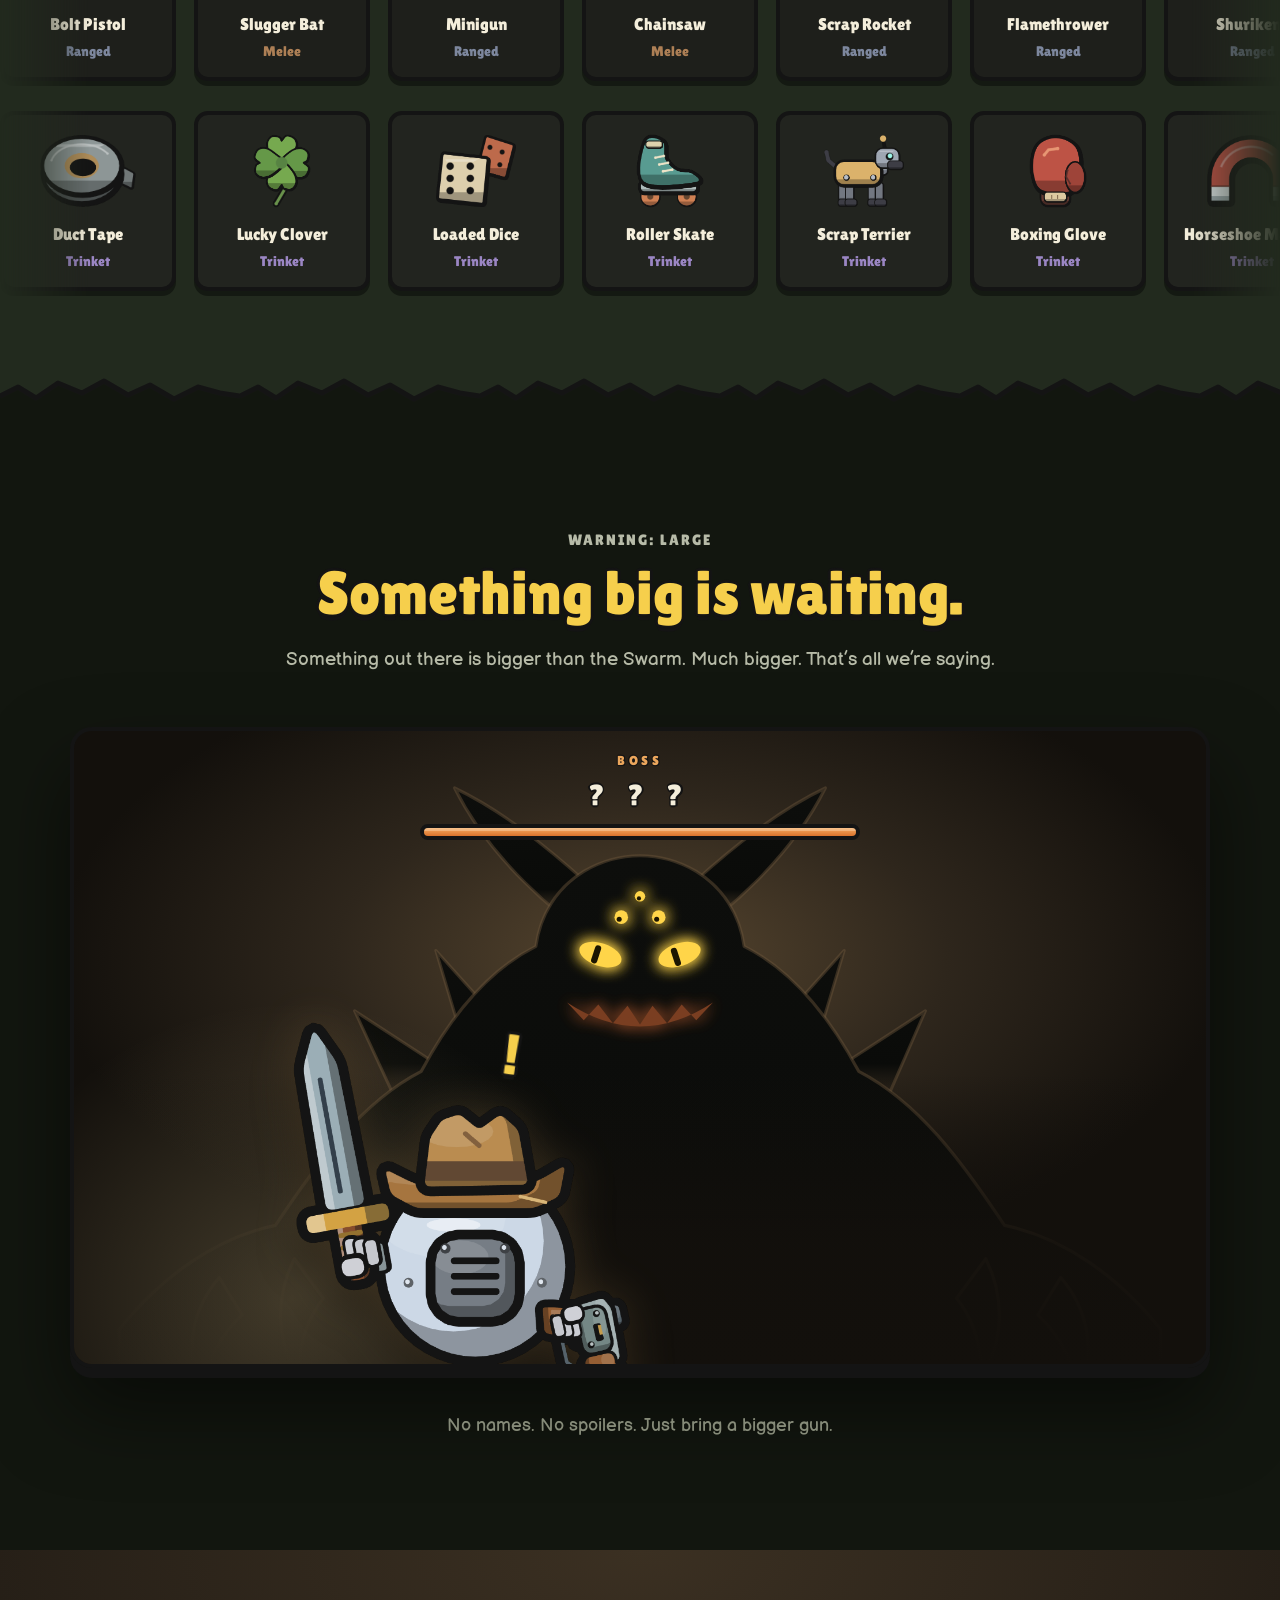
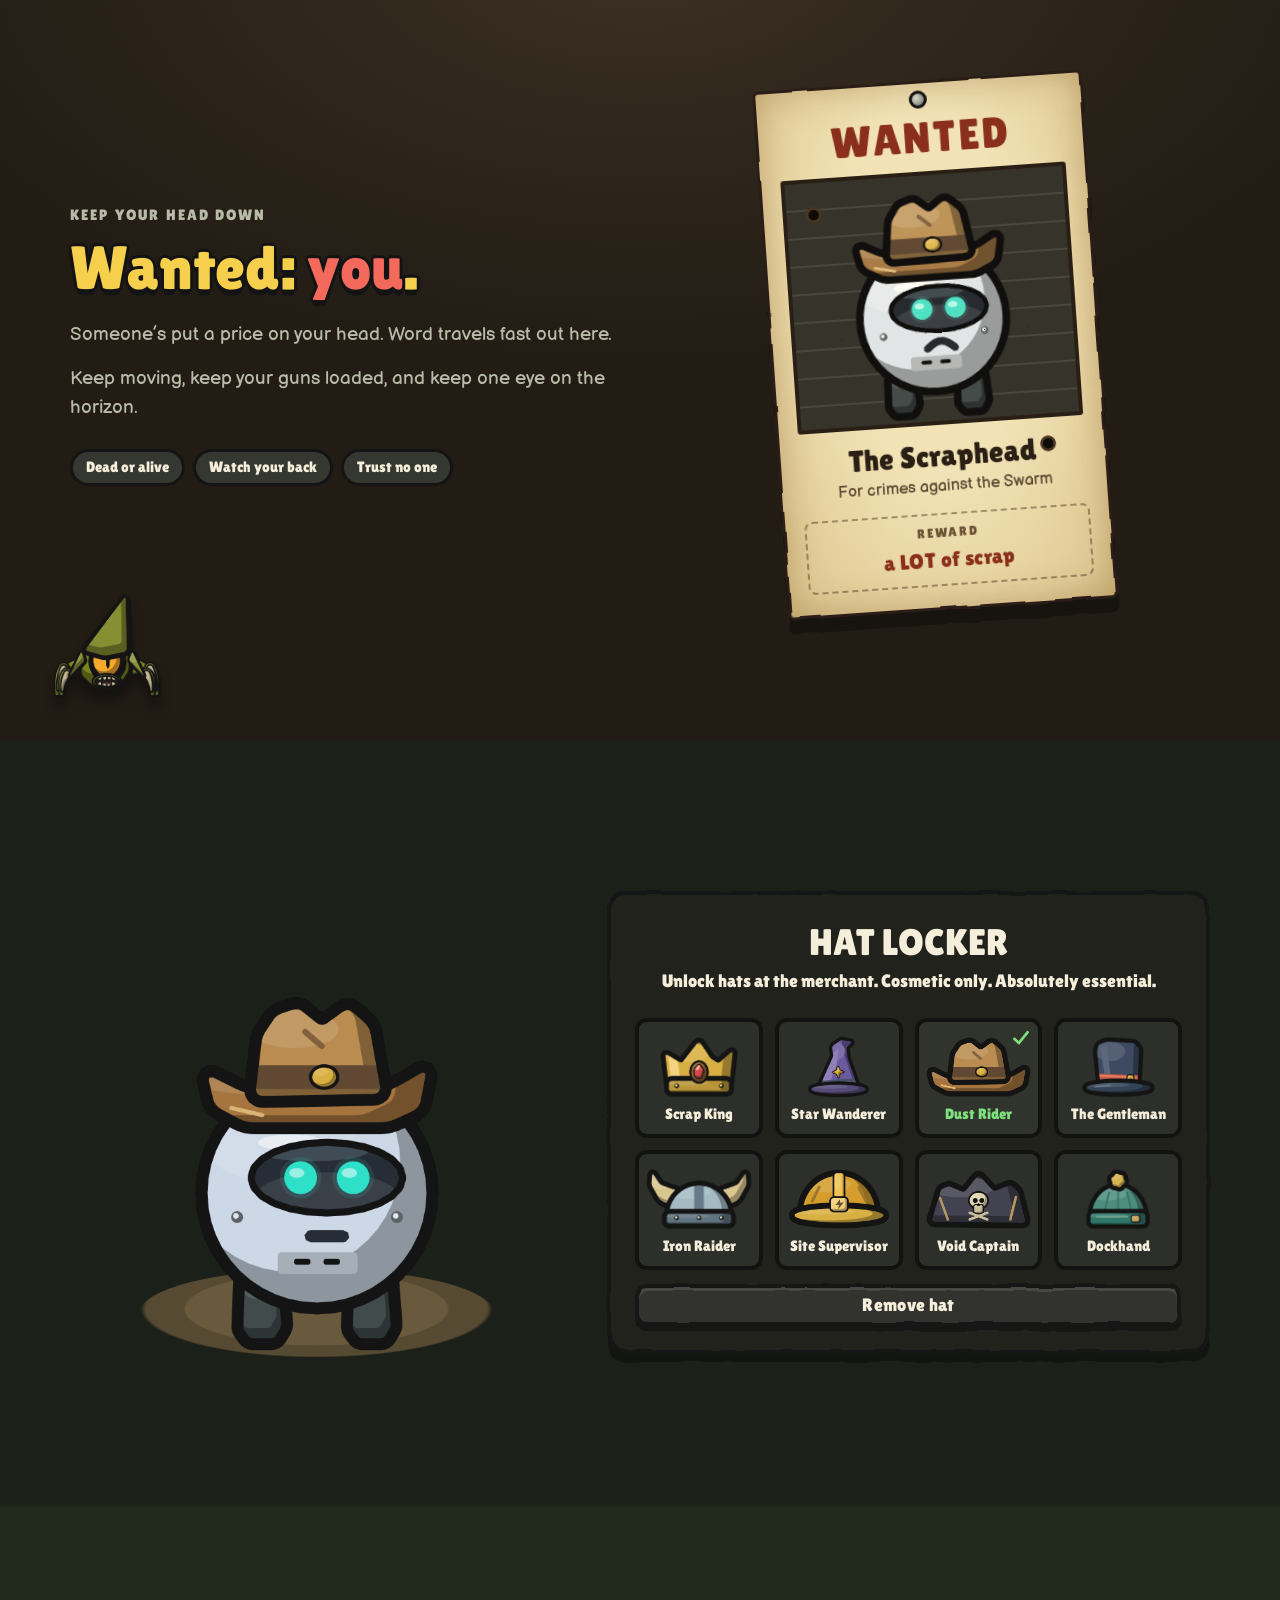
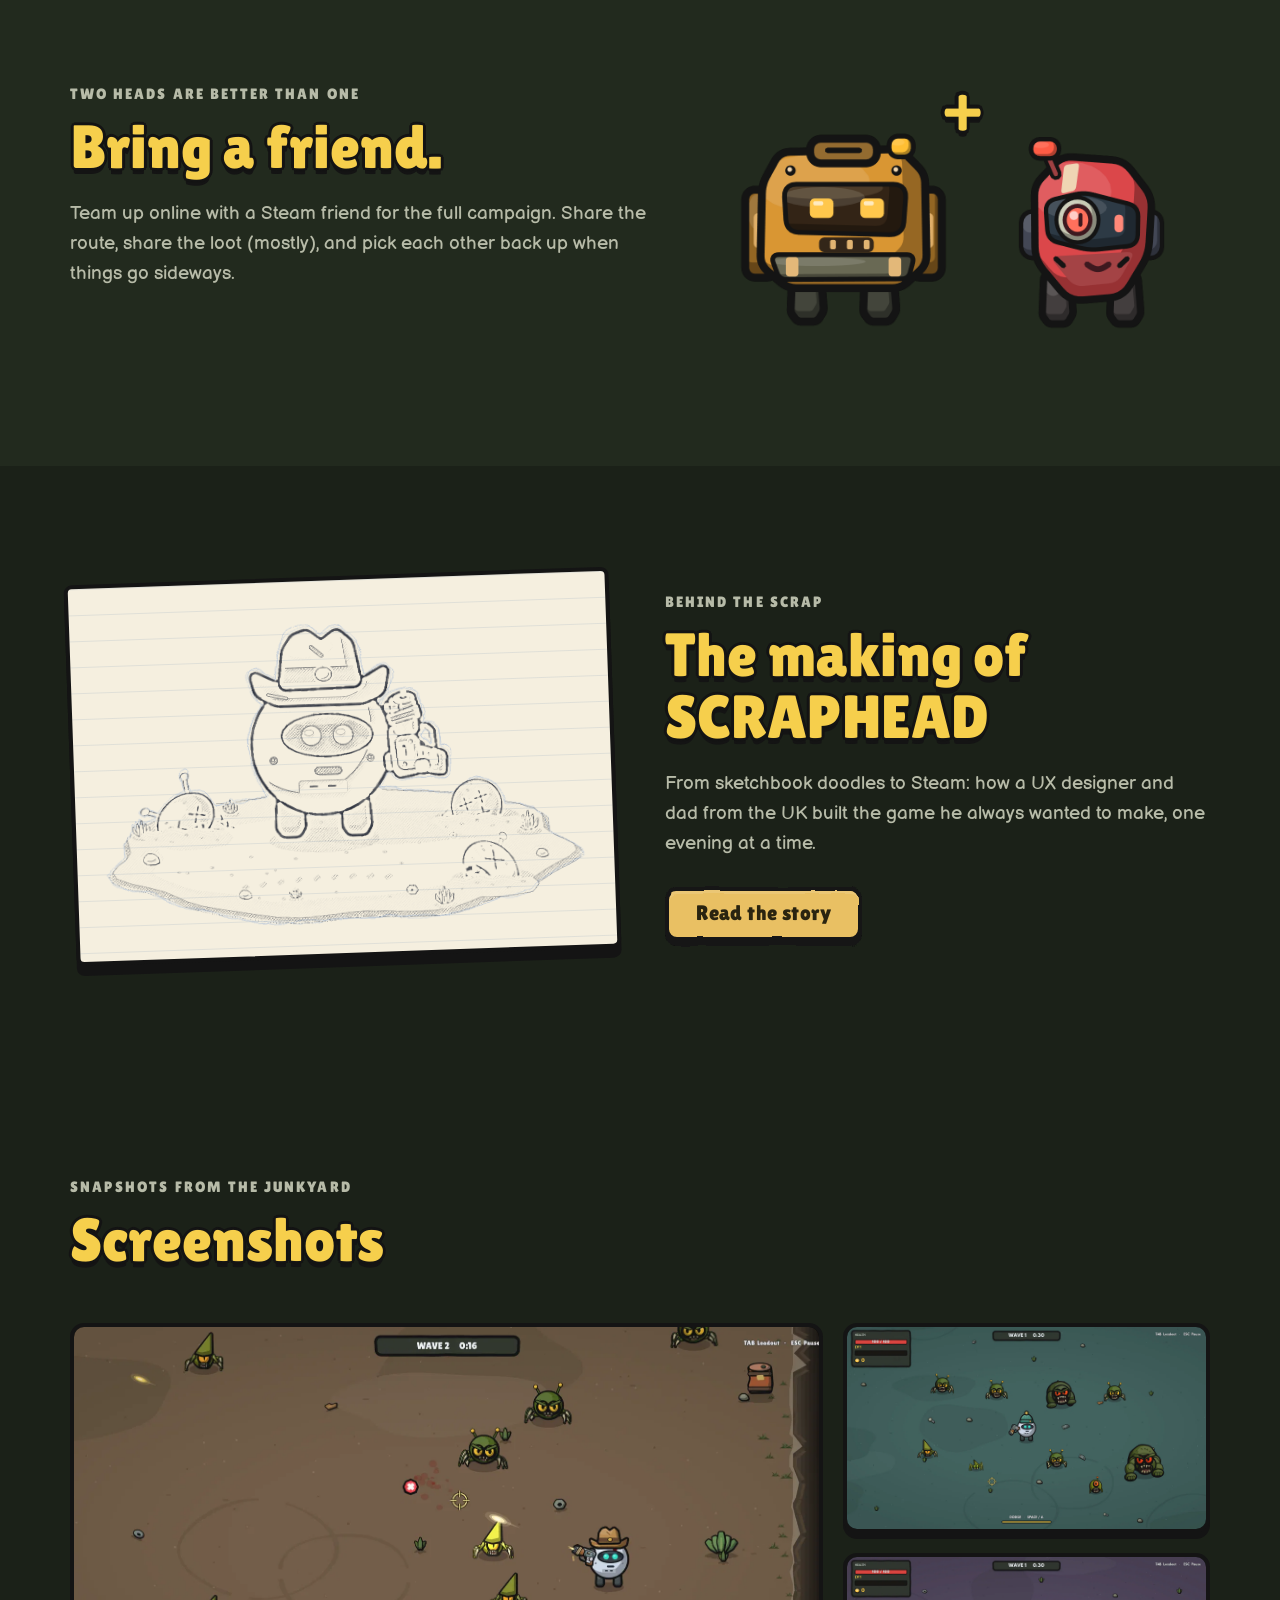
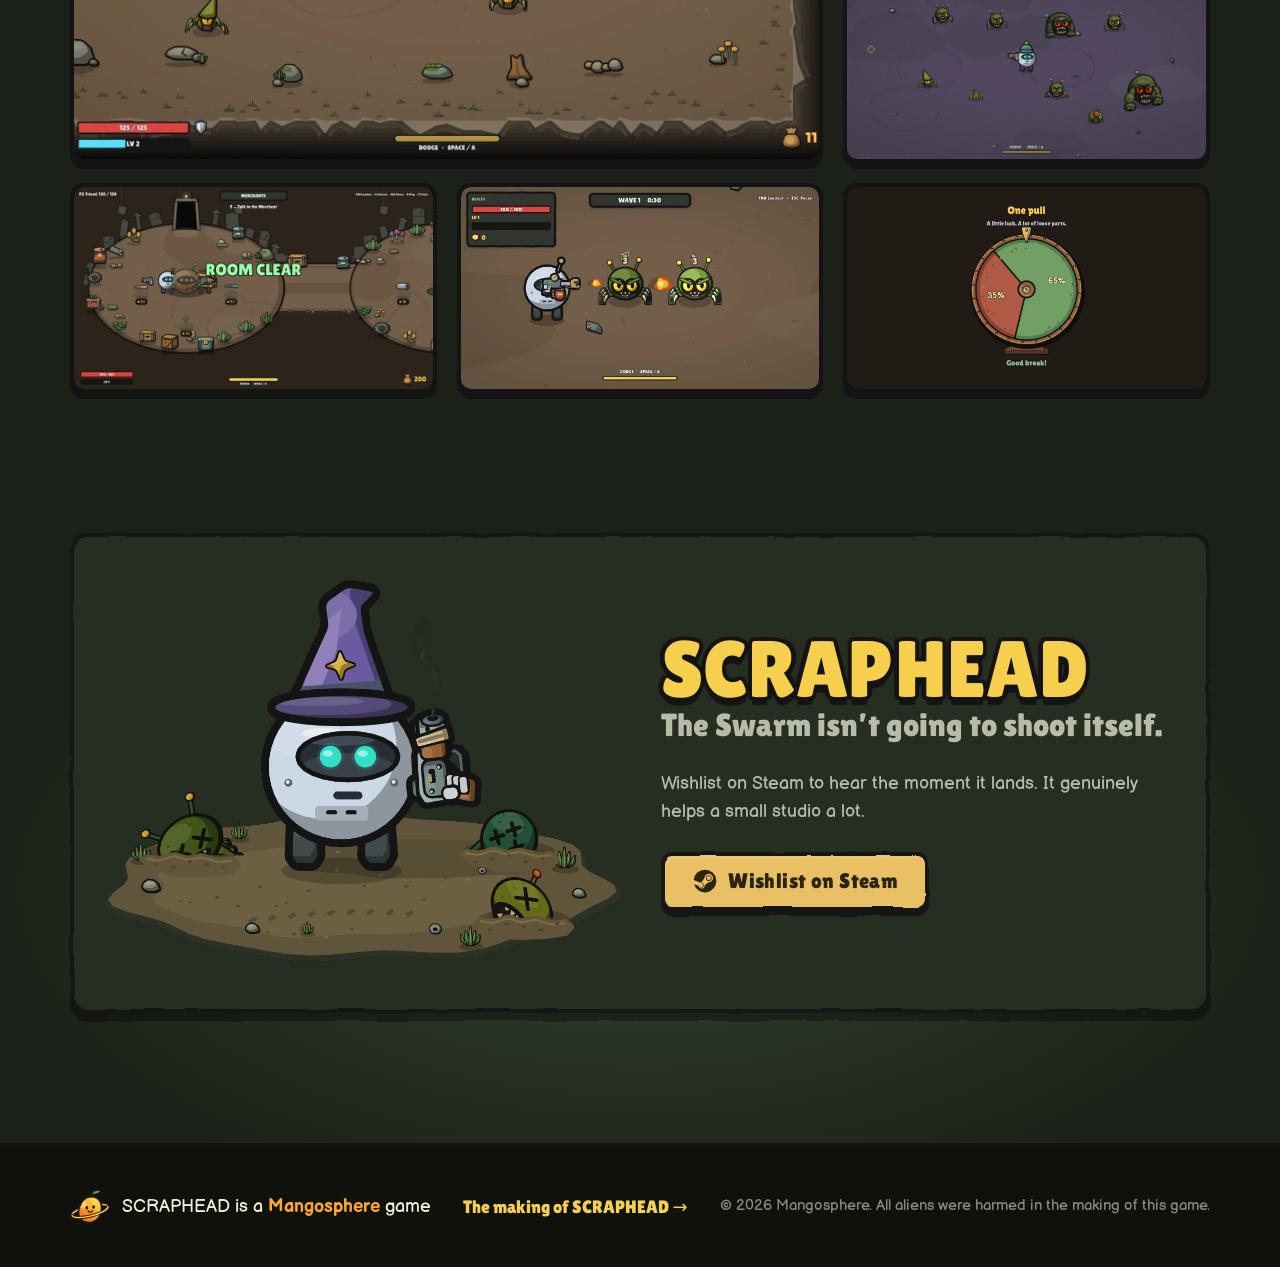
==== commit 25a3d160: "Hint at bosses and bounties instead of explaining them Remove the gunslinger silhouette behind the w" ====
--- a/games/scraphead/index.html
+++ b/games/scraphead/index.html
@@ -124,8 +124,8 @@
       </article>
       <article class="pillar ink reveal">
         <div class="pillar-icon"><svg aria-hidden="true"><use href="#i-boss"/></svg></div>
-        <h3>Topple the big ones</h3>
-        <p>Elites, bounty hunters and towering bosses stand between you and a saved planet. Who, or what, they are is classified.</p>
+        <h3>Something bigger</h3>
+        <p>The Swarm isn&rsquo;t the only thing out there. Some of it is a lot bigger. Some of it shoots back.</p>
       </article>
     </div>
 
@@ -146,7 +146,7 @@
       <header class="map-head">
         <p class="map-zone">Zone 1</p>
         <h2 class="map-title">Pick your path</h2>
-        <p class="map-sub">Every zone is a branching route map. Choose your fights, dodge the ones you can't win (yet), and meet the boss at the end.</p>
+        <p class="map-sub">Pick your path across the map and choose your fights carefully. Something is waiting at the end.</p>
       </header>
 
       <ol class="route" id="route">
@@ -167,18 +167,18 @@
         </li>
         <li class="node" data-step="3">
           <button type="button" class="node-btn" aria-pressed="false"><svg aria-hidden="true"><use href="#i-elite"/></svg></button>
-          <h3>Elite</h3>
-          <p>A much bigger alien with a much better reward.</p>
+          <h3>Trouble</h3>
+          <p>Bigger. Meaner. Worth it.</p>
         </li>
         <li class="node" data-step="4">
           <button type="button" class="node-btn" aria-pressed="false"><svg aria-hidden="true"><use href="#i-bounty"/></svg></button>
-          <h3>Bounty Hunter</h3>
-          <p>A robot gunslinger wants your head. Win it, keep their gun.</p>
+          <h3>Wanted</h3>
+          <p>Someone&rsquo;s been asking about you.</p>
         </li>
         <li class="node" data-step="5">
           <button type="button" class="node-btn" aria-pressed="false"><svg aria-hidden="true"><use href="#i-boss"/></svg></button>
-          <h3>Boss</h3>
-          <p>End the zone. Or it ends you.</p>
+          <h3>? ? ?</h3>
+          <p>You&rsquo;ll know it when you see it.</p>
         </li>
       </ol>
       <img class="route-robot" id="route-robot" src="img/robot/wear-cowboy.webp" alt="" aria-hidden="true" />
@@ -256,7 +256,7 @@
     <header class="sec-head center reveal">
       <p class="kicker">Warning: large</p>
       <h2 class="title">Something big is waiting.</h2>
-      <p class="lede">Every zone ends with a boss. What they are is top secret. You&rsquo;ll find out the hard way.</p>
+      <p class="lede">Something out there is bigger than the Swarm. Much bigger. That&rsquo;s all we&rsquo;re saying.</p>
     </header>
 
     <div class="lair reveal" id="lair">
@@ -318,36 +318,15 @@
     <div class="bounty-copy reveal">
       <p class="kicker">Keep your head down</p>
       <h2 class="title">Wanted: <span class="you">you</span>.</h2>
-      <p class="lede">Someone&rsquo;s put a price on your head, and the route is crawling with robot gunslingers who&rsquo;d love to collect.</p>
-      <p class="lede">Who are they? That&rsquo;s classified. Win the showdown and their signature weapon is yours.</p>
+      <p class="lede">Someone&rsquo;s put a price on your head. Word travels fast out here.</p>
+      <p class="lede">Keep moving, keep your guns loaded, and keep one eye on the horizon.</p>
       <ul class="chips bounty-chips">
-        <li>Showdowns on the route</li>
-        <li>Signature weapons</li>
-        <li>Identities: unknown</li>
+        <li>Dead or alive</li>
+        <li>Watch your back</li>
+        <li>Trust no one</li>
       </ul>
     </div>
     <div class="bounty-art reveal">
-      <svg class="gunslinger" viewBox="0 0 360 440" aria-hidden="true">
-        <defs>
-          <filter id="eye-glow" x="-200%" y="-200%" width="500%" height="500%">
-            <feGaussianBlur stdDeviation="4" result="b" />
-            <feMerge><feMergeNode in="b" /><feMergeNode in="SourceGraphic" /></feMerge>
-          </filter>
-        </defs>
-        <g fill="#0c0a08" stroke="#6a563a" stroke-opacity=".5" stroke-width="2.5" stroke-linejoin="round">
-          <path d="M105 360 L100 426 Q118 434 136 426 L140 362 Z M166 362 L170 426 Q188 434 206 426 L202 360 Z" />
-          <path d="M72 200 Q150 180 232 200 L282 356 Q150 386 20 356 Z" />
-          <path d="M220 222 C250 226 276 232 298 228 L302 250 C276 256 246 252 214 244 Z" />
-          <path d="M290 212 L352 212 L352 227 L320 227 L317 238 L302 254 L290 246 L296 230 Z" />
-          <ellipse cx="150" cy="166" rx="52" ry="44" />
-          <path d="M88 132 C90 80 112 52 150 58 C172 46 206 60 214 130 Z" />
-          <path d="M26 132 Q150 98 284 124 Q298 136 280 144 Q150 126 38 148 Q18 144 26 132 Z" />
-        </g>
-        <g class="slinger-eyes" filter="url(#eye-glow)">
-          <circle cx="134" cy="170" r="5.5" fill="#ffb347" />
-          <circle cx="168" cy="170" r="5.5" fill="#ffb347" />
-        </g>
-      </svg>
       <button class="poster poster-you" id="poster" type="button" aria-label="Your own wanted poster. Go on, shoot it.">
         <span class="poster-head">Wanted</span>
         <span class="mug"><img src="img/robot/mugshot.webp" alt="" loading="lazy" /></span>
--- a/games/scraphead/scraphead.css
+++ b/games/scraphead/scraphead.css
@@ -498,19 +498,12 @@
 .bounty-grid { display: grid; grid-template-columns: 1fr 1fr; gap: 40px; align-items: center; }
 .bounty-copy .lede + .lede { margin-top: 14px; }
 .bounty-chips { margin-top: 26px; }
-.bounty-art { position: relative; display: grid; place-items: center; min-height: 540px; }
-.gunslinger {
-  position: absolute; right: -6%; bottom: 0; z-index: 0; width: 64%; height: auto;
-  filter: drop-shadow(0 0 22px rgba(255, 179, 71, .12));
-  animation: slinger 6s ease-in-out infinite;
-}
-@keyframes slinger { 50% { transform: translateX(-10px); } }
-.slinger-eyes { animation: beast-blink 5s infinite; transform-box: fill-box; transform-origin: center; }
+.bounty-art { position: relative; display: grid; place-items: center; padding: 20px 0; }
 
 .poster {
   --tilt: -4deg;
   position: relative; isolation: isolate; z-index: 1;
-  display: block; width: min(330px, 82%); margin-right: 26%;
+  display: block; width: min(330px, 82%); margin: 0 auto;
   padding: 32px 22px 24px; text-align: center; color: #3b2b1a;
   font: inherit; background: none; border: 0;
   transform: rotate(var(--tilt));
@@ -676,7 +669,6 @@
   .chassis-row { grid-template-columns: 1fr; max-width: 440px; margin: 0 auto; gap: 40px; }
   .chassis-tag { min-height: 0; }
   .bounty-grid { grid-template-columns: 1fr; }
-  .bounty-art { min-height: 500px; max-width: 560px; width: 100%; margin: 0 auto; }
   .hats-grid, .coop-grid, .story-grid { grid-template-columns: 1fr; }
   .hat-stage { max-width: 380px; margin: 0 auto; }
   .coop-art { max-width: 460px; width: 100%; margin: 0 auto; }
@@ -711,9 +703,7 @@
   .beast { width: 160%; top: 16%; }
   .lair-hero { width: 60%; left: 14%; bottom: -8%; }
   .boss-hud { width: 84%; }
-  .bounty-art { min-height: 440px; }
-  .poster { margin-right: 18%; width: 78%; }
-  .gunslinger { width: 70%; right: -14%; }
+  .poster { width: 82%; }
   .hat-grid { grid-template-columns: repeat(2, 1fr); }
   .merge { gap: 10px; }
   .merge-card { width: 104px; }
